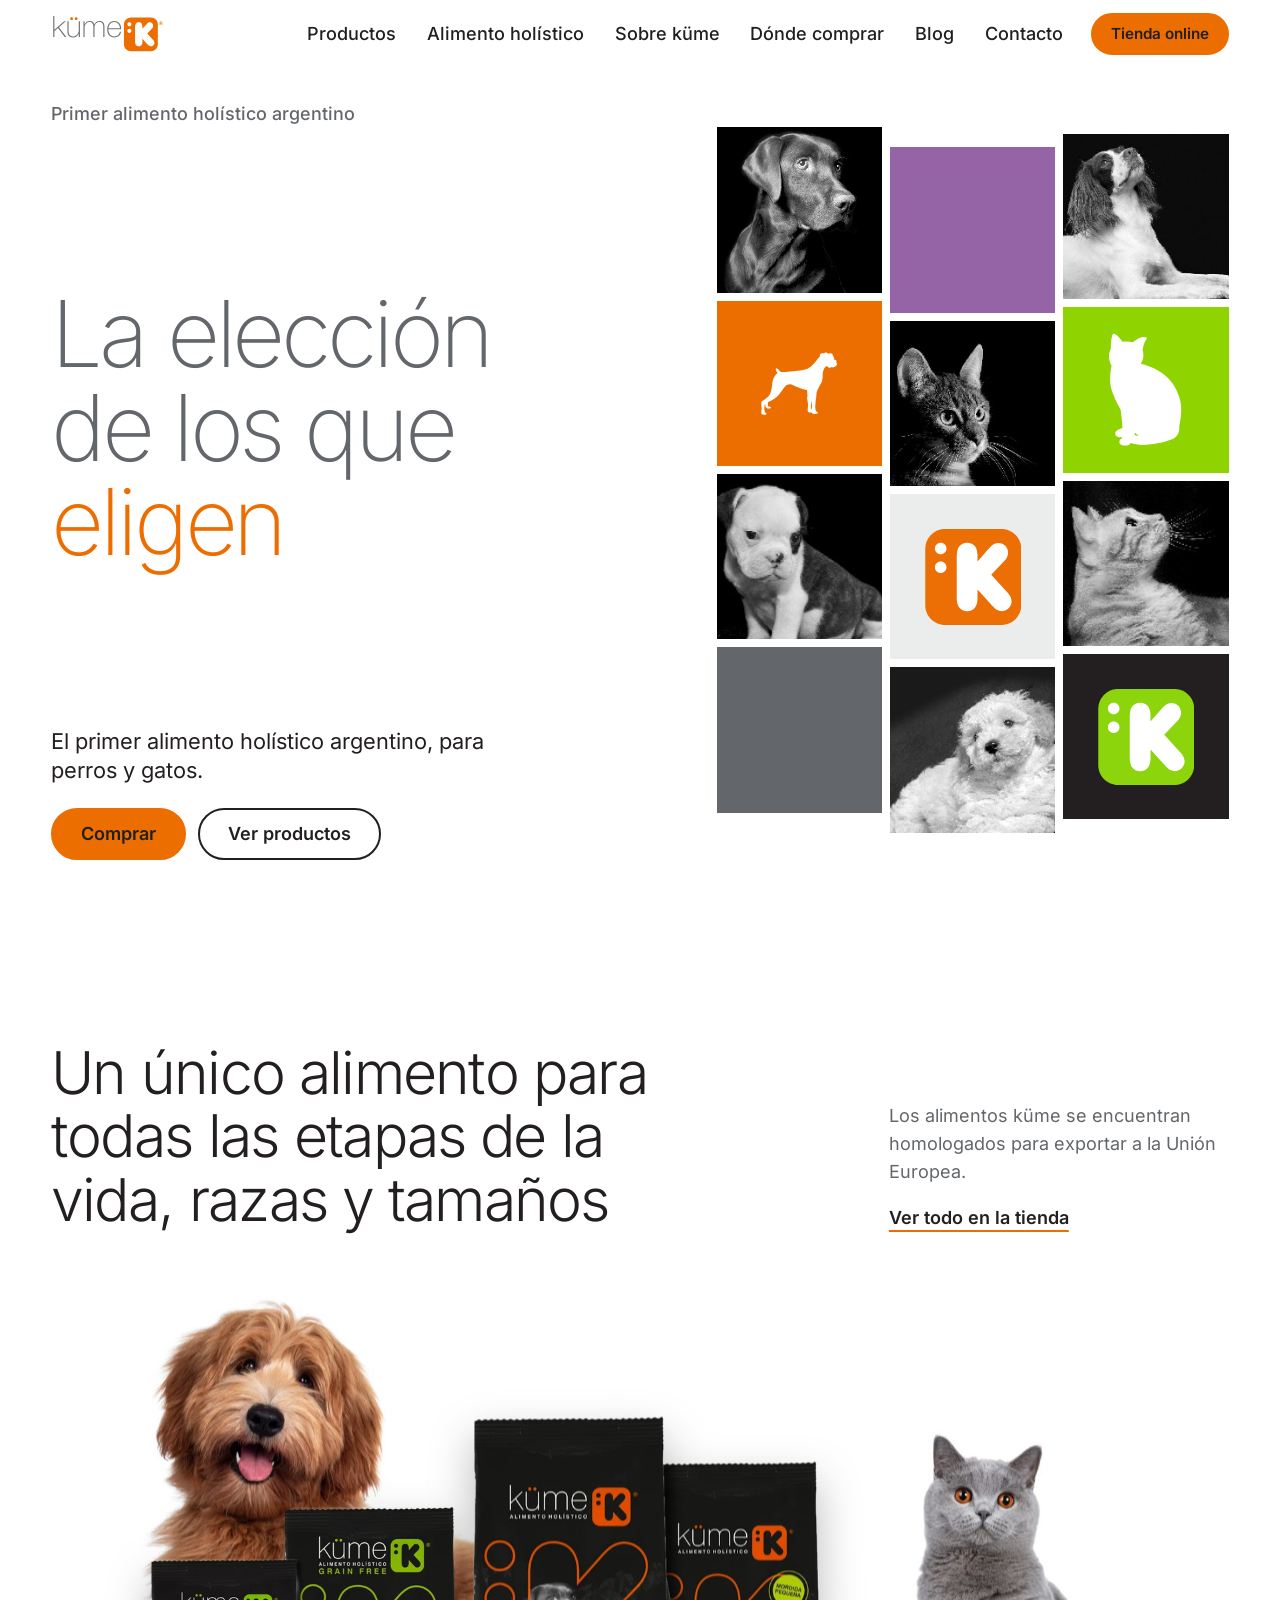
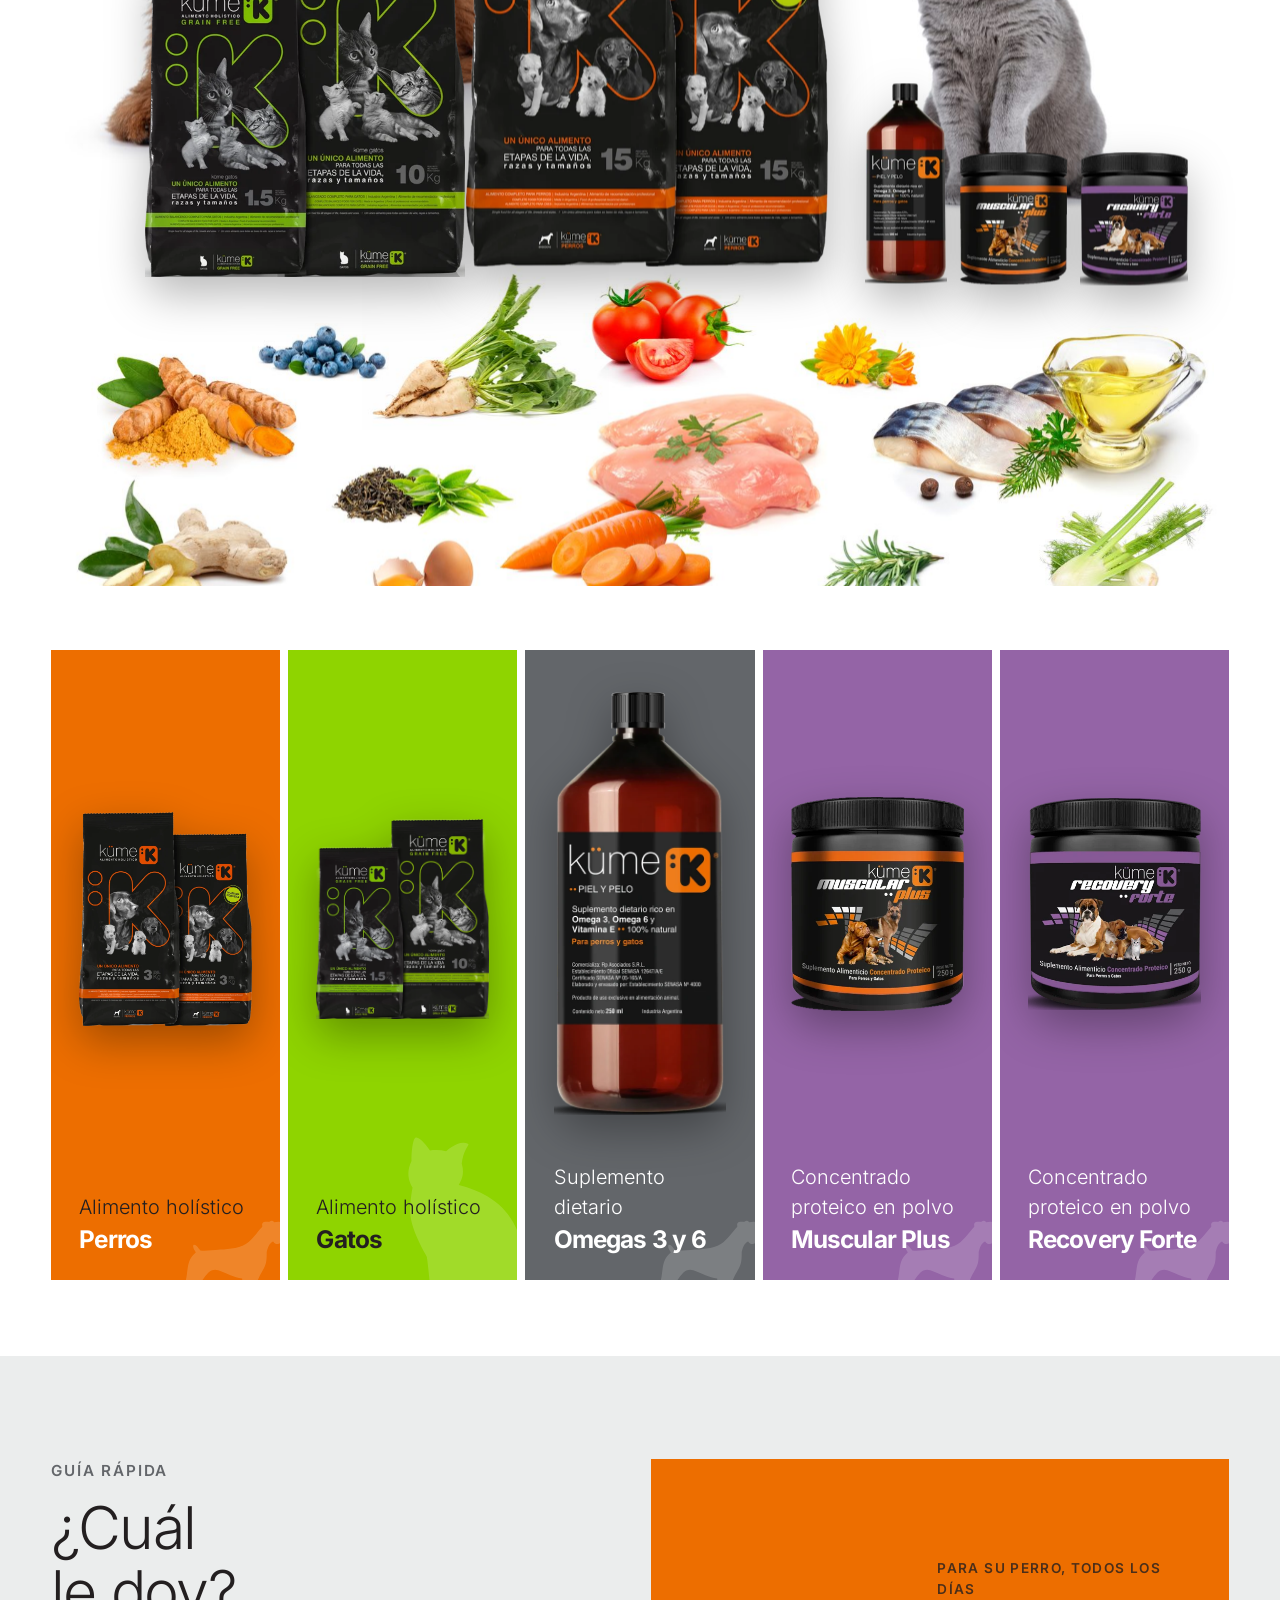
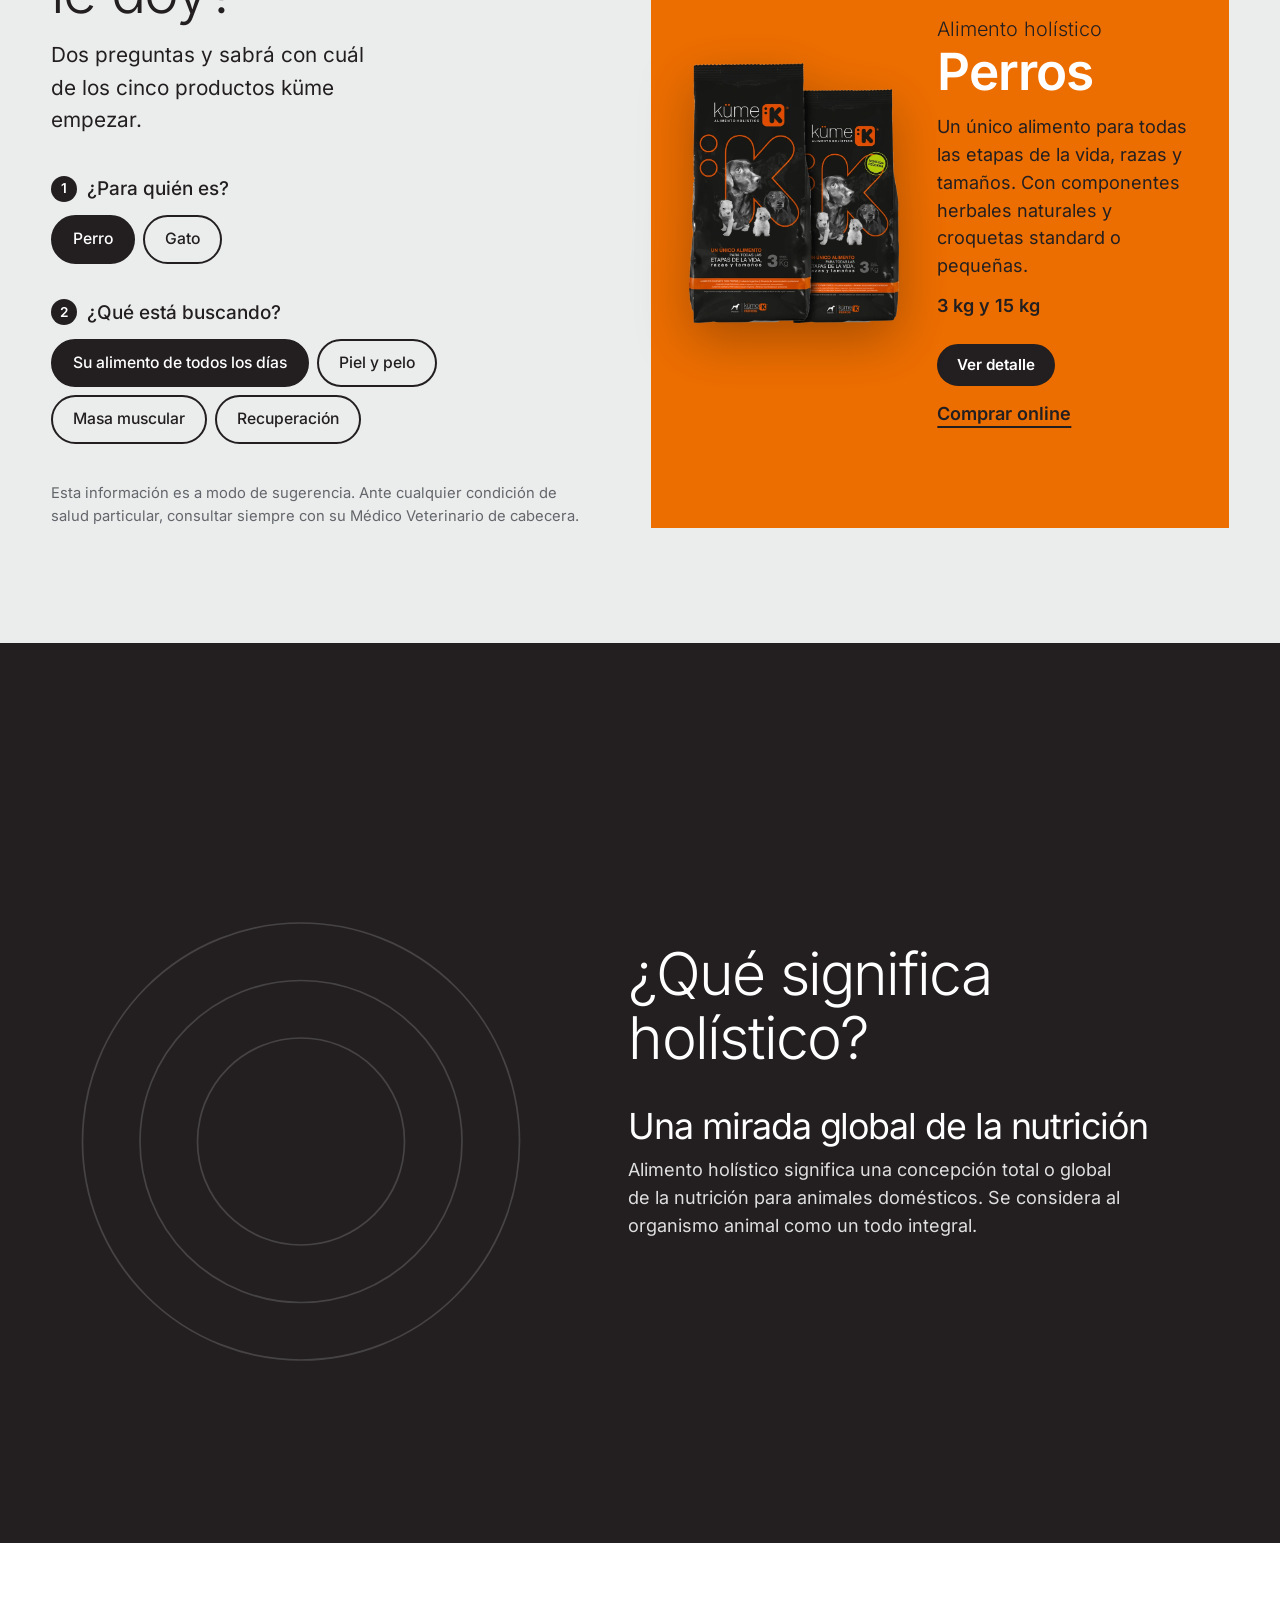
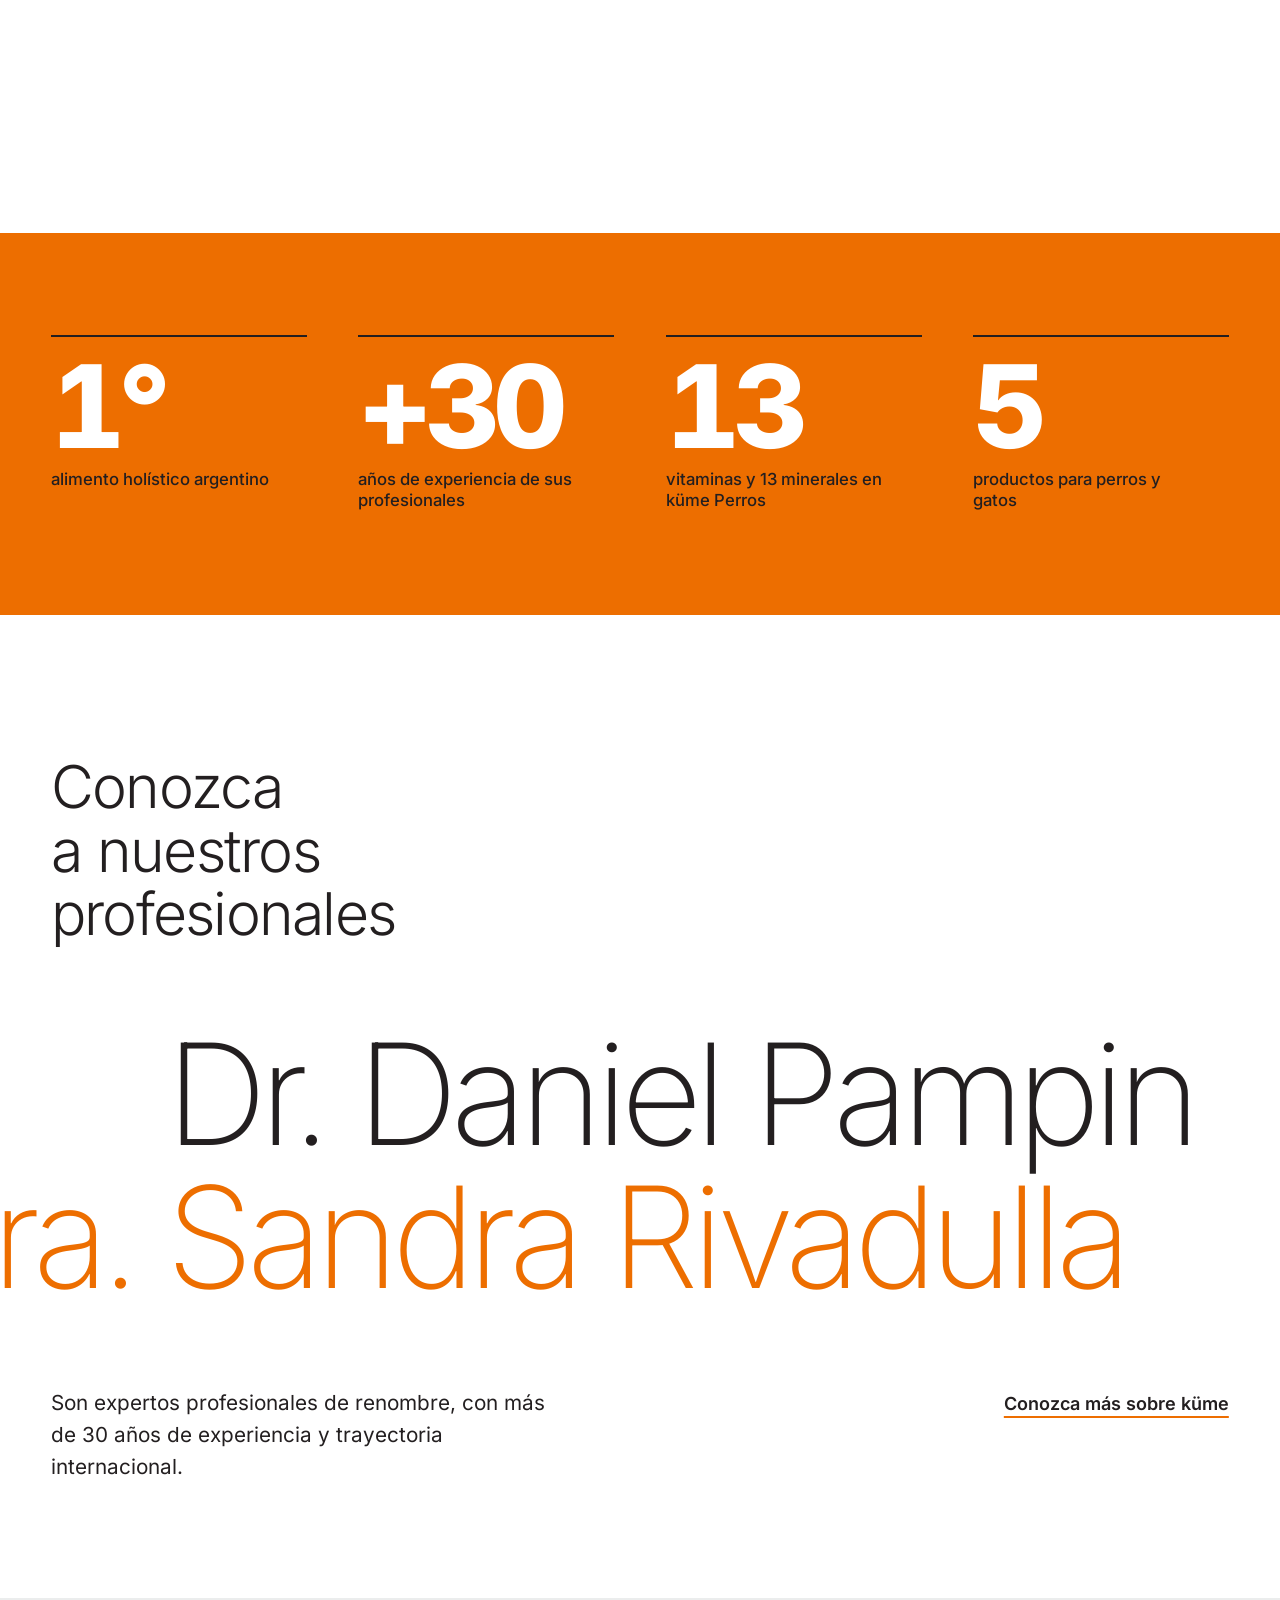
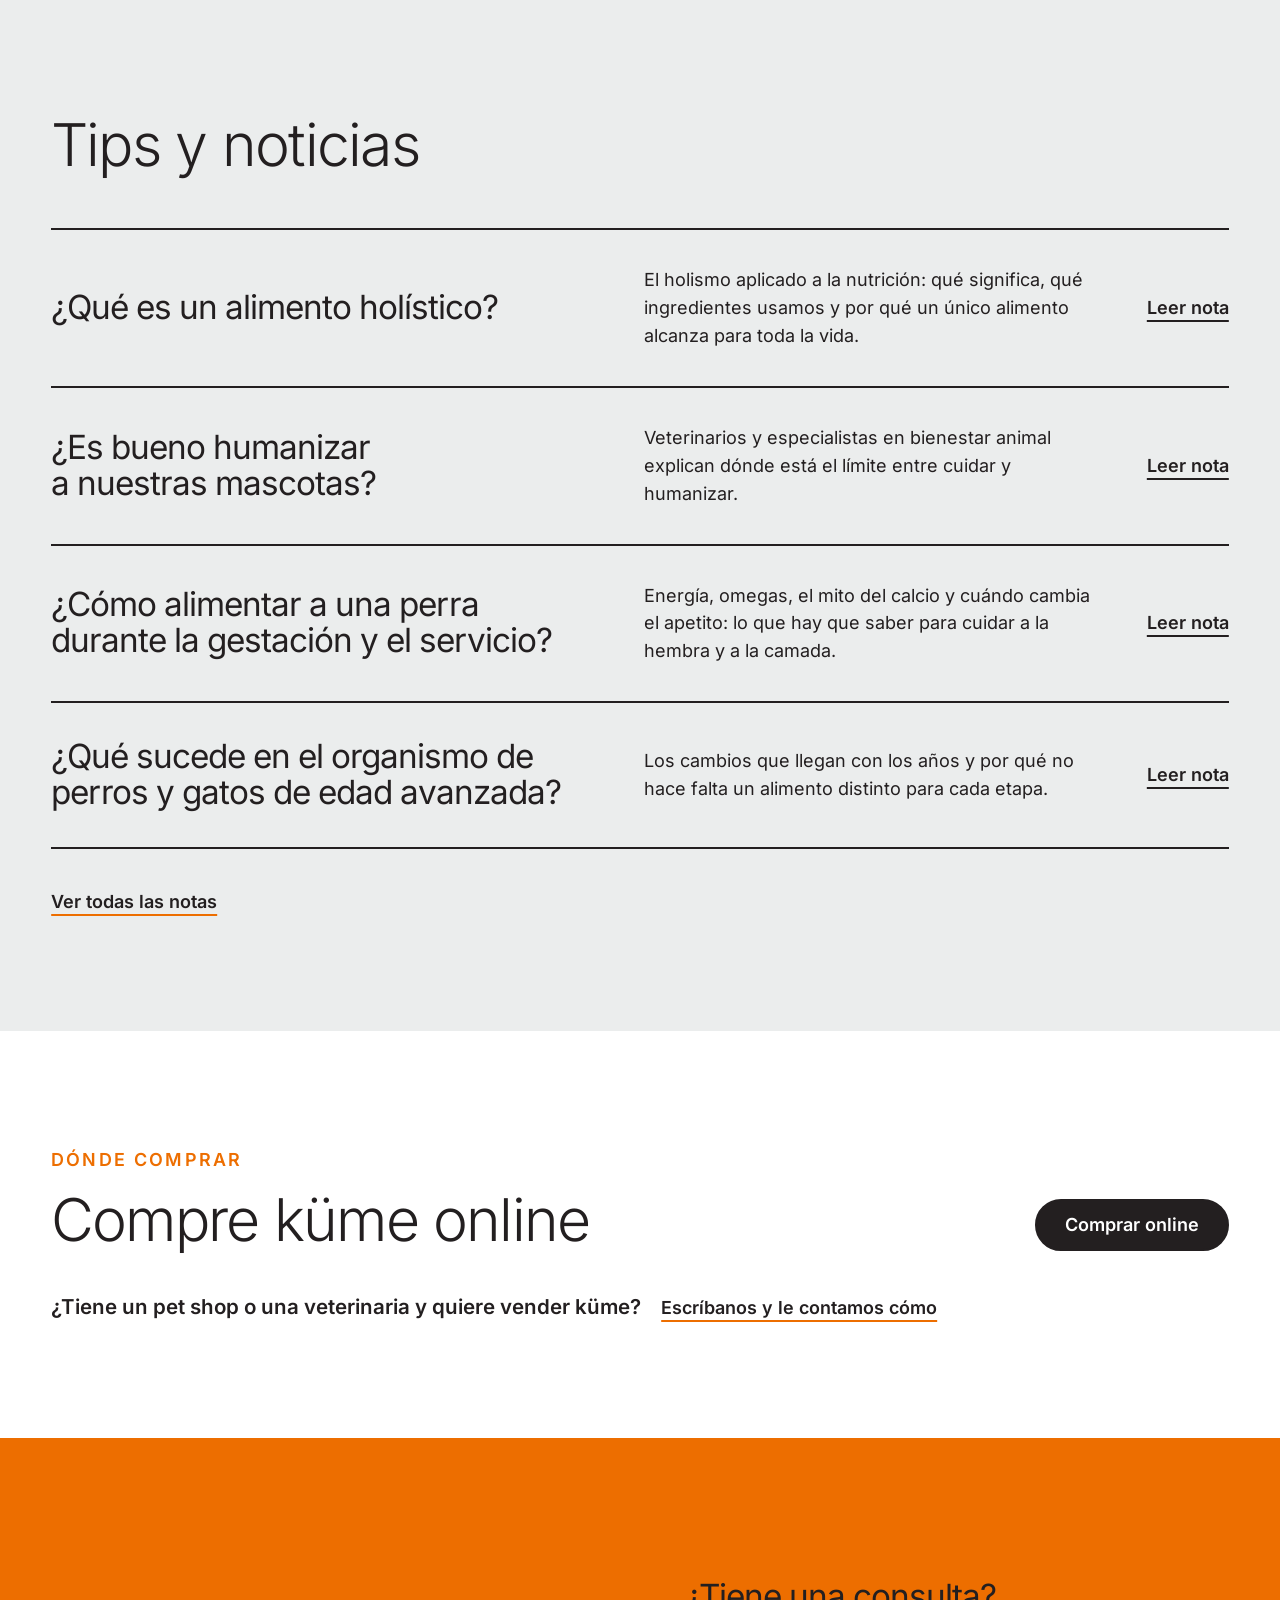
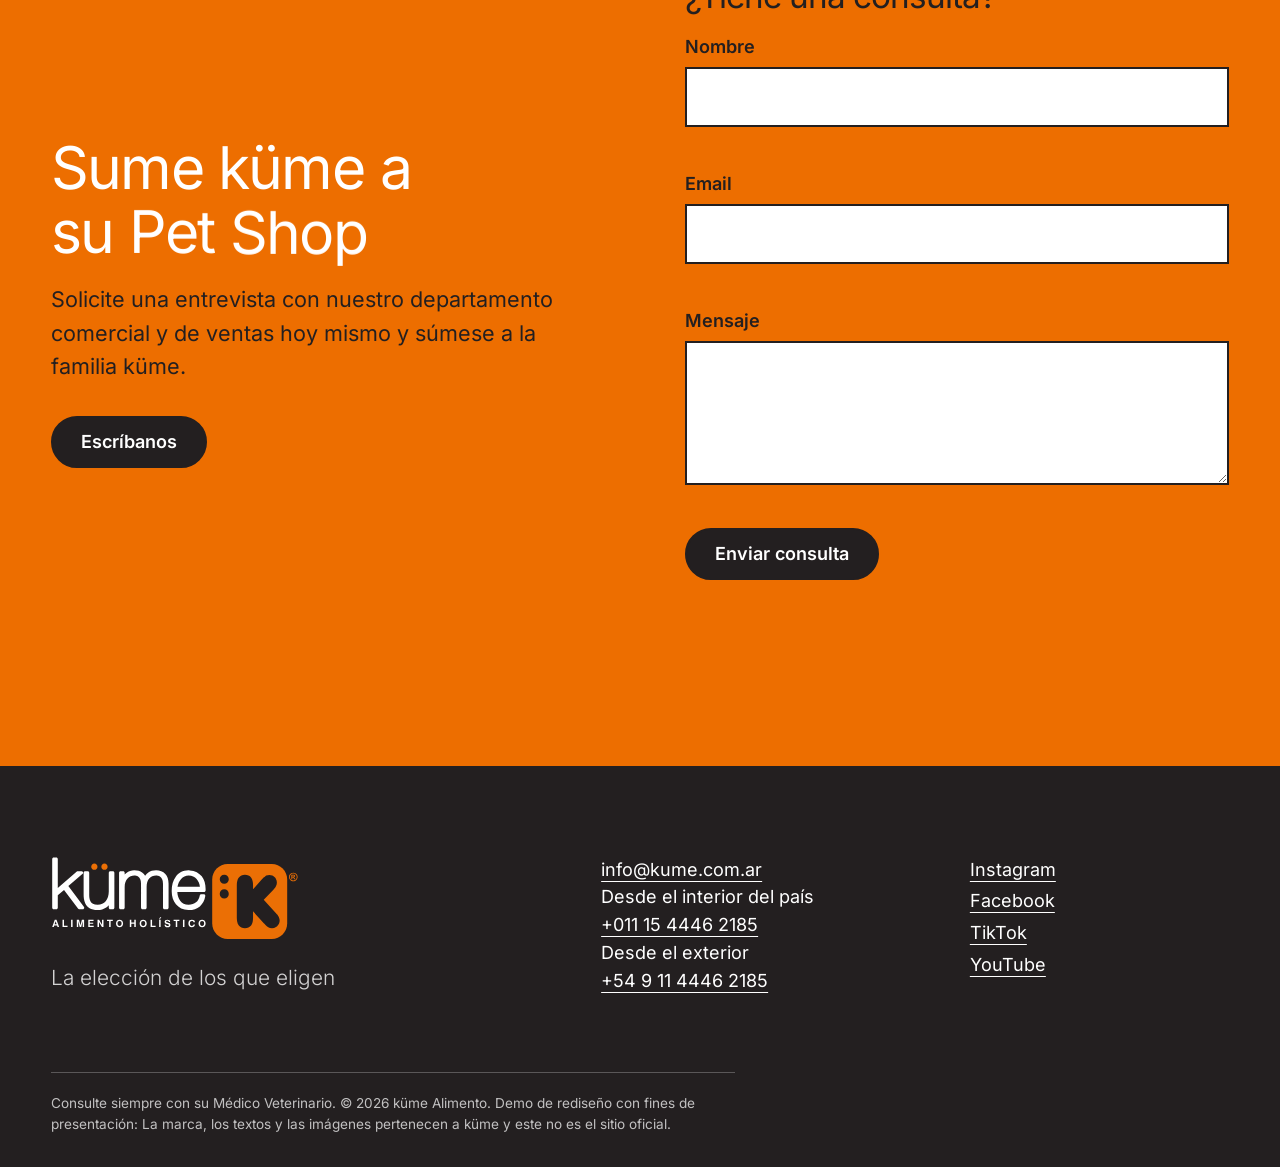
==== index.html @ 94044300 "Pie: TikTok y YouTube junto a Instagram y Facebook Co-Authored-By: Claude Opus 5.5 <noreply@anthropi" ====
<!doctype html>
<html lang="es-AR">
<head>
  <meta charset="utf-8">
  <meta name="viewport" content="width=device-width, initial-scale=1">
  <title>küme | Alimento holístico para perros y gatos</title>
  <meta name="description" content="küme, el primer alimento holístico argentino para perros y gatos, con componentes herbales naturales. Conozca los productos y compre en la tienda online.">
  <meta name="theme-color" content="#ffffff">

  <meta property="og:type" content="website">
  <meta property="og:site_name" content="küme Alimento">
  <meta property="og:title" content="küme | Alimento holístico para perros y gatos">
  <meta property="og:description" content="La elección de los que eligen. Primer alimento holístico argentino.">
  <meta property="og:locale" content="es_AR">
  <!-- Agregar cuando exista la imagen (1200x630): <meta property="og:image" content="https://TU-USUARIO.github.io/kume-demo/assets/img/og.jpg"> -->
  <meta name="twitter:card" content="summary_large_image">

  <link rel="icon" href="assets/img/favicon.svg" type="image/svg+xml">
  <link rel="preload" href="assets/fonts/inter-latin-wght-normal.woff2" as="font" type="font/woff2" crossorigin>
  <link rel="stylesheet" href="assets/vendor/lenis.css">
  <link rel="stylesheet" href="assets/css/styles.css">

  <script>document.documentElement.classList.add('js');</script>
  <script type="application/ld+json">
  {
    "@context": "https://schema.org",
    "@type": "Organization",
    "name": "küme Alimento",
    "description": "Primer alimento holístico argentino para perros y gatos",
    "url": "https://kume.com.ar/",
    "email": "info@kume.com.ar",
    "telephone": "+54 9 11 4446-2185",
    "sameAs": ["https://www.instagram.com/kume.alimento/", "https://www.facebook.com/kume.alimento", "https://www.tiktok.com/@kume.alimento", "https://www.youtube.com/@K%C3%BCme-Hol%C3%ADstico"]
  }
  </script>
</head>
<body>
  <a class="skip" href="#contenido">Saltar al contenido</a>
  <div class="progress" aria-hidden="true"></div>
  <div class="cursor" aria-hidden="true"><i></i></div>

  <header class="site-header">
    <a class="brand" href="#inicio" aria-label="küme, ir al inicio">
      <img src="assets/img/logo-fino.svg" alt="küme" width="112" height="36">
    </a>

    <nav id="site-nav" class="site-nav" aria-label="Principal">
      <ul>
        <li><a href="#productos">Productos</a></li>
        <li><a href="#holistico">Alimento holístico</a></li>
        <li><a href="sobre-kume.html">Sobre küme</a></li>
        <li><a href="#donde-comprar">Dónde comprar</a></li>
        <li><a href="blog.html">Blog</a></li>
        <li><a href="#contacto">Contacto</a></li>
      </ul>
    </nav>

    <a class="btn btn--small" data-magnetic href="https://kume3.mitiendanube.com/" target="_blank" rel="noopener">Tienda online</a>
    <button class="menu-btn" type="button" aria-expanded="false" aria-controls="site-nav">Menú</button>
  </header>

  <main id="contenido">

    <!-- HERO -->
    <section class="hero" id="inicio">
      <div class="hero__copy">
        <p class="hero__tag">Primer alimento holístico argentino</p>

        <h1 class="hero__slogan">
          <span class="hero__line">La elección</span>
          <span class="hero__line">de los que</span>
          <span class="hero__line hero__line--accent">eligen</span>
        </h1>

        <div class="hero__foot">
          <p class="hero__lead">El primer alimento holístico argentino, para perros y gatos.</p>
          <div class="hero__cta">
            <a class="btn" data-magnetic href="https://kume3.mitiendanube.com/" target="_blank" rel="noopener">Comprar</a>
            <a class="btn btn--ghost" data-magnetic href="#productos">Ver productos</a>
          </div>
        </div>
      </div>

      <!-- Mosaico de tiles: guiño al folleto (fotos en blanco y negro + cuadrados de color) -->
      <div class="mosaic" aria-hidden="true">
        <div class="mosaic__col">
          <div class="tile tile--foto"><img src="assets/img/labrador.jpg" alt="" width="285" height="284"></div>
          <div class="tile tile--naranja"><img class="tile__icon" src="assets/img/silueta-perro.svg" alt=""></div>
          <div class="tile tile--foto"><img src="assets/img/bulldog.jpg" alt="" width="169" height="142"></div>
          <div class="tile tile--gris"></div>
        </div>
        <div class="mosaic__col">
          <div class="tile tile--violeta"></div>
          <div class="tile tile--foto"><img src="assets/img/gato.jpg" alt="" width="190" height="208"></div>
          <div class="tile tile--humo"><img class="tile__k" src="assets/img/k-naranja.svg" alt=""></div>
          <div class="tile tile--foto"><img src="assets/img/maltes.jpg" alt="" width="142" height="142"></div>
        </div>
        <div class="mosaic__col">
          <div class="tile tile--foto"><img src="assets/img/cavalier.jpg" alt="" width="190" height="192"></div>
          <div class="tile tile--verde"><img class="tile__icon" src="assets/img/silueta-gato.svg" alt=""></div>
          <div class="tile tile--foto"><img src="assets/img/gato-2.jpg" alt="" width="143" height="142"></div>
          <div class="tile tile--negro"><img class="tile__k" src="assets/img/k-verde.svg" alt=""></div>
        </div>
      </div>
    </section>


    <!-- PRODUCTOS -->
    <section class="products" id="productos" aria-labelledby="productos-titulo">
      <div class="products__intro">
        <h2 id="productos-titulo">Un único alimento para todas las etapas de la vida, razas y tamaños</h2>
        <div class="products__aside">
          <p class="products__note">Los alimentos küme se encuentran homologados para exportar a la Unión Europea.</p>
          <a class="link" href="https://kume3.mitiendanube.com/" target="_blank" rel="noopener">Ver todo en la tienda</a>
        </div>
      </div>

      <div class="escena">
        <div class="escena__lienzo">
          <img class="escena__capa escena__animal escena__perro" src="assets/img/escena/perro.jpg" alt="" style="left:0.00%;top:0.00%;width:53.95%" data-depth="0.35" loading="lazy">
          <img class="escena__capa escena__animal escena__gato" src="assets/img/escena/gato.jpg" alt="" style="left:67.74%;top:12.37%;width:26.21%" data-depth="0.35" loading="lazy">
          <img class="escena__capa escena__prod" src="assets/img/escena/perros.webp" alt="küme Perros, bolsas de 15 kg de croqueta standard y mordida pequeña" style="left:35.97%;top:16.13%;width:29.23%" data-depth="0.15" loading="lazy">
          <img class="escena__capa escena__prod" src="assets/img/escena/gatos.webp" alt="küme Gatos, bolsas de 1,5 kg y 10 kg" style="left:10.08%;top:25.54%;width:25.81%" data-depth="0.2" loading="lazy">
          <img class="escena__capa escena__prod" src="assets/img/escena/omegas.webp" alt="küme Omegas 3 y 6" style="left:68.15%;top:44.35%;width:6.61%" data-depth="0.22" loading="lazy">
          <img class="escena__capa escena__prod" src="assets/img/escena/muscular.webp" alt="küme Muscular Plus, 250 g" style="left:75.81%;top:51.77%;width:8.63%" data-depth="0.22" loading="lazy">
          <img class="escena__capa escena__prod" src="assets/img/escena/recovery.webp" alt="küme Recovery Forte, 250 g" style="left:85.48%;top:51.77%;width:8.71%" data-depth="0.22" loading="lazy">
          <img class="escena__capa escena__ing" src="assets/img/escena/remolacha.jpg" alt="" style="left:27.58%;top:61.88%;width:19.92%" data-depth="0.5" loading="lazy">
          <img class="escena__capa escena__ing" src="assets/img/escena/tomate.jpg" alt="" style="left:44.48%;top:61.94%;width:14.88%" data-depth="0.5" loading="lazy">
          <img class="escena__capa escena__ing" src="assets/img/escena/pescado.jpg" alt="" style="left:67.74%;top:65.48%;width:28.99%" data-depth="0.56" loading="lazy">
          <img class="escena__capa escena__ing" src="assets/img/escena/calendula.jpg" alt="" style="left:61.57%;top:65.86%;width:12.02%" data-depth="0.56" loading="lazy">
          <img class="escena__capa escena__ing" src="assets/img/escena/arandanos.jpg" alt="" style="left:18.67%;top:66.24%;width:11.41%" data-depth="0.57" loading="lazy">
          <img class="escena__capa escena__ing" src="assets/img/escena/curcuma.jpg" alt="" style="left:4.84%;top:68.12%;width:18.99%" data-depth="0.6" loading="lazy">
          <img class="escena__capa escena__ing" src="assets/img/escena/pollo.jpg" alt="" style="left:43.75%;top:71.29%;width:22.38%" data-depth="0.65" loading="lazy">
          <img class="escena__capa escena__ing" src="assets/img/escena/te.jpg" alt="" style="left:23.83%;top:77.69%;width:17.30%" data-depth="0.75" loading="lazy">
          <img class="escena__capa escena__ing" src="assets/img/escena/hinojo.jpg" alt="" style="left:80.81%;top:80.38%;width:16.29%" data-depth="0.8" loading="lazy">
          <img class="escena__capa escena__ing" src="assets/img/escena/zanahoria.jpg" alt="" style="left:37.42%;top:80.97%;width:19.68%" data-depth="0.81" loading="lazy">
          <img class="escena__capa escena__ing" src="assets/img/escena/jengibre.jpg" alt="" style="left:3.59%;top:81.40%;width:19.27%" data-depth="0.81" loading="lazy">
          <img class="escena__capa escena__ing" src="assets/img/escena/huevo.jpg" alt="" style="left:26.94%;top:85.81%;width:11.29%" data-depth="0.88" loading="lazy">
          <img class="escena__capa escena__ing" src="assets/img/escena/romero.jpg" alt="" style="left:62.54%;top:86.02%;width:13.06%" data-depth="0.89" loading="lazy">
        </div>
      </div>

      <ul class="panels" id="panels">
        <li class="panel panel--perros panel--naranja">
          <a class="panel__link" href="https://kume.com.ar/productos/" target="_blank" rel="noopener" data-detalle="perros" data-cursor aria-haspopup="dialog">
            <span class="panel__deco" aria-hidden="true"><img src="assets/img/silueta-perro.svg" alt=""></span>
            <span class="panel__pack"><img src="assets/img/pack-perros.webp" alt="" width="652" height="809" loading="lazy"></span>
            <span class="panel__body">
              <span class="panel__label">Alimento holístico</span>
              <span class="panel__title">Perros</span>
              <span class="panel__more"><span class="panel__more-in"><span class="panel__text">Con componentes herbales naturales. Croquetas standard y pequeñas.</span><span class="panel__pres">3 kg y 15 kg</span><span class="panel__go">Ver detalle</span></span></span>
            </span>
          </a>
        </li>
        <li class="panel panel--gatos panel--verde">
          <a class="panel__link" href="https://kume.com.ar/productos/" target="_blank" rel="noopener" data-detalle="gatos" data-cursor aria-haspopup="dialog">
            <span class="panel__deco" aria-hidden="true"><img src="assets/img/silueta-gato.svg" alt=""></span>
            <span class="panel__pack"><img src="assets/img/pack-gatos.webp" alt="" width="761" height="880" loading="lazy"></span>
            <span class="panel__body">
              <span class="panel__label">Alimento holístico</span>
              <span class="panel__title">Gatos</span>
              <span class="panel__more"><span class="panel__more-in"><span class="panel__text">Grain free, libre de granos, con componentes herbales naturales.</span><span class="panel__pres">1,5 kg y 10 kg</span><span class="panel__go">Ver detalle</span></span></span>
            </span>
          </a>
        </li>
        <li class="panel panel--omegas panel--gris">
          <a class="panel__link" href="https://kume.com.ar/productos/" target="_blank" rel="noopener" data-detalle="omegas" data-cursor aria-haspopup="dialog">
            <span class="panel__deco" aria-hidden="true"><img src="assets/img/silueta-perro.svg" alt=""><img src="assets/img/silueta-gato.svg" alt=""></span>
            <span class="panel__pack"><img src="assets/img/pack-omegas.webp" alt="" width="360" height="880" loading="lazy"></span>
            <span class="panel__body">
              <span class="panel__label">Suplemento dietario</span>
              <span class="panel__title">Omegas 3 y 6</span>
              <span class="panel__more"><span class="panel__more-in"><span class="panel__text">Con vitamina E, para perros y gatos.</span><span class="panel__pres">250 ml y 500 ml</span><span class="panel__go">Ver detalle</span></span></span>
            </span>
          </a>
        </li>
        <li class="panel panel--muscular-plus panel--violeta">
          <a class="panel__link" href="https://kume.com.ar/productos/" target="_blank" rel="noopener" data-detalle="muscular-plus" data-cursor aria-haspopup="dialog">
            <span class="panel__deco" aria-hidden="true"><img src="assets/img/silueta-perro.svg" alt=""><img src="assets/img/silueta-gato.svg" alt=""></span>
            <span class="panel__pack"><img src="assets/img/pack-muscular-plus.webp" alt="" width="333" height="412" loading="lazy"></span>
            <span class="panel__body">
              <span class="panel__label">Concentrado proteico en polvo</span>
              <span class="panel__title">Muscular Plus</span>
              <span class="panel__more"><span class="panel__more-in"><span class="panel__text">El suplemento proteico para el desarrollo y regeneración muscular - alta competencia -</span><span class="panel__pres">250 g</span><span class="panel__go">Ver detalle</span></span></span>
            </span>
          </a>
        </li>
        <li class="panel panel--recovery-forte panel--violeta">
          <a class="panel__link" href="https://kume.com.ar/productos/" target="_blank" rel="noopener" data-detalle="recovery-forte" data-cursor aria-haspopup="dialog">
            <span class="panel__deco" aria-hidden="true"><img src="assets/img/silueta-perro.svg" alt=""><img src="assets/img/silueta-gato.svg" alt=""></span>
            <span class="panel__pack"><img src="assets/img/pack-recovery-forte.webp" alt="" width="337" height="413" loading="lazy"></span>
            <span class="panel__body">
              <span class="panel__label">Concentrado proteico en polvo</span>
              <span class="panel__title">Recovery Forte</span>
              <span class="panel__more"><span class="panel__more-in"><span class="panel__text">Cuando hay razones específicas para reforzar la alimentación y la recuperación en adultos y cachorros.</span><span class="panel__pres">250 g</span><span class="panel__go">Ver detalle</span></span></span>
            </span>
          </a>
        </li>
      </ul>

      <!-- Controles del carrusel (celular y tablet) -->
      <div class="panels-nav" aria-hidden="true">
        <span class="panels-nav__count"><b>01</b> / 05</span>
        <span class="panels-nav__bar"><i></i></span>
        <span class="panels-nav__btns">
          <button type="button" class="panels-nav__btn" data-dir="-1" tabindex="-1" aria-label="Producto anterior">←</button>
          <button type="button" class="panels-nav__btn" data-dir="1" tabindex="-1" aria-label="Producto siguiente">→</button>
        </span>
      </div>
    </section>

    <!-- ALIMENTO HOLÍSTICO (scrollytelling) -->
    <!-- ===== Guía rápida: dos preguntas, un producto ===== -->
    <section class="guia" id="guia" aria-labelledby="guia-titulo">
      <div class="guia__head">
        <p class="eyebrow">Guía rápida</p>
        <h2 id="guia-titulo">¿Cuál le doy?</h2>
        <p class="guia__lead">Dos preguntas y sabrá con cuál de los cinco productos küme empezar.</p>
      </div>

      <div class="guia__form">
        <fieldset class="guia__group">
          <legend class="guia__legend"><b>1</b> ¿Para quién es?</legend>
          <div class="chips" role="radiogroup" aria-label="Tipo de mascota" data-grupo="mascota">
            <button class="chip" type="button" role="radio" aria-checked="true" data-valor="perro">Perro</button>
            <button class="chip" type="button" role="radio" aria-checked="false" data-valor="gato">Gato</button>
          </div>
        </fieldset>

        <fieldset class="guia__group">
          <legend class="guia__legend"><b>2</b> ¿Qué está buscando?</legend>
          <div class="chips" role="radiogroup" aria-label="Qué está buscando" data-grupo="objetivo">
            <button class="chip" type="button" role="radio" aria-checked="true" data-valor="diario">Su alimento de todos los días</button>
            <button class="chip" type="button" role="radio" aria-checked="false" data-valor="pelo">Piel y pelo</button>
            <button class="chip" type="button" role="radio" aria-checked="false" data-valor="muscular">Masa muscular</button>
            <button class="chip" type="button" role="radio" aria-checked="false" data-valor="recuperacion">Recuperación</button>
          </div>
        </fieldset>
      </div>

      <!-- Resultado: se renderiza ya resuelto (perro + diario) para que funcione sin JS -->
      <output class="guia__out guia__out--naranja" id="guia-resultado" aria-live="polite">
        <span class="guia__pack"><img id="guia-img" src="assets/img/pack-perros.webp" alt="" width="652" height="809" loading="lazy"></span>
        <span class="guia__info">
          <span class="guia__para">Para su perro, todos los días</span>
          <span class="guia__label" id="guia-label">Alimento holístico</span>
          <span class="guia__title" id="guia-title">Perros</span>
          <span class="guia__text" id="guia-text">Un único alimento para todas las etapas de la vida, razas y tamaños. Con componentes herbales naturales y croquetas standard o pequeñas.</span>
          <span class="guia__pres" id="guia-pres">3 kg y 15 kg</span>
          <span class="guia__actions">
            <a class="btn btn--dark btn--small" id="guia-detalle" href="https://kume.com.ar/productos/" data-detalle="perros" aria-haspopup="dialog">Ver detalle</a>
            <a class="link" href="https://kume3.mitiendanube.com/" target="_blank" rel="noopener">Comprar online</a>
          </span>
        </span>
      </output>

      <p class="guia__nota">Esta información es a modo de sugerencia. Ante cualquier condición de salud particular, consultar siempre con su Médico Veterinario de cabecera.</p>
    </section>

    <section class="story" id="holistico" aria-labelledby="holistico-titulo">
      <div class="story__pin">
        <div class="story__art">
          <svg class="sprig" viewBox="0 0 400 500" aria-hidden="true" focusable="false">
            <g class="sprig__rings">
              <circle cx="200" cy="270" r="190"/>
              <circle cx="200" cy="270" r="140"/>
              <circle cx="200" cy="270" r="90"/>
            </g>
            <path class="stem draw" d="M200 470C198 400 204 300 200 100"/>
            <g data-group="0">
              <path class="leaf draw" d="M200 385C150 380 105 350 90 300c55 0 100 35 110 85Z"/>
              <path class="leaf draw" d="M200 385c50-5 95-35 110-85-55 0-100 35-110 85Z"/>
            </g>
            <g data-group="1">
              <path class="leaf draw" d="M200 295c-45-5-82-33-94-75 49 2 86 30 94 75Z"/>
              <path class="leaf draw" d="M200 295c45-5 82-33 94-75-49 2-86 30-94 75Z"/>
            </g>
            <g data-group="2">
              <path class="leaf draw" d="M200 208c-35-4-62-26-70-58 35 2 64 22 70 58Z"/>
              <path class="leaf draw" d="M200 208c35-4 62-26 70-58-35 2-64 22-70 58Z"/>
              <path class="leaf leaf--top draw" d="M200 130c-22-25-20-60 0-90 20 30 22 65 0 90Z"/>
            </g>
          </svg>
        </div>

        <div class="story__copy">
          <h2 id="holistico-titulo">¿Qué significa holístico?</h2>
          <div class="story__steps">
            <div class="step">
              <h3>Una mirada global de la nutrición</h3>
              <p>Alimento holístico significa una concepción total o global de la nutrición para animales domésticos. Se considera al organismo animal como un todo integral.</p>
            </div>
            <div class="step">
              <h3>Componentes herbales naturales</h3>
              <p>küme fue formulado como el primer alimento holístico argentino con complejos herbales y nutracéuticos combinados. Su formulación particular y minuciosa beneficia a todos y cada uno de sus órganos, aparatos y sistemas.</p>
            </div>
            <div class="step">
              <h3>Para todas las etapas de la vida</h3>
              <p>Buscamos que los animales logren expresar todo su potencial genético y cognitivo: Ayuda a los cachorros en el aprendizaje y a los gerontes a mantener una actitud juvenil.</p>
            </div>
          </div>
        </div>
      </div>
    </section>

    <!-- küme en números (v3): conteo + peso variable -->
    <section class="stats" aria-labelledby="stats-titulo">
      <h2 id="stats-titulo" class="sr-only">küme en números</h2>
      <ul class="stats__list">
        <li class="stat"><b class="stat__n" data-count="1" data-suffix="°">1°</b><span class="stat__t">alimento holístico argentino</span></li>
        <li class="stat"><b class="stat__n" data-count="30" data-prefix="+">+30</b><span class="stat__t">años de experiencia de sus profesionales</span></li>
        <li class="stat"><b class="stat__n" data-count="13">13</b><span class="stat__t">vitaminas y 13 minerales en küme Perros</span></li>
        <li class="stat"><b class="stat__n" data-count="5">5</b><span class="stat__t">productos para perros y gatos</span></li>
      </ul>
    </section>

    <!-- PROFESIONALES -->
    <section class="pros" id="profesionales" aria-labelledby="profesionales-titulo">
      <h2 id="profesionales-titulo" class="pros__title">Conozca a nuestros profesionales</h2>
      <div class="pros__names">
        <p class="pros__line pros__line--a">Dr. Daniel Pampin</p>
        <p class="pros__line pros__line--b">Dra. Sandra Rivadulla</p>
      </div>
      <div class="pros__foot">
        <p>Son expertos profesionales de renombre, con más de 30 años de experiencia y trayectoria internacional.</p>
        <a class="link" href="sobre-kume.html">Conozca más sobre küme</a>
      </div>
    </section>

    <!-- BLOG -->

    <section class="news" id="novedades" aria-labelledby="novedades-titulo">
      <h2 id="novedades-titulo">Tips y noticias</h2>
      <ul class="news__list">
        <li>
          <a class="news__row" href="nota-que-es-un-alimento-holistico.html" data-cursor>
            <h3>¿Qué es un alimento holístico?</h3>
            <p>El holismo aplicado a la nutrición: qué significa, qué ingredientes usamos y por qué un único alimento alcanza para toda la vida.</p>
            <span class="news__go">Leer nota</span>
          </a>
        </li>
        <li>
          <a class="news__row" href="nota-humanizar-mascotas.html" data-cursor>
            <h3>¿Es bueno humanizar a nuestras mascotas?</h3>
            <p>Veterinarios y especialistas en bienestar animal explican dónde está el límite entre cuidar y humanizar.</p>
            <span class="news__go">Leer nota</span>
          </a>
        </li>
        <li>
          <a class="news__row" href="nota-gestacion-y-servicio.html" data-cursor>
            <h3>¿Cómo alimentar a una perra durante la gestación y el servicio?</h3>
            <p>Energía, omegas, el mito del calcio y cuándo cambia el apetito: lo que hay que saber para cuidar a la hembra y a la camada.</p>
            <span class="news__go">Leer nota</span>
          </a>
        </li>
        <li>
          <a class="news__row" href="nota-edad-avanzada.html" data-cursor>
            <h3>¿Qué sucede en el organismo de perros y gatos de edad avanzada?</h3>
            <p>Los cambios que llegan con los años y por qué no hace falta un alimento distinto para cada etapa.</p>
            <span class="news__go">Leer nota</span>
          </a>
        </li>
      </ul>
      <p class="news__all"><a class="link" href="blog.html">Ver todas las notas</a></p>
    </section>

    <!-- CONTACTO -->
    <!-- ===== Dónde comprar ===== -->
    <section class="stores" id="donde-comprar" aria-labelledby="stores-titulo">
      <div class="stores__head">
        <div>
          <p class="eyebrow">Dónde comprar</p>
          <h2 id="stores-titulo">Compre küme online</h2>
        </div>
        <a class="btn btn--dark" href="https://kume3.mitiendanube.com/" target="_blank" rel="noopener" data-magnetic>Comprar online</a>
      </div>

      <div class="stores__cta">
        <p>¿Tiene un pet shop o una veterinaria y quiere vender küme?</p>
        <a class="link" href="#contacto">Escríbanos y le contamos cómo</a>
      </div>
    </section>

    <section class="contact" id="contacto" aria-labelledby="contacto-titulo">
      <div class="contact__lead">
        <h2 id="contacto-titulo">Sume küme a su Pet Shop</h2>
        <p>Solicite una entrevista con nuestro departamento comercial y de ventas hoy mismo y súmese a la familia küme.</p>
        <a class="btn btn--dark" data-magnetic href="mailto:info@kume.com.ar">Escríbanos</a>
      </div>

      <form class="form" id="form-contacto" novalidate>
        <h3>¿Tiene una consulta?</h3>
        <div class="field">
          <label for="nombre">Nombre</label>
          <input id="nombre" name="nombre" type="text" autocomplete="name" required>
          <span class="field__error" data-error-for="nombre"></span>
        </div>
        <div class="field">
          <label for="email">Email</label>
          <input id="email" name="email" type="email" autocomplete="email" required>
          <span class="field__error" data-error-for="email"></span>
        </div>
        <div class="field">
          <label for="mensaje">Mensaje</label>
          <textarea id="mensaje" name="mensaje" rows="4" required></textarea>
          <span class="field__error" data-error-for="mensaje"></span>
        </div>
        <button class="btn btn--dark" type="submit">Enviar consulta</button>
        <p class="form__status" role="status" aria-live="polite"></p>
      </form>
    </section>
  </main>

  <footer class="site-footer">
    <div class="site-footer__cols">
      <div>
        <img class="site-footer__logo" src="assets/img/logo-bold-blanco.svg" alt="küme, alimento holístico" width="250" height="86" loading="lazy">
        <p class="site-footer__slogan">La elección de los que eligen</p>
      </div>
      <address>
        <a href="mailto:info@kume.com.ar">info@kume.com.ar</a><br>
        Desde el interior del país<br>
        <a href="tel:+5491144462185">+011 15 4446 2185</a><br>
        Desde el exterior<br>
        <a href="tel:+5491144462185">+54 9 11 4446 2185</a>
      </address>
      <ul class="site-footer__social">
        <li><a href="https://www.instagram.com/kume.alimento/" target="_blank" rel="noopener">Instagram</a></li>
        <li><a href="https://www.facebook.com/kume.alimento" target="_blank" rel="noopener">Facebook</a></li>
        <li><a href="https://www.tiktok.com/@kume.alimento" target="_blank" rel="noopener">TikTok</a></li>
        <li><a href="https://www.youtube.com/@K%C3%BCme-Hol%C3%ADstico" target="_blank" rel="noopener">YouTube</a></li>
      </ul>
    </div>
    <p class="site-footer__legal">Consulte siempre con su Médico Veterinario. © 2026 küme Alimento. Demo de rediseño con fines de presentación: La marca, los textos y las imágenes pertenecen a küme y este no es el sitio oficial.</p>
  </footer>

  <!-- DETALLE DE PRODUCTO (panel lateral) -->
  <dialog class="detail" id="detalle" aria-label="Detalle de producto">
    <div class="detail__scroll" data-lenis-prevent>
      <div class="detail__bar">
        <nav class="detail__nav" aria-label="Productos"><ul><li><button type="button" data-producto="perros">Perros</button></li><li><button type="button" data-producto="gatos">Gatos</button></li><li><button type="button" data-producto="omegas">Omegas 3 y 6</button></li><li><button type="button" data-producto="muscular-plus">Muscular Plus</button></li><li><button type="button" data-producto="recovery-forte">Recovery Forte</button></li></ul></nav>
        <button class="detail__close" type="button">Cerrar</button>
      </div>
      <article class="detail__item detail__item--naranja" id="det-perros" hidden aria-labelledby="det-perros-t">
        <header class="detail__hero">
          <span class="detail__deco" aria-hidden="true"><img src="assets/img/silueta-perro.svg" alt=""></span>
          <div class="detail__hero-text">
            <p class="detail__label">Alimento holístico</p>
            <h2 id="det-perros-t">Perros</h2>
            <p class="detail__lead">Con componentes herbales naturales.</p>
            <ul class="detail__chips"><li>3 kg y 15 kg</li><li>Croquetas standard y pequeñas</li></ul>
            <a class="btn btn--dark" href="https://kume3.mitiendanube.com/" target="_blank" rel="noopener">Compre online</a>
          </div>
          <span class="detail__pack"><img src="assets/img/pack-perros.webp" alt="Bolsas de alimento küme Perros, croqueta standard y mordida pequeña" width="652" height="809"></span>
        </header>
        <div class="detail__body">
          <section class="detail__sec"><h3>Beneficios</h3><dl class="benefits"><div><dt>Alta digestibilidad</dt><dd>Formulado con materias primas cuidadosamente seleccionadas que cubren la totalidad de los requerimientos nutricionales del animal, con menor consumo y producción de heces más pequeñas.</dd></div><div><dt>Sabor natural</dt><dd>Con el sabor de los ingredientes que lo componen. Sin saborizantes ni colorantes artificiales. Altamente palatable.</dd></div><div><dt>Salud intestinal</dt><dd>La presencia de prebióticos (pulpa de remolacha), zeolita y una adecuada relación entre fibras solubles e insolubles (fructooliosacáridos – FOS y mananooligosacáridos – MOS), ayuda a regular el tránsito intestinal y contribuye a mantener saludable el ecosistema colónico (bifidobacter y lactobacilos).</dd></div><div><dt>Salud articular</dt><dd>Formulado con glucosamina, condroitin sulfato, vitamina C, ascorbato de manganeso y zinc que contribuyen a proteger la salud osteoarticular del animal.</dd></div><div><dt>Salud bucal</dt><dd>Con pirofosfato ácido de sodio que ayuda a prevenir la formación del sarro dental y la halitosis (mal aliento).</dd></div><div><dt>Salud inmunológica</dt><dd>Los nucleótidos de levadura actúan como estimulantes de las defensas que posibilitan una mayor tasa de anticuerpos post-vacunal, y una mayor y mejor respuesta inmunitaria ante el stress o enfermedad, éstos ayudan a reforzar la salud inmunológica.</dd></div><div><dt>Control de gases y olores</dt><dd>Posee componentes herbales y minerales (extracto de Yucca schidigera, hinojo y acetato de zinc) que ayudan a controlar la formación de gases en el tracto gastrointestinal y olores desagradables en las deposiciones.</dd></div><div><dt>Compuestos y antioxidantes naturales herbales</dt><dd>Captan los radicales libres responsables del envejecimiento celular. Extracto de caléndula, hinojo, jengibre, cúrcuma, marigold, polifenoles del té verde, licopeno, extracto de romero, moringa y canela.</dd></div><div><dt>Longevidad</dt><dd>Posee un pool de antioxidantes naturales que captan los radicales libres responsables del envejecimiento celular, ellos son: Antioxidantes hidrosolubles (marigold, polifenoles del té verde, taurina, vitamina C) y antioxidantes liposolubles (licopenos, extracto de romero, betacarotenos, vitamina E).</dd></div><div><dt>Vita Forte 13</dt><dd>Ayudan a mantener el correcto estado de la estructura y masa corporal del animal. 13 vitaminas y 13 minerales.</dd></div><div><dt>Salud dermatológica</dt><dd>Contiene en su composición: Biotina que favorece el mantenimiento de una piel bien humectada y con una correcta barrera lipídica. Zinc – metionina que contribuye a mantener la vitalidad del manto piloso. Omega 3 de reconocido efecto antiinflamatorio natural. Omega 6 que promueve la calidad del pelo y la elasticidad de la piel. Vitamina A que contribuye a mantener la salud epitelial óptima.</dd></div></dl></section>
          <section class="detail__sec"><h3>Análisis nutricional</h3><table class="analysis"><tbody><tr><th scope="row">Humedad (máx.)</th><td>10%</td></tr><tr><th scope="row">Proteína bruta (mín.)</th><td>28%</td></tr><tr><th scope="row">Extracto etéreo</th><td>16%</td></tr><tr><th scope="row">Fibras (máx.)</th><td>4%</td></tr><tr><th scope="row">Materia mineral (máx.)</th><td>10%</td></tr><tr><th scope="row">Calcio (mín. – máx.)</th><td>1,1% – 1,3%</td></tr><tr><th scope="row">Fósforo (mín. – máx.)</th><td>0,9% – 1,1%</td></tr><tr><th scope="row">Relación Omega 6 / Omega 3</th><td>4/1</td></tr><tr><th scope="row">Cenizas insolubles en ácido clorhídrico (máx. en materia seca)</th><td>2,2%</td></tr></tbody></table></section>
          <details class="detail__ingr"><summary>Ingredientes</summary><p>Harina de pollo (vísceras), arroz, gluten meal, aceite de pollo, pulpa de remolacha, mananooligosacáridos (MOS), aceite de pescado (fuente de ácidos grasos omega 3 de origen marino), nucleótidos de levadura, hidrolizado proteico de hígado de pollo, levadura de cerveza, aceite de girasol, huevo en polvo, sal iodada, cloruro de potasio, tocoferoles mixtos como fuente de vitamina E, metionina, taurina, cloruro de colina, extracto de Yucca schidigera, vitaminas (B1, B2, B6, B12, A, D, C, K, ácido pantoténico, biotina, ácido fólico, niacina), minerales (carbonato de calcio, sulfato ferroso, sulfato de cobre, zinc-metionina, óxido de magnesio, sulfato de manganeso, selenito de sodio, ioduro de potasio, carbonato de cobalto), marigold (fuente de luteína), polifenoles, licopenos, extracto de romero, pirofosfato ácido de sodio, glucosamina, condroitín sulfato, extracto de caléndula, hinojo, jengibre, cúrcuma, moringa, canela, ácido propionico y propionato de calcio, zeolita.</p><p class="detail__nota">No contiene colorantes ni saborizantes artificiales.</p></details>
        </div>
      </article>
      <article class="detail__item detail__item--verde" id="det-gatos" hidden aria-labelledby="det-gatos-t">
        <header class="detail__hero">
          <span class="detail__deco" aria-hidden="true"><img src="assets/img/silueta-gato.svg" alt=""></span>
          <div class="detail__hero-text">
            <p class="detail__label">Alimento holístico</p>
            <h2 id="det-gatos-t">Gatos</h2>
            <p class="detail__lead">Grain free, libre de granos, con componentes herbales naturales.</p>
            <ul class="detail__chips"><li>1,5 kg y 10 kg</li><li>Grain free</li></ul>
            <a class="btn btn--dark" href="https://kume3.mitiendanube.com/" target="_blank" rel="noopener">Compre online</a>
          </div>
          <span class="detail__pack"><img src="assets/img/pack-gatos.webp" alt="Bolsas de alimento küme Gatos, 1,5 kg y 10 kg" width="761" height="880"></span>
        </header>
        <div class="detail__body">
          <section class="detail__sec"><h3>Beneficios</h3><dl class="benefits"><div><dt>Piel sana y pelo brillante</dt><dd>Contiene ácidos grasos Omega 3 y 6, zinc-metionina, cobre, biotina y vitamina A, que ayudan a mantener la piel saludable, el pelo suave y brillante. Mantiene el color del manto piloso.</dd></div><div><dt>Salud urinaria</dt><dd>Los bajos niveles de magnesio, los niveles controlados del pH urinario logrado (6,2 – 6,5) ayudan a minimizar la formación de todo tipo de urolitos (cálculos urinarios). La incorporación de arándanos, uva ursi y zarzaparrilla ayuda a mantener un tracto urinario saludable.</dd></div><div><dt>Salud intestinal</dt><dd>La presencia de prebióticos (pulpa de remolacha), zeolita y una adecuada relación entre fibras solubles e insolubles (fructooliosacáridos – FOS y mananooligosacáridos – MOS), ayudan a regular el tránsito intestinal y contribuyen a mantener saludable el ecosistema colónico (bifidobacter y lactobacilos). La Yucca schidigera contribuye a minimizar el olor de las deposiciones (orina y materia fecal).</dd></div><div><dt>Salud articular</dt><dd>La presencia de glucosamina, condroitín sulfato y manganeso previene y mejora la salud articular.</dd></div><div><dt>Alta palatabilidad</dt><dd>Sustentada en los aminoácidos de la hidrólisis de las proteínas y de los complejos herbales naturales.</dd></div><div><dt>Mayor y mejor calidad de vida</dt><dd>La presencia de antioxidantes naturales capta los radicales libres y retrasa los efectos del envejecimiento celular. Extracto de romero, licopeno, polifenoles del té verde, extracto de arándanos, uva ursi, zarzaparilla, Garcinia cambogia, moringa, graviola y canela.</dd></div><div><dt>Control de la grasa corporal</dt><dd>La presencia de Garcinia cambogia contribuye a evitar la formación y acumulación de grasa corporal excesiva.</dd></div><div><dt>Control de bolas de pelo (Hairball Control)</dt><dd>Minimiza la formación de bolas de pelo en el tracto gastrointestinal por efecto del lamido.</dd></div><div><dt>Salud bucal</dt><dd>La presencia de pirofosfato ácido de sodio minimiza la formación de sarro dental de manera natural.</dd></div><div><dt>Salud inmunológica</dt><dd>Los nucleótidos de levadura actúan como estimulantes de las defensas que posibilitan una mayor tasa de anticuerpos post-vacunal, y una mayor y mejor respuesta inmunitaria ante el stress o enfermedad, éstos ayudan a reforzar la salud inmunológica.</dd></div></dl></section>
          <section class="detail__sec"><h3>Análisis nutricional</h3><table class="analysis"><tbody><tr><th scope="row">Humedad (máx.)</th><td>10%</td></tr><tr><th scope="row">Proteína bruta (mín.)</th><td>35%</td></tr><tr><th scope="row">Grasas (mín.)</th><td>16%</td></tr><tr><th scope="row">Fibras (máx.)</th><td>4%</td></tr><tr><th scope="row">Materia mineral (máx.)</th><td>7%</td></tr><tr><th scope="row">Calcio (mín. – máx.)</th><td>0,9% – 1,0%</td></tr><tr><th scope="row">Fósforo (mín. – máx.)</th><td>0,7% – 0,8%</td></tr><tr><th scope="row">Magnesio (máx.)</th><td>0,09</td></tr><tr><th scope="row">Relación Omega 6 / Omega 3</th><td>5/1</td></tr><tr><th scope="row">Cenizas insolubles en ácido clorhídrico (máx. en materia seca)</th><td>2,1%</td></tr></tbody></table></section>
          <details class="detail__ingr"><summary>Ingredientes</summary><p>Harina de pollo-vísceras, huevo en polvo, almidón de mandioca, aceite de pollo, pulpa de remolacha como fuente de fructo-oligosacáridos (FOS), paredes de levadura fuente de mananooligosacáridos (MOS), aceite de pescado (ácidos grasos omega 3 de origen marino), hidrolizado proteico de hígado de pollo, levadura de cerveza, nucleótidos de levadura, aceite de girasol, celulosa en polvo, sal iodada, cloruro de potasio, tocoferoles mixtos como fuente de vitamina E, taurina, cloruro de colina, extracto de Yucca schidigera, metionina, arginina, lisina, vitaminas (B1, B2, B6, B12, A, D, C, K3, ácido pantoténico, biotina, ácido fólico, niacina), minerales (carbonato de calcio, sulfato ferroso, sulfato de cobre, zinc-metionina, óxido de magnesio, sulfato de manganeso, selenito de sodio, iodato de calcio, carbonato de cobalto), zeolita, pirofosfato ácido de sodio, glucosamina, condroitín sulfato, antioxidantes naturales: Extracto de romero, licopenos, polifenoles, complejo herbal (extracto de arándanos, Uva ursi, zarzaparrilla, Garcinia cambogia, moringa y graviola), canela, ácido propionico y propionato de calcio.</p><p class="detail__nota">No contiene colorantes ni saborizantes artificiales.</p></details>
        </div>
      </article>
      <article class="detail__item detail__item--gris" id="det-omegas" hidden aria-labelledby="det-omegas-t">
        <header class="detail__hero">
          <span class="detail__deco" aria-hidden="true"><img src="assets/img/silueta-perro.svg" alt=""><img src="assets/img/silueta-gato.svg" alt=""></span>
          <div class="detail__hero-text">
            <p class="detail__label">Suplemento dietario</p>
            <h2 id="det-omegas-t">Omegas 3 y 6</h2>
            <p class="detail__lead">Con vitamina E, para perros y gatos.</p>
            <ul class="detail__chips"><li>250 ml y 500 ml</li><li>Para perros y gatos</li></ul>
            <a class="btn btn--dark" href="https://kume3.mitiendanube.com/" target="_blank" rel="noopener">Compre online</a>
          </div>
          <span class="detail__pack"><img src="assets/img/pack-omegas.webp" alt="Botella de küme Omegas 3 y 6, 250 ml" width="360" height="880"></span>
        </header>
        <div class="detail__body">
          <section class="detail__sec"><h3>Qué es</h3><p>Es una mezcla de aceite de pescados azules de mares fríos y profundos, aceites vegetales, aceite de girasol alto oleico (fuente de Omega 9) y vitamina E. Desarrollado especialmente para el mantenimiento de la salud de perros y gatos.</p></section>
          <section class="detail__sec"><h3>Beneficios</h3><dl class="benefits"><div><dt>Piel y pelo</dt><dd>Favorece el mantenimiento de una piel bien humectada y elástica, cubierta por un manto piloso suave y brillante. Ayuda a corregir la dieta, proporcionando una fuente natural de EPA (eicosapentaenoico) y DHA (docosahexaenoico), que ayuda a disminuir los efectos inflamatorios.</dd></div><div><dt>Fuente de energía cerebral</dt><dd>En animales gerontes, favorece la formación de cuerpos cetónicos (Beta-hidroxibutirato – BHB) que ayuda a mejorar la capacidad cognitiva de los perros mayores.</dd></div><div><dt>Gestación, lactancia y desarrollo cognitivo</dt><dd>El DHA es un constituyente esencial de las neuronas y células de la retina del ojo en formación, desde el feto hasta los primeros meses de vida del cachorro, ayudando a favorecer a un correcto desarrollo neurológico, visual y de aprendizaje.</dd></div><div><dt>Sistema cardiovascular y renal</dt><dd>El efecto antiinflamatorio de los omega 3 colabora con una mejor función de estos sistemas.</dd></div></dl></section>
          <section class="detail__sec"><h3>Análisis nutricional (cada ml contiene)</h3><table class="analysis"><tbody><tr><th scope="row">Ácidos grasos Omega 3 totales</th><td>79 mg</td></tr><tr><th scope="row">EPA (ác. eicosapentaenoico)</th><td>26 mg</td></tr><tr><th scope="row">DHA (ác. docosahexaenoico)</th><td>40,6 mg</td></tr><tr><th scope="row">Ácidos grasos Omega 6 totales</th><td>381 mg</td></tr><tr><th scope="row">Ácido linoléico</th><td>324 mg</td></tr><tr><th scope="row">Vitamina E</th><td>100 UI</td></tr></tbody></table></section>
        </div>
      </article>
      <article class="detail__item detail__item--violeta" id="det-muscular-plus" hidden aria-labelledby="det-muscular-plus-t">
        <header class="detail__hero">
          <span class="detail__deco" aria-hidden="true"><img src="assets/img/silueta-perro.svg" alt=""><img src="assets/img/silueta-gato.svg" alt=""></span>
          <div class="detail__hero-text">
            <p class="detail__label">Concentrado proteico en polvo</p>
            <h2 id="det-muscular-plus-t">Muscular Plus</h2>
            <p class="detail__lead">El suplemento proteico para el desarrollo y regeneración muscular - alta competencia -</p>
            <ul class="detail__chips"><li>250 g</li><li>Para perros y gatos</li></ul>
            <a class="btn btn--dark" href="https://kume3.mitiendanube.com/" target="_blank" rel="noopener">Compre online</a>
          </div>
          <span class="detail__pack"><img src="assets/img/pack-muscular-plus.webp" alt="Pote de küme Muscular Plus, 250 g" width="333" height="412"></span>
        </header>
        <div class="detail__body">
          <section class="detail__sec"><h3>Beneficios y indicaciones</h3><p>Suplemento proteico para desarrollo muscular de la alta competencia. Soporte nutricional de elección en el manejo de pacientes oncológicos. Suplementación post cirugías traumatológicas. Por ser un polvo puede diluirse y ser suministrado por mamadera, sonda, papilla o bien seco, espolvoreado en la ración diaria.</p></section>
          <section class="detail__sec"><h3>Modo de empleo</h3><p>Puede administrarse mezclado con el alimento o diluido en agua a la densidad deseada. A modo de sugerencia y sujeto a cambio según criterio profesional se aconseja:</p><ul class="dosis"><li><span>Perros pequeños y gatos</span><strong>1 cucharada de té por día</strong></li><li><span>Perros hasta 20 kg</span><strong>2 a 3 cucharadas de postre por día</strong></li><li><span>Perros grandes</span><strong>3 cucharadas soperas por día</strong></li><li><span>Perros gigantes</span><strong>4 cucharadas soperas por día</strong></li></ul></section>
          <section class="detail__sec"><h3>Análisis nutricional</h3><table class="analysis"><tbody><tr><th scope="row">Proteína bruta (mín.)</th><td>62%</td></tr><tr><th scope="row">Extracto etéreo (mín.)</th><td>3%</td></tr><tr><th scope="row">Fibra cruda (máx.)</th><td>2%</td></tr><tr><th scope="row">Minerales totales (máx.)</th><td>9%</td></tr><tr><th scope="row">Humedad (máx.)</th><td>10%</td></tr><tr><th scope="row">Calcio (mín. – máx.)</th><td>0,6 – 0,7%</td></tr><tr><th scope="row">Fósforo (mín. – máx.)</th><td>0,4 – 0,5%</td></tr></tbody></table></section>
          <details class="detail__ingr"><summary>Ingredientes</summary><p>Huevo en polvo, plasma bovino, albumina de huevo, levadura de cerveza (Saccharomyces cereviciae), aceite de pescado, aceite de coco, lisina, treonina, metionina, valina, isoleucina, arginina, ácido guanidinoacético, glucosa, pulpa de achicoria, hinojo, cúrcuma, espirulina, carbonato de calcio, vitamina A, D3, E, K3, B1, B2, B6, B12, biotina, ácido fólico, niacina, pantotenato de calcio, sulfato de cobre, sulfato ferroso, iodato de calcio, óxido de manganeso, selenito de sodio, óxido de zinc.</p></details>
        </div>
      </article>
      <article class="detail__item detail__item--violeta" id="det-recovery-forte" hidden aria-labelledby="det-recovery-forte-t">
        <header class="detail__hero">
          <span class="detail__deco" aria-hidden="true"><img src="assets/img/silueta-perro.svg" alt=""><img src="assets/img/silueta-gato.svg" alt=""></span>
          <div class="detail__hero-text">
            <p class="detail__label">Concentrado proteico en polvo</p>
            <h2 id="det-recovery-forte-t">Recovery Forte</h2>
            <p class="detail__lead">Cuando hay razones específicas para reforzar la alimentación y la recuperación en adultos y cachorros.</p>
            <ul class="detail__chips"><li>250 g</li><li>Para perros y gatos</li></ul>
            <a class="btn btn--dark" href="https://kume3.mitiendanube.com/" target="_blank" rel="noopener">Compre online</a>
          </div>
          <span class="detail__pack"><img src="assets/img/pack-recovery-forte.webp" alt="Pote de küme Recovery Forte, 250 g" width="337" height="413"></span>
        </header>
        <div class="detail__body">
          <section class="detail__sec"><h3>Beneficios y indicaciones</h3><p>Cuando hay razones específicas para reforzar la alimentación y la recuperación. Para la alimentación de cachorros huérfanos, suplementación de hembras lactantes. Post diarreas, alimentación en cirugías gastrointestinales. Caquexia y anorexia. Por ser un polvo puede diluirse y ser suministrado por mamadera, sonda, papilla o bien seco, espolvoreado en la ración diaria.</p></section>
          <section class="detail__sec"><h3>Modo de empleo</h3><p>Puede administrarse mezclado con el alimento o diluido en agua a la densidad deseada. A modo de sugerencia y sujeto a cambio según criterio profesional se aconseja:</p><ul class="dosis"><li><span>Perros pequeños y gatos</span><strong>1 cucharada de té por día</strong></li><li><span>Perros hasta 20 kg</span><strong>2 a 3 cucharadas de postre por día</strong></li><li><span>Perros grandes</span><strong>3 cucharadas soperas por día</strong></li><li><span>Perros gigantes</span><strong>4 cucharadas soperas por día</strong></li></ul></section>
          <section class="detail__sec"><h3>Análisis nutricional</h3><table class="analysis"><tbody><tr><th scope="row">Proteína bruta (mín.)</th><td>55%</td></tr><tr><th scope="row">Extracto etéreo (mín.)</th><td>18%</td></tr><tr><th scope="row">Fibra cruda (máx.)</th><td>2,5%</td></tr><tr><th scope="row">Minerales totales (máx.)</th><td>9%</td></tr><tr><th scope="row">Humedad (máx.)</th><td>10%</td></tr><tr><th scope="row">Calcio (mín. – máx.)</th><td>0,6 – 0,7%</td></tr><tr><th scope="row">Fósforo (mín. – máx.)</th><td>0,4 – 0,5%</td></tr></tbody></table></section>
          <details class="detail__ingr"><summary>Ingredientes</summary><p>Huevo en polvo, plasma bovino, albumina de huevo, levadura de cerveza (Saccharomyces cereviciae), aceite de pescado, aceite de coco, lisina, treonina, metionina, valina, isoleucina, arginina, ácido guanidinoacético, glucosa, pulpa de achicoria, hinojo, cúrcuma, espirulina, carbonato de calcio, vitamina A, D3, E, K3, B1, B2, B6, B12, biotina, ácido fólico, niacina, pantotenato de calcio, sulfato de cobre, sulfato ferroso, iodato de calcio, óxido de manganeso, selenito de sodio, óxido de zinc.</p></details>
        </div>
      </article>
      <p class="detail__legal">Consulte siempre con su Médico Veterinario. Los textos y datos técnicos provienen del sitio y del folleto de küme.</p>
    </div>
  </dialog>

  <script src="assets/vendor/gsap.min.js"></script>
  <script src="assets/vendor/ScrollTrigger.min.js"></script>
  <script src="assets/vendor/lenis.min.js"></script>
  <script src="assets/js/main.js"></script>
</body>
</html>
---- assets/vendor/lenis.css ----
html.lenis,
html.lenis body {
  height: auto;
}

.lenis:not(.lenis-autoToggle).lenis-stopped {
  overflow: clip;
}

.lenis [data-lenis-prevent],
.lenis [data-lenis-prevent-wheel],
.lenis [data-lenis-prevent-touch],
.lenis [data-lenis-prevent-vertical],
.lenis [data-lenis-prevent-horizontal] {
  overscroll-behavior: contain;
}

.lenis.lenis-smooth iframe {
  pointer-events: none;
}

.lenis.lenis-autoToggle {
  transition-property: overflow;
  transition-duration: 1ms;
  transition-behavior: allow-discrete;
}
---- assets/css/styles.css ----
/* ==========================================================================
   Küme — demo de rediseño
   Basado en el manual normativo y el folleto 2023:
   - Naranja #ED6E00 (Pantone Orange 021 C), para perros
   - Verde #8FD400 (Pantone 375), para gatos
   - Gris Pantone Cool Gray 10 C, negro del logo #231F20
   - Violeta y gris claro del folleto para concentrados proteicos y mosaico
   - Tipografía: Helvetica Neue Thin (manual). En la web se usa Inter, su
     equivalente abierto y variable (pesos 100–900).
   ========================================================================== */

@font-face {
  font-family: "Inter";
  src: url("../fonts/inter-latin-wght-normal.woff2") format("woff2");
  font-weight: 100 900;
  font-style: normal;
  font-display: swap;
}

:root {
  --naranja: #ed6e00;
  --verde: #8fd400;
  --gris: #63666a;
  --violeta: #9464a6;
  --humo: #ebeded;
  --negro: #231f20;
  --blanco: #ffffff;

  --ff: "Inter", "Helvetica Neue", Helvetica, Arial, sans-serif;
  --gutter: clamp(20px, 4vw, 56px);
  --header-h: 68px;
  --ease: cubic-bezier(.2, .8, .2, 1);
}

*, *::before, *::after { box-sizing: border-box; }

html {
  scroll-padding-top: calc(var(--header-h) + 8px);
  -webkit-text-size-adjust: 100%;
}

body {
  margin: 0;
  background: var(--blanco);
  color: var(--negro);
  font-family: var(--ff);
  font-size: clamp(1rem, .95rem + .25vw, 1.125rem);
  font-weight: 400;
  line-height: 1.55;
  -webkit-font-smoothing: antialiased;
  overflow-x: clip;
}

h1, h2, h3, p, ul, figure, address { margin: 0; }
ul { padding: 0; list-style: none; }
address { font-style: normal; }
a { color: inherit; }
img, svg { display: block; max-width: 100%; }

h2, h3 {
  font-weight: 300;
  line-height: 1.08;
  letter-spacing: -.03em;
  text-wrap: balance;
}
h2 { font-size: clamp(2rem, 4.6vw, 4rem); }

:focus-visible {
  outline: 3px solid var(--naranja);
  outline-offset: 3px;
  border-radius: 4px;
}

.sr-only {
  position: absolute;
  width: 1px; height: 1px;
  margin: -1px; padding: 0;
  overflow: hidden;
  clip: rect(0 0 0 0);
  white-space: nowrap;
  border: 0;
}

.skip {
  position: fixed;
  left: 12px; top: -60px;
  z-index: 200;
  background: var(--negro);
  color: var(--blanco);
  padding: 10px 16px;
  border-radius: 8px;
  transition: top .2s;
}
.skip:focus { top: 12px; }

html.is-locked { overflow: hidden; }

/* ---------- Botones y enlaces ---------- */

.btn {
  display: inline-flex;
  align-items: center;
  justify-content: center;
  min-height: 52px;
  padding: 0 28px;
  border: 2px solid var(--naranja);
  border-radius: 999px;
  background: var(--naranja);
  color: var(--negro);
  font: inherit;
  font-weight: 600;
  text-decoration: none;
  cursor: pointer;
  transition: background-color .25s, color .25s, border-color .25s;
}
.btn:hover { background: var(--negro); border-color: var(--negro); color: var(--blanco); }
.btn--ghost { background: transparent; border-color: var(--negro); color: var(--negro); }
.btn--ghost:hover { background: var(--negro); color: var(--blanco); }
.btn--small { min-height: 42px; padding: 0 18px; font-size: .95rem; white-space: nowrap; }
.btn--dark { background: var(--negro); border-color: var(--negro); color: var(--blanco); }
.btn--dark:hover { background: var(--blanco); border-color: var(--blanco); color: var(--negro); }

.link {
  font-weight: 600;
  text-decoration: underline;
  text-decoration-thickness: 2px;
  text-underline-offset: 6px;
  text-decoration-color: var(--naranja);
  transition: text-decoration-color .2s;
}
.link:hover { text-decoration-color: currentColor; }

/* ---------- Progreso de scroll (CSS puro, scroll-driven animations) ---------- */

.progress {
  position: fixed;
  inset: 0 0 auto 0;
  height: 4px;
  background: var(--naranja);
  transform: scaleX(0);
  transform-origin: 0 50%;
  z-index: 120;
  pointer-events: none;
}
@supports (animation-timeline: scroll()) {
  .progress {
    animation: progress-grow linear both;
    animation-timeline: scroll(root block);
  }
  @keyframes progress-grow { to { transform: scaleX(1); } }
}

/* ---------- Cursor personalizado (solo mouse) ---------- */

.cursor {
  position: fixed;
  left: 0; top: 0;
  width: 38px; height: 38px;
  margin: -19px 0 0 -19px;
  z-index: 150;
  pointer-events: none;
  opacity: 0;
  transition: opacity .3s;
}
.cursor.is-visible { opacity: 1; }
.cursor i {
  display: block;
  width: 100%; height: 100%;
  border: 2px solid #fff;
  border-radius: 50%;
  box-shadow: 0 0 0 1.5px var(--negro), inset 0 0 0 1.5px var(--negro);
  transition: transform .3s var(--ease);
}
.cursor.is-active i { transform: scale(1.6); }

/* ---------- Header ---------- */

.site-header {
  position: fixed;
  inset: 0 0 auto 0;
  z-index: 100;
  height: var(--header-h);
  display: flex;
  align-items: center;
  gap: 28px;
  padding: 0 var(--gutter);
  background: rgb(255 255 255 / .92);
  -webkit-backdrop-filter: blur(10px);
  backdrop-filter: blur(10px);
  transition: transform .45s var(--ease);
}
.site-header.is-hidden { transform: translateY(-100%); }

.brand { display: block; margin-right: auto; line-height: 0; }
.brand img { height: 36px; width: auto; }

.site-nav ul { display: flex; gap: clamp(16px, 2.4vw, 36px); }
.site-nav a {
  text-decoration: none;
  font-weight: 500;
  padding: 6px 0;
  background: linear-gradient(var(--naranja), var(--naranja)) 0 100% / 0 3px no-repeat;
  transition: background-size .3s var(--ease);
}
.site-nav a:hover,
.site-nav a[aria-current="page"] { background-size: 100% 3px; }

.menu-btn {
  display: none;
  min-height: 42px;
  padding: 0 18px;
  border: 2px solid var(--negro);
  border-radius: 999px;
  background: transparent;
  color: var(--negro);
  font: inherit;
  font-weight: 600;
  cursor: pointer;
}

/* ---------- Hero ---------- */

.hero {
  min-height: 100svh;
  padding: calc(var(--header-h) + 32px) var(--gutter) 40px;
  display: grid;
  grid-template-columns: minmax(0, 1.2fr) minmax(0, 1fr);
  gap: clamp(24px, 4vw, 64px);
  align-items: stretch;
  overflow: clip;
}

.hero__copy {
  display: grid;
  grid-template-rows: auto 1fr auto;
  min-width: 0;
}

.hero__tag {
  font-weight: 500;
  font-size: clamp(1rem, 1.4vw, 1.2rem);
  color: var(--gris);
}

.hero__slogan {
  align-self: center;
  font-size: clamp(2.8rem, 7.2vw, 8.4rem);
  font-weight: 200;
  line-height: 1.02;
  letter-spacing: -.045em;
  color: var(--gris);
  user-select: none;
}
.hero__line {
  display: block;
  white-space: nowrap;
  overflow: hidden;
  padding-bottom: .16em;
  margin-bottom: -.16em;
}
.hero__line--accent { color: var(--naranja); }

.l {
  display: inline-block;
  --w: 200;
  font-weight: var(--w);
}

.hero__foot { display: grid; gap: 24px; justify-items: start; }
.hero__lead {
  max-width: 34ch;
  font-size: clamp(1.1rem, 1.7vw, 1.4rem);
  font-weight: 400;
  line-height: 1.3;
}
.hero__cta { display: flex; flex-wrap: wrap; gap: 12px; }

/* Mosaico */

.mosaic {
  display: grid;
  grid-template-columns: repeat(3, minmax(0, 1fr));
  gap: 8px;
  align-self: center;
  min-width: 0;
}
.mosaic__col { display: grid; gap: 8px; align-content: start; }
.mosaic__col:nth-child(2) { padding-top: 12%; }
.mosaic__col:nth-child(3) { padding-top: 4%; }

.tile {
  position: relative;
  aspect-ratio: 1;
  overflow: hidden;
  display: grid;
  place-items: center;
}
.tile img { width: 100%; height: 100%; object-fit: cover; transition: transform .7s var(--ease); }
.tile--foto { background: var(--negro); }
.tile--foto:hover img { transform: scale(1.08); }
.tile--naranja { background: var(--naranja); }
.tile--verde { background: var(--verde); }
.tile--violeta { background: var(--violeta); }
.tile--gris { background: var(--gris); }
.tile--humo { background: var(--humo); }
.tile--negro { background: var(--negro); }
.tile .tile__icon { width: 46%; height: auto; object-fit: contain; }
.tile .tile__k { width: 58%; height: auto; object-fit: contain; }

/* ---------- Productos ---------- */

.products { padding: clamp(72px, 11vw, 150px) var(--gutter) clamp(52px, 6vw, 88px); }

.products__intro {
  display: grid;
  grid-template-columns: minmax(0, 1fr) minmax(0, 340px);
  gap: clamp(20px, 5vw, 80px);
  align-items: end;
  margin-bottom: clamp(8px, 2vw, 24px);
}
.products__intro h2 { max-width: 20ch; }
.products__note { max-width: 40ch; margin: 0 0 18px; color: var(--gris); }

/* Escena de la línea: capas del folleto (perro, gato, ingredientes) + envases.
   Las fotos con fondo blanco se funden con mix-blend-mode: multiply, por eso la escena va sobre blanco. */
.escena {
  position: relative;
  isolation: isolate;
  background: #fff;
  overflow: hidden;
  margin: 0 calc(var(--gutter) * -1) clamp(36px, 5vw, 72px);
}
.escena__lienzo {
  position: relative;
  width: min(100%, 1240px);
  margin: 0 auto;
  aspect-ratio: 2480 / 1860;
}
.escena__capa {
  position: absolute;
  height: auto;
  user-select: none;
  -webkit-user-drag: none;
  will-change: transform;
}
.escena__animal, .escena__ing { mix-blend-mode: multiply; }
.escena__prod { filter: drop-shadow(0 18px 22px rgb(0 0 0 / .28)); z-index: 2; }
.escena__ing { z-index: 3; }

@media (max-width: 700px) {
  /* en el celular la escena se agranda y se recorta a los costados, para que los envases se lean */
  .escena__lienzo { width: 110%; margin-left: -5%; }
}

.panels { display: flex; flex-direction: column; gap: 8px; }

.panel {
  position: relative;
  min-height: 300px;
  overflow: hidden;
}
.panel--naranja { background: var(--naranja); --panel-fg: var(--negro); --panel-title: var(--blanco); }
.panel--verde { background: var(--verde); --panel-fg: var(--negro); --panel-title: var(--negro); }
.panel--violeta { background: var(--violeta); --panel-fg: var(--blanco); --panel-title: var(--blanco); }
.panel--gris { background: var(--gris); --panel-fg: var(--blanco); --panel-title: var(--blanco); }

.panel__link {
  position: relative;
  display: flex;
  flex-direction: column;
  gap: 24px;
  justify-content: space-between;
  height: 100%;
  min-height: inherit;
  padding: clamp(20px, 2.2vw, 32px);
  color: var(--panel-fg);
  text-decoration: none;
  overflow: hidden;
}
.panel__link:focus-visible { outline-offset: -6px; outline-color: var(--negro); }
.panel--violeta .panel__link:focus-visible,
.panel--gris .panel__link:focus-visible { outline-color: var(--blanco); }

.panel__pack {
  position: relative;
  flex: none;
  height: clamp(240px, 64vw, 340px);
}
/* La imagen va posicionada en absoluto: su tamaño nunca depende del alto del contenedor,
   así no puede crecer ni tapar el texto (se ajusta con max-width / max-height) */
.panel__pack img {
  position: absolute;
  inset: 0;
  margin: auto;
  width: auto;
  height: auto;
  max-width: 100%;
  max-height: 100%;
  filter: drop-shadow(0 16px 22px rgb(0 0 0 / .32));
  transition: transform .9s var(--ease);
}

.panel__deco {
  position: absolute;
  right: -4%;
  bottom: -6%;
  display: flex;
  align-items: flex-end;
  gap: 4%;
  width: 52%;
  opacity: .16;
  pointer-events: none;
}
.panel__deco img { width: 100%; height: auto; }
.panel__deco img + img { width: 56%; }

.panel__body { position: relative; display: block; max-width: 34ch; }
.panel__label { display: block; font-weight: 300; font-size: 1.1em; }
.panel__title {
  display: block;
  margin-top: 4px;
  color: var(--panel-title);
  font-size: clamp(2rem, 3.2vw, 3.2rem);
  font-weight: 700;
  line-height: 1;
  letter-spacing: -.035em;
}
.panel__more { display: grid; grid-template-rows: 1fr; }
.panel__more-in { display: block; min-height: 0; overflow: hidden; }
.panel__text { display: block; margin-top: 14px; max-width: 30ch; }
.panel__pres { display: block; margin-top: 12px; font-weight: 600; }
.panel__go {
  display: inline-block;
  margin-top: 18px;
  font-weight: 600;
  text-decoration: underline;
  text-decoration-thickness: 2px;
  text-underline-offset: 6px;
}

@media (hover: hover) and (min-width: 1200px) {
  .panels {
    flex-direction: row;
    height: clamp(500px, 70svh, 660px);
  }
  .panel {
    flex: 1 1 0;
    min-width: 0;
    transition: flex-grow .8s var(--ease);
  }
  .panels:hover .panel,
  .panels:focus-within .panel { flex-grow: .8; }
  .panels .panel:hover,
  .panels .panel:focus-within { flex-grow: 1.9; }

  .panel__title { font-size: clamp(1.35rem, 1.9vw, 2.2rem); }
  .panel__pack { flex: 1 1 0; min-height: 170px; height: auto; margin-bottom: 8px; }
  .panel:hover .panel__pack img,
  .panel:focus-within .panel__pack img { transform: translateY(-10px) scale(1.04); }
  .panel__more {
    grid-template-rows: 0fr;
    opacity: 0;
    transition: grid-template-rows .7s var(--ease), opacity .4s;
  }
  .panel:hover .panel__more,
  .panel:focus-within .panel__more {
    grid-template-rows: 1fr;
    opacity: 1;
  }
}

/* ---------- Scrollytelling: alimento holístico ---------- */

.story { background: var(--negro); color: var(--blanco); }

.story__pin {
  display: grid;
  grid-template-columns: minmax(0, 5fr) minmax(0, 6fr);
  gap: clamp(24px, 6vw, 96px);
  align-items: center;
  padding: calc(var(--header-h) + 16px) var(--gutter) 56px;
  max-width: 1440px;
  margin: 0 auto;
}

.story__art { justify-self: center; width: min(100%, 460px); }
.sprig { width: 100%; height: auto; }

.sprig__rings circle { fill: none; stroke: var(--blanco); stroke-opacity: .16; stroke-width: 1.5; }
.sprig .stem { fill: none; stroke: var(--verde); stroke-width: 3; stroke-linecap: round; }
.sprig .leaf { fill: var(--verde); fill-opacity: .9; stroke: var(--verde); stroke-width: 2.5; stroke-linejoin: round; }
.sprig .leaf--top { fill: var(--naranja); stroke: var(--naranja); }

.story__copy h2 { margin-bottom: clamp(24px, 3vw, 44px); }
.story__steps { display: grid; gap: 28px; }
.step h3 { font-size: clamp(1.5rem, 2.8vw, 2.4rem); font-weight: 400; margin-bottom: 10px; }
.step p { max-width: 46ch; color: rgb(255 255 255 / .86); }

.story.is-pinned .story__pin { min-height: 100svh; padding-bottom: 32px; }
.story.is-pinned .story__steps { display: grid; grid-template-areas: "s"; }
.story.is-pinned .step { grid-area: s; align-self: start; }

@media (max-width: 800px) {
  .story__pin { grid-template-columns: 1fr; gap: 20px; padding-top: calc(var(--header-h) + 20px); }
  .story__art { width: min(62vw, 300px); }
  .story.is-pinned .story__pin { align-content: center; }
}

/* ---------- Profesionales ---------- */

.pros {
  padding: clamp(72px, 11vw, 150px) 0 clamp(64px, 9vw, 120px);
  overflow: clip;
}
.pros__title { padding: 0 var(--gutter); max-width: 16ch; }

.pros__names { margin: clamp(32px, 6vw, 88px) 0; }
.pros__line {
  padding: 0 var(--gutter);
  font-size: clamp(2.4rem, 11vw, 12rem);
  font-weight: 200;
  line-height: 1.02;
  letter-spacing: -.05em;
  white-space: nowrap;
}
.pros__line--b { color: var(--naranja); }

.pros__foot {
  padding: 0 var(--gutter);
  display: flex;
  flex-wrap: wrap;
  gap: 20px 48px;
  align-items: baseline;
  justify-content: space-between;
}
.pros__foot p { max-width: 40ch; font-size: 1.15em; }

@media (max-width: 799px) {
  .pros__line { white-space: normal; font-size: clamp(2.4rem, 13vw, 4.2rem); }
}

/* ---------- Blog: filas con barrido al pasar el mouse ---------- */

.news {
  padding: clamp(64px, 9vw, 120px) var(--gutter);
  background: var(--humo);
}
.news h2 { margin-bottom: clamp(28px, 4vw, 56px); }

.news__list { border-top: 2px solid var(--negro); }
.news__list li { border-bottom: 2px solid var(--negro); }

.news__row {
  position: relative;
  display: grid;
  grid-template-columns: minmax(0, 1.2fr) minmax(0, 1fr) auto;
  gap: 8px clamp(20px, 4vw, 64px);
  align-items: center;
  padding: clamp(22px, 3vw, 36px) 0;
  text-decoration: none;
  isolation: isolate;
  transition: padding .5s var(--ease);
}
.news__row::before {
  content: "";
  position: absolute;
  inset: 0 calc(var(--gutter) * -1);
  z-index: -1;
  background: var(--naranja);
  transform: scaleY(0);
  transform-origin: 50% 100%;
  transition: transform .45s var(--ease);
}
.news__row h3 { font-size: clamp(1.4rem, 2.6vw, 2.2rem); font-weight: 400; }
.news__go { font-weight: 600; text-decoration: underline; text-decoration-thickness: 2px; text-underline-offset: 6px; }

@media (hover: hover) {
  .news__row:hover { padding-left: clamp(8px, 2vw, 28px); }
  .news__row:hover::before { transform: scaleY(1); }
}
.news__row:focus-visible { outline-color: var(--negro); outline-offset: -4px; }
.news__row:focus-visible::before { transform: scaleY(1); }

@media (max-width: 800px) {
  .news__row { grid-template-columns: 1fr; }
  .news__go { justify-self: start; margin-top: 6px; }
}

/* ---------- Contacto ---------- */

.contact {
  padding: clamp(72px, 11vw, 150px) var(--gutter);
  background: var(--naranja);
  display: grid;
  grid-template-columns: minmax(0, 1fr) minmax(0, 1fr);
  gap: clamp(40px, 7vw, 120px);
  align-items: center;
}
.contact :focus-visible { outline-color: var(--negro); }
.contact__lead h2 { margin-bottom: 20px; color: var(--blanco); font-weight: 400; }
.contact__lead p { max-width: 36ch; font-size: 1.2em; margin-bottom: 32px; }

.form { display: grid; gap: 18px; }
.form h3 { font-size: clamp(1.5rem, 2.6vw, 2.1rem); font-weight: 400; }
.field { display: grid; gap: 6px; }
.field label { font-weight: 600; }
.field input,
.field textarea {
  width: 100%;
  padding: 14px 16px;
  border: 2px solid var(--negro);
  border-radius: 0;
  background: var(--blanco);
  color: var(--negro);
  font: inherit;
}
.field textarea { resize: vertical; min-height: 120px; }
.field input[aria-invalid="true"],
.field textarea[aria-invalid="true"] { border-color: #8f1010; }
.field__error { min-height: 1.2em; font-size: .9em; font-weight: 600; color: var(--negro); }
.form .btn { justify-self: start; }
.form__status { min-height: 1.5em; font-weight: 600; }

@media (max-width: 800px) {
  .contact { grid-template-columns: 1fr; }
}

/* ---------- Footer ---------- */

.site-footer {
  background: var(--negro);
  color: var(--blanco);
  padding: clamp(48px, 7vw, 96px) var(--gutter) 32px;
}
.site-footer__cols {
  display: grid;
  grid-template-columns: 2fr 1.3fr 1fr;
  gap: 32px;
  align-items: start;
}
.site-footer__logo { width: min(100%, 250px); height: auto; margin-bottom: 20px; }
.site-footer__slogan { font-weight: 300; font-size: 1.3rem; color: rgb(255 255 255 / .8); }
.site-footer li + li { margin-top: 4px; }
.site-footer a { text-underline-offset: 5px; }
.site-footer :focus-visible { outline-color: var(--verde); }
.site-footer__legal {
  margin-top: clamp(40px, 6vw, 80px);
  padding-top: 20px;
  border-top: 1px solid rgb(255 255 255 / .25);
  max-width: 76ch;
  font-size: .85rem;
  color: rgb(255 255 255 / .72);
}

@media (max-width: 800px) {
  .site-footer__cols { grid-template-columns: 1fr; }
}


/* ---------- Panel lateral de detalle de producto ---------- */

.detail {
  position: fixed;
  inset: 0 0 0 auto;
  margin: 0;
  padding: 0;
  width: min(780px, 100vw);
  max-width: none;
  height: 100dvh;
  max-height: none;
  border: 0;
  background: var(--blanco);
  color: var(--negro);
  overflow: hidden;
}
.detail:not([open]) { display: none; }
.detail[open] { animation: drawer-in .55s var(--ease) both; }
.detail.is-closing { animation: drawer-out .38s cubic-bezier(.5, 0, .75, 0) both; }
.detail::backdrop { background: rgb(35 31 32 / .6); }
.detail[open]::backdrop { animation: fade-in .4s both; }
.detail.is-closing::backdrop { animation: fade-out .38s both; }
@keyframes drawer-in { from { transform: translateX(100%); } to { transform: none; } }
@keyframes drawer-out { from { transform: none; } to { transform: translateX(100%); } }
@keyframes fade-in { from { opacity: 0; } to { opacity: 1; } }
@keyframes fade-out { from { opacity: 1; } to { opacity: 0; } }

.detail__scroll { height: 100%; overflow-y: auto; overscroll-behavior: contain; }

.detail__bar {
  position: sticky;
  top: 0;
  z-index: 5;
  display: flex;
  align-items: center;
  gap: 12px;
  padding: 12px clamp(16px, 3vw, 28px);
  background: var(--blanco);
  border-bottom: 2px solid var(--negro);
}
.detail__nav { flex: 1; min-width: 0; overflow-x: auto; scrollbar-width: none; }
.detail__nav::-webkit-scrollbar { display: none; }
.detail__nav ul { display: flex; gap: 6px; width: max-content; }
.detail__nav button,
.detail__close {
  min-height: 40px;
  padding: 0 16px;
  border: 2px solid var(--negro);
  border-radius: 999px;
  background: transparent;
  color: var(--negro);
  font: inherit;
  font-size: .92rem;
  font-weight: 600;
  white-space: nowrap;
  cursor: pointer;
  transition: background-color .2s, color .2s;
}
.detail__nav button:hover,
.detail__close:hover { background: var(--humo); }
.detail__nav button[aria-current="true"] { background: var(--negro); color: var(--blanco); }
.detail__close { background: var(--negro); color: var(--blanco); }
.detail__close:hover { background: var(--naranja); border-color: var(--naranja); color: var(--negro); }

.detail__item { --hero-bg: var(--naranja); --hero-fg: var(--negro); --hero-title: var(--blanco); }
.detail__item--verde { --hero-bg: var(--verde); --hero-title: var(--negro); }
.detail__item--violeta { --hero-bg: var(--violeta); --hero-fg: var(--blanco); --hero-title: var(--blanco); }
.detail__item--gris { --hero-bg: var(--gris); --hero-fg: var(--blanco); --hero-title: var(--blanco); }

.detail__hero {
  position: relative;
  display: grid;
  grid-template-columns: minmax(0, 1fr) auto;
  gap: 24px;
  padding: clamp(24px, 4vw, 48px);
  background: var(--hero-bg);
  color: var(--hero-fg);
  overflow: hidden;
}
.detail__hero-text { position: relative; display: grid; gap: 14px; justify-items: start; }
.detail__label { font-weight: 300; font-size: 1.15em; }
.detail__hero h2 {
  color: var(--hero-title);
  font-size: clamp(2.6rem, 7vw, 4.8rem);
  font-weight: 700;
  line-height: .95;
  letter-spacing: -.04em;
}
.detail__lead { max-width: 34ch; font-size: 1.15em; }
.detail__chips { display: flex; flex-wrap: wrap; gap: 8px; }
.detail__chips li {
  padding: 6px 14px;
  border: 2px solid currentColor;
  border-radius: 999px;
  font-weight: 600;
  font-size: .92rem;
}
.detail__hero .btn { margin-top: 8px; }
.detail__pack {
  position: relative;
  align-self: center;
  justify-self: center;
  width: clamp(150px, 30vw, 250px);
}
.detail__pack img {
  width: auto;
  height: auto;
  max-width: 100%;
  max-height: 440px;
  margin-inline: auto;
  filter: drop-shadow(0 18px 24px rgb(0 0 0 / .35));
}
.detail__deco {
  position: absolute;
  right: -3%;
  bottom: -8%;
  display: flex;
  align-items: flex-end;
  gap: 4%;
  width: 46%;
  opacity: .16;
  pointer-events: none;
}
.detail__deco img { width: 100%; height: auto; }
.detail__deco img + img { width: 56%; }

.detail__body { display: grid; gap: 40px; padding: clamp(24px, 4vw, 48px); }
.detail__sec h3 { font-size: 1.7rem; font-weight: 400; margin-bottom: 16px; }
.detail__sec > p { max-width: 62ch; }

.benefits { display: grid; grid-template-columns: repeat(2, minmax(0, 1fr)); gap: 24px 32px; margin: 0; }
.benefits div { border-top: 2px solid var(--negro); padding-top: 12px; }
.benefits dt { font-weight: 700; margin-bottom: 6px; }
.benefits dd { margin: 0; font-size: .95em; color: #3b3738; }

.dosis { margin-top: 16px; max-width: 62ch; }
.dosis li { display: flex; justify-content: space-between; gap: 16px; padding: 10px 0; border-bottom: 1px solid #cfcfcf; }
.dosis span { color: var(--gris); }

.analysis { width: 100%; max-width: 62ch; border-collapse: collapse; }
.analysis th,
.analysis td { padding: 10px 0; border-bottom: 1px solid #cfcfcf; vertical-align: top; }
.analysis th { text-align: left; font-weight: 400; padding-right: 16px; }
.analysis td { text-align: right; font-weight: 700; white-space: nowrap; }

.detail__ingr { border-top: 2px solid var(--negro); border-bottom: 2px solid var(--negro); }
.detail__ingr summary { cursor: pointer; font-weight: 600; padding: 14px 0; }
.detail__ingr p { padding-bottom: 12px; font-size: .92em; color: #3b3738; }
.detail__ingr .detail__nota { font-weight: 600; color: var(--negro); padding-bottom: 16px; }
.detail__legal { padding: 0 clamp(24px, 4vw, 48px) 40px; font-size: .85rem; color: var(--gris); }

.detail :focus-visible { outline-color: var(--negro); }

@media (max-width: 700px) {
  .benefits { grid-template-columns: 1fr; }
  .detail__hero { grid-template-columns: 1fr; }
  .detail__pack { order: -1; width: min(60%, 220px); }
  .detail__pack img { max-height: 320px; }
}

/* ---------- Sobre Küme ---------- */

.page-about main { padding-top: var(--header-h); }

.about-hero {
  display: grid;
  grid-template-columns: minmax(0, 1.3fr) minmax(0, 1fr);
  gap: clamp(24px, 5vw, 80px);
  align-items: center;
  padding: clamp(48px, 8vw, 110px) var(--gutter) clamp(56px, 8vw, 120px);
}
.about-hero__title {
  margin: 20px 0 32px;
  font-size: clamp(2.6rem, 6.2vw, 6.4rem);
  font-weight: 200;
  line-height: 1.02;
  letter-spacing: -.045em;
  color: var(--gris);
  text-wrap: balance;
}
.about-hero__title em { font-style: normal; color: var(--naranja); }
.about-hero__text { display: grid; gap: 18px; max-width: 58ch; }
.about-hero__fig img { width: 100%; height: auto; }

.proud {
  background: var(--negro);
  color: var(--blanco);
  padding: clamp(64px, 9vw, 120px) var(--gutter);
}
.proud h2 { max-width: 22ch; font-size: clamp(2.2rem, 5.4vw, 5rem); font-weight: 200; }
.strip {
  display: grid;
  grid-template-columns: repeat(8, minmax(0, 1fr));
  gap: 8px;
  margin-top: clamp(32px, 5vw, 64px);
}

.team {
  display: grid;
  gap: clamp(64px, 9vw, 128px);
  padding: clamp(72px, 10vw, 140px) var(--gutter);
}
.person {
  display: grid;
  grid-template-columns: minmax(0, 5fr) minmax(0, 6fr);
  gap: clamp(24px, 6vw, 96px);
  align-items: center;
}
.person--flip .person__photo { order: 2; }
.person__photo { position: relative; aspect-ratio: 4 / 5; overflow: hidden; background: var(--humo); }
.person__photo img { width: 100%; height: 100%; object-fit: cover; object-position: 50% 20%; }
.photo-fallback {
  display: grid;
  place-items: center;
  width: 100%;
  height: 100%;
  font-size: clamp(5rem, 14vw, 11rem);
  font-weight: 200;
  letter-spacing: -.05em;
  color: var(--blanco);
}
.person__photo--naranja .photo-fallback { background: var(--naranja); }
.person__photo--verde .photo-fallback { background: var(--verde); color: var(--negro); }

.person__role { font-weight: 500; color: var(--gris); }
.person h2 { margin: 6px 0 20px; font-size: clamp(2.4rem, 5.2vw, 4.6rem); font-weight: 200; letter-spacing: -.045em; }
.person__creds { display: grid; gap: 4px; margin-bottom: 24px; font-size: 1.15em; }
.person__more { margin-bottom: 24px; border-top: 2px solid var(--negro); border-bottom: 2px solid var(--negro); }
.person__more summary {
  display: flex;
  justify-content: space-between;
  gap: 16px;
  padding: 14px 0;
  font-weight: 600;
  cursor: pointer;
  list-style: none;
}
.person__more summary::-webkit-details-marker { display: none; }
.person__more summary::after { content: "+"; font-size: 1.4em; line-height: 1; }
.person__more[open] summary::after { content: "–"; }
.person__more ul { display: grid; gap: 12px; padding: 4px 0 20px; }
.person__more li { padding-left: 16px; border-left: 3px solid var(--naranja); font-size: .95em; }

.cta {
  display: flex;
  flex-wrap: wrap;
  gap: 24px 48px;
  align-items: center;
  justify-content: space-between;
  padding: clamp(64px, 9vw, 120px) var(--gutter);
  background: var(--naranja);
}
.cta h2 { color: var(--blanco); font-weight: 400; }
.cta__actions { display: flex; flex-wrap: wrap; gap: 12px; }
.cta :focus-visible { outline-color: var(--negro); }
.btn--onorange { border-color: var(--negro); color: var(--negro); background: transparent; }
.btn--onorange:hover { background: var(--negro); color: var(--blanco); }

@media (max-width: 899px) {
  .about-hero { grid-template-columns: 1fr; }
  .about-hero__fig { max-width: 420px; }
  .person { grid-template-columns: 1fr; }
  .person--flip .person__photo { order: 0; }
  .person__photo { max-width: 420px; }
  .strip { grid-template-columns: repeat(4, minmax(0, 1fr)); }
}

/* ---------- Adaptación a pantallas chicas ---------- */

@media (max-width: 899px) {
  .hero { grid-template-columns: 1fr; min-height: auto; padding-bottom: 32px; }
  .hero__slogan { margin: 28px 0 32px; font-size: clamp(2.8rem, 13.5vw, 5.5rem); }
  .mosaic { margin-top: 12px; }
  .products__intro { grid-template-columns: 1fr; }
}

/* ---------- Navegación móvil ---------- */

@media (max-width: 800px) {
  .menu-btn { display: inline-flex; align-items: center; }
  .site-header { gap: 12px; }

  .site-nav {
    position: absolute;
    top: 100%;
    left: 0;
    right: 0;
    height: calc(100svh - var(--header-h));
    background: var(--negro);
    color: var(--blanco);
    padding: 32px var(--gutter);
    transform: translateY(-8px);
    opacity: 0;
    visibility: hidden;
    transition: opacity .3s, transform .4s var(--ease), visibility 0s .4s;
  }
  .site-nav.is-open {
    opacity: 1;
    transform: none;
    visibility: visible;
    transition: opacity .3s, transform .4s var(--ease);
  }
  .site-nav ul { flex-direction: column; gap: 8px; }
  .site-nav a {
    display: block;
    font-size: clamp(2rem, 9vw, 3rem);
    font-weight: 200;
    padding: 6px 0;
    background: none;
  }
  .site-nav :focus-visible { outline-color: var(--verde); }
}

/* ---------- Movimiento reducido ---------- */

@media (prefers-reduced-motion: reduce) {
  *, *::before, *::after {
    animation-duration: .01ms !important;
    animation-iteration-count: 1 !important;
    transition-duration: .01ms !important;
    scroll-behavior: auto !important;
  }
  .cursor { display: none; }
}


/* ==========================================================================
   Secciones agregadas en la 2.ª versión del demo
   - .guia    guía rápida (2 preguntas → 1 producto)
   - .voces   prueba social
   - .stores  dónde comprar
   ========================================================================== */

.eyebrow {
  font-size: .95rem;
  font-weight: 600;
  letter-spacing: .12em;
  text-transform: uppercase;
  color: var(--gris);
  margin-bottom: 14px;
}

/* Marca visible de contenido de relleno (se saca al publicar) */
.demo-tag {
  display: inline-block;
  font-size: .82rem;
  font-weight: 600;
  letter-spacing: .04em;
  color: var(--negro);
  background: var(--humo);
  border-left: 4px solid var(--naranja);
  padding: 7px 12px;
}

/* ---------- Chips de selección (guía y zonas) ---------- */

.chips { display: flex; flex-wrap: wrap; gap: 8px; }

.chip {
  appearance: none;
  font: inherit;
  font-size: .98rem;
  font-weight: 500;
  color: var(--negro);
  background: transparent;
  border: 2px solid var(--negro);
  border-radius: 999px;
  padding: 10px 20px;
  min-height: 44px;
  cursor: pointer;
  transition: background .25s var(--ease), color .25s var(--ease), border-color .25s var(--ease);
}
.chip:hover { background: var(--humo); }
.chip[aria-checked="true"] {
  background: var(--negro);
  border-color: var(--negro);
  color: var(--blanco);
}
.chip:focus-visible { outline: 2px solid var(--naranja); outline-offset: 3px; }

/* ---------- Guía rápida ---------- */

.guia {
  padding: clamp(56px, 8vw, 110px) var(--gutter) clamp(64px, 9vw, 120px);
  background: var(--humo);
  display: grid;
  gap: clamp(28px, 4vw, 40px);
  max-width: 1440px;
  margin: 0 auto;
}

@media (min-width: 940px) {
  .guia {
    grid-template-columns: minmax(0, 1fr) minmax(0, 1.08fr);
    grid-template-areas:
      "head out"
      "form out"
      "nota out";
    align-content: start;
    column-gap: clamp(36px, 5vw, 88px);
    row-gap: clamp(24px, 3vw, 40px);
  }
  .guia__head { grid-area: head; }
  .guia__form { grid-area: form; align-self: start; }
  .guia__out  { grid-area: out; align-self: stretch; }
  .guia__nota { grid-area: nota; align-self: end; }
}
.guia__head { max-width: 30ch; }
.guia__lead { margin-top: 16px; font-size: 1.15em; max-width: 44ch; }

.guia__form { display: grid; gap: clamp(20px, 3vw, 34px); }
.guia__group { border: 0; padding: 0; margin: 0; min-width: 0; }
.guia__legend {
  display: flex;
  align-items: center;
  gap: 10px;
  padding: 0 0 12px;
  font-weight: 500;
  font-size: 1.05em;
}
.guia__legend b {
  display: grid;
  place-items: center;
  width: 26px; height: 26px;
  border-radius: 50%;
  background: var(--negro);
  color: var(--blanco);
  font-size: .85rem;
  font-weight: 600;
}

.guia__out {
  display: grid;
  grid-template-columns: minmax(0, 210px) minmax(0, 1fr);
  gap: clamp(18px, 3vw, 40px);
  align-items: center;
  align-content: center;
  padding: clamp(24px, 3vw, 40px);
  background: var(--naranja);
  color: var(--panel-fg, var(--negro));
  transition: background .45s var(--ease);
}
.guia__out--naranja { background: var(--naranja); --panel-fg: var(--negro); --panel-title: var(--blanco); }
.guia__out--verde   { background: var(--verde);   --panel-fg: var(--negro); --panel-title: var(--negro); }
.guia__out--gris    { background: var(--gris);    --panel-fg: var(--blanco); --panel-title: var(--blanco); }
.guia__out--violeta { background: var(--violeta); --panel-fg: var(--blanco); --panel-title: var(--blanco); }

.guia__pack { display: block; }
.guia__pack img {
  width: 100%; height: auto;
  max-height: 300px;
  object-fit: contain;
  margin: 0 auto;
  filter: drop-shadow(0 18px 26px rgb(0 0 0 / .28));
}
.guia__info { display: block; }
.guia__para {
  display: block;
  font-size: .85rem;
  font-weight: 600;
  letter-spacing: .1em;
  text-transform: uppercase;
  opacity: .8;
  margin-bottom: 14px;
}
.guia__label { display: block; font-weight: 300; font-size: 1.1em; }
.guia__title {
  display: block;
  font-size: clamp(1.9rem, 4vw, 3.2rem);
  font-weight: 600;
  line-height: 1.05;
  letter-spacing: -.02em;
  color: var(--panel-title);
  margin-bottom: 14px;
}
.guia__text { display: block; max-width: 46ch; }
.guia__pres { display: block; margin-top: 12px; font-weight: 600; }
.guia__actions { display: flex; flex-wrap: wrap; align-items: center; gap: 14px 24px; margin-top: 24px; }
.guia__out .link { text-decoration-color: currentColor; }
.guia__out:focus-visible { outline: 2px solid var(--negro); outline-offset: 4px; }

.guia__nota { font-size: .92rem; color: var(--gris); max-width: 60ch; }

@media (max-width: 780px) {
  .guia__out { grid-template-columns: 1fr; }
  .guia__pack img { max-height: 210px; }
}

/* ---------- Prueba social ---------- */

.voces { padding: clamp(64px, 9vw, 120px) var(--gutter); max-width: 1440px; margin: 0 auto; }
.voces__head { display: grid; gap: 18px; justify-items: start; margin-bottom: clamp(32px, 4vw, 56px); }

.voces__list {
  display: grid;
  grid-template-columns: repeat(auto-fit, minmax(260px, 1fr));
  gap: clamp(32px, 4vw, 64px);
}
.voce {
  display: grid;
  gap: 22px;
  align-content: start;
  border-top: 2px solid var(--negro);
  padding-top: 22px;
}
.voce__quote { margin: 0; }
.voce__quote p {
  font-size: clamp(1.15rem, 1.6vw, 1.5rem);
  font-weight: 300;
  line-height: 1.4;
  letter-spacing: -.01em;
  text-wrap: pretty;
}
.voce__quote p::before { content: "\201C"; }
.voce__quote p::after  { content: "\201D"; }

.voce__who { display: flex; align-items: center; gap: 14px; }
.voce__ph {
  width: 64px; height: 64px;
  flex: none;
  object-fit: cover;
  filter: grayscale(1) contrast(1.05);
}
.voce__who p { font-size: .98rem; line-height: 1.4; }
.voce__who b { font-weight: 600; }
.voce__who span { display: block; color: var(--gris); }

/* ---------- Dónde comprar ---------- */

.stores {
  padding: clamp(64px, 9vw, 120px) var(--gutter);
  max-width: 1440px;
  margin: 0 auto;
  display: grid;
  gap: clamp(20px, 3vw, 32px);
}
.stores__head {
  display: flex;
  flex-wrap: wrap;
  gap: 20px 32px;
  align-items: end;
  justify-content: space-between;
}
.chips--zonas { margin-top: 6px; }

.stores__list { border-top: 2px solid var(--negro); }
.store {
  display: grid;
  grid-template-columns: minmax(0, 1.1fr) minmax(0, 1.4fr) auto;
  gap: 6px clamp(20px, 4vw, 64px);
  align-items: baseline;
  padding: clamp(16px, 2.2vw, 26px) 0;
  border-bottom: 2px solid var(--negro);
}
.store h3 { font-size: clamp(1.1rem, 1.7vw, 1.45rem); font-weight: 500; }
.store address { color: var(--gris); }
.store[hidden] { display: none; }

.stores__empty { padding: 28px 0; color: var(--gris); }

.stores__cta {
  display: flex;
  flex-wrap: wrap;
  align-items: baseline;
  gap: 8px 20px;
  padding-top: 8px;
}
.stores__cta p { font-weight: 600; font-size: clamp(1.15rem, 1.6vw, 1.4rem); }
.stores__cta .link { font-size: clamp(1.05rem, 1.4vw, 1.25rem); }
.stores__head .eyebrow { font-size: clamp(1rem, 1.4vw, 1.2rem); color: var(--naranja); }

@media (max-width: 720px) {
  .store { grid-template-columns: 1fr; }
  .stores__head { align-items: start; }
}


/* ==========================================================================
   3.ª versión del demo: más ritmo
   - .ticker      cintas cruzadas con marquesina (velocidad ligada al scroll)
   - .w / .wi     títulos que entran palabra por palabra
   - .panels      carrusel deslizable en celular y tablet
   - .stats       Küme en números (conteo + peso variable)
   Todo se ve completo sin JS o con "reducir movimiento".
   ========================================================================== */

/* ---------- Cintas cruzadas ---------- */

.ticker {
  position: relative;
  padding: clamp(40px, 7vw, 96px) 0 clamp(8px, 2vw, 24px);
  overflow: clip;
  isolation: isolate;
}
.ticker__band {
  width: 110%;
  margin-left: -5%;
  overflow: hidden;
  white-space: nowrap;
}
.ticker__band--a {
  position: relative;
  z-index: 2;
  background: var(--naranja);
  color: var(--negro);
  transform: rotate(-2.2deg);
  box-shadow: 0 18px 40px rgb(35 31 32 / .18);
}
.ticker__band--b {
  background: var(--negro);
  color: var(--blanco);
  transform: rotate(-2.2deg);
  margin-top: -1px;
}
.ticker__track {
  display: inline-flex;
  align-items: center;
  gap: clamp(18px, 2.4vw, 36px);
  padding: clamp(14px, 1.8vw, 24px) 0;
  will-change: transform;
}
.ticker__track span {
  font-size: clamp(1.5rem, 4.2vw, 3.8rem);
  font-weight: 700;
  letter-spacing: -.035em;
  line-height: 1;
}
.ticker__band--b .ticker__track span {
  font-weight: 200;
  text-transform: uppercase;
  letter-spacing: -.02em;
}
/* Separador: el cuadradito redondeado de la K */
.ticker__track i {
  flex: none;
  width: clamp(14px, 1.6vw, 22px);
  aspect-ratio: 1;
  border-radius: 28%;
  background: var(--blanco);
}
.ticker__band--b .ticker__track i { background: var(--verde); }
.ticker__band--b .ticker__track i:nth-of-type(2n) { background: var(--naranja); }

/* Sin GSAP, la marquesina igual se mueve (CSS). Con GSAP, la maneja JS. */
@keyframes ticker-x { to { transform: translateX(-50%); } }
.ticker__band--a .ticker__track { animation: ticker-x 38s linear infinite; }
.ticker__band--b .ticker__track { animation: ticker-x 30s linear infinite reverse; }
.ticker.is-js .ticker__track { animation: none; }
@media (prefers-reduced-motion: reduce) {
  .ticker__track { animation: none !important; }
}

/* ---------- Títulos palabra por palabra ---------- */

.w {
  display: inline-block;
  overflow: hidden;
  vertical-align: top;
  padding-bottom: .14em;
  margin-bottom: -.14em;
}
.wi { display: inline-block; will-change: transform; }

/* ---------- Carrusel de productos (celular y tablet) ---------- */

.panels-nav { display: none; }

@media (hover: none), (max-width: 1199.98px) {
  .panels {
    flex-direction: row;
    gap: 12px;
    margin: 0 calc(var(--gutter) * -1);
    padding: 4px var(--gutter) 8px;
    overflow-x: auto;
    overscroll-behavior-x: contain;
    scroll-snap-type: x mandatory;
    scroll-padding-inline: var(--gutter);
    scrollbar-width: none;
    -webkit-overflow-scrolling: touch;
  }
  .panels::-webkit-scrollbar { display: none; }
  .panel {
    flex: 0 0 min(80vw, 440px);
    scroll-snap-align: start;
    min-height: 0;
  }
  .panel__link { min-height: 100%; }
  .panel__pack img { transition: transform .6s var(--ease), opacity .6s; }

  .panels-nav {
    display: grid;
    grid-template-columns: auto 1fr auto;
    gap: 20px;
    align-items: center;
    margin-top: 22px;
  }
  .panels-nav__count { font-weight: 500; font-variant-numeric: tabular-nums; color: var(--gris); }
  .panels-nav__count b { color: var(--negro); font-weight: 700; }
  .panels-nav__bar { position: relative; height: 3px; background: var(--humo); border-radius: 3px; overflow: hidden; }
  .panels-nav__bar i {
    position: absolute; inset: 0;
    background: var(--naranja);
    transform-origin: 0 50%;
    transform: scaleX(.2);
    transition: transform .35s var(--ease);
  }
  .panels-nav__btns { display: flex; gap: 8px; }
  .panels-nav__btn {
    width: 46px; height: 46px;
    border: 2px solid var(--negro);
    border-radius: 50%;
    background: transparent;
    color: var(--negro);
    font: inherit;
    font-size: 1.15rem;
    font-weight: 600;
    cursor: pointer;
    transition: background-color .2s, color .2s, opacity .2s;
  }
  .panels-nav__btn:hover { background: var(--negro); color: var(--blanco); }
  .panels-nav__btn:disabled { opacity: .3; pointer-events: none; }
}

@media (max-width: 700px) {
  .js .panel:not(.is-active) .panel__pack img { transform: scale(.9) translateY(12px); opacity: .75; }
}

/* ---------- Küme en números ---------- */

.stats {
  background: var(--naranja);
  color: var(--negro);
  padding: clamp(56px, 8vw, 112px) var(--gutter);
}
.stats__list {
  display: grid;
  grid-template-columns: repeat(4, minmax(0, 1fr));
  gap: clamp(28px, 4vw, 56px);
  max-width: 1440px;
  margin: 0 auto;
}
.stat { display: grid; align-content: start; gap: 10px; border-top: 2px solid var(--negro); padding-top: 18px; }
.stat__n {
  --w: 800;
  font-weight: var(--w);
  font-size: clamp(3.6rem, 9vw, 9rem);
  line-height: .9;
  letter-spacing: -.06em;
  color: var(--blanco);
  font-variant-numeric: tabular-nums;
}
.stat__t { max-width: 20ch; font-weight: 500; font-size: clamp(1rem, 1.3vw, 1.2rem); line-height: 1.3; }

@media (max-width: 900px) {
  .stats__list { grid-template-columns: repeat(2, minmax(0, 1fr)); }
}

/* Con las cintas arriba, los productos no necesitan tanto aire */
.ticker + .products { padding-top: clamp(48px, 6vw, 96px); }


/* ==========================================================================
   Blog: índice y notas
   ========================================================================== */

.page-blog main, .page-nota main { padding-top: var(--header-h); }

.news__all { margin-top: clamp(24px, 3vw, 40px); }

.tags { display: flex; flex-wrap: wrap; gap: 6px; }
.tags li {
  font-size: .78rem; font-weight: 600; letter-spacing: .04em;
  padding: 3px 10px; border: 1.5px solid currentColor; border-radius: 999px;
}
.tags .tag--nueva { background: var(--naranja); border-color: var(--naranja); color: var(--negro); }

.blog-hero { padding: clamp(56px, 9vw, 130px) var(--gutter) clamp(28px, 4vw, 56px); max-width: 1440px; margin: 0 auto; }
.blog-hero__title { font-size: clamp(3rem, 9vw, 8rem); font-weight: 300; line-height: .95; letter-spacing: -.045em; }
.blog-hero__lead { max-width: 44ch; margin-top: 22px; font-size: clamp(1.1rem, 1.6vw, 1.4rem); color: var(--gris); }

.blog-list { padding: 0 var(--gutter) clamp(64px, 9vw, 120px); max-width: 1440px; margin: 0 auto; }
.blog-list__title { margin-bottom: clamp(24px, 3vw, 40px); }
.blog-list--mas { padding-top: clamp(56px, 8vw, 110px); }

/* Nota destacada */
.bfeat { margin-bottom: clamp(16px, 2vw, 24px); }
.bfeat__link {
  display: grid; grid-template-columns: minmax(0, 1.25fr) minmax(0, 1fr);
  background: var(--naranja); color: var(--negro); text-decoration: none; overflow: hidden;
}
.bfeat__media { display: block; overflow: hidden; aspect-ratio: 3 / 2; }
.bfeat__img, .bcard__img { width: 100%; height: 100%; object-fit: cover; transition: transform 1s var(--ease); }
.bfeat__body { display: flex; flex-direction: column; gap: 14px; justify-content: center; padding: clamp(24px, 4vw, 64px); }
.bfeat__kicker, .bcard__kicker { font-size: .9rem; font-weight: 600; letter-spacing: .1em; text-transform: uppercase; }
.bfeat__title { font-size: clamp(2rem, 4vw, 3.6rem); color: var(--blanco); font-weight: 400; }
.bfeat__bajada { font-size: clamp(1.05rem, 1.4vw, 1.25rem); max-width: 40ch; }
.bfeat__meta, .bcard__meta { font-size: .9rem; font-weight: 500; }

/* Grilla de notas */
.bgrid { display: grid; grid-template-columns: repeat(3, minmax(0, 1fr)); gap: clamp(16px, 2vw, 24px); }
.bcard__link { display: flex; flex-direction: column; height: 100%; background: var(--humo); text-decoration: none; overflow: hidden; }
.bcard__media { display: block; overflow: hidden; aspect-ratio: 3 / 2; }
.bcard__body { display: flex; flex-direction: column; gap: 10px; padding: clamp(18px, 2vw, 28px); flex: 1; }
.bcard__kicker { color: var(--naranja); }
.bcard__title { font-size: clamp(1.4rem, 2vw, 1.9rem); font-weight: 400; }
.bcard__bajada { color: var(--gris); }
.bcard__meta { margin-top: auto; padding-top: 8px; }
.bcard .tags li { color: var(--gris); }
.bcard .tags .tag--nueva { color: var(--negro); }

@media (hover: hover) {
  .bfeat__link:hover .bfeat__img, .bcard__link:hover .bcard__img { transform: scale(1.05); }
  .bcard__link:hover .bcard__title { text-decoration: underline; text-decoration-thickness: 2px; text-underline-offset: 6px; text-decoration-color: var(--naranja); }
}
@media (max-width: 1000px) { .bgrid { grid-template-columns: repeat(2, minmax(0, 1fr)); } }
@media (max-width: 800px) {
  .bfeat__link { grid-template-columns: 1fr; }
  .bgrid { grid-template-columns: 1fr; }
}

/* Nota */
.nota__head { max-width: 1100px; margin: 0 auto; padding: clamp(40px, 7vw, 100px) var(--gutter) clamp(28px, 4vw, 48px); }
.nota__back { display: inline-block; margin-bottom: clamp(28px, 4vw, 48px); }
.nota__title { font-size: clamp(2.4rem, 6vw, 5.2rem); font-weight: 300; line-height: 1.02; letter-spacing: -.04em; text-wrap: balance; }
.nota__bajada { max-width: 50ch; margin-top: 22px; font-size: clamp(1.15rem, 1.7vw, 1.45rem); color: var(--gris); }
.nota__meta { margin-top: 20px; font-size: .95rem; font-weight: 600; }
.nota__cover { max-width: 1240px; margin: 0 auto; padding: 0 var(--gutter); }
.nota__cover-img { width: 100%; height: auto; aspect-ratio: 3 / 2; object-fit: cover; }

.nota__wrap { max-width: 760px; margin: 0 auto; padding: clamp(40px, 6vw, 80px) var(--gutter) clamp(56px, 8vw, 100px); }
.nota__body { font-size: clamp(1.06rem, 1rem + .3vw, 1.22rem); line-height: 1.75; }
.nota__body > * + * { margin-top: 1.1em; }
.nota__body h2 { margin-top: 2em; font-size: clamp(1.6rem, 2.8vw, 2.3rem); font-weight: 400; }
.nota__lead { font-size: 1.2em; line-height: 1.6; }
.nota__lead::first-letter {
  float: left; margin: .06em .12em 0 0; font-size: 3.6em; line-height: .8; font-weight: 300; color: var(--naranja);
}
.nota__lista { display: grid; gap: 1em; }
.nota__lista li { position: relative; padding-left: 28px; }
.nota__lista li::before { content: ""; position: absolute; left: 0; top: .62em; width: 12px; height: 12px; border-radius: 50%; background: var(--naranja); }
.nota__cita { margin: 2em 0; padding: clamp(24px, 3vw, 40px); background: var(--negro); color: var(--blanco); }
.nota__cita p { font-size: clamp(1.25rem, 2.2vw, 1.75rem); line-height: 1.35; font-weight: 300; letter-spacing: -.01em; }
.nota__cita footer { margin-top: 16px; font-size: .95rem; color: var(--naranja); font-weight: 600; }
.nota__split { display: grid; grid-template-columns: 1fr 1fr; gap: 12px; margin: 1.6em 0; }
.nota__split-col { padding: 22px; }
.nota__split-col p + p { margin-top: 8px; }
.nota__split-col--gatos { background: var(--verde); }
.nota__split-col--perros { background: var(--naranja); }
.nota__split-t { font-weight: 700; font-size: .85rem; letter-spacing: .1em; text-transform: uppercase; }
@media (max-width: 600px) { .nota__split { grid-template-columns: 1fr; } }

.nota__firmas { display: grid; gap: 18px; margin-top: clamp(40px, 5vw, 64px); padding-top: 24px; border-top: 2px solid var(--negro); }
.nota__firma p { font-size: .95rem; color: var(--gris); }
.nota__firma .nota__firma-n { font-size: 1.1rem; font-weight: 600; color: var(--negro); }

.nota-aviso { margin-top: clamp(32px, 4vw, 48px); padding: 18px 20px; background: var(--humo); font-size: .95rem; color: var(--gris); }
.nota-aviso--blog { max-width: 1440px; margin: 0 auto clamp(64px, 8vw, 100px); padding: 0 var(--gutter); background: none; }

.nota-cta {
  display: flex; flex-wrap: wrap; gap: 24px 48px; align-items: center; justify-content: space-between;
  padding: clamp(56px, 8vw, 110px) var(--gutter); background: var(--naranja);
}
.nota-cta h2 { color: var(--blanco); font-weight: 400; max-width: 18ch; }
.bfeat .tags .tag--nueva { background: var(--negro); border-color: var(--negro); color: var(--blanco); }
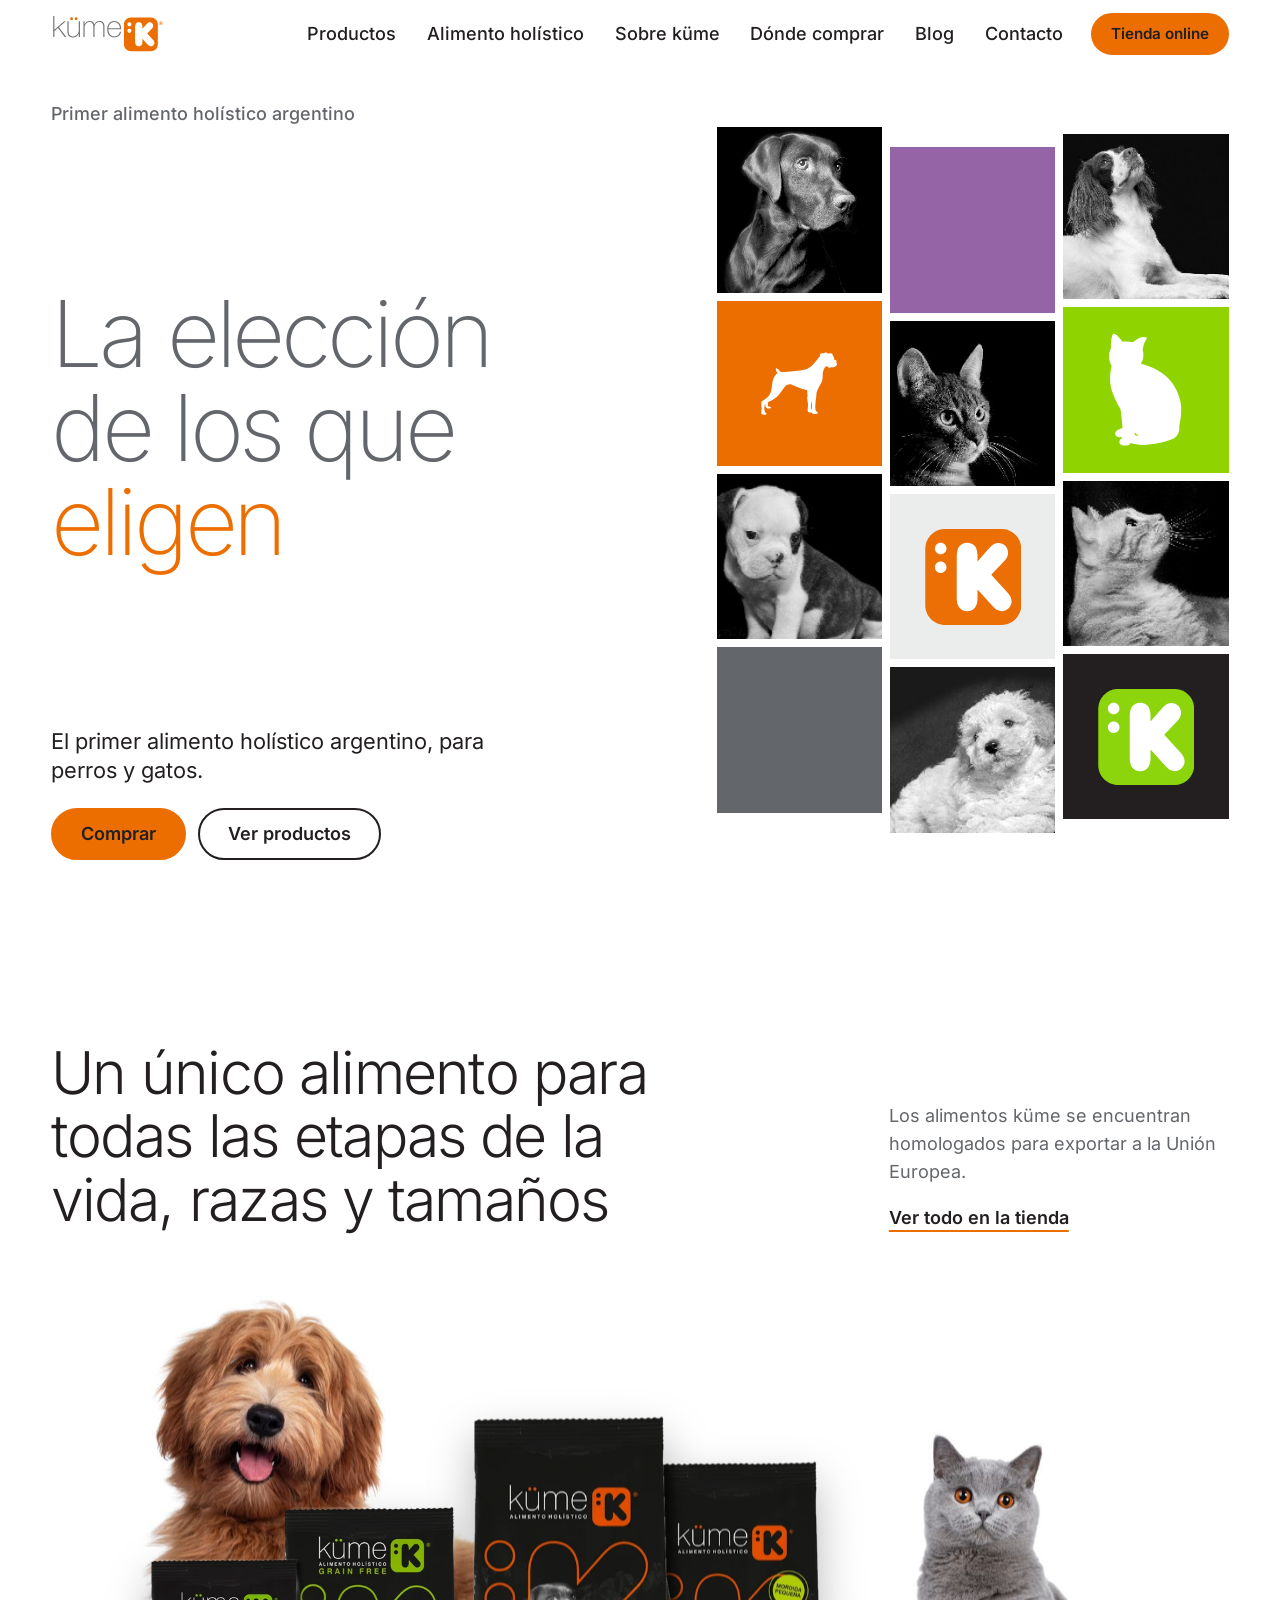
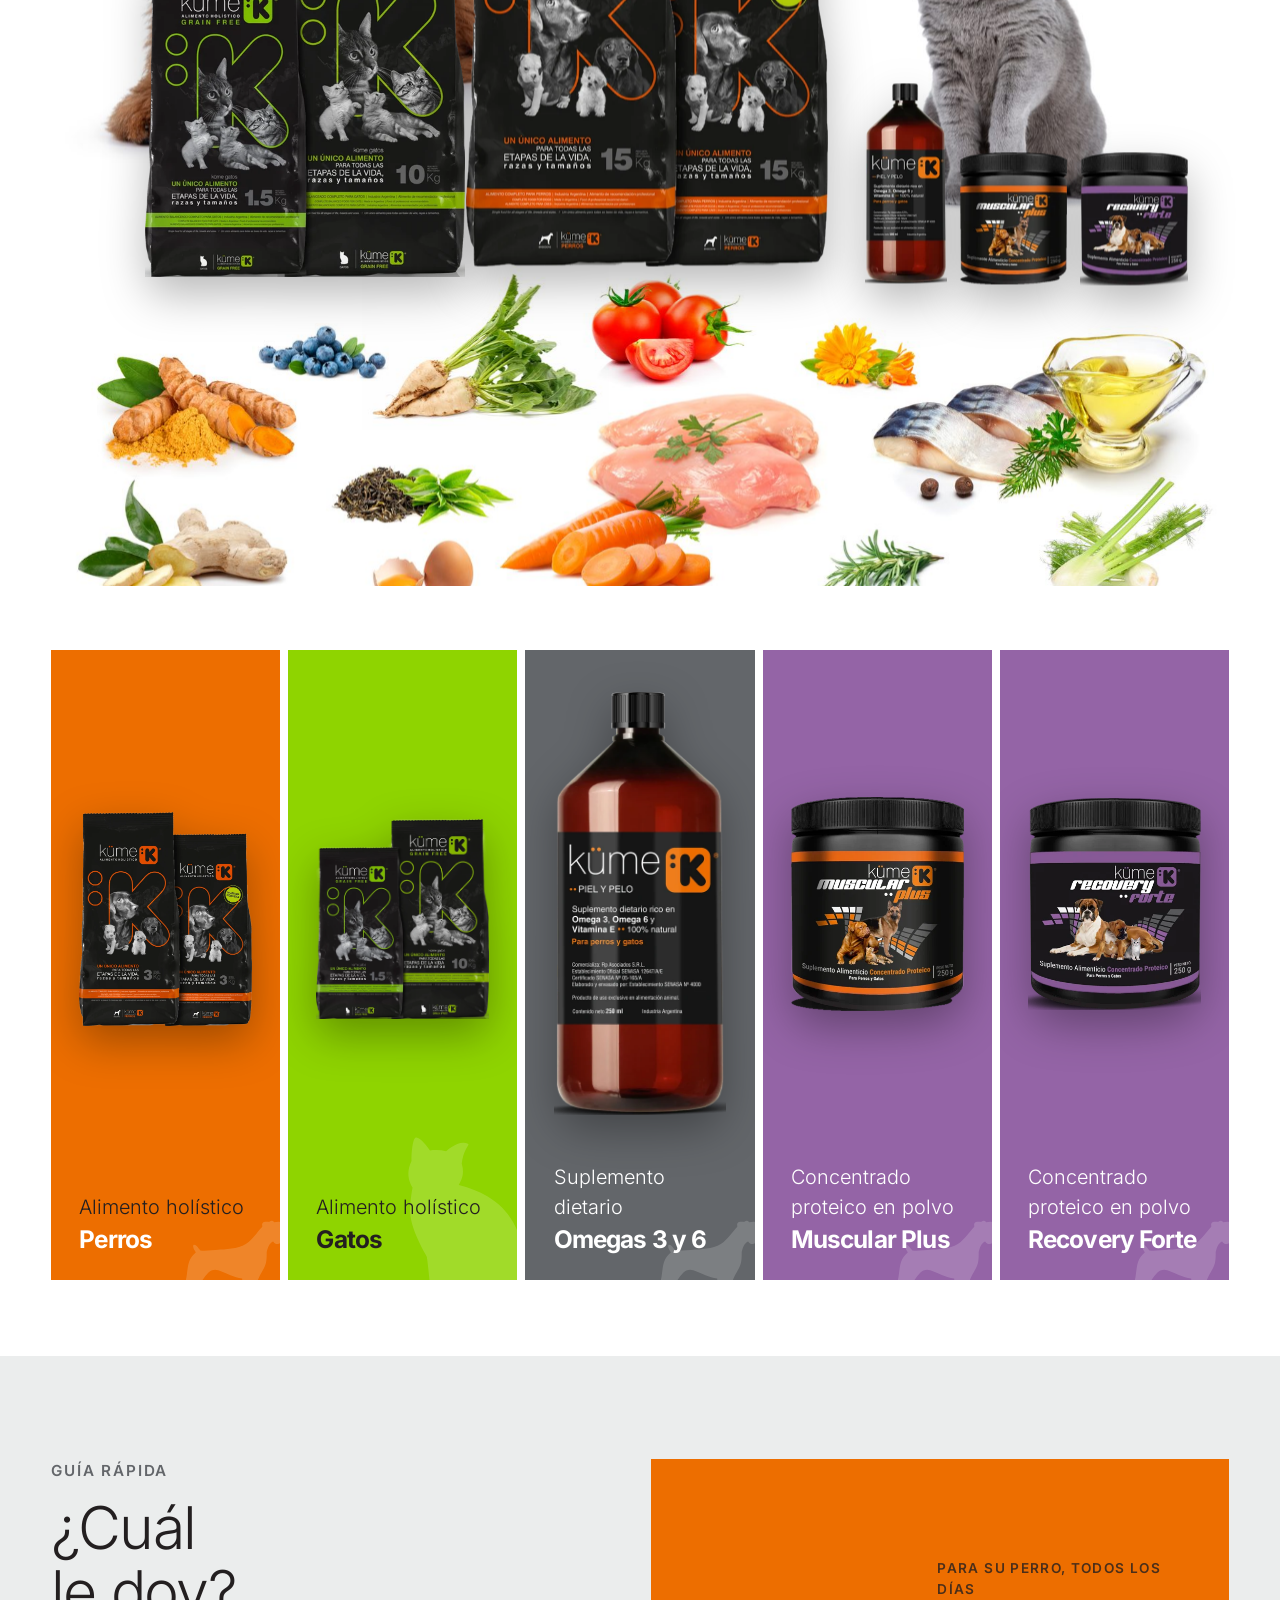
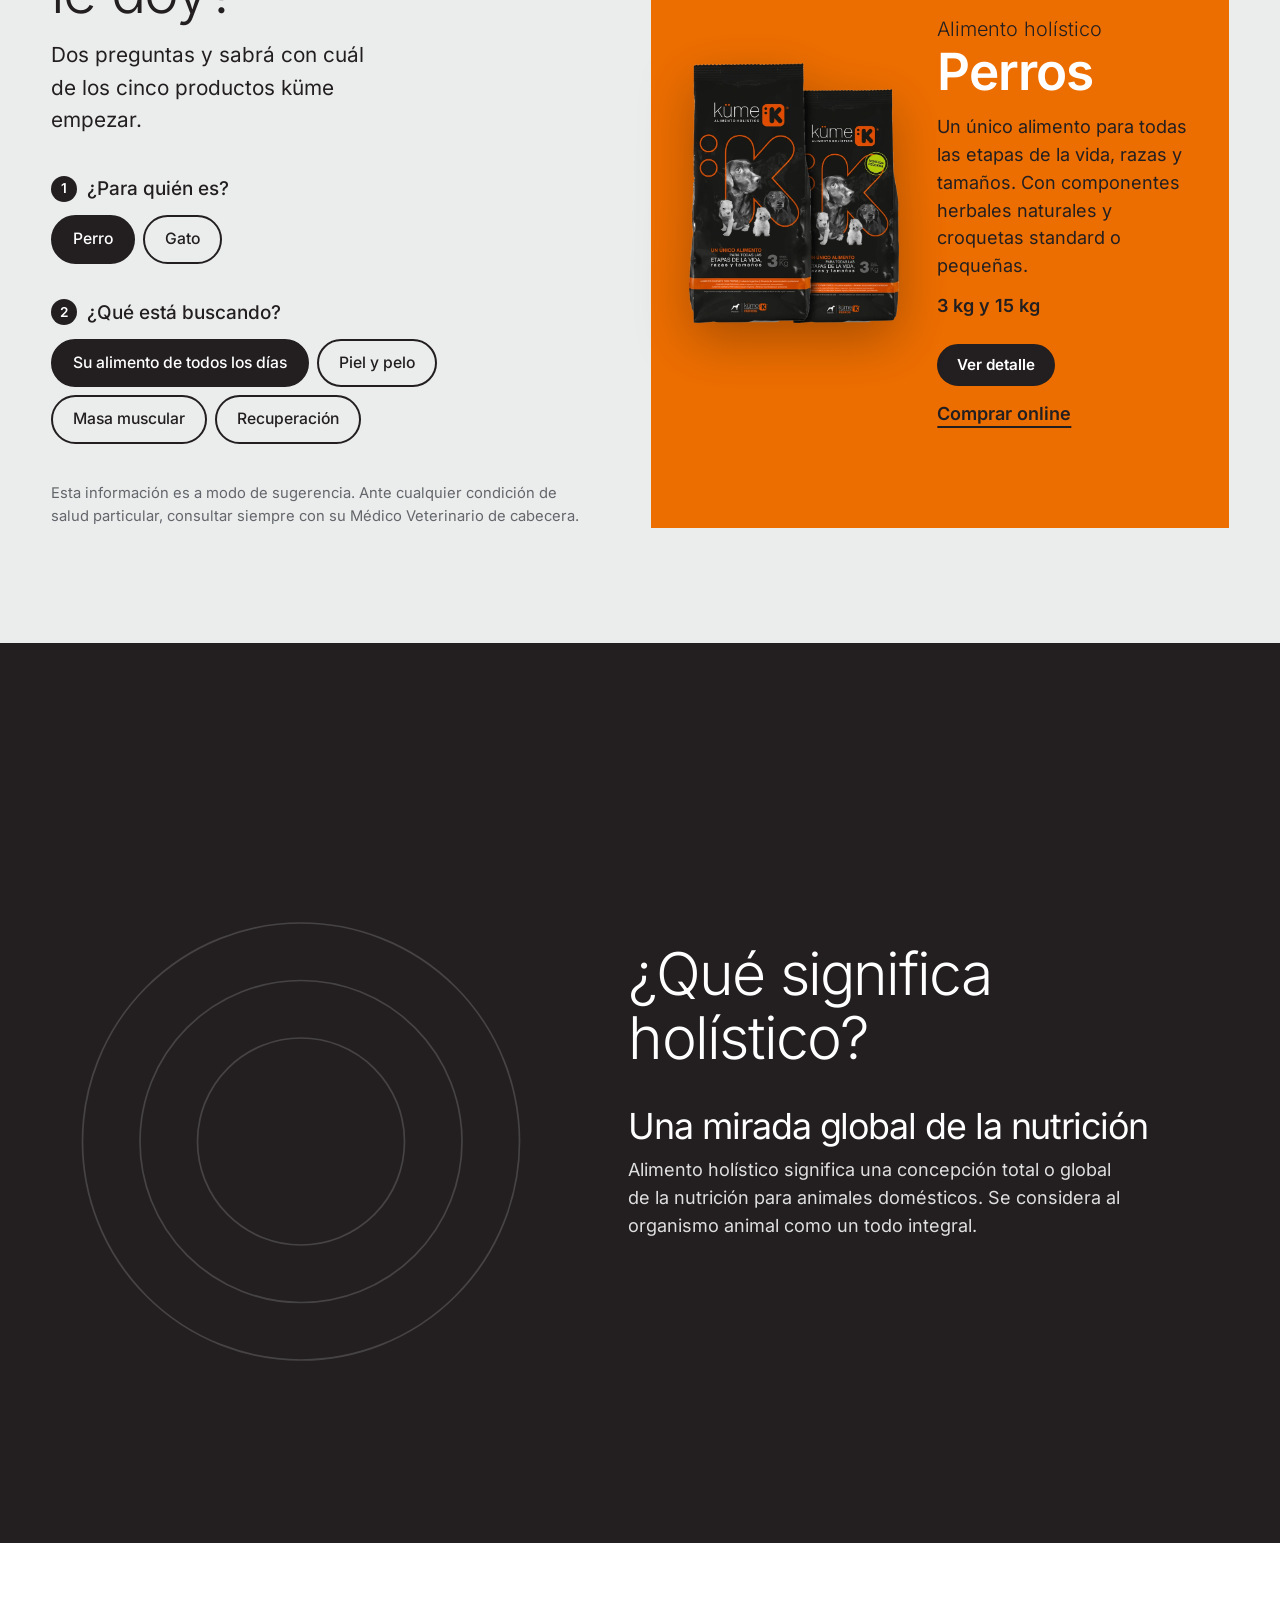
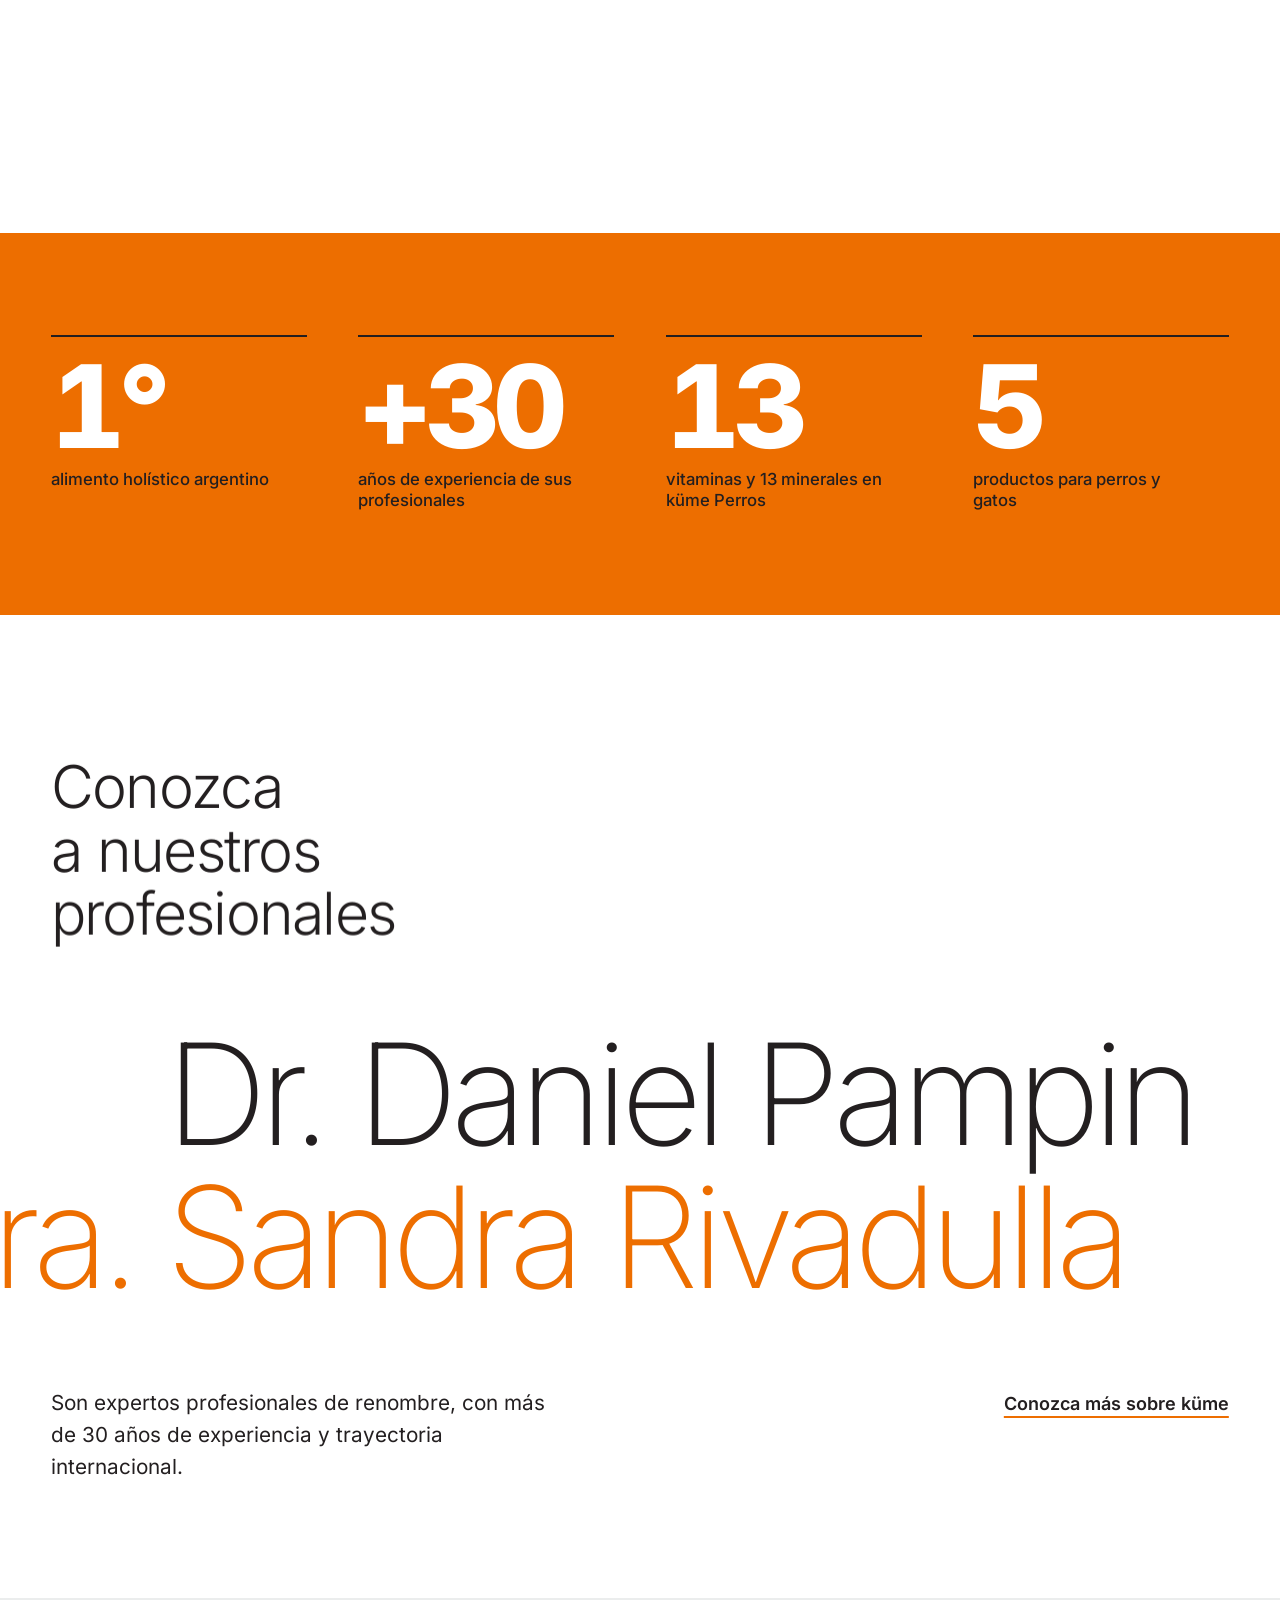
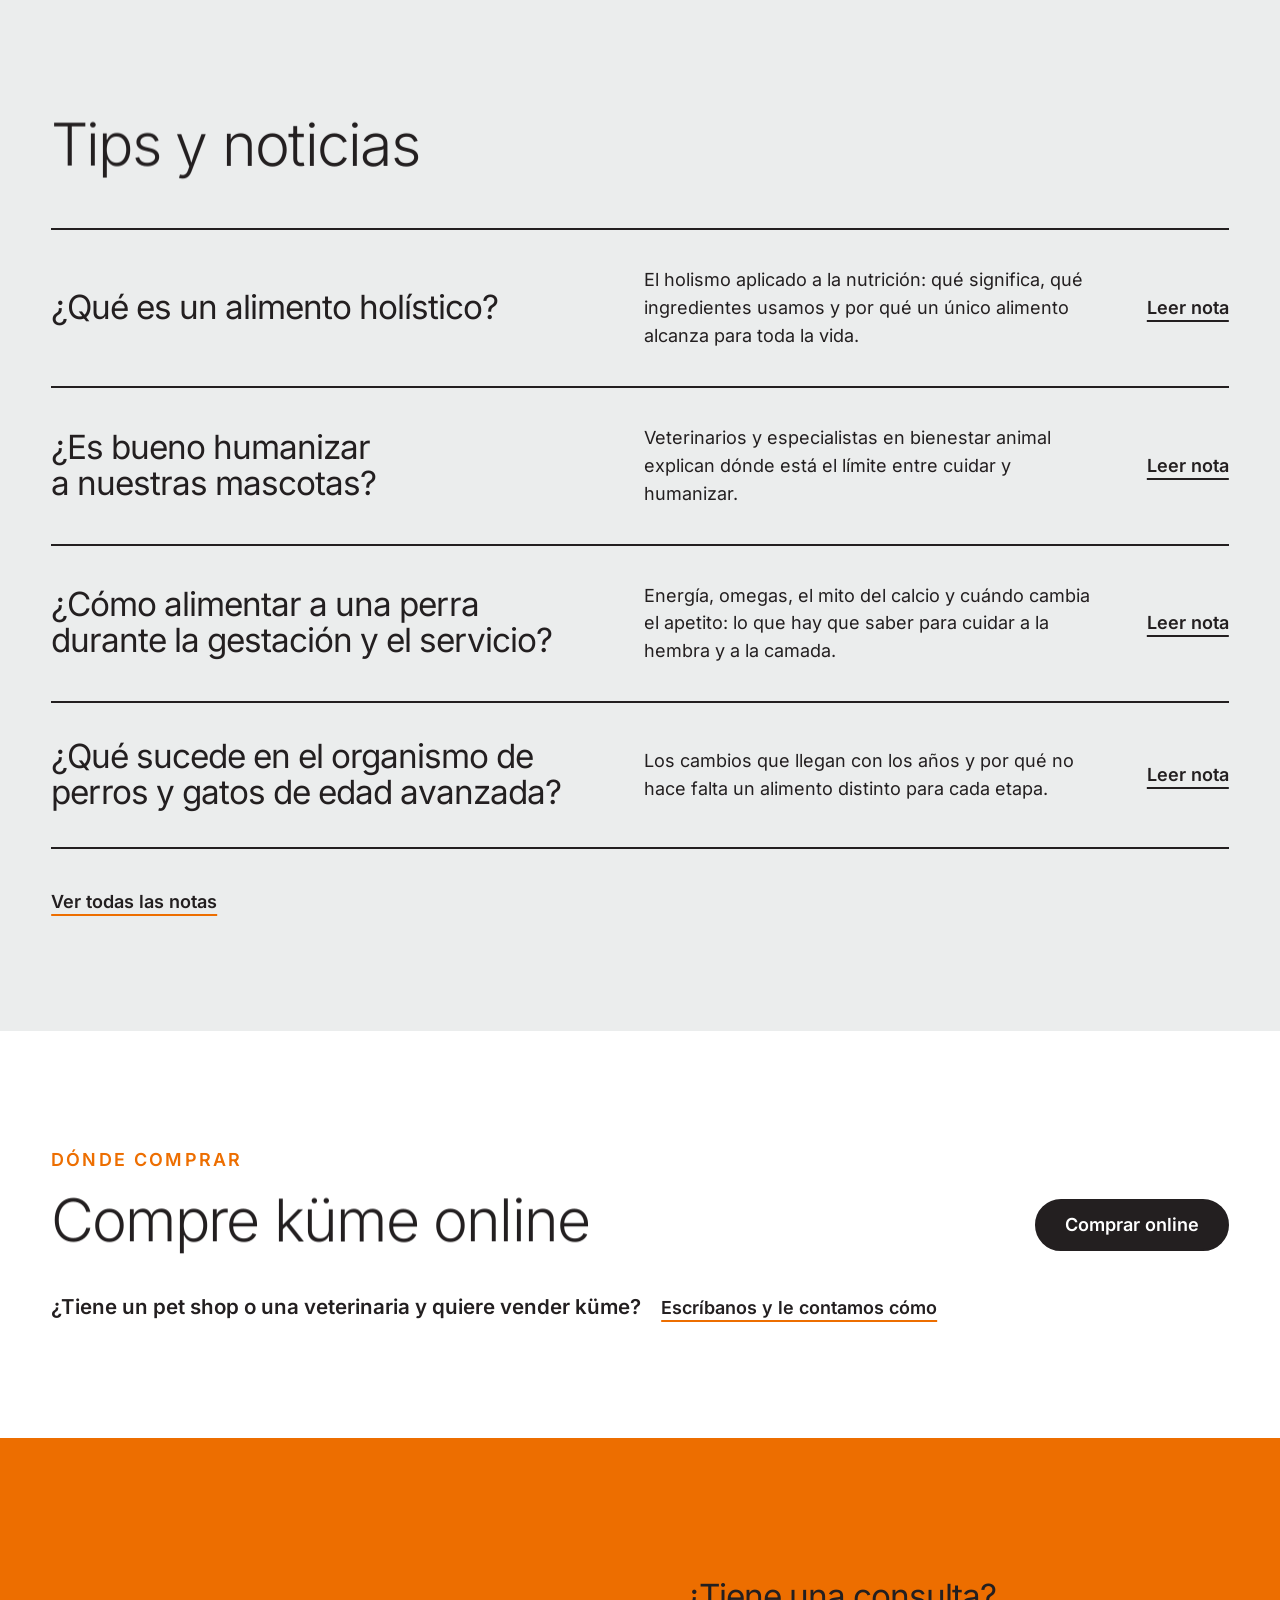
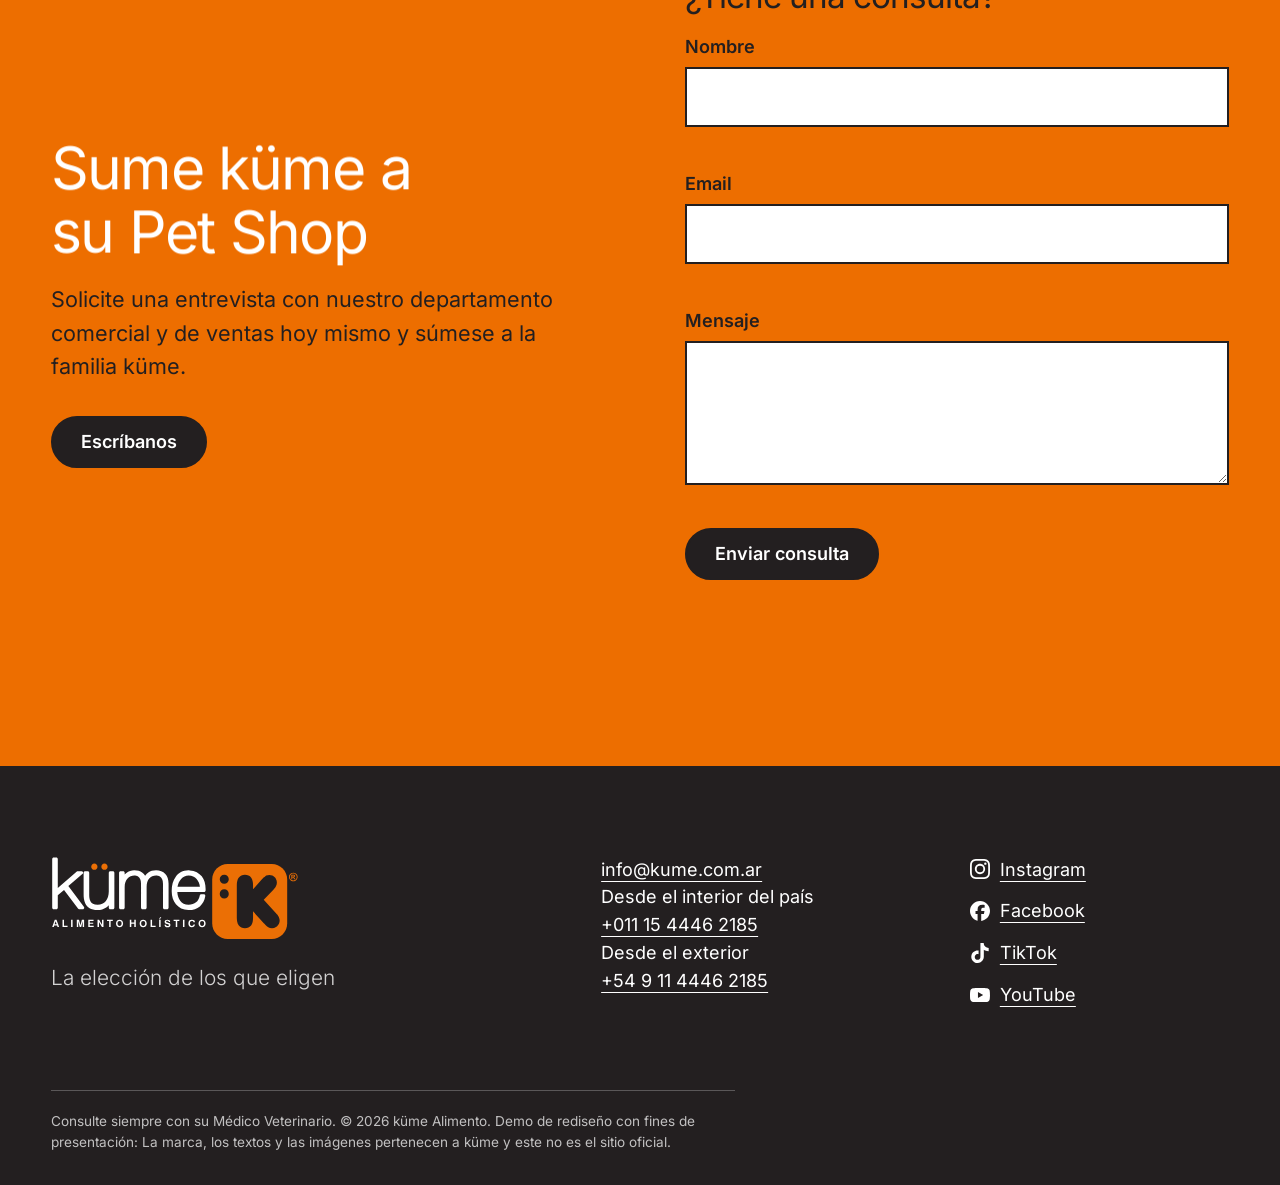
==== commit 1b50cc26: "Pie: íconos de redes y YouTube en @kume.alimento Co-Authored-By: Claude Opus 5.5 <noreply@anthropic." ====
--- a/index.html
+++ b/index.html
@@ -30,7 +30,7 @@
     "url": "https://kume.com.ar/",
     "email": "info@kume.com.ar",
     "telephone": "+54 9 11 4446-2185",
-    "sameAs": ["https://www.instagram.com/kume.alimento/", "https://www.facebook.com/kume.alimento", "https://www.tiktok.com/@kume.alimento", "https://www.youtube.com/@K%C3%BCme-Hol%C3%ADstico"]
+    "sameAs": ["https://www.instagram.com/kume.alimento/", "https://www.facebook.com/kume.alimento", "https://www.tiktok.com/@kume.alimento", "https://www.youtube.com/@kume.alimento"]
   }
   </script>
 </head>
@@ -425,10 +425,10 @@
         <a href="tel:+5491144462185">+54 9 11 4446 2185</a>
       </address>
       <ul class="site-footer__social">
-        <li><a href="https://www.instagram.com/kume.alimento/" target="_blank" rel="noopener">Instagram</a></li>
-        <li><a href="https://www.facebook.com/kume.alimento" target="_blank" rel="noopener">Facebook</a></li>
-        <li><a href="https://www.tiktok.com/@kume.alimento" target="_blank" rel="noopener">TikTok</a></li>
-        <li><a href="https://www.youtube.com/@K%C3%BCme-Hol%C3%ADstico" target="_blank" rel="noopener">YouTube</a></li>
+        <li><a href="https://www.instagram.com/kume.alimento/" target="_blank" rel="noopener"><svg class="soc-ic" viewBox="0 0 24 24" aria-hidden="true" focusable="false"><path d="M7.0301.084c-1.2768.0602-2.1487.264-2.911.5634-.7888.3075-1.4575.72-2.1228 1.3877-.6652.6677-1.075 1.3368-1.3802 2.127-.2954.7638-.4956 1.6365-.552 2.914-.0564 1.2775-.0689 1.6882-.0626 4.947.0062 3.2586.0206 3.6671.0825 4.9473.061 1.2765.264 2.1482.5635 2.9107.308.7889.72 1.4573 1.388 2.1228.6679.6655 1.3365 1.0743 2.1285 1.38.7632.295 1.6361.4961 2.9134.552 1.2773.056 1.6884.069 4.9462.0627 3.2578-.0062 3.668-.0207 4.9478-.0814 1.28-.0607 2.147-.2652 2.9098-.5633.7889-.3086 1.4578-.72 2.1228-1.3881.665-.6682 1.0745-1.3378 1.3795-2.1284.2957-.7632.4966-1.636.552-2.9124.056-1.2809.0692-1.6898.063-4.948-.0063-3.2583-.021-3.6668-.0817-4.9465-.0607-1.2797-.264-2.1487-.5633-2.9117-.3084-.7889-.72-1.4568-1.3876-2.1228C21.2982 1.33 20.628.9208 19.8378.6165 19.074.321 18.2017.1197 16.9244.0645 15.6471.0093 15.236-.005 11.977.0014 8.718.0076 8.31.0215 7.0301.0839m.1402 21.6932c-1.17-.0509-1.8053-.2453-2.2287-.408-.5606-.216-.96-.4771-1.3819-.895-.422-.4178-.6811-.8186-.9-1.378-.1644-.4234-.3624-1.058-.4171-2.228-.0595-1.2645-.072-1.6442-.079-4.848-.007-3.2037.0053-3.583.0607-4.848.05-1.169.2456-1.805.408-2.2282.216-.5613.4762-.96.895-1.3816.4188-.4217.8184-.6814 1.3783-.9003.423-.1651 1.0575-.3614 2.227-.4171 1.2655-.06 1.6447-.072 4.848-.079 3.2033-.007 3.5835.005 4.8495.0608 1.169.0508 1.8053.2445 2.228.408.5608.216.96.4754 1.3816.895.4217.4194.6816.8176.9005 1.3787.1653.4217.3617 1.056.4169 2.2263.0602 1.2655.0739 1.645.0796 4.848.0058 3.203-.0055 3.5834-.061 4.848-.051 1.17-.245 1.8055-.408 2.2294-.216.5604-.4763.96-.8954 1.3814-.419.4215-.8181.6811-1.3783.9-.4224.1649-1.0577.3617-2.2262.4174-1.2656.0595-1.6448.072-4.8493.079-3.2045.007-3.5825-.006-4.848-.0608M16.953 5.5864A1.44 1.44 0 1 0 18.39 4.144a1.44 1.44 0 0 0-1.437 1.4424M5.8385 12.012c.0067 3.4032 2.7706 6.1557 6.173 6.1493 3.4026-.0065 6.157-2.7701 6.1506-6.1733-.0065-3.4032-2.771-6.1565-6.174-6.1498-3.403.0067-6.156 2.771-6.1496 6.1738M8 12.0077a4 4 0 1 1 4.008 3.9921A3.9996 3.9996 0 0 1 8 12.0077"/></svg><span>Instagram</span></a></li>
+        <li><a href="https://www.facebook.com/kume.alimento" target="_blank" rel="noopener"><svg class="soc-ic" viewBox="0 0 24 24" aria-hidden="true" focusable="false"><path d="M9.101 23.691v-7.98H6.627v-3.667h2.474v-1.58c0-4.085 1.848-5.978 5.858-5.978.401 0 .955.042 1.468.103a8.68 8.68 0 0 1 1.141.195v3.325a8.623 8.623 0 0 0-.653-.036 26.805 26.805 0 0 0-.733-.009c-.707 0-1.259.096-1.675.309a1.686 1.686 0 0 0-.679.622c-.258.42-.374.995-.374 1.752v1.297h3.919l-.386 2.103-.287 1.564h-3.246v8.245C19.396 23.238 24 18.179 24 12.044c0-6.627-5.373-12-12-12s-12 5.373-12 12c0 5.628 3.874 10.35 9.101 11.647Z"/></svg><span>Facebook</span></a></li>
+        <li><a href="https://www.tiktok.com/@kume.alimento" target="_blank" rel="noopener"><svg class="soc-ic" viewBox="0 0 24 24" aria-hidden="true" focusable="false"><path d="M12.525.02c1.31-.02 2.61-.01 3.91-.02.08 1.53.63 3.09 1.75 4.17 1.12 1.11 2.7 1.62 4.24 1.79v4.03c-1.44-.05-2.89-.35-4.2-.97-.57-.26-1.1-.59-1.62-.93-.01 2.92.01 5.84-.02 8.75-.08 1.4-.54 2.79-1.35 3.94-1.31 1.92-3.58 3.17-5.91 3.21-1.43.08-2.86-.31-4.08-1.03-2.02-1.19-3.44-3.37-3.65-5.71-.02-.5-.03-1-.01-1.49.18-1.9 1.12-3.72 2.58-4.96 1.66-1.44 3.98-2.13 6.15-1.72.02 1.48-.04 2.96-.04 4.44-.99-.32-2.15-.23-3.02.37-.63.41-1.11 1.04-1.36 1.75-.21.51-.15 1.07-.14 1.61.24 1.64 1.82 3.02 3.5 2.87 1.12-.01 2.19-.66 2.77-1.61.19-.33.4-.67.41-1.06.1-1.79.06-3.57.07-5.36.01-4.03-.01-8.05.02-12.07z"/></svg><span>TikTok</span></a></li>
+        <li><a href="https://www.youtube.com/@kume.alimento" target="_blank" rel="noopener"><svg class="soc-ic" viewBox="0 0 24 24" aria-hidden="true" focusable="false"><path d="M23.498 6.186a3.016 3.016 0 0 0-2.122-2.136C19.505 3.545 12 3.545 12 3.545s-7.505 0-9.377.505A3.017 3.017 0 0 0 .502 6.186C0 8.07 0 12 0 12s0 3.93.502 5.814a3.016 3.016 0 0 0 2.122 2.136c1.871.505 9.376.505 9.376.505s7.505 0 9.377-.505a3.015 3.015 0 0 0 2.122-2.136C24 15.93 24 12 24 12s0-3.93-.502-5.814zM9.545 15.568V8.432L15.818 12l-6.273 3.568z"/></svg><span>YouTube</span></a></li>
       </ul>
     </div>
     <p class="site-footer__legal">Consulte siempre con su Médico Veterinario. © 2026 küme Alimento. Demo de rediseño con fines de presentación: La marca, los textos y las imágenes pertenecen a küme y este no es el sitio oficial.</p>
--- a/assets/css/styles.css
+++ b/assets/css/styles.css
@@ -1521,3 +1521,9 @@
 }
 .nota-cta h2 { color: var(--blanco); font-weight: 400; max-width: 18ch; }
 .bfeat .tags .tag--nueva { background: var(--negro); border-color: var(--negro); color: var(--blanco); }
+
+/* Redes en el pie: ícono + nombre */
+.site-footer__social a { display: inline-flex; align-items: center; gap: 10px; }
+.site-footer__social li + li { margin-top: 10px; }
+.soc-ic { width: 20px; height: 20px; flex: none; fill: currentColor; transition: fill .2s; }
+.site-footer__social a:hover .soc-ic { fill: var(--naranja); }
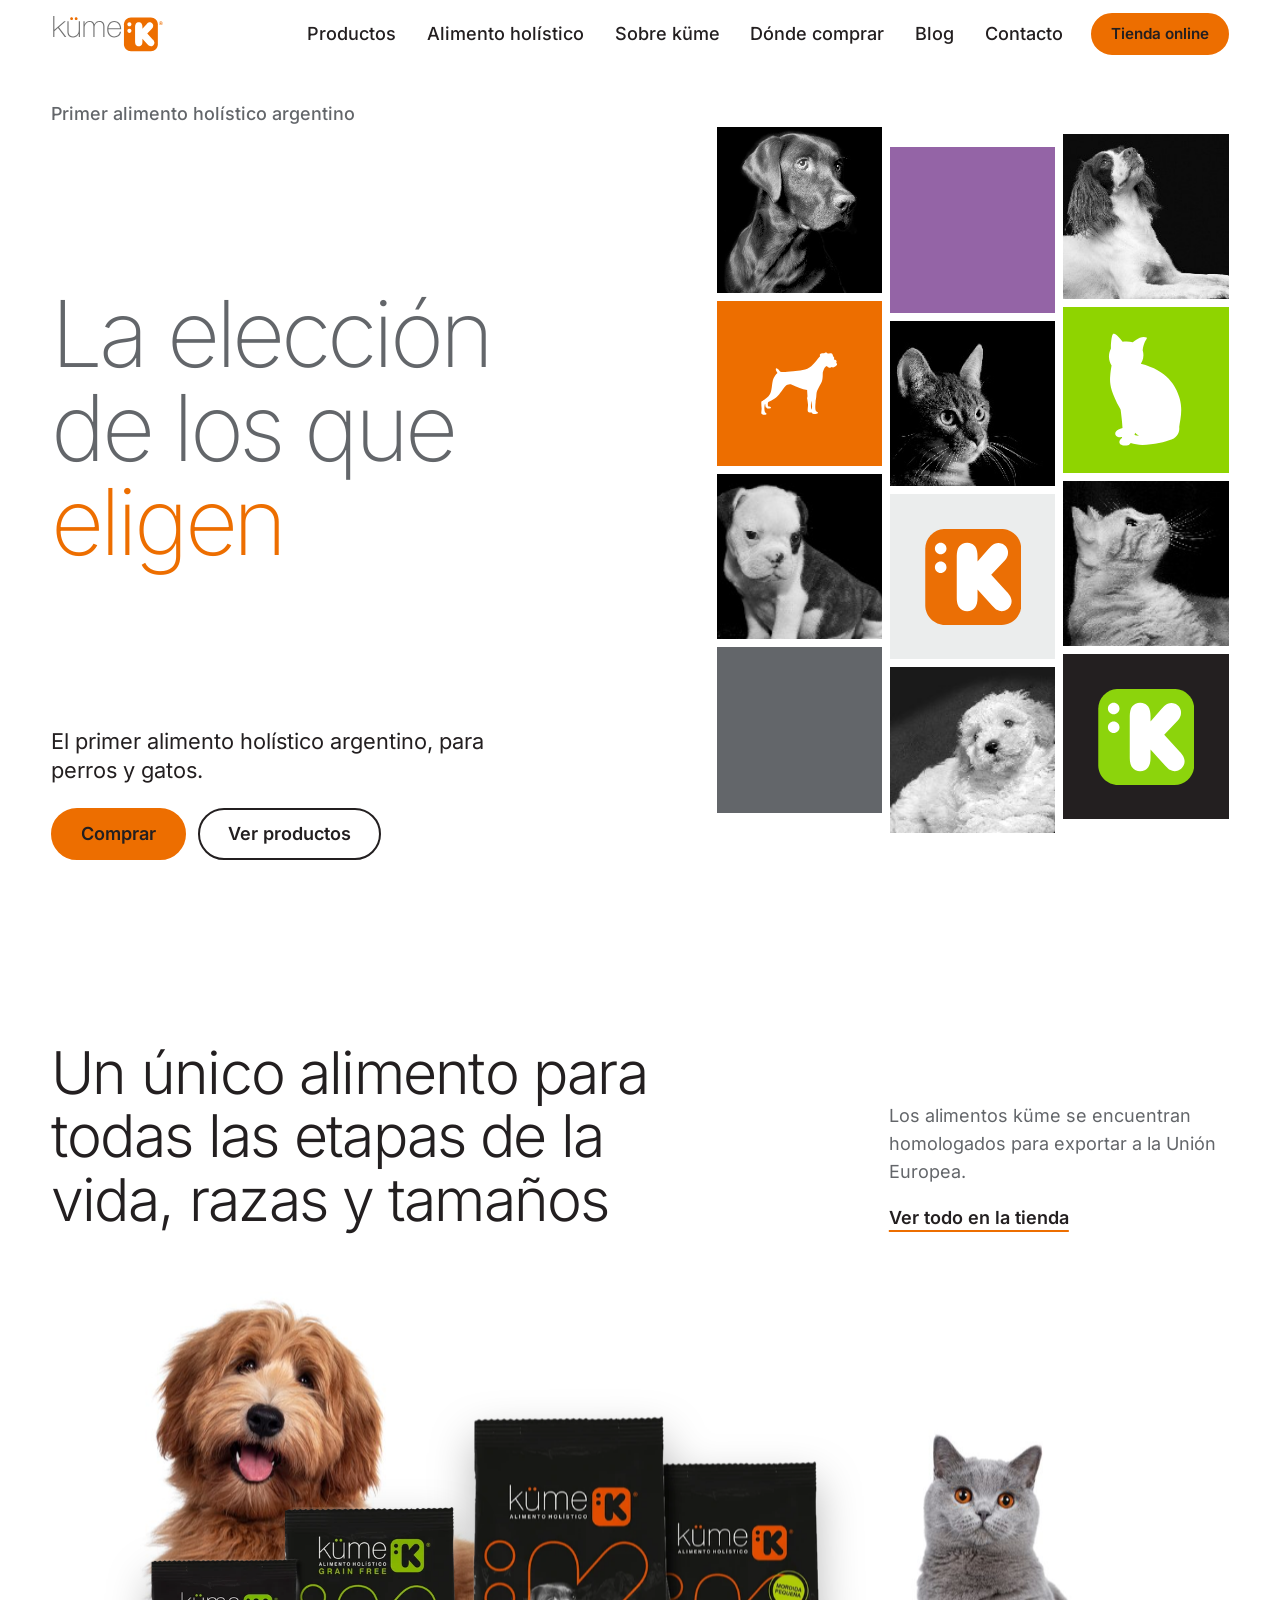
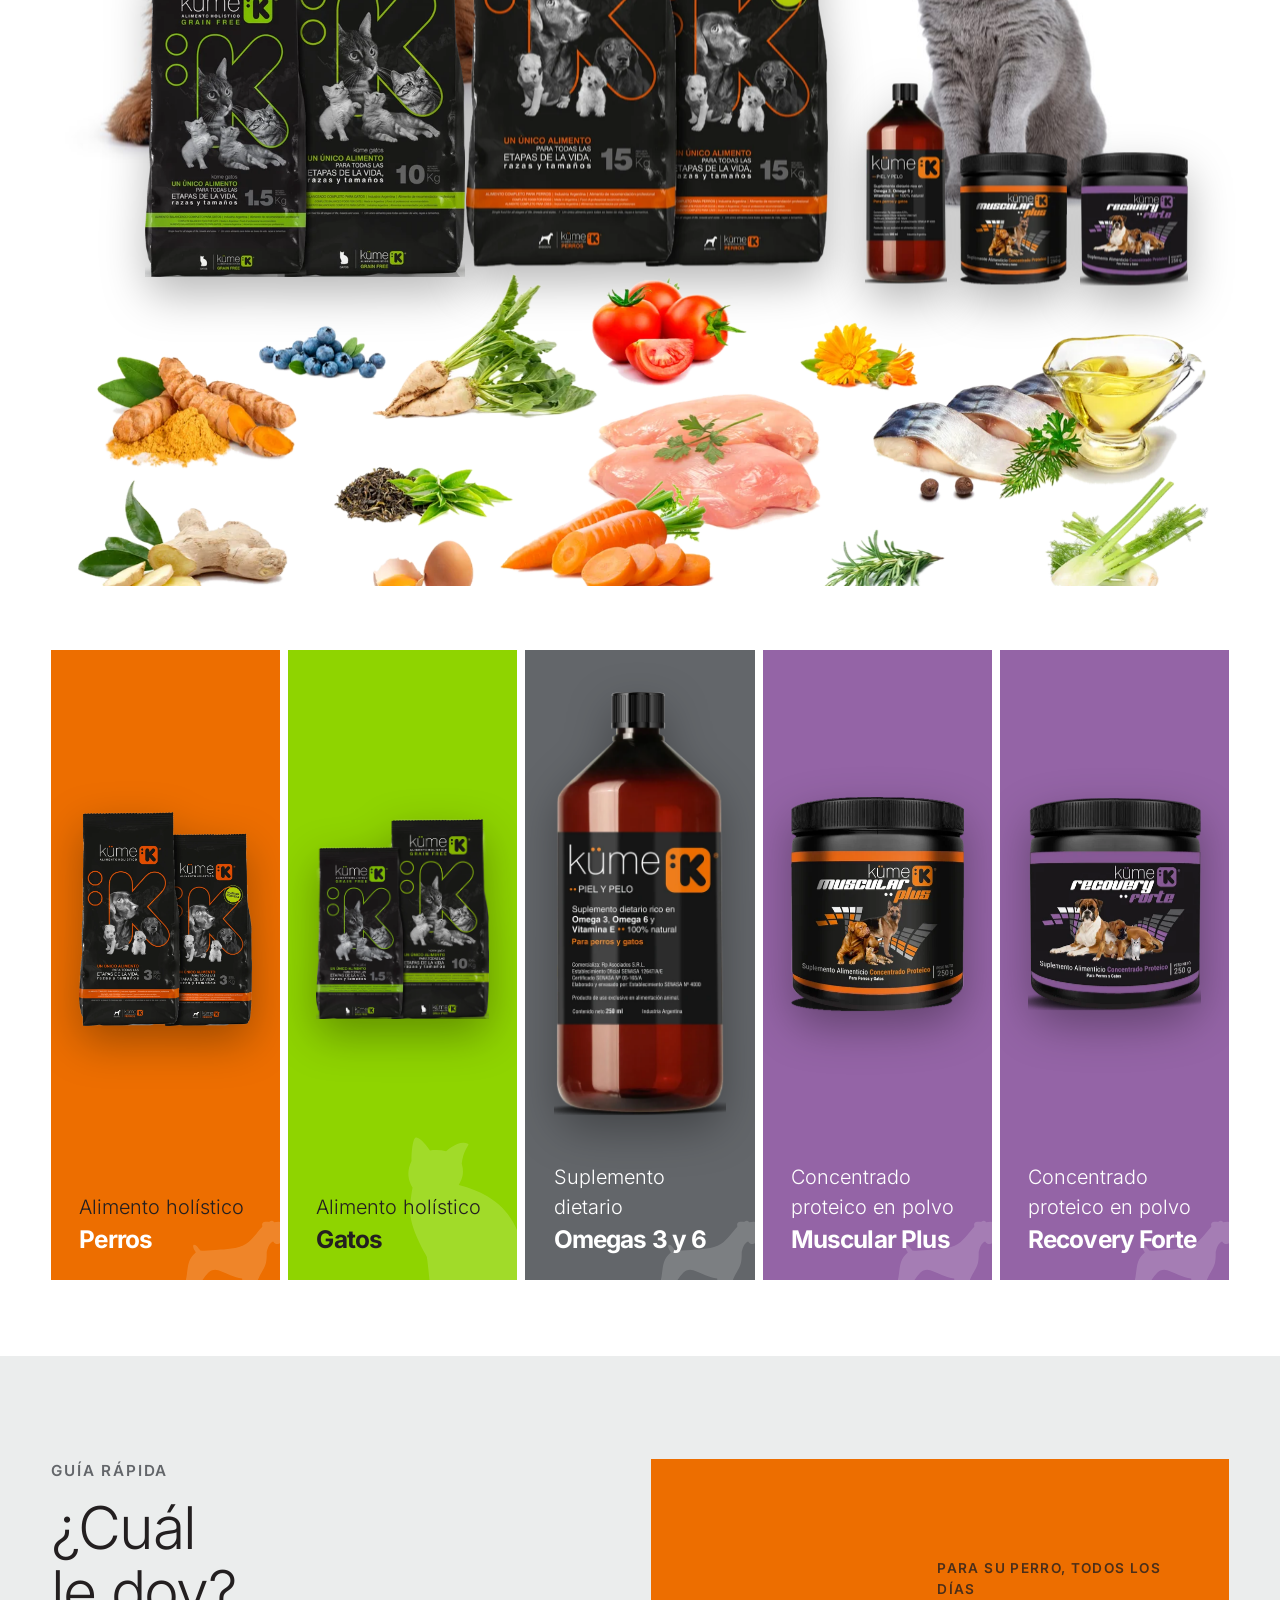
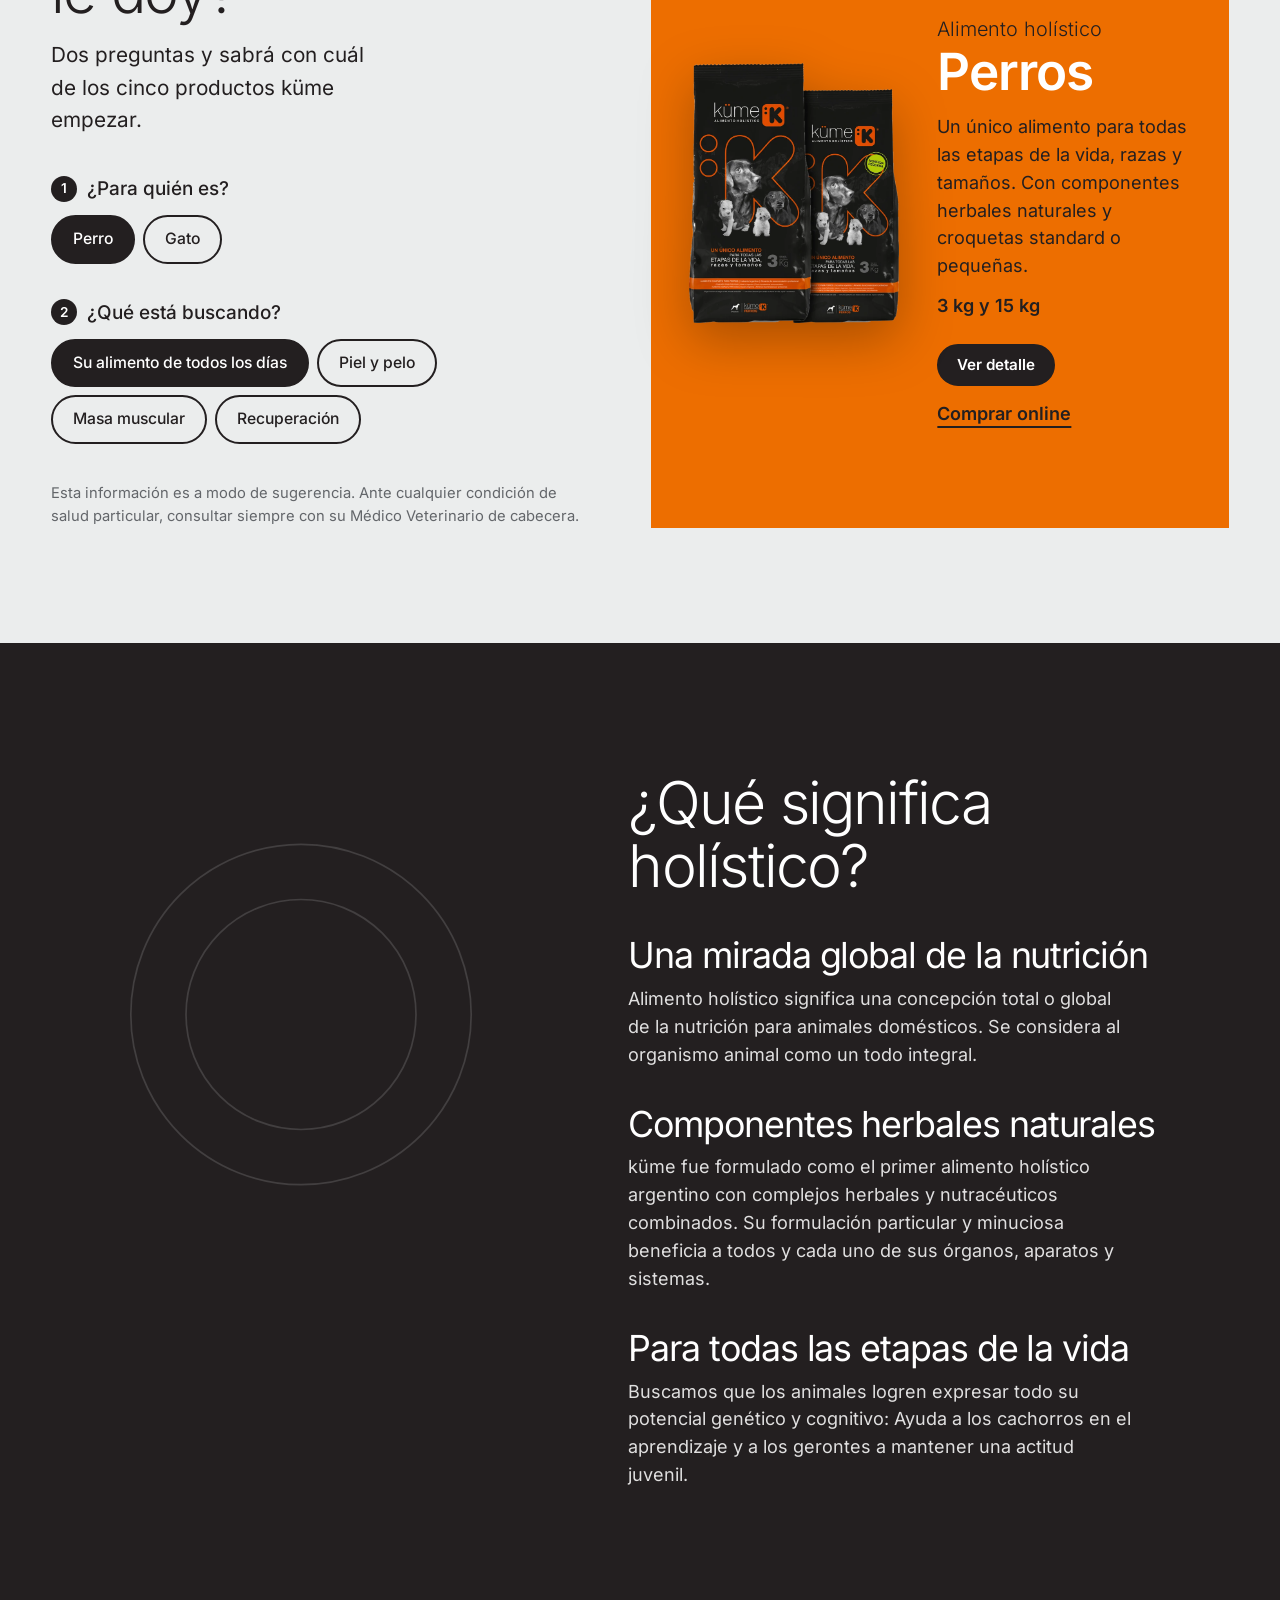
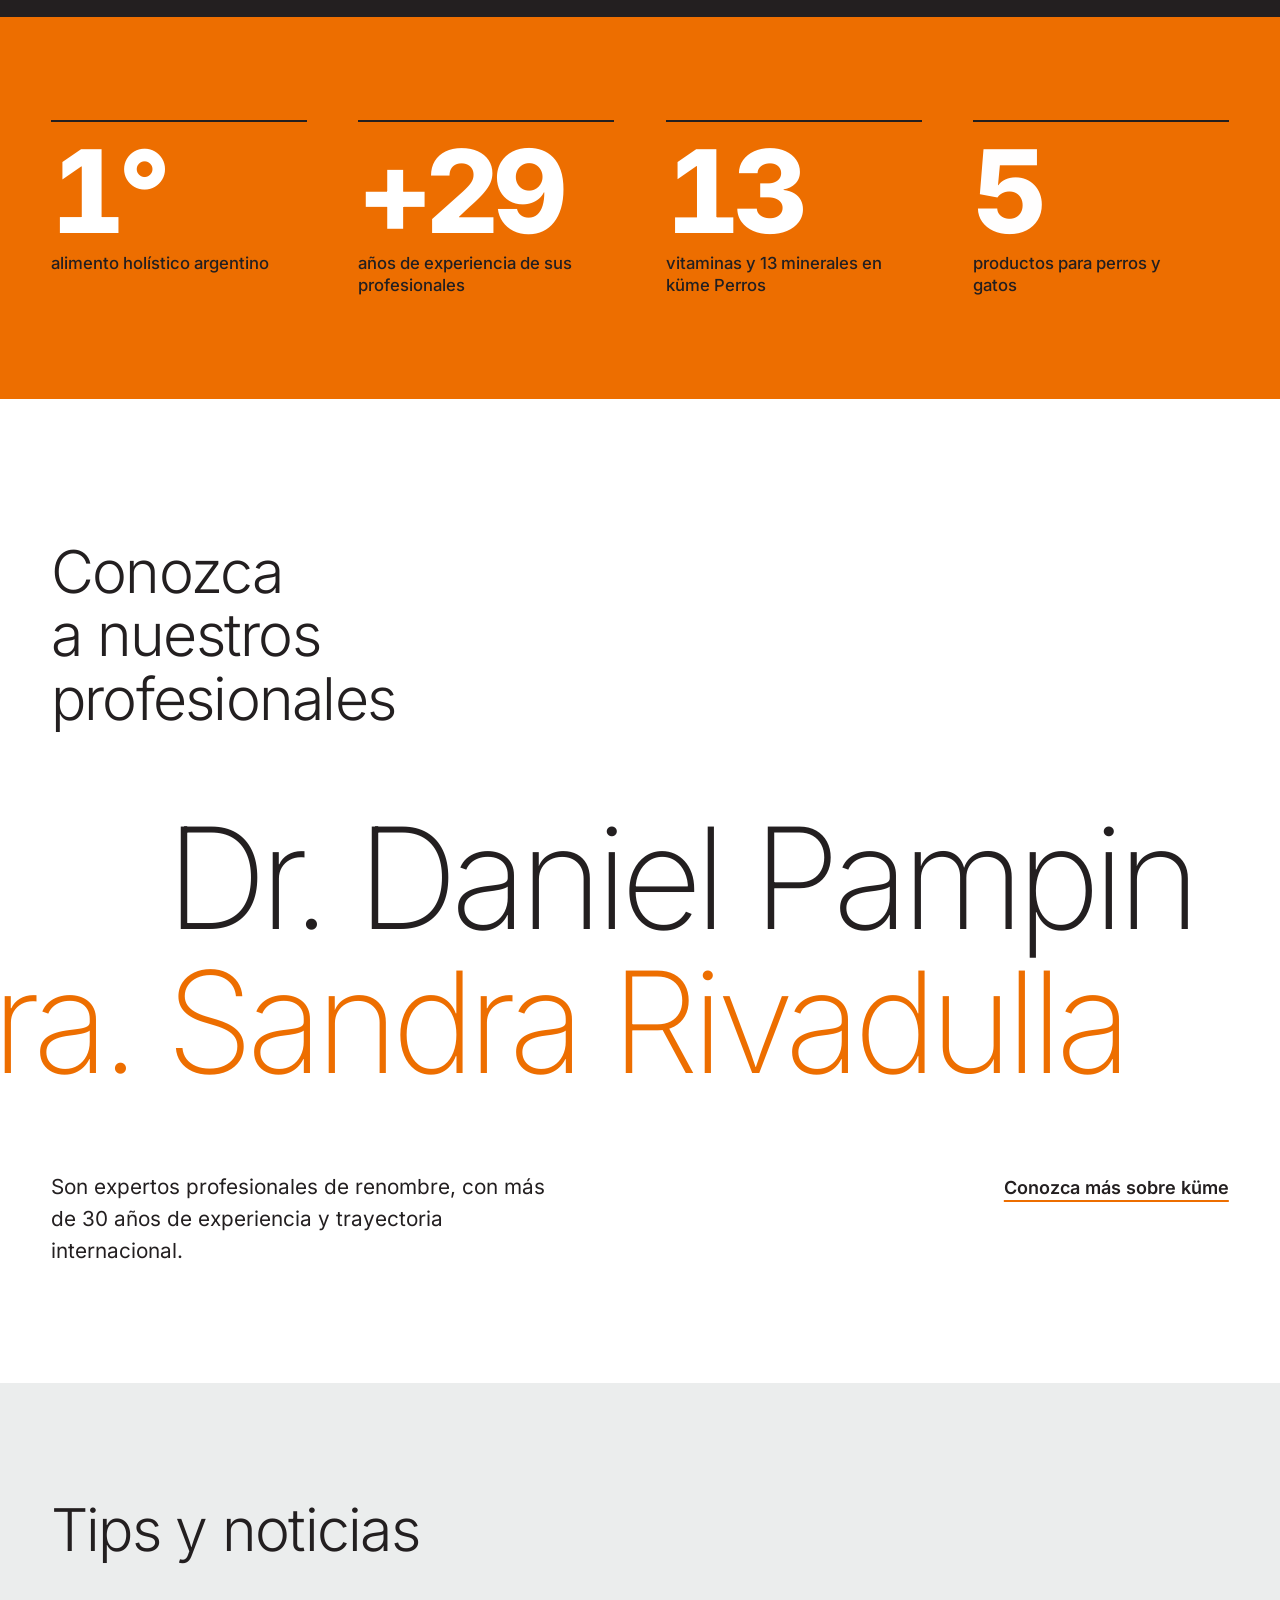
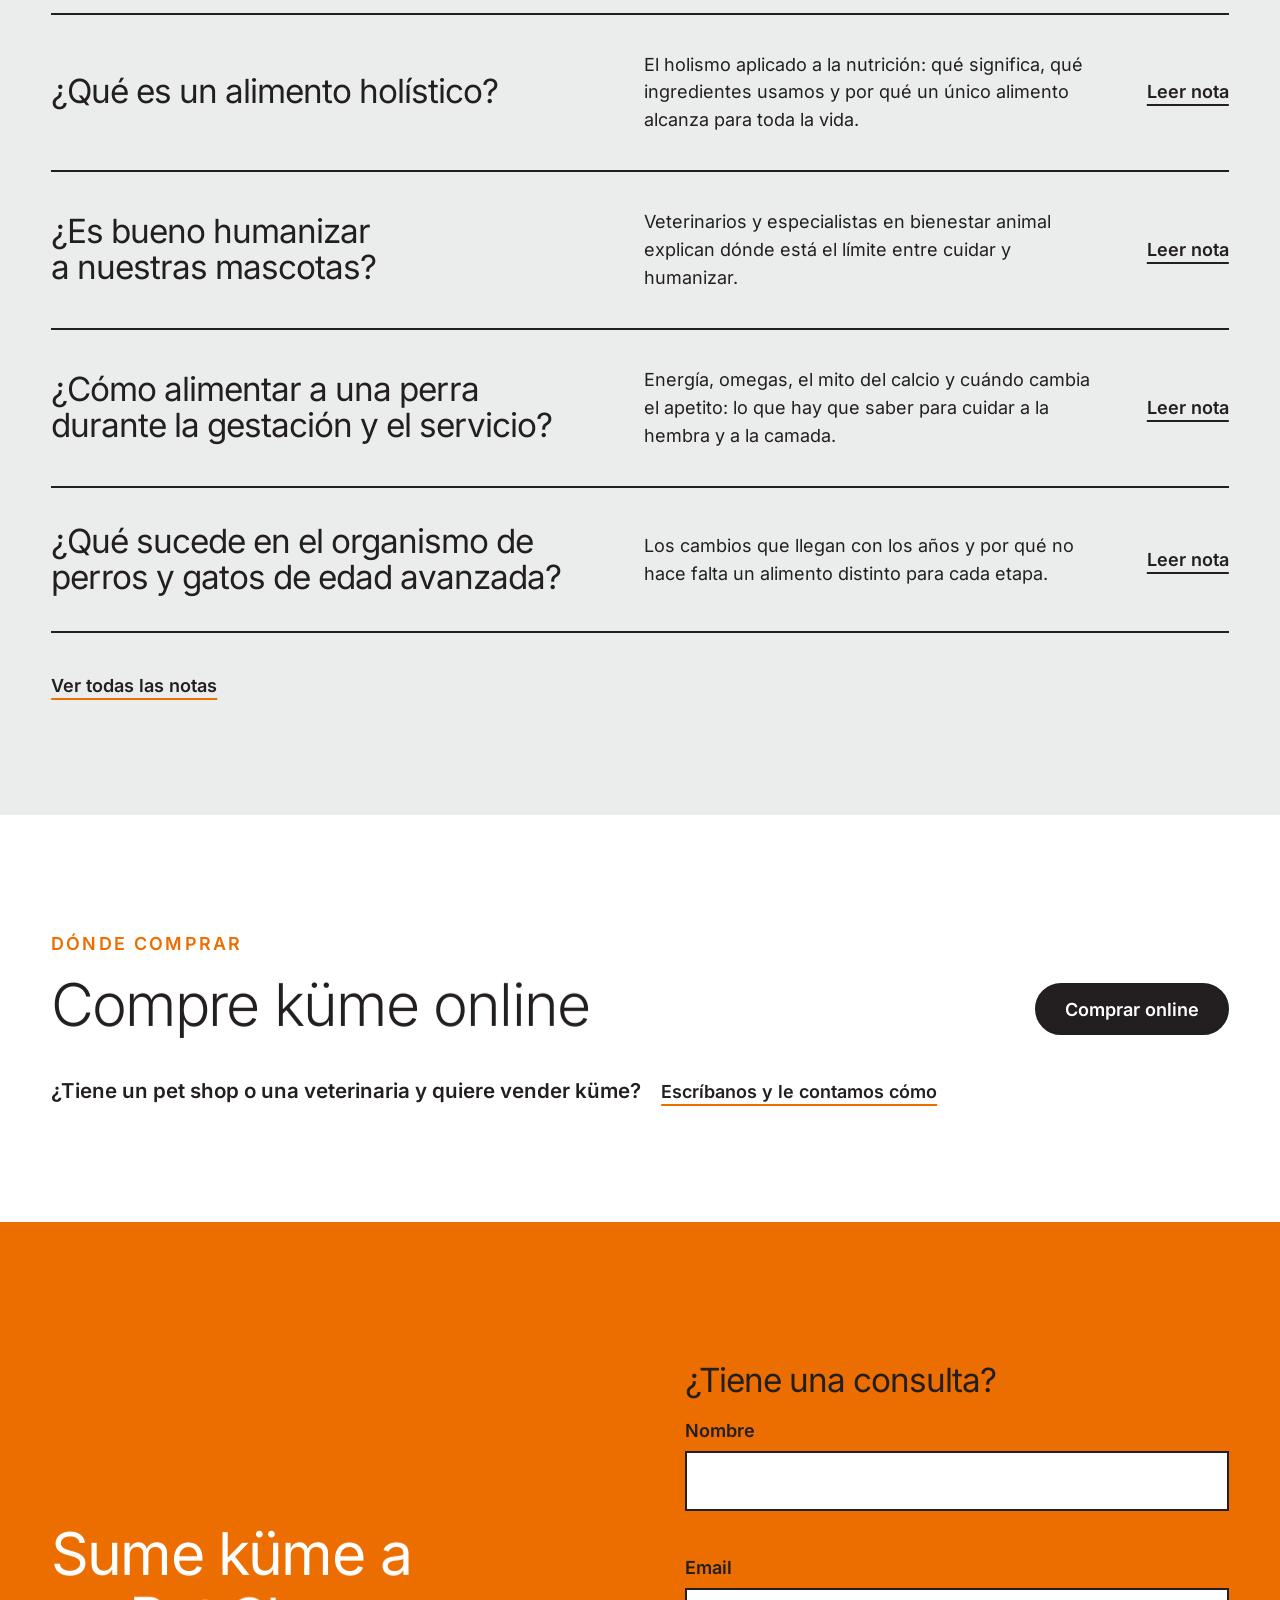
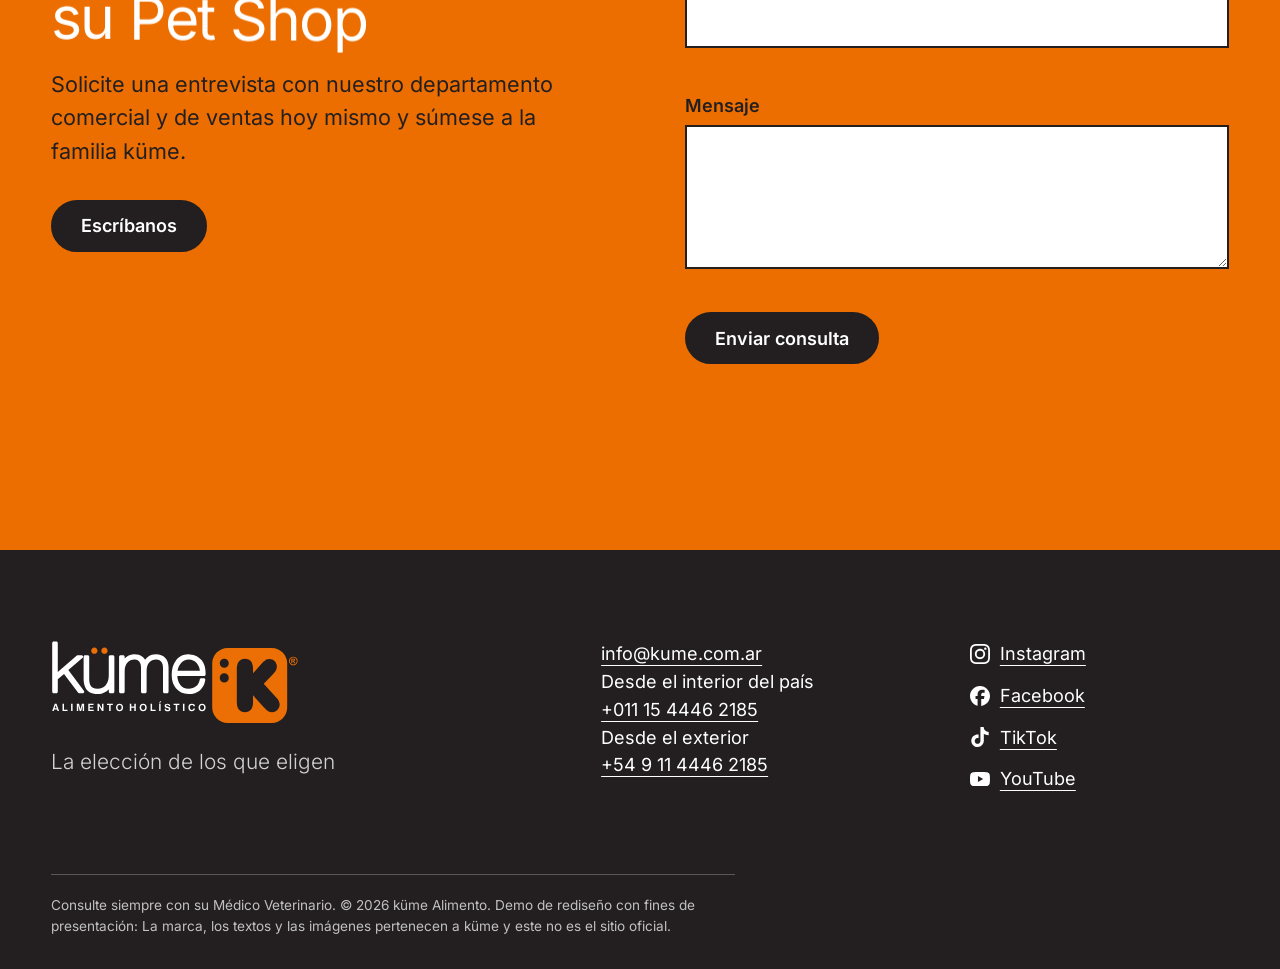
==== commit 513d61ae: "Sin cursor circular; sección holística sin scroll fijado y con flor animada en loop; ingredientes re" ====
--- a/index.html
+++ b/index.html
@@ -37,7 +37,6 @@
 <body>
   <a class="skip" href="#contenido">Saltar al contenido</a>
   <div class="progress" aria-hidden="true"></div>
-  <div class="cursor" aria-hidden="true"><i></i></div>
 
   <header class="site-header">
     <a class="brand" href="#inicio" aria-label="küme, ir al inicio">
@@ -124,19 +123,19 @@
           <img class="escena__capa escena__prod" src="assets/img/escena/omegas.webp" alt="küme Omegas 3 y 6" style="left:68.15%;top:44.35%;width:6.61%" data-depth="0.22" loading="lazy">
           <img class="escena__capa escena__prod" src="assets/img/escena/muscular.webp" alt="küme Muscular Plus, 250 g" style="left:75.81%;top:51.77%;width:8.63%" data-depth="0.22" loading="lazy">
           <img class="escena__capa escena__prod" src="assets/img/escena/recovery.webp" alt="küme Recovery Forte, 250 g" style="left:85.48%;top:51.77%;width:8.71%" data-depth="0.22" loading="lazy">
-          <img class="escena__capa escena__ing" src="assets/img/escena/remolacha.jpg" alt="" style="left:27.58%;top:61.88%;width:19.92%" data-depth="0.5" loading="lazy">
-          <img class="escena__capa escena__ing" src="assets/img/escena/tomate.jpg" alt="" style="left:44.48%;top:61.94%;width:14.88%" data-depth="0.5" loading="lazy">
-          <img class="escena__capa escena__ing" src="assets/img/escena/pescado.jpg" alt="" style="left:67.74%;top:65.48%;width:28.99%" data-depth="0.56" loading="lazy">
-          <img class="escena__capa escena__ing" src="assets/img/escena/calendula.jpg" alt="" style="left:61.57%;top:65.86%;width:12.02%" data-depth="0.56" loading="lazy">
-          <img class="escena__capa escena__ing" src="assets/img/escena/arandanos.jpg" alt="" style="left:18.67%;top:66.24%;width:11.41%" data-depth="0.57" loading="lazy">
-          <img class="escena__capa escena__ing" src="assets/img/escena/curcuma.jpg" alt="" style="left:4.84%;top:68.12%;width:18.99%" data-depth="0.6" loading="lazy">
-          <img class="escena__capa escena__ing" src="assets/img/escena/pollo.jpg" alt="" style="left:43.75%;top:71.29%;width:22.38%" data-depth="0.65" loading="lazy">
-          <img class="escena__capa escena__ing" src="assets/img/escena/te.jpg" alt="" style="left:23.83%;top:77.69%;width:17.30%" data-depth="0.75" loading="lazy">
-          <img class="escena__capa escena__ing" src="assets/img/escena/hinojo.jpg" alt="" style="left:80.81%;top:80.38%;width:16.29%" data-depth="0.8" loading="lazy">
-          <img class="escena__capa escena__ing" src="assets/img/escena/zanahoria.jpg" alt="" style="left:37.42%;top:80.97%;width:19.68%" data-depth="0.81" loading="lazy">
-          <img class="escena__capa escena__ing" src="assets/img/escena/jengibre.jpg" alt="" style="left:3.59%;top:81.40%;width:19.27%" data-depth="0.81" loading="lazy">
-          <img class="escena__capa escena__ing" src="assets/img/escena/huevo.jpg" alt="" style="left:26.94%;top:85.81%;width:11.29%" data-depth="0.88" loading="lazy">
-          <img class="escena__capa escena__ing" src="assets/img/escena/romero.jpg" alt="" style="left:62.54%;top:86.02%;width:13.06%" data-depth="0.89" loading="lazy">
+          <img class="escena__capa escena__ing" src="assets/img/escena/remolacha.webp" alt="" style="left:27.58%;top:61.88%;width:19.92%" data-depth="0.5" loading="lazy">
+          <img class="escena__capa escena__ing" src="assets/img/escena/tomate.webp" alt="" style="left:44.48%;top:61.94%;width:14.88%" data-depth="0.5" loading="lazy">
+          <img class="escena__capa escena__ing" src="assets/img/escena/pescado.webp" alt="" style="left:67.74%;top:65.48%;width:28.99%" data-depth="0.56" loading="lazy">
+          <img class="escena__capa escena__ing" src="assets/img/escena/calendula.webp" alt="" style="left:61.57%;top:65.86%;width:12.02%" data-depth="0.56" loading="lazy">
+          <img class="escena__capa escena__ing" src="assets/img/escena/arandanos.webp" alt="" style="left:18.67%;top:66.24%;width:11.41%" data-depth="0.57" loading="lazy">
+          <img class="escena__capa escena__ing" src="assets/img/escena/curcuma.webp" alt="" style="left:4.84%;top:68.12%;width:18.99%" data-depth="0.6" loading="lazy">
+          <img class="escena__capa escena__ing" src="assets/img/escena/pollo.webp" alt="" style="left:43.75%;top:71.29%;width:22.38%" data-depth="0.65" loading="lazy">
+          <img class="escena__capa escena__ing" src="assets/img/escena/te.webp" alt="" style="left:23.83%;top:77.69%;width:17.30%" data-depth="0.75" loading="lazy">
+          <img class="escena__capa escena__ing" src="assets/img/escena/hinojo.webp" alt="" style="left:80.81%;top:80.38%;width:16.29%" data-depth="0.8" loading="lazy">
+          <img class="escena__capa escena__ing" src="assets/img/escena/zanahoria.webp" alt="" style="left:37.42%;top:80.97%;width:19.68%" data-depth="0.81" loading="lazy">
+          <img class="escena__capa escena__ing" src="assets/img/escena/jengibre.webp" alt="" style="left:3.59%;top:81.40%;width:19.27%" data-depth="0.81" loading="lazy">
+          <img class="escena__capa escena__ing" src="assets/img/escena/huevo.webp" alt="" style="left:26.94%;top:85.81%;width:11.29%" data-depth="0.88" loading="lazy">
+          <img class="escena__capa escena__ing" src="assets/img/escena/romero.webp" alt="" style="left:62.54%;top:86.02%;width:13.06%" data-depth="0.89" loading="lazy">
         </div>
       </div>
 
@@ -258,27 +257,29 @@
     </section>
 
     <section class="story" id="holistico" aria-labelledby="holistico-titulo">
-      <div class="story__pin">
+      <div class="story__inner">
         <div class="story__art">
-          <svg class="sprig" viewBox="0 0 400 500" aria-hidden="true" focusable="false">
-            <g class="sprig__rings">
-              <circle cx="200" cy="270" r="190"/>
-              <circle cx="200" cy="270" r="140"/>
-              <circle cx="200" cy="270" r="90"/>
+          <svg class="flor" viewBox="0 0 400 500" role="img" aria-labelledby="flor-t">
+            <title id="flor-t">Una flor que crece: en el centro, el animal como un todo integral; en sus pétalos, células, órganos, aparatos y sistemas, aspecto cognitivo y medio ambiente.</title>
+            <g class="flor__rings" aria-hidden="true">
+              <circle cx="200" cy="150" r="148"/>
+              <circle cx="200" cy="150" r="100"/>
             </g>
-            <path class="stem draw" d="M200 470C198 400 204 300 200 100"/>
-            <g data-group="0">
-              <path class="leaf draw" d="M200 385C150 380 105 350 90 300c55 0 100 35 110 85Z"/>
-              <path class="leaf draw" d="M200 385c50-5 95-35 110-85-55 0-100 35-110 85Z"/>
+            <path class="flor__stem" pathLength="1" d="M200 480C198 420 204 300 200 186"/>
+            <path class="flor__leaf flor__leaf--l1" d="M200 430C150 425 105 395 90 345c55 0 100 35 110 85Z"/>
+            <path class="flor__leaf flor__leaf--r1" d="M200 430c50-5 95-35 110-85-55 0-100 35-110 85Z"/>
+            <path class="flor__leaf flor__leaf--l2" d="M200 350c-42-5-76-31-87-70 46 2 80 28 87 70Z"/>
+            <path class="flor__leaf flor__leaf--r2" d="M200 350c42-5 76-31 87-70-46 2-80 28-87 70Z"/>
+            <g class="flor__petals">
+              <g class="flor__rot" transform="rotate(0 200 150)"><path class="petal" style="--i:0" d="M200 150C176 126 178 90 200 72C222 90 224 126 200 150Z"/></g><g class="flor__rot" transform="rotate(72 200 150)"><path class="petal petal--alt" style="--i:1" d="M200 150C176 126 178 90 200 72C222 90 224 126 200 150Z"/></g><g class="flor__rot" transform="rotate(144 200 150)"><path class="petal" style="--i:2" d="M200 150C176 126 178 90 200 72C222 90 224 126 200 150Z"/></g><g class="flor__rot" transform="rotate(216 200 150)"><path class="petal petal--alt" style="--i:3" d="M200 150C176 126 178 90 200 72C222 90 224 126 200 150Z"/></g><g class="flor__rot" transform="rotate(288 200 150)"><path class="petal" style="--i:4" d="M200 150C176 126 178 90 200 72C222 90 224 126 200 150Z"/></g>
             </g>
-            <g data-group="1">
-              <path class="leaf draw" d="M200 295c-45-5-82-33-94-75 49 2 86 30 94 75Z"/>
-              <path class="leaf draw" d="M200 295c45-5 82-33 94-75-49 2-86 30-94 75Z"/>
+            <g class="flor__center">
+              <circle cx="200" cy="150" r="36"/>
+              <text x="200" y="146">Un todo</text>
+              <text x="200" y="161">integral</text>
             </g>
-            <g data-group="2">
-              <path class="leaf draw" d="M200 208c-35-4-62-26-70-58 35 2 64 22 70 58Z"/>
-              <path class="leaf draw" d="M200 208c35-4 62-26 70-58-35 2-64 22-70 58Z"/>
-              <path class="leaf leaf--top draw" d="M200 130c-22-25-20-60 0-90 20 30 22 65 0 90Z"/>
+            <g class="flor__labels" aria-hidden="true">
+              <text class="flor__label" style="--i:0"><tspan x="200" y="42">Células</tspan></text><text class="flor__label" style="--i:1"><tspan x="307" y="119">Órganos</tspan></text><text class="flor__label" style="--i:2"><tspan x="266" y="238">Aparatos</tspan><tspan x="266" y="252">y sistemas</tspan></text><text class="flor__label" style="--i:3"><tspan x="134" y="238">Aspecto</tspan><tspan x="134" y="252">cognitivo</tspan></text><text class="flor__label" style="--i:4"><tspan x="93" y="112">Medio</tspan><tspan x="93" y="126">ambiente</tspan></text>
             </g>
           </svg>
         </div>
--- a/assets/css/styles.css
+++ b/assets/css/styles.css
@@ -343,7 +343,7 @@
   -webkit-user-drag: none;
   will-change: transform;
 }
-.escena__animal, .escena__ing { mix-blend-mode: multiply; }
+.escena__animal { mix-blend-mode: multiply; }
 .escena__prod { filter: drop-shadow(0 18px 22px rgb(0 0 0 / .28)); z-index: 2; }
 .escena__ing { z-index: 3; }
 
@@ -473,37 +473,57 @@
 
 .story { background: var(--negro); color: var(--blanco); }
 
-.story__pin {
+.story__inner {
   display: grid;
   grid-template-columns: minmax(0, 5fr) minmax(0, 6fr);
   gap: clamp(24px, 6vw, 96px);
   align-items: center;
-  padding: calc(var(--header-h) + 16px) var(--gutter) 56px;
+  padding: clamp(72px, 10vw, 140px) var(--gutter);
   max-width: 1440px;
   margin: 0 auto;
 }
 
 .story__art { justify-self: center; width: min(100%, 460px); }
-.sprig { width: 100%; height: auto; }
-
-.sprig__rings circle { fill: none; stroke: var(--blanco); stroke-opacity: .16; stroke-width: 1.5; }
-.sprig .stem { fill: none; stroke: var(--verde); stroke-width: 3; stroke-linecap: round; }
-.sprig .leaf { fill: var(--verde); fill-opacity: .9; stroke: var(--verde); stroke-width: 2.5; stroke-linejoin: round; }
-.sprig .leaf--top { fill: var(--naranja); stroke: var(--naranja); }
-
 .story__copy h2 { margin-bottom: clamp(24px, 3vw, 44px); }
-.story__steps { display: grid; gap: 28px; }
+.story__steps { display: grid; gap: clamp(24px, 3vw, 36px); }
 .step h3 { font-size: clamp(1.5rem, 2.8vw, 2.4rem); font-weight: 400; margin-bottom: 10px; }
 .step p { max-width: 46ch; color: rgb(255 255 255 / .86); }
 
-.story.is-pinned .story__pin { min-height: 100svh; padding-bottom: 32px; }
-.story.is-pinned .story__steps { display: grid; grid-template-areas: "s"; }
-.story.is-pinned .step { grid-area: s; align-self: start; }
+/* Flor holística: crece, abre sus pétalos (células, órganos, aparatos y sistemas,
+   aspecto cognitivo, medio ambiente) alrededor del "todo integral", y vuelve a empezar */
+.flor { width: 100%; height: auto; overflow: visible; --dur: 11s; }
+.flor__rings circle, .flor__leaf, .petal, .flor__center, .flor__label { transform-box: fill-box; }
+.flor__rings circle { fill: none; stroke: var(--blanco); stroke-opacity: .14; stroke-width: 1.5; transform-origin: center; animation: flor-ring var(--dur) ease-in-out infinite; }
+.flor__rings circle + circle { animation-delay: -.6s; }
+.flor__stem { fill: none; stroke: var(--verde); stroke-width: 3; stroke-linecap: round; stroke-dasharray: 1; stroke-dashoffset: 1; animation: flor-stem var(--dur) ease-in-out infinite; }
+.flor__leaf { fill: var(--verde); opacity: .92; transform: scale(0); animation: flor-leaf var(--dur) cubic-bezier(.2,.8,.2,1) infinite; }
+.flor__leaf--l1, .flor__leaf--l2 { transform-origin: 100% 100%; }
+.flor__leaf--r1, .flor__leaf--r2 { transform-origin: 0% 100%; }
+.flor__leaf--l2, .flor__leaf--r2 { animation-delay: .45s; }
+.petal { fill: var(--verde); transform-origin: 50% 100%; transform: scale(0); animation: flor-petal var(--dur) cubic-bezier(.2,.9,.25,1.2) infinite; animation-delay: calc(var(--i) * .35s); }
+.petal--alt { fill: #b5e84d; }
+.flor__center circle { fill: var(--naranja); }
+.flor__center { transform-origin: center; transform: scale(0); animation: flor-center var(--dur) cubic-bezier(.2,.9,.25,1.3) infinite; }
+.flor__center text { fill: var(--negro); font-size: 12.5px; font-weight: 700; text-anchor: middle; letter-spacing: -.01em; }
+.flor__label { fill: var(--blanco); font-size: 13px; font-weight: 600; text-anchor: middle; opacity: 0; animation: flor-label var(--dur) ease-out infinite; animation-delay: calc(var(--i) * .35s); }
+
+@keyframes flor-stem { 0% { stroke-dashoffset: 1; opacity: 1; } 18% { stroke-dashoffset: 0; } 86% { stroke-dashoffset: 0; opacity: 1; } 95%, 100% { stroke-dashoffset: 0; opacity: 0; } }
+@keyframes flor-leaf { 0%, 12% { transform: scale(0); opacity: 0; } 24% { transform: scale(1); opacity: .92; } 86% { transform: scale(1); opacity: .92; } 95%, 100% { transform: scale(.9); opacity: 0; } }
+@keyframes flor-center { 0%, 26% { transform: scale(0); } 32% { transform: scale(1); } 86% { transform: scale(1); opacity: 1; } 95%, 100% { transform: scale(.6); opacity: 0; } }
+@keyframes flor-petal { 0%, 30% { transform: scale(0); opacity: 0; } 38% { transform: scale(1); opacity: 1; } 84% { transform: scale(1); opacity: 1; } 92%, 100% { transform: scale(.4); opacity: 0; } }
+@keyframes flor-label { 0%, 36% { opacity: 0; transform: translateY(6px); } 42% { opacity: 1; transform: none; } 82% { opacity: 1; } 88%, 100% { opacity: 0; } }
+@keyframes flor-ring { 0%, 30% { transform: scale(.94); opacity: .5; } 50% { transform: scale(1); opacity: 1; } 86% { transform: scale(1.02); opacity: 1; } 100% { transform: scale(.94); opacity: .5; } }
+
+@media (prefers-reduced-motion: reduce) {
+  .flor * { animation: none !important; }
+  .flor__stem { stroke-dashoffset: 0; }
+  .flor__leaf, .petal, .flor__center { transform: none; }
+  .flor__label { opacity: 1; }
+}
 
 @media (max-width: 800px) {
-  .story__pin { grid-template-columns: 1fr; gap: 20px; padding-top: calc(var(--header-h) + 20px); }
-  .story__art { width: min(62vw, 300px); }
-  .story.is-pinned .story__pin { align-content: center; }
+  .story__inner { grid-template-columns: 1fr; gap: 20px; }
+  .story__art { width: min(78vw, 340px); }
 }
 
 /* ---------- Profesionales ---------- */
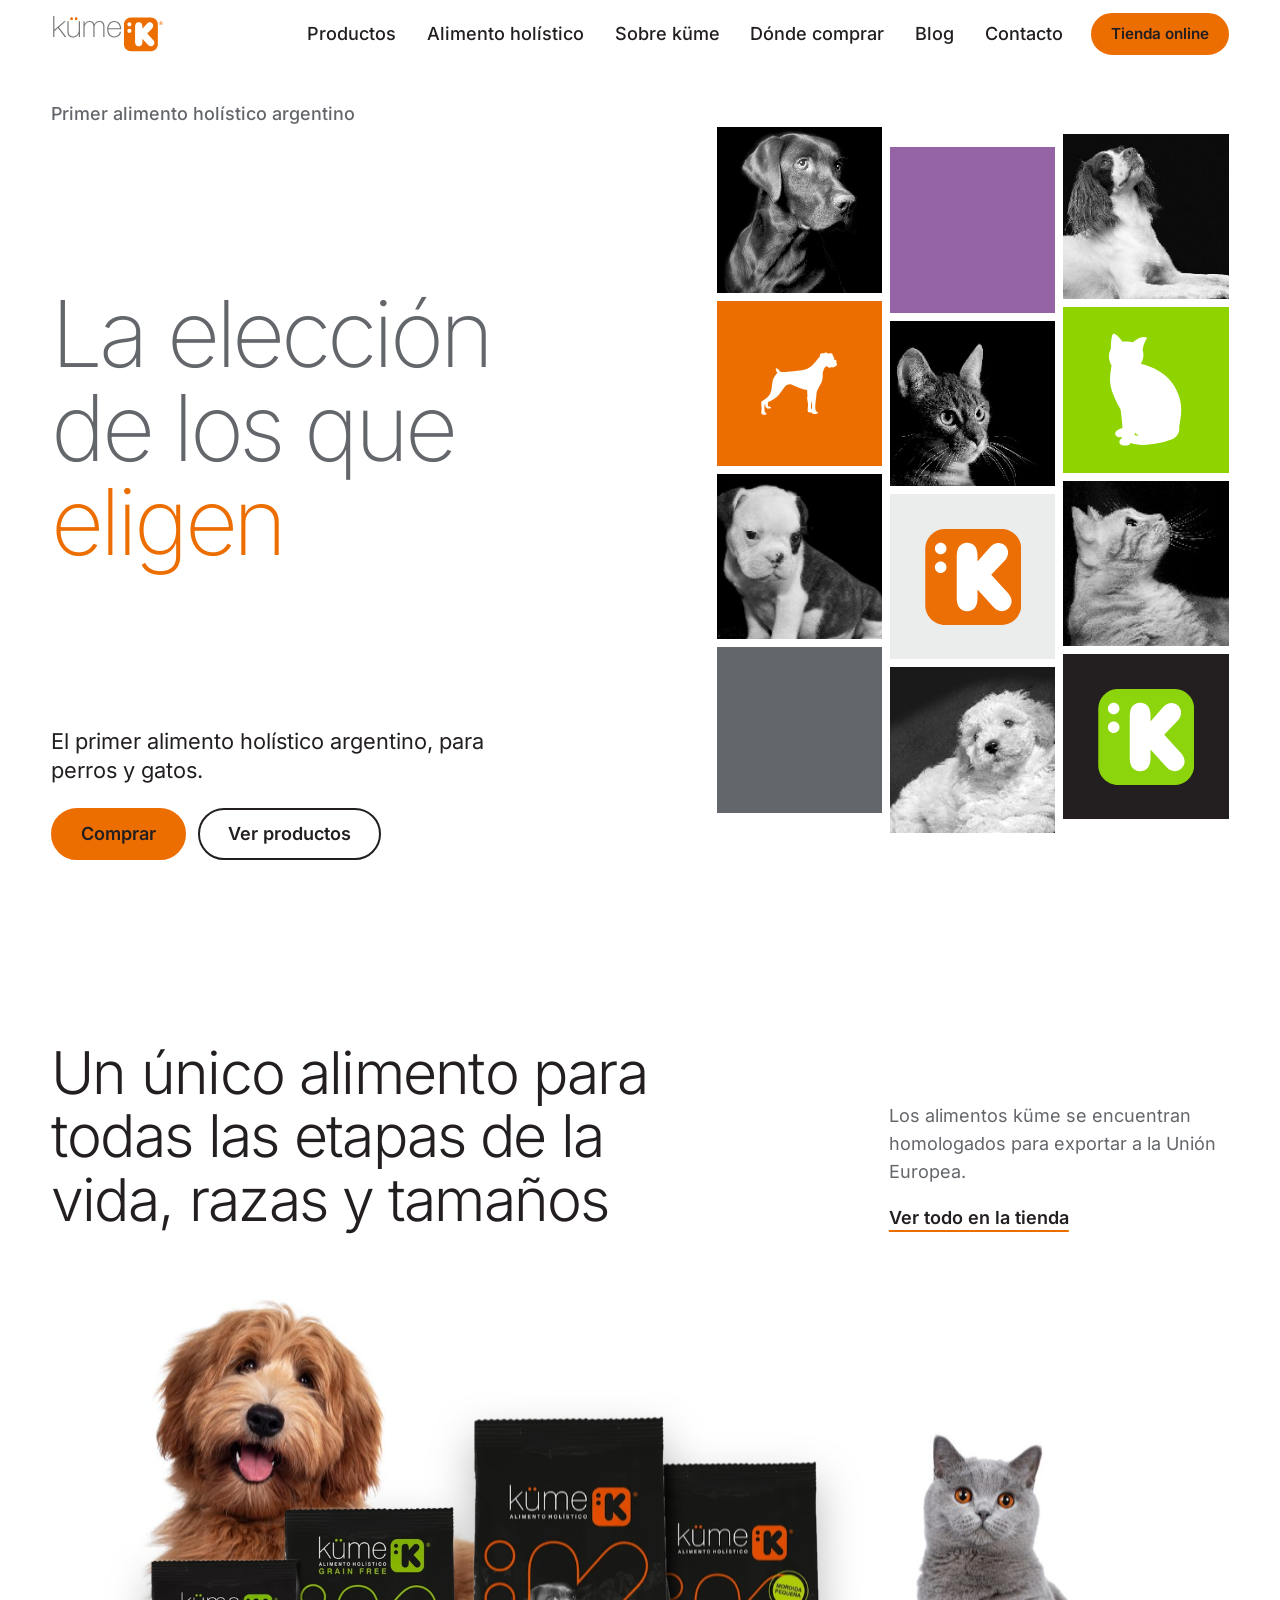
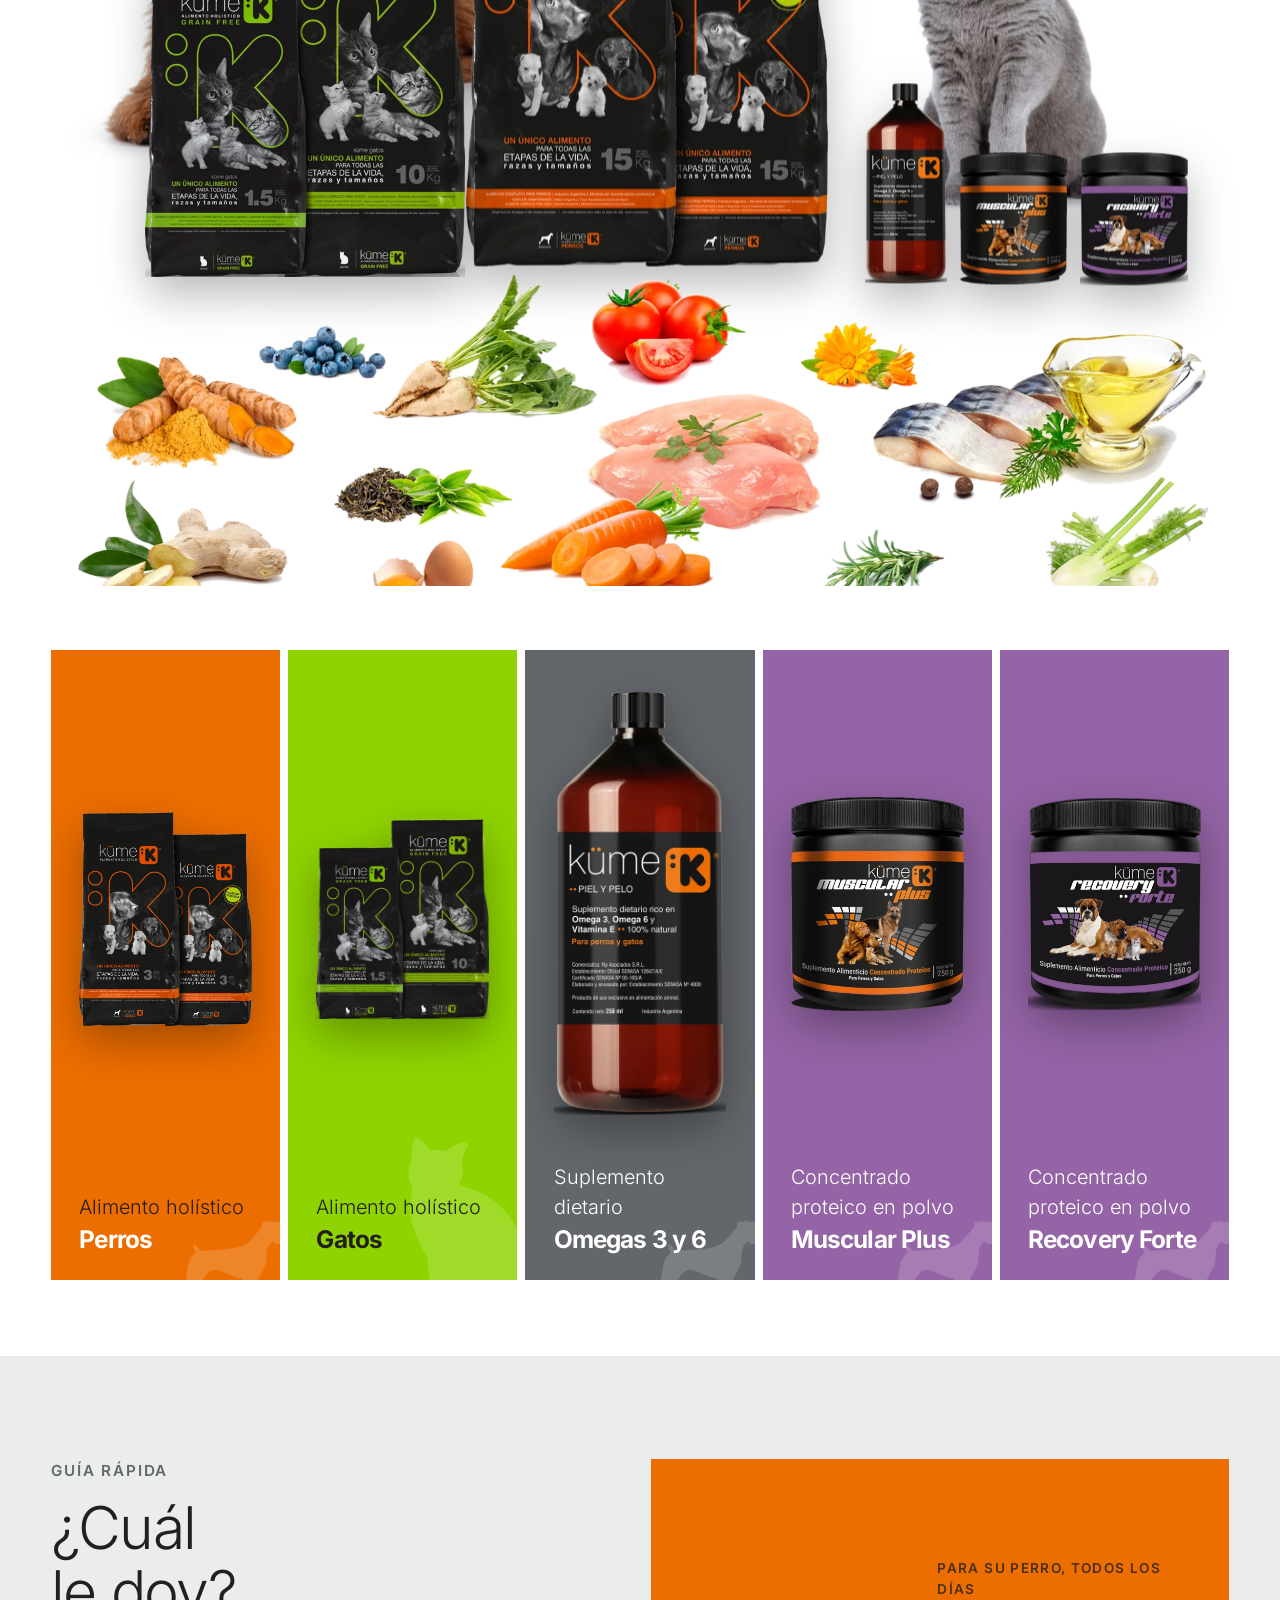
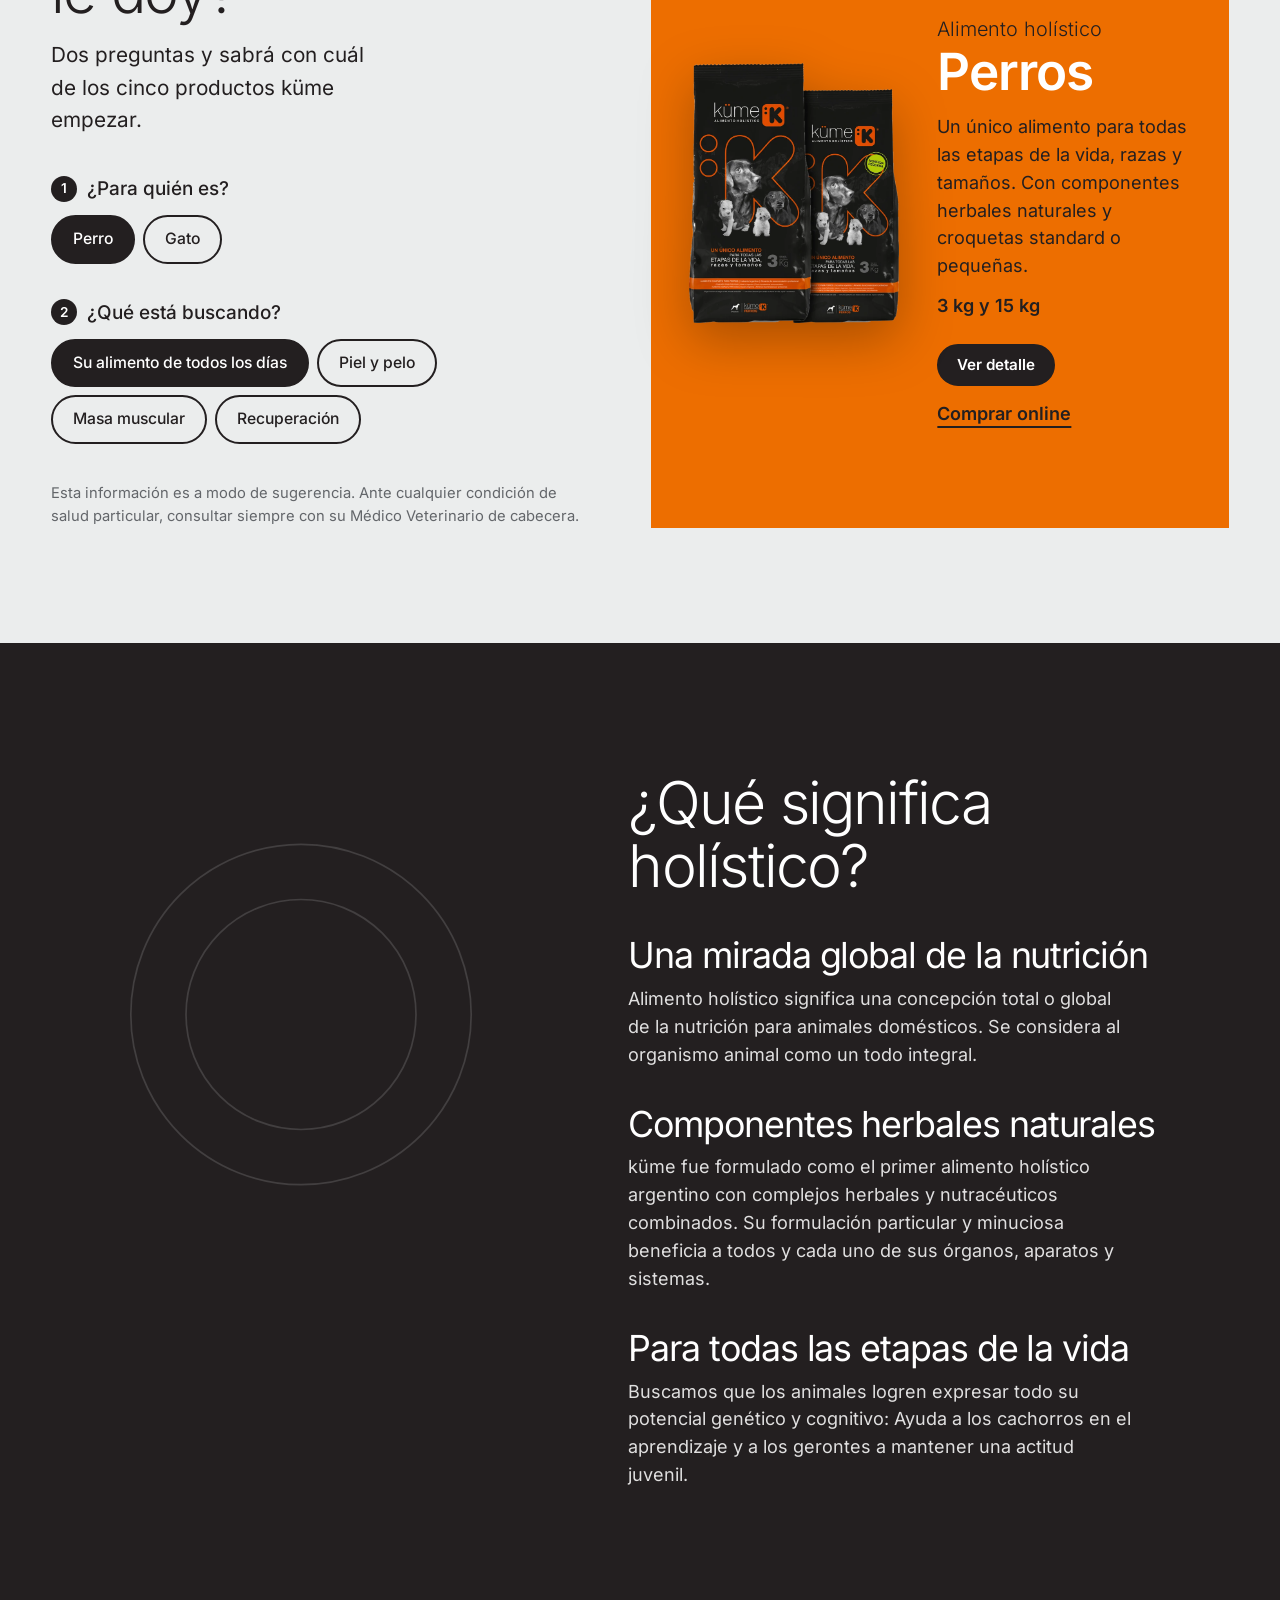
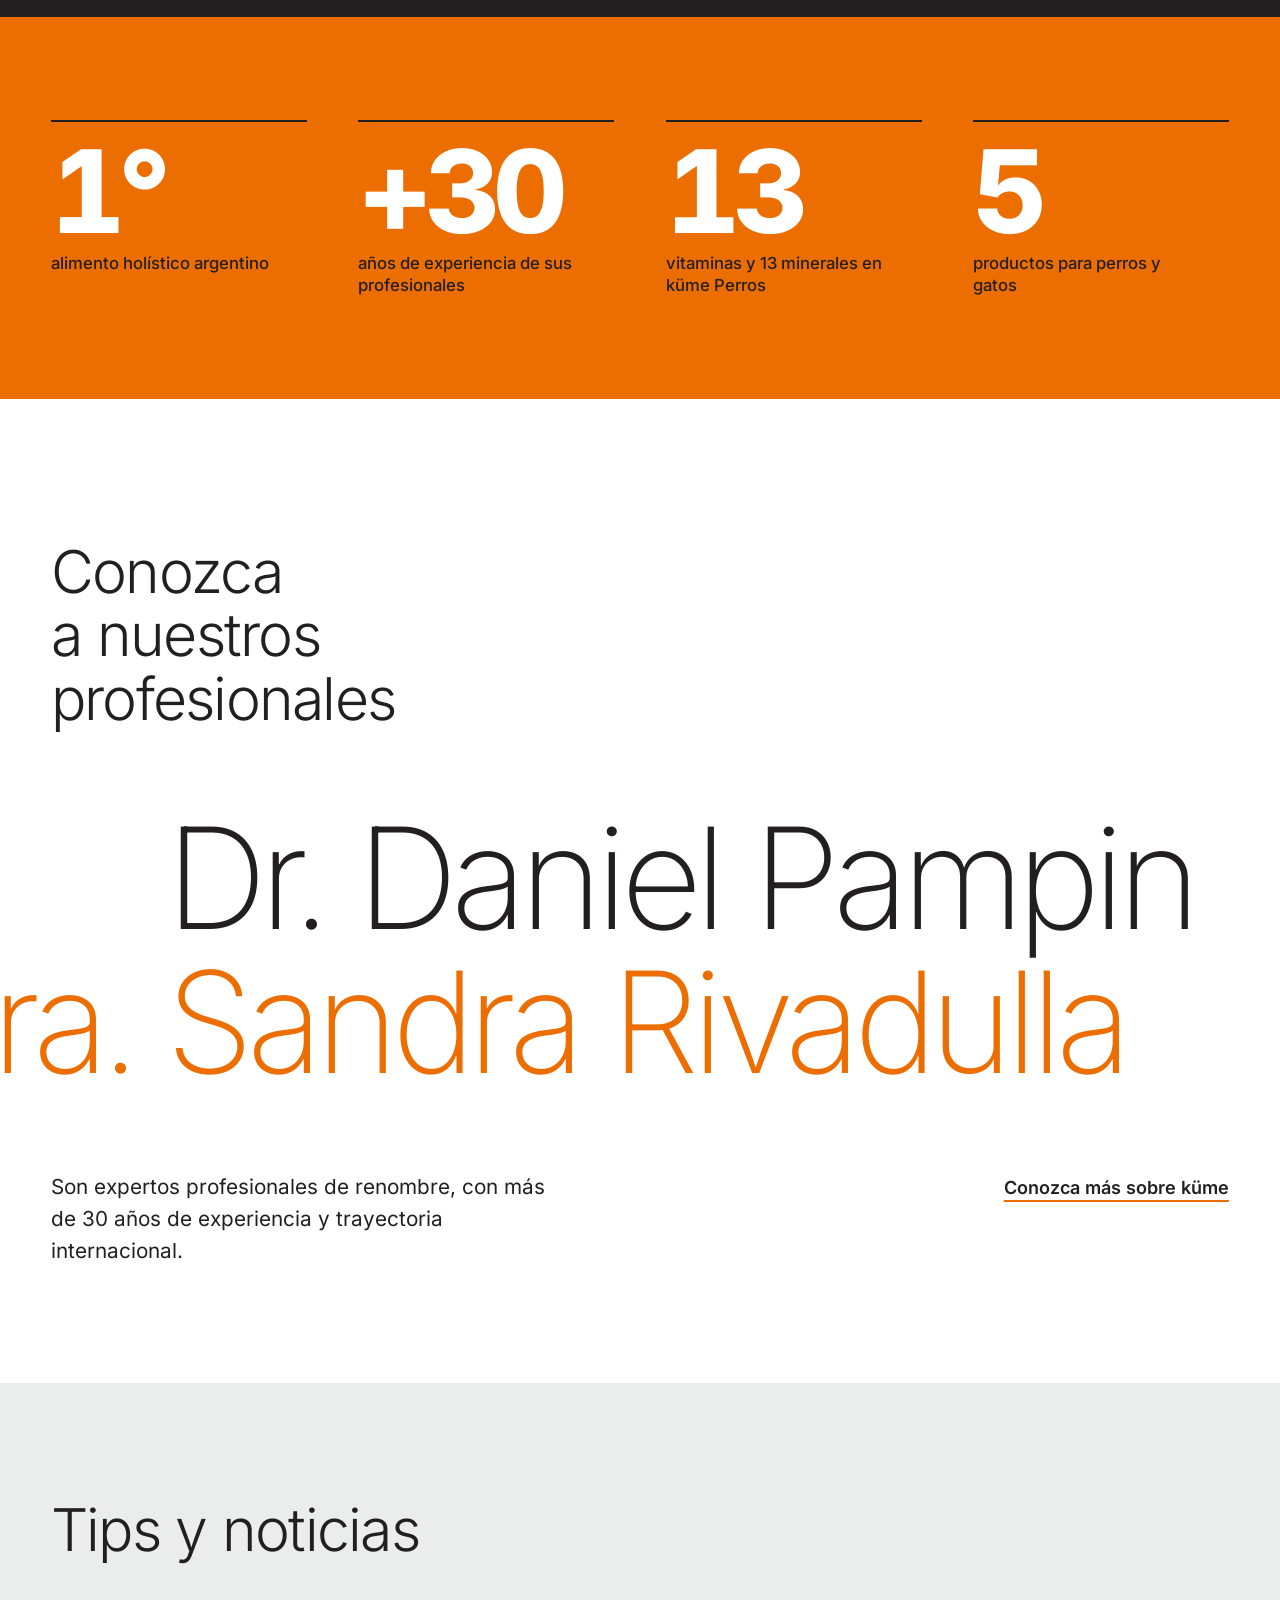
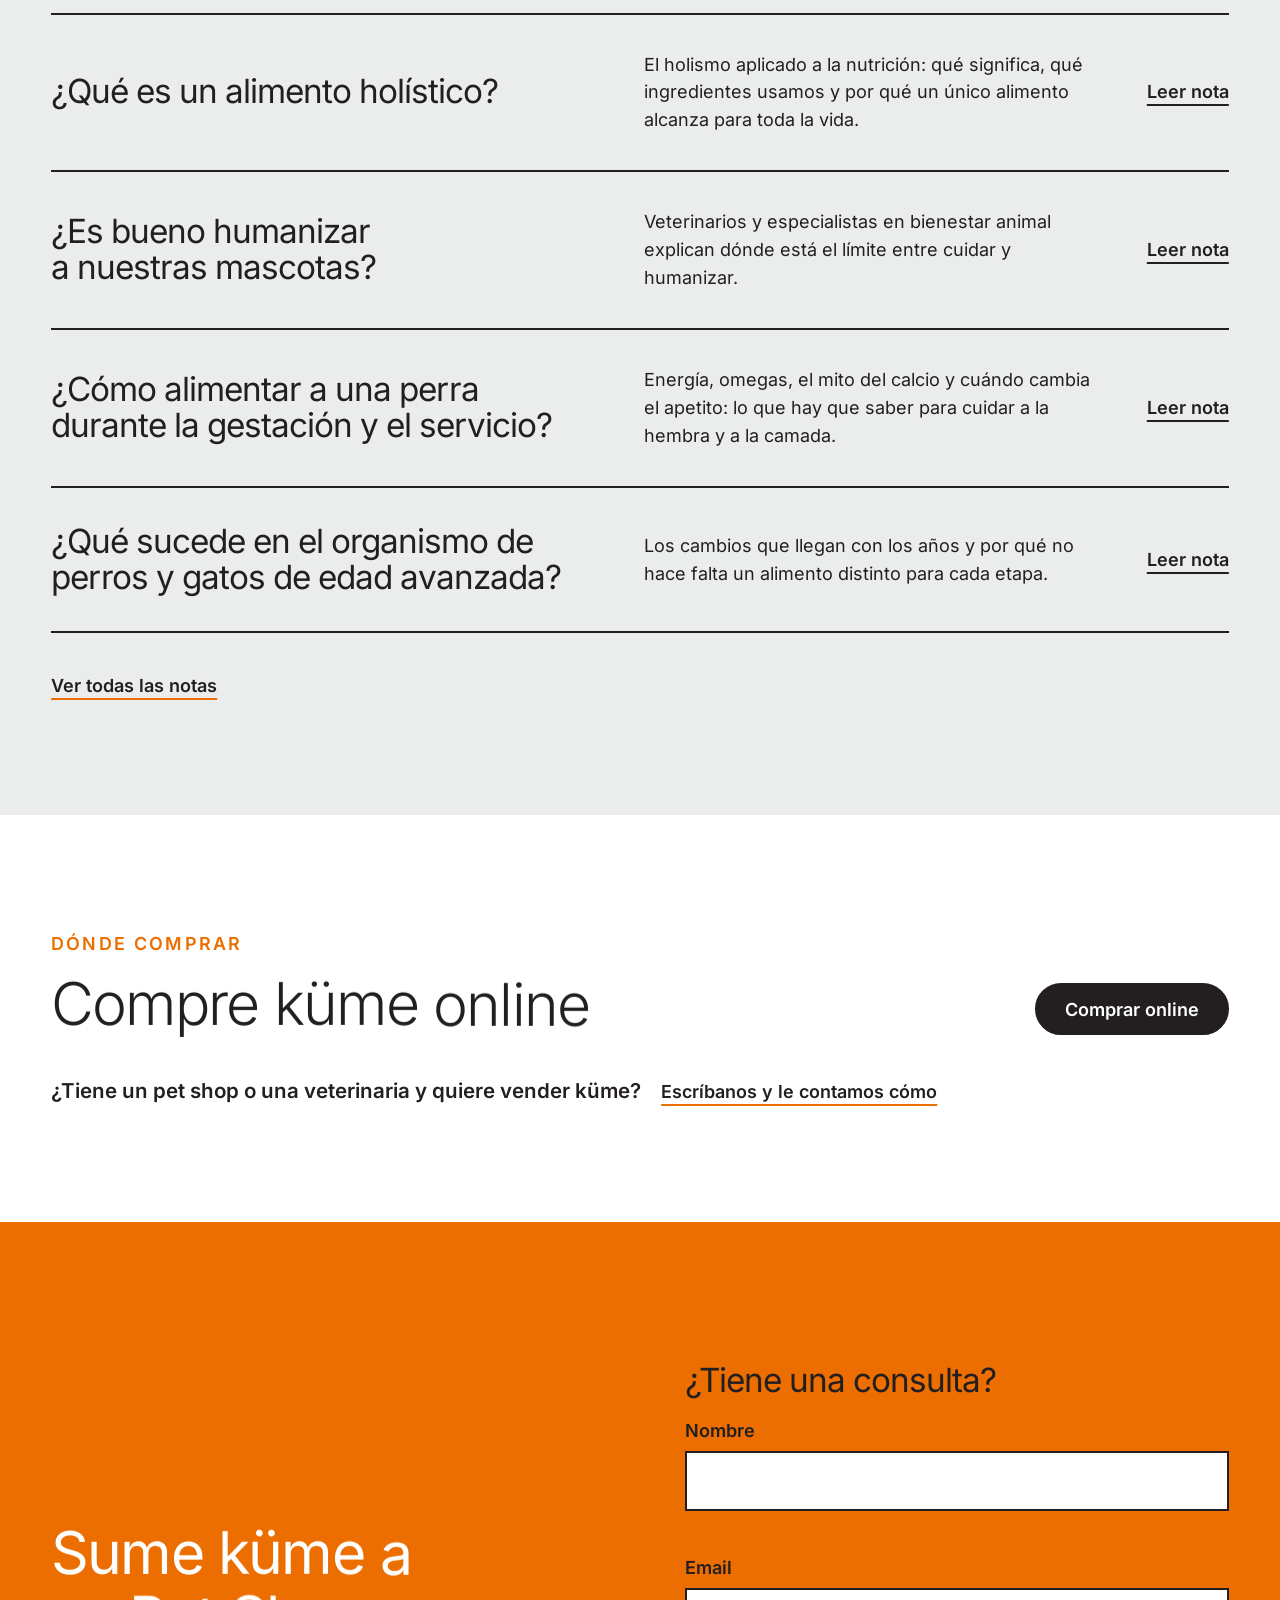
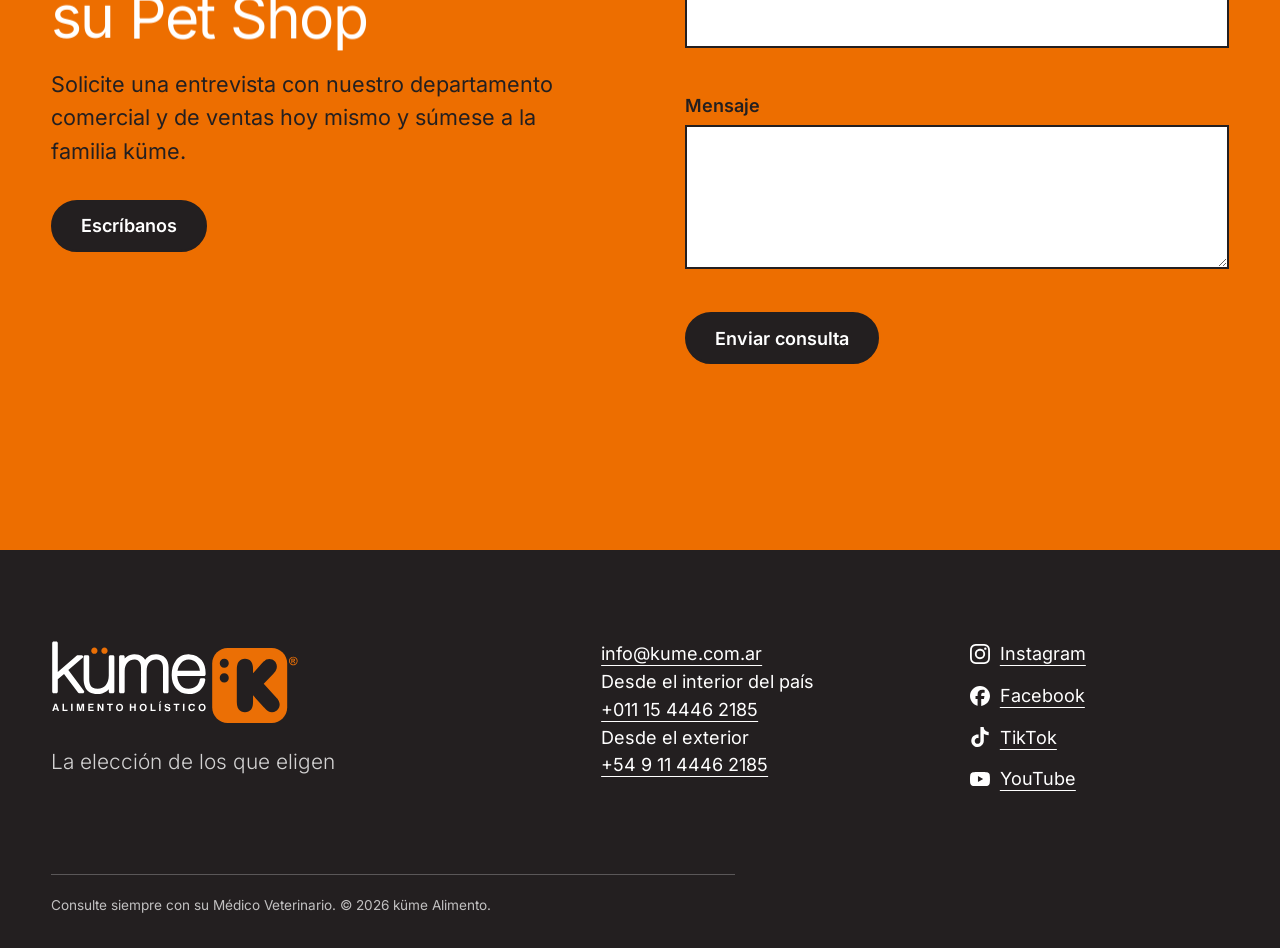
==== commit fbdfafb3: "Versión para producción: formulario con contacto.php, redirecciones del sitio viejo (.htaccess), sit" ====
--- a/index.html
+++ b/index.html
@@ -5,6 +5,11 @@
   <meta name="viewport" content="width=device-width, initial-scale=1">
   <title>küme | Alimento holístico para perros y gatos</title>
   <meta name="description" content="küme, el primer alimento holístico argentino para perros y gatos, con componentes herbales naturales. Conozca los productos y compre en la tienda online.">
+  <link rel="canonical" href="https://kume.com.ar/">
+  <meta property="og:url" content="https://kume.com.ar/">
+  <meta property="og:image" content="https://kume.com.ar/assets/img/og.jpg">
+  <meta property="og:image:width" content="1200">
+  <meta property="og:image:height" content="630">
   <meta name="theme-color" content="#ffffff">
 
   <meta property="og:type" content="website">
@@ -12,7 +17,6 @@
   <meta property="og:title" content="küme | Alimento holístico para perros y gatos">
   <meta property="og:description" content="La elección de los que eligen. Primer alimento holístico argentino.">
   <meta property="og:locale" content="es_AR">
-  <!-- Agregar cuando exista la imagen (1200x630): <meta property="og:image" content="https://TU-USUARIO.github.io/kume-demo/assets/img/og.jpg"> -->
   <meta name="twitter:card" content="summary_large_image">
 
   <link rel="icon" href="assets/img/favicon.svg" type="image/svg+xml">
@@ -141,7 +145,7 @@
 
       <ul class="panels" id="panels">
         <li class="panel panel--perros panel--naranja">
-          <a class="panel__link" href="https://kume.com.ar/productos/" target="_blank" rel="noopener" data-detalle="perros" data-cursor aria-haspopup="dialog">
+          <a class="panel__link" href="#producto-perros" data-detalle="perros" data-cursor aria-haspopup="dialog">
             <span class="panel__deco" aria-hidden="true"><img src="assets/img/silueta-perro.svg" alt=""></span>
             <span class="panel__pack"><img src="assets/img/pack-perros.webp" alt="" width="652" height="809" loading="lazy"></span>
             <span class="panel__body">
@@ -152,7 +156,7 @@
           </a>
         </li>
         <li class="panel panel--gatos panel--verde">
-          <a class="panel__link" href="https://kume.com.ar/productos/" target="_blank" rel="noopener" data-detalle="gatos" data-cursor aria-haspopup="dialog">
+          <a class="panel__link" href="#producto-gatos" data-detalle="gatos" data-cursor aria-haspopup="dialog">
             <span class="panel__deco" aria-hidden="true"><img src="assets/img/silueta-gato.svg" alt=""></span>
             <span class="panel__pack"><img src="assets/img/pack-gatos.webp" alt="" width="761" height="880" loading="lazy"></span>
             <span class="panel__body">
@@ -163,7 +167,7 @@
           </a>
         </li>
         <li class="panel panel--omegas panel--gris">
-          <a class="panel__link" href="https://kume.com.ar/productos/" target="_blank" rel="noopener" data-detalle="omegas" data-cursor aria-haspopup="dialog">
+          <a class="panel__link" href="#producto-omegas" data-detalle="omegas" data-cursor aria-haspopup="dialog">
             <span class="panel__deco" aria-hidden="true"><img src="assets/img/silueta-perro.svg" alt=""><img src="assets/img/silueta-gato.svg" alt=""></span>
             <span class="panel__pack"><img src="assets/img/pack-omegas.webp" alt="" width="360" height="880" loading="lazy"></span>
             <span class="panel__body">
@@ -174,7 +178,7 @@
           </a>
         </li>
         <li class="panel panel--muscular-plus panel--violeta">
-          <a class="panel__link" href="https://kume.com.ar/productos/" target="_blank" rel="noopener" data-detalle="muscular-plus" data-cursor aria-haspopup="dialog">
+          <a class="panel__link" href="#producto-muscular-plus" data-detalle="muscular-plus" data-cursor aria-haspopup="dialog">
             <span class="panel__deco" aria-hidden="true"><img src="assets/img/silueta-perro.svg" alt=""><img src="assets/img/silueta-gato.svg" alt=""></span>
             <span class="panel__pack"><img src="assets/img/pack-muscular-plus.webp" alt="" width="333" height="412" loading="lazy"></span>
             <span class="panel__body">
@@ -185,7 +189,7 @@
           </a>
         </li>
         <li class="panel panel--recovery-forte panel--violeta">
-          <a class="panel__link" href="https://kume.com.ar/productos/" target="_blank" rel="noopener" data-detalle="recovery-forte" data-cursor aria-haspopup="dialog">
+          <a class="panel__link" href="#producto-recovery-forte" data-detalle="recovery-forte" data-cursor aria-haspopup="dialog">
             <span class="panel__deco" aria-hidden="true"><img src="assets/img/silueta-perro.svg" alt=""><img src="assets/img/silueta-gato.svg" alt=""></span>
             <span class="panel__pack"><img src="assets/img/pack-recovery-forte.webp" alt="" width="337" height="413" loading="lazy"></span>
             <span class="panel__body">
@@ -247,7 +251,7 @@
           <span class="guia__text" id="guia-text">Un único alimento para todas las etapas de la vida, razas y tamaños. Con componentes herbales naturales y croquetas standard o pequeñas.</span>
           <span class="guia__pres" id="guia-pres">3 kg y 15 kg</span>
           <span class="guia__actions">
-            <a class="btn btn--dark btn--small" id="guia-detalle" href="https://kume.com.ar/productos/" data-detalle="perros" aria-haspopup="dialog">Ver detalle</a>
+            <a class="btn btn--dark btn--small" id="guia-detalle" href="#producto-perros" data-detalle="perros" aria-haspopup="dialog">Ver detalle</a>
             <a class="link" href="https://kume3.mitiendanube.com/" target="_blank" rel="noopener">Comprar online</a>
           </span>
         </span>
@@ -389,7 +393,7 @@
         <a class="btn btn--dark" data-magnetic href="mailto:info@kume.com.ar">Escríbanos</a>
       </div>
 
-      <form class="form" id="form-contacto" novalidate>
+      <form class="form" id="form-contacto" action="contacto.php" method="post" novalidate>
         <h3>¿Tiene una consulta?</h3>
         <div class="field">
           <label for="nombre">Nombre</label>
@@ -405,6 +409,10 @@
           <label for="mensaje">Mensaje</label>
           <textarea id="mensaje" name="mensaje" rows="4" required></textarea>
           <span class="field__error" data-error-for="mensaje"></span>
+        </div>
+        <div class="field field--trampa" aria-hidden="true">
+          <label for="web">No completar</label>
+          <input id="web" name="web" type="text" tabindex="-1" autocomplete="off">
         </div>
         <button class="btn btn--dark" type="submit">Enviar consulta</button>
         <p class="form__status" role="status" aria-live="polite"></p>
@@ -432,7 +440,7 @@
         <li><a href="https://www.youtube.com/@kume.alimento" target="_blank" rel="noopener"><svg class="soc-ic" viewBox="0 0 24 24" aria-hidden="true" focusable="false"><path d="M23.498 6.186a3.016 3.016 0 0 0-2.122-2.136C19.505 3.545 12 3.545 12 3.545s-7.505 0-9.377.505A3.017 3.017 0 0 0 .502 6.186C0 8.07 0 12 0 12s0 3.93.502 5.814a3.016 3.016 0 0 0 2.122 2.136c1.871.505 9.376.505 9.376.505s7.505 0 9.377-.505a3.015 3.015 0 0 0 2.122-2.136C24 15.93 24 12 24 12s0-3.93-.502-5.814zM9.545 15.568V8.432L15.818 12l-6.273 3.568z"/></svg><span>YouTube</span></a></li>
       </ul>
     </div>
-    <p class="site-footer__legal">Consulte siempre con su Médico Veterinario. © 2026 küme Alimento. Demo de rediseño con fines de presentación: La marca, los textos y las imágenes pertenecen a küme y este no es el sitio oficial.</p>
+    <p class="site-footer__legal">Consulte siempre con su Médico Veterinario. © 2026 küme Alimento.</p>
   </footer>
 
   <!-- DETALLE DE PRODUCTO (panel lateral) -->
--- a/assets/css/styles.css
+++ b/assets/css/styles.css
@@ -1547,3 +1547,4 @@
 .site-footer__social li + li { margin-top: 10px; }
 .soc-ic { width: 20px; height: 20px; flex: none; fill: currentColor; transition: fill .2s; }
 .site-footer__social a:hover .soc-ic { fill: var(--naranja); }
+.field--trampa { position: absolute; left: -9999px; width: 1px; height: 1px; overflow: hidden; }
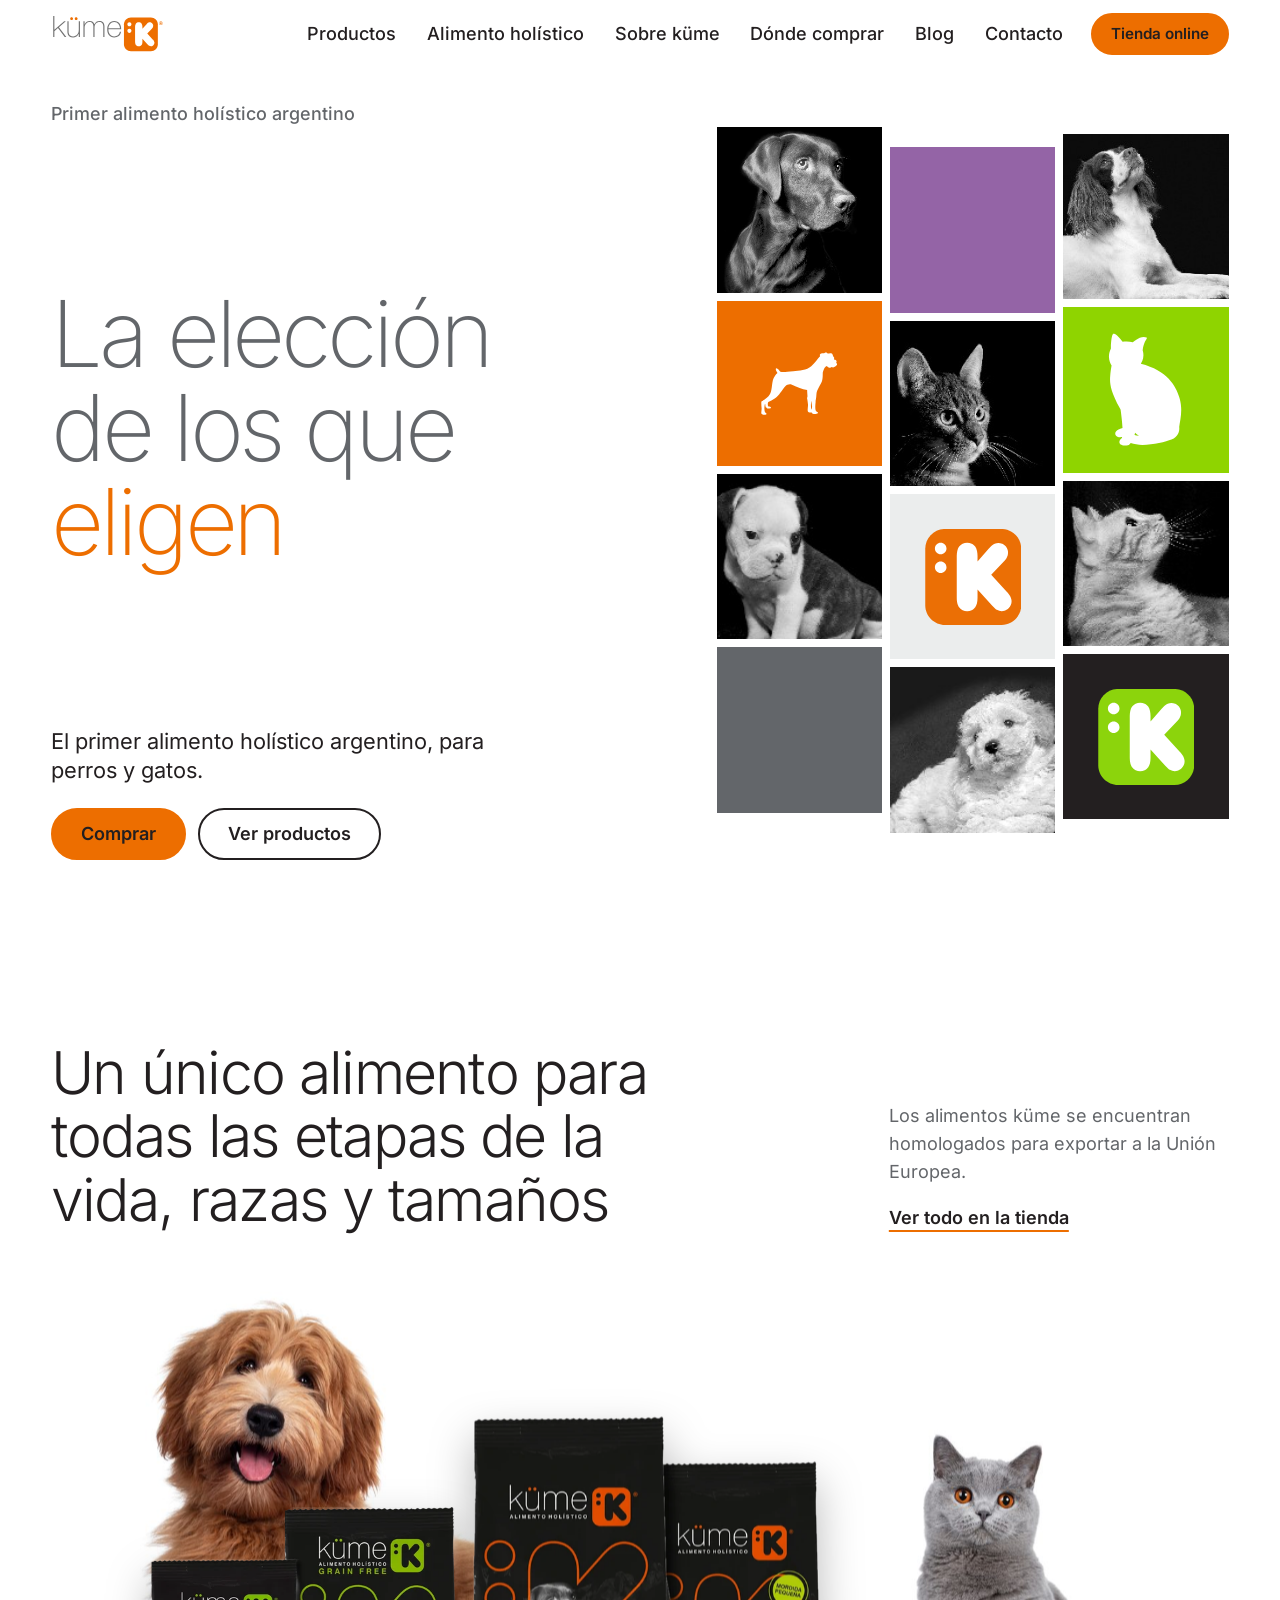
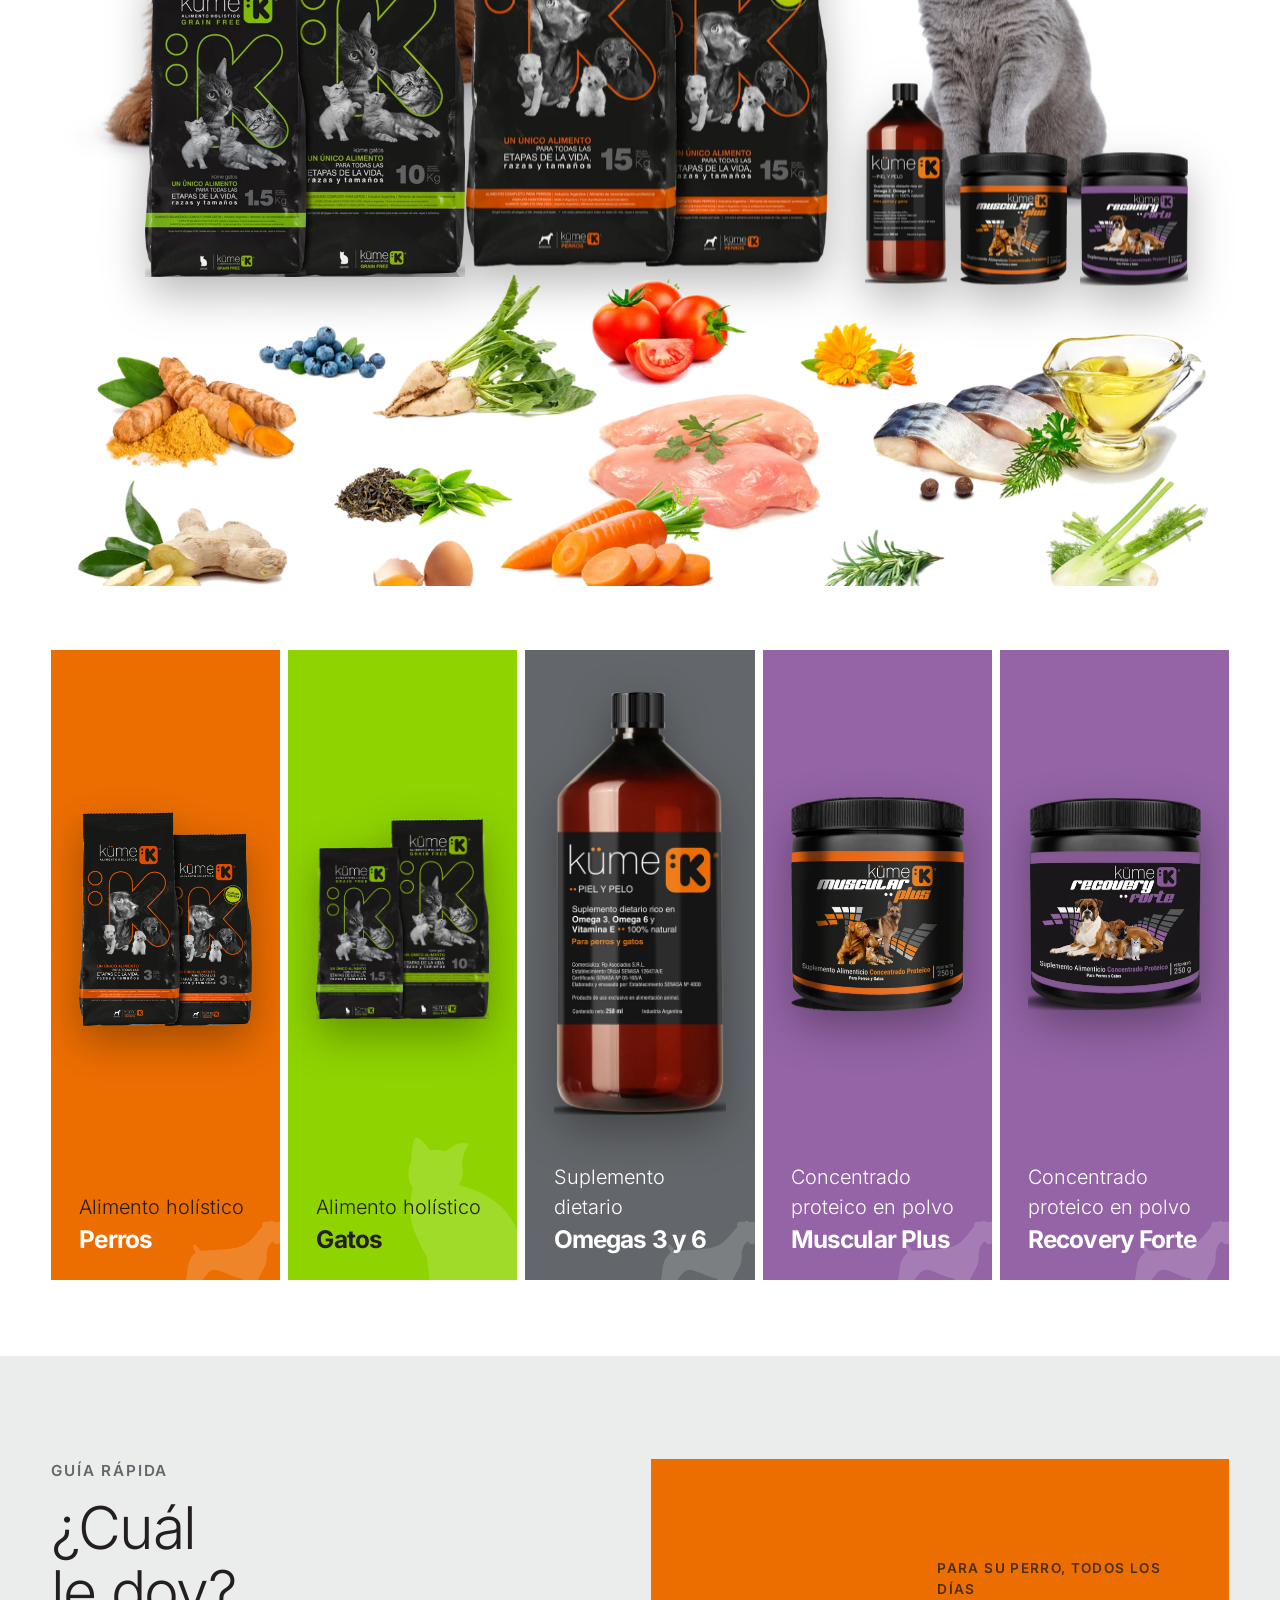
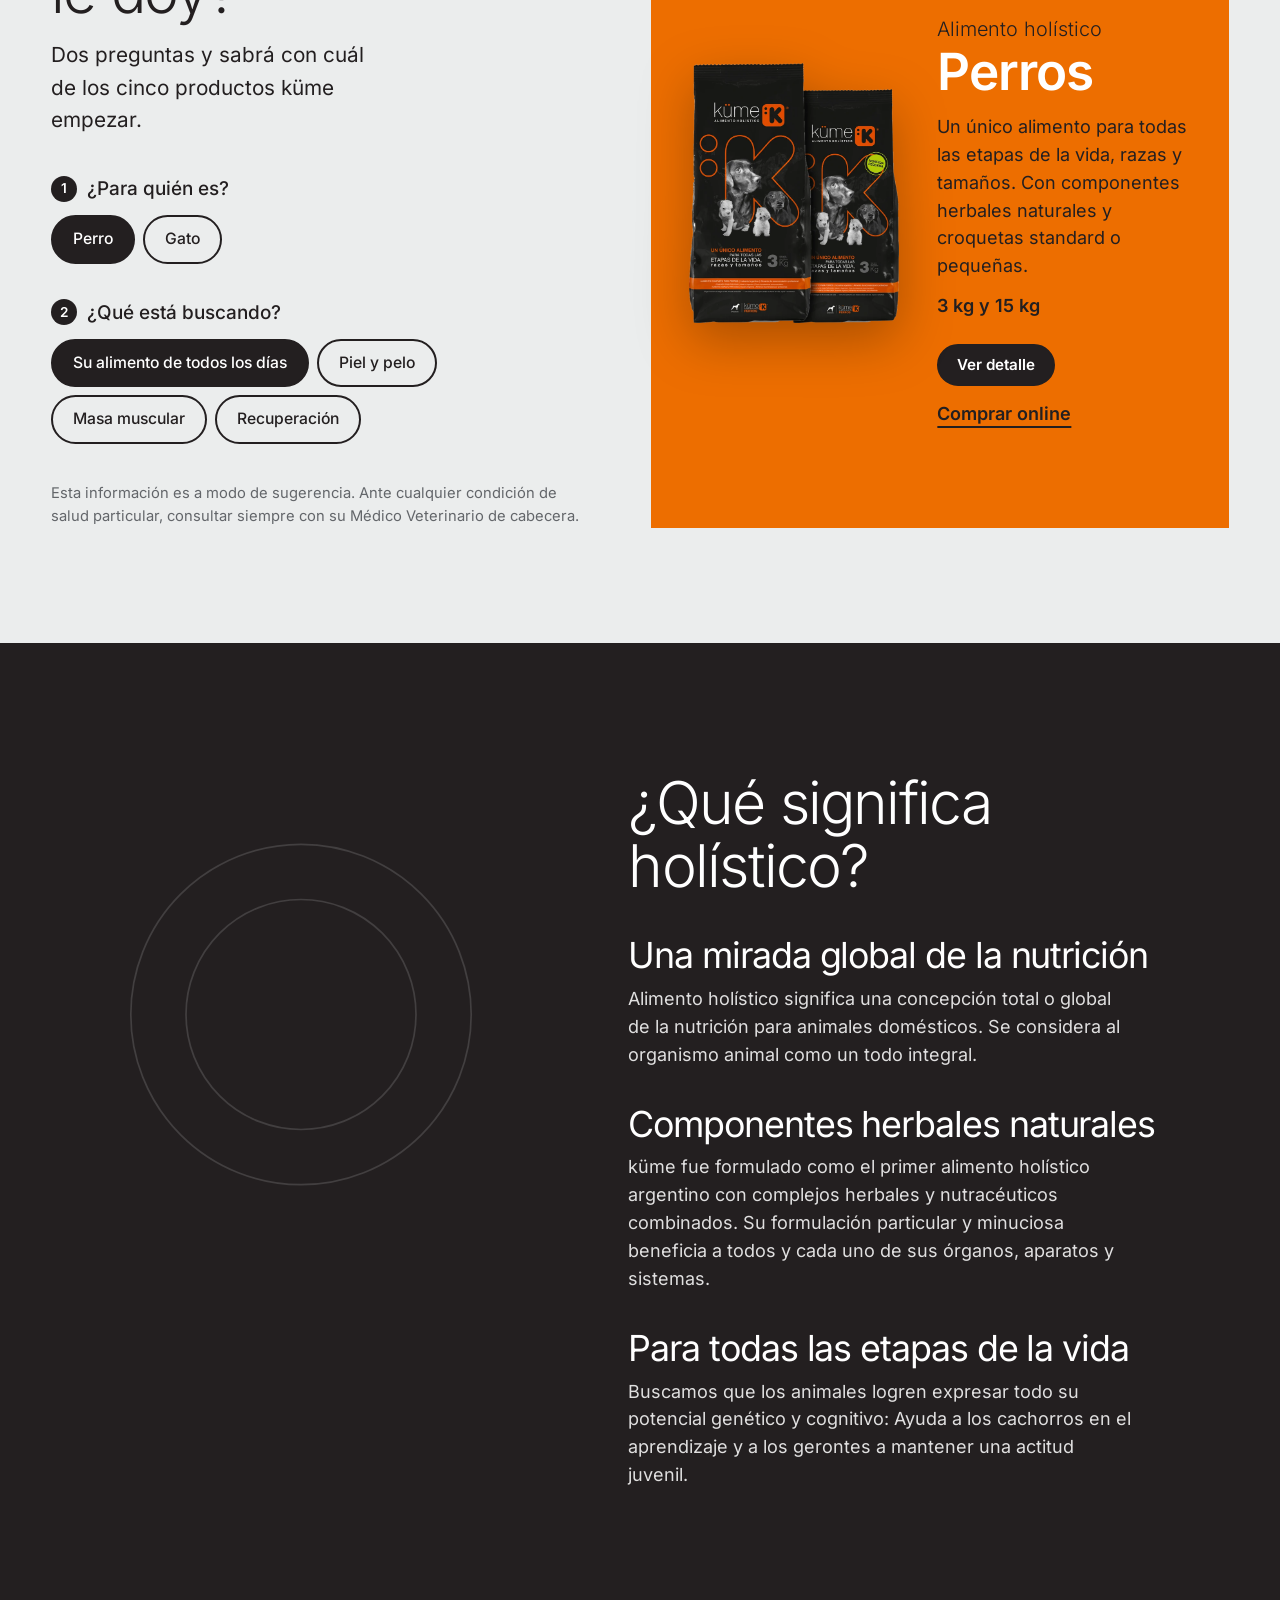
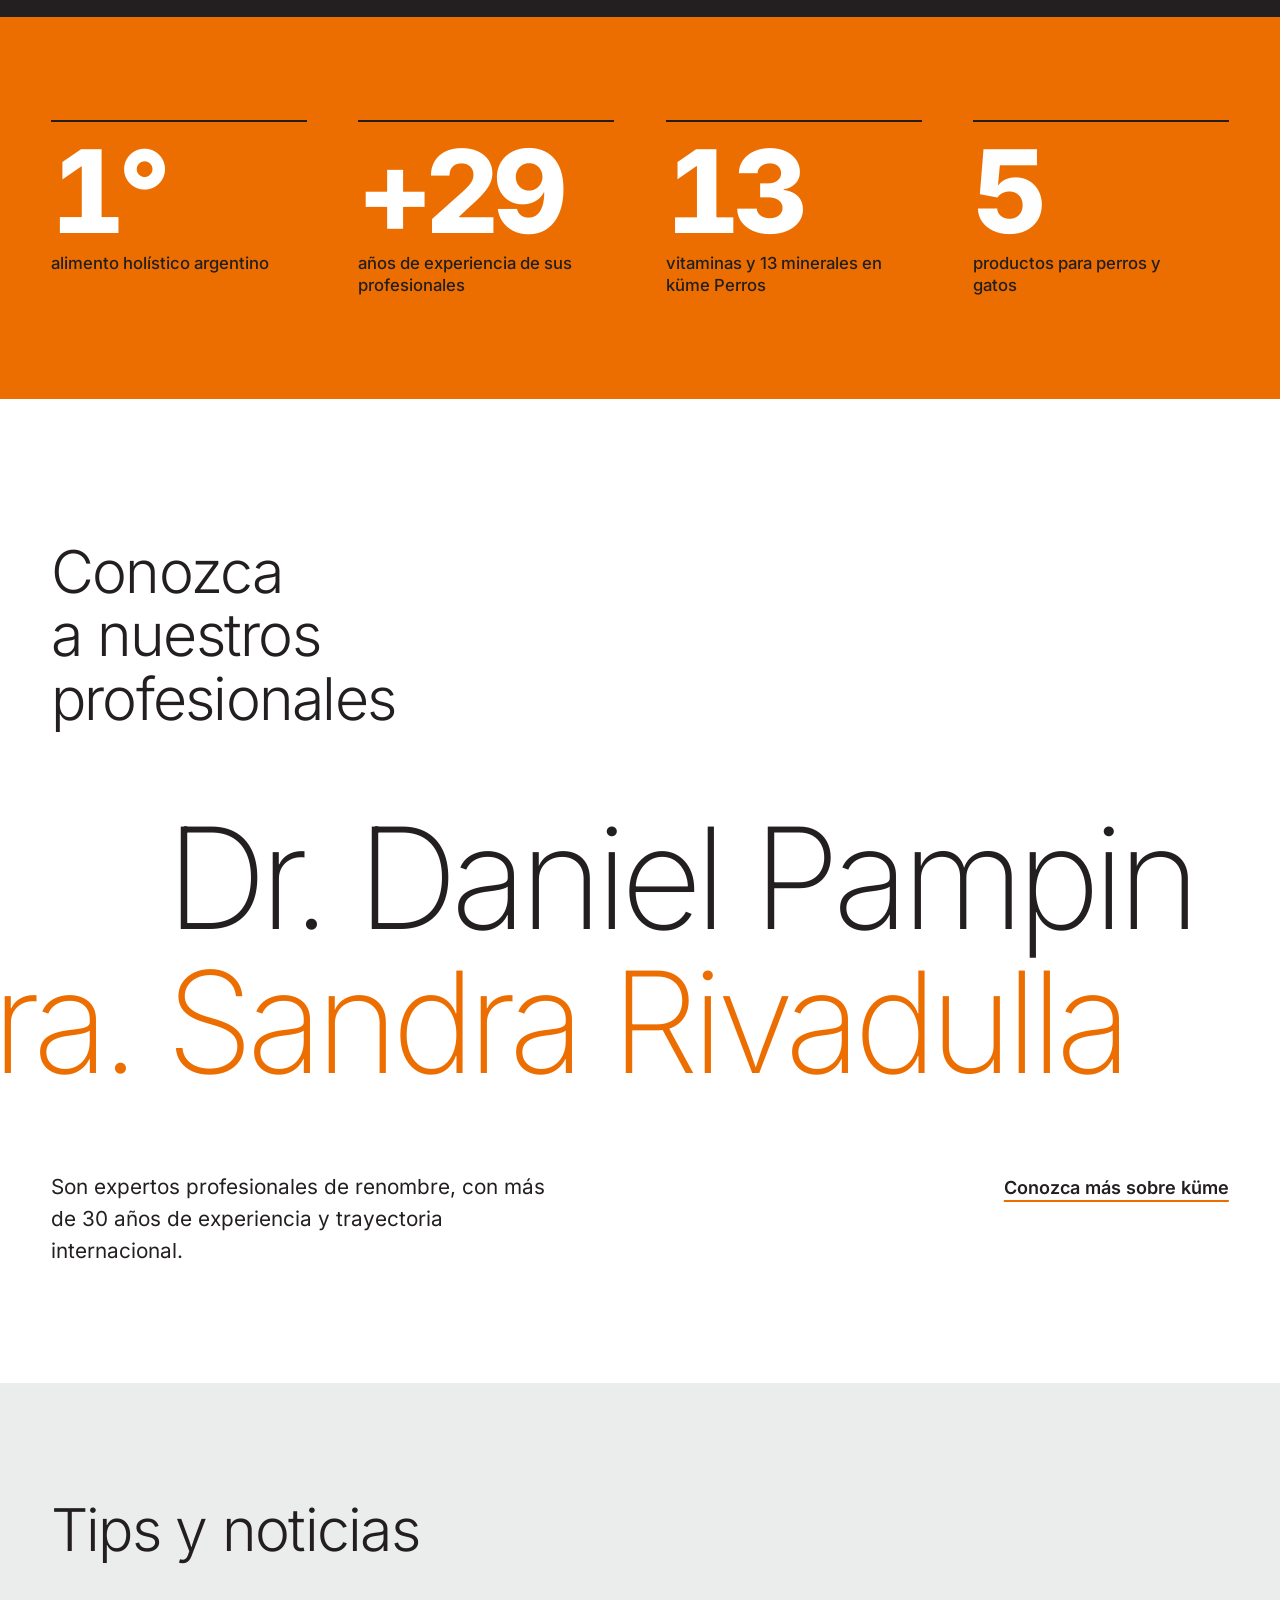
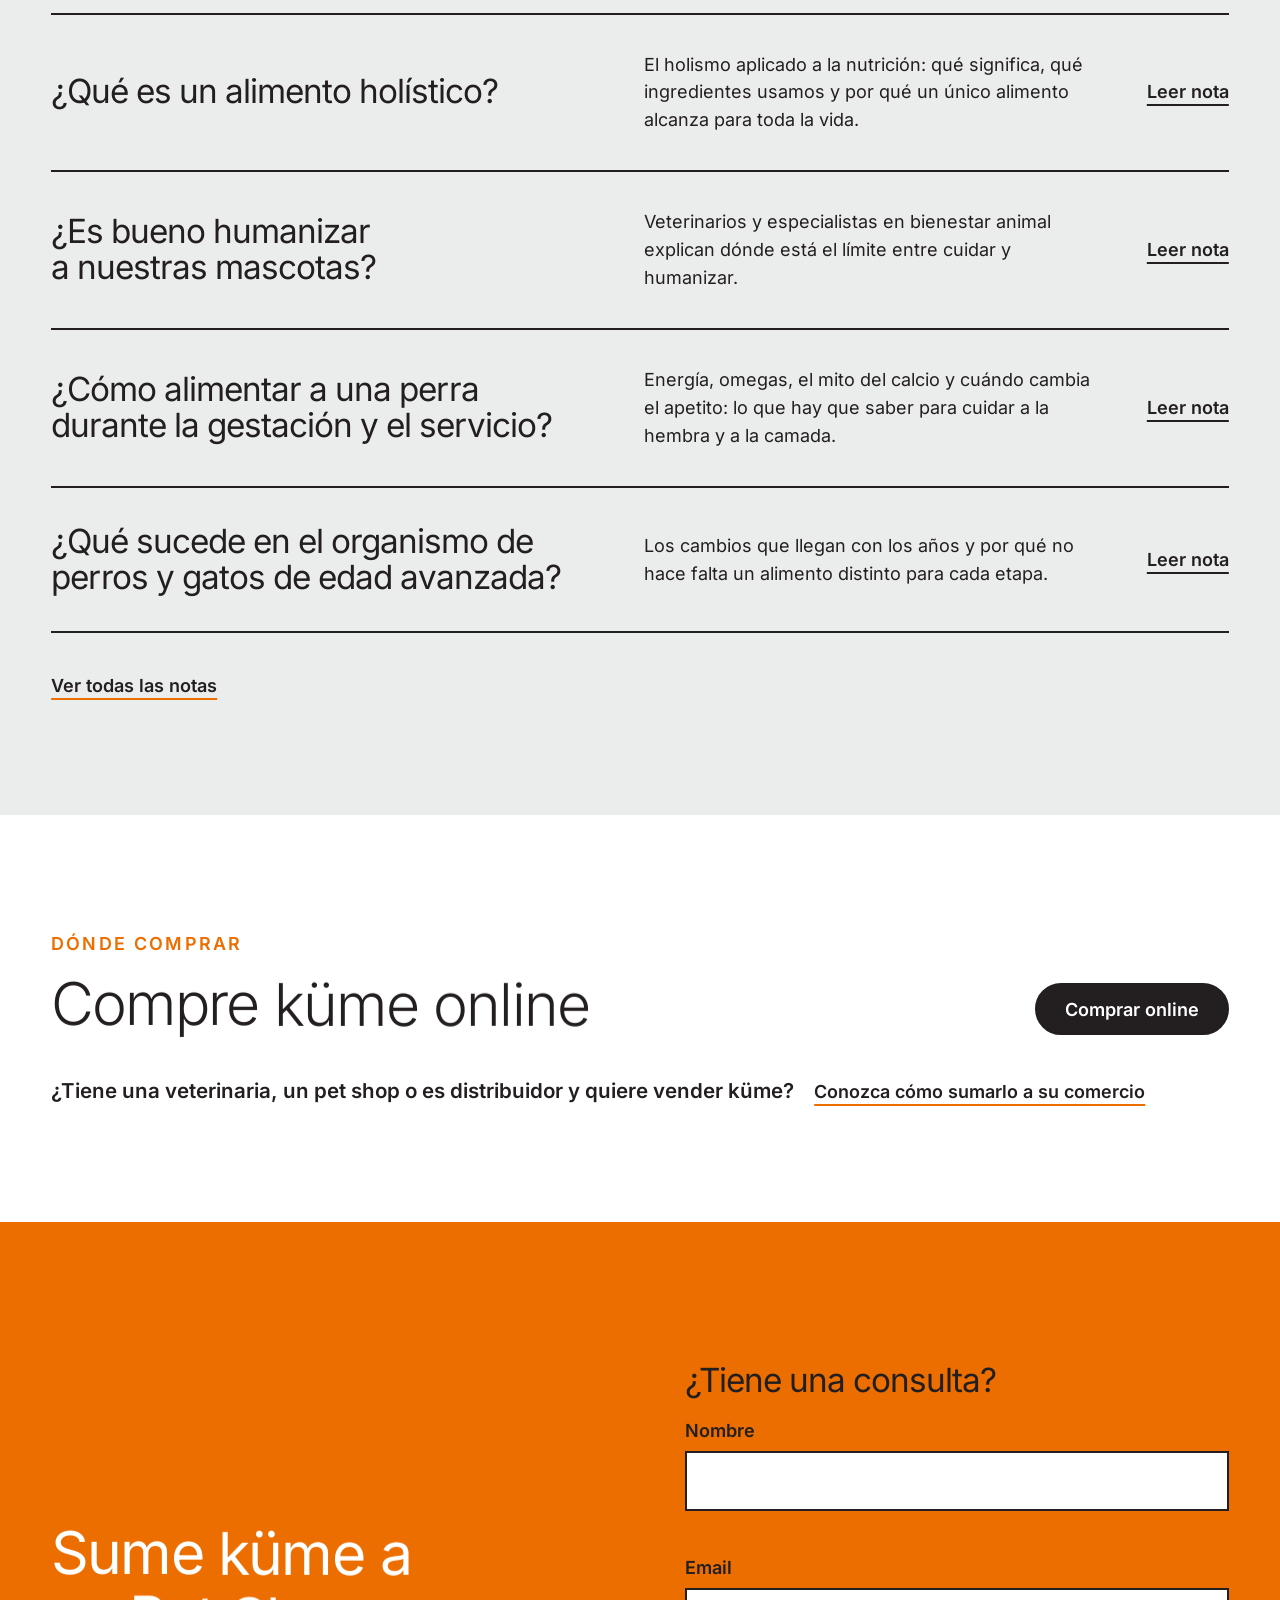
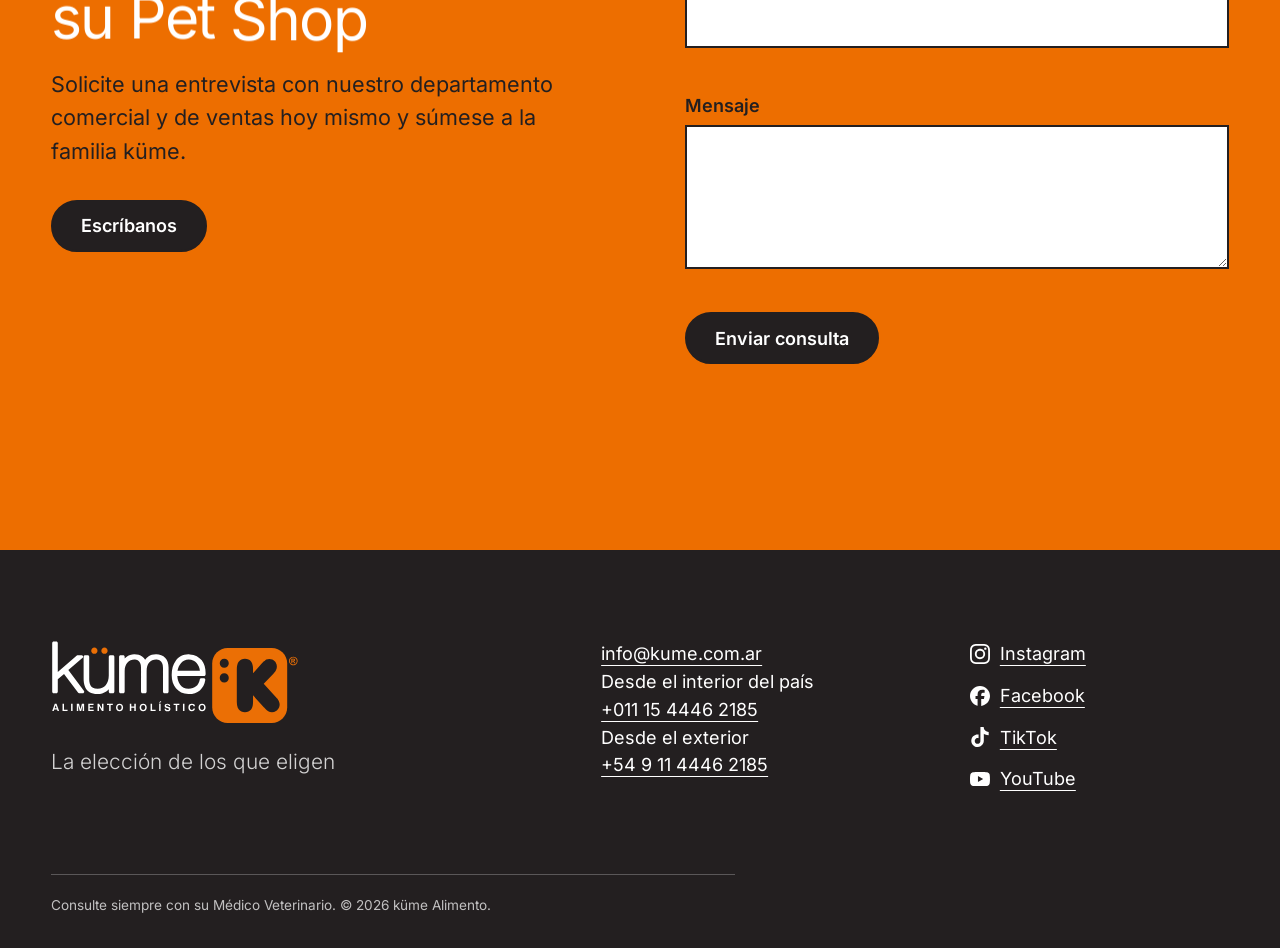
==== commit fecb9648: "Página Cómo comprar: comercios (formulario a info@ y WhatsApp) y particulares (venta directa) Pendie" ====
--- a/index.html
+++ b/index.html
@@ -52,7 +52,7 @@
         <li><a href="#productos">Productos</a></li>
         <li><a href="#holistico">Alimento holístico</a></li>
         <li><a href="sobre-kume.html">Sobre küme</a></li>
-        <li><a href="#donde-comprar">Dónde comprar</a></li>
+        <li><a href="comprar.html">Dónde comprar</a></li>
         <li><a href="blog.html">Blog</a></li>
         <li><a href="#contacto">Contacto</a></li>
       </ul>
@@ -381,8 +381,8 @@
       </div>
 
       <div class="stores__cta">
-        <p>¿Tiene un pet shop o una veterinaria y quiere vender küme?</p>
-        <a class="link" href="#contacto">Escríbanos y le contamos cómo</a>
+        <p>¿Tiene una veterinaria, un pet shop o es distribuidor y quiere vender küme?</p>
+        <a class="link" href="comprar.html#comercios">Conozca cómo sumarlo a su comercio</a>
       </div>
     </section>
 
--- a/assets/css/styles.css
+++ b/assets/css/styles.css
@@ -1548,3 +1548,110 @@
 .soc-ic { width: 20px; height: 20px; flex: none; fill: currentColor; transition: fill .2s; }
 .site-footer__social a:hover .soc-ic { fill: var(--naranja); }
 .field--trampa { position: absolute; left: -9999px; width: 1px; height: 1px; overflow: hidden; }
+
+/* ---------- Cómo comprar (comprar.html) ---------- */
+
+.buy-hero { padding: clamp(48px, 8vw, 110px) var(--gutter) clamp(40px, 6vw, 80px); }
+.buy-hero .about-hero__title { max-width: 18ch; margin-bottom: 20px; }
+.about-hero__title .em-verde { color: var(--verde); }
+.buy-hero__lead { font-size: clamp(1.15rem, 1.6vw, 1.4rem); margin-bottom: clamp(28px, 4vw, 48px); }
+
+.buy-paths { display: grid; grid-template-columns: repeat(2, minmax(0, 1fr)); gap: 12px; }
+.buy-path {
+  display: grid;
+  grid-template-columns: 1fr auto;
+  gap: 8px 24px;
+  align-items: end;
+  min-height: clamp(160px, 18vw, 240px);
+  padding: clamp(22px, 3vw, 40px);
+  color: var(--negro);
+  text-decoration: none;
+  transition: background-color .3s var(--ease), color .3s var(--ease);
+}
+.buy-path--naranja { background: var(--naranja); }
+.buy-path--verde { background: var(--verde); }
+.buy-path__tag { grid-column: 1 / -1; align-self: start; font-weight: 600; }
+.buy-path__title { font-size: clamp(1.6rem, 3vw, 2.6rem); font-weight: 300; line-height: 1.08; letter-spacing: -.03em; }
+.buy-path--naranja .buy-path__title { color: var(--blanco); }
+.buy-path__go { font-size: clamp(1.8rem, 3vw, 2.6rem); line-height: 1; transition: transform .3s var(--ease); }
+.buy-path:hover { background: var(--negro); color: var(--blanco); }
+.buy-path:hover .buy-path__title { color: var(--blanco); }
+.buy-path:hover .buy-path__go { transform: translateX(6px); }
+.buy-path:focus-visible { outline: 3px solid var(--negro); outline-offset: 3px; }
+
+.buy {
+  display: grid;
+  grid-template-columns: minmax(0, 1fr) minmax(0, 1fr);
+  gap: clamp(40px, 7vw, 120px);
+  align-items: start;
+  padding: clamp(72px, 10vw, 140px) var(--gutter);
+}
+.buy--comercios { background: var(--humo); }
+.buy--particulares { align-items: center; }
+.buy__lead > p { max-width: 46ch; margin-bottom: 16px; font-size: 1.1em; }
+.buy__lead h2 { margin: 6px 0 24px; font-weight: 400; }
+.buy .eyebrow { font-size: clamp(1rem, 1.4vw, 1.2rem); }
+.buy--comercios .eyebrow { color: var(--naranja); }
+.buy--particulares .eyebrow { color: #4d7a00; }
+
+.buy__sub { margin: 36px 0 12px; font-size: 1.15rem; font-weight: 600; }
+.buy__line { border-top: 2px solid var(--negro); }
+.buy__line li {
+  display: grid;
+  grid-template-columns: 14px 9.5em 1fr;
+  gap: 4px 14px;
+  align-items: baseline;
+  padding: 12px 0;
+  border-bottom: 1px solid rgb(35 31 32 / .25);
+}
+.buy__line b { font-weight: 600; }
+.sq { width: 14px; height: 14px; align-self: center; }
+.sq--naranja { background: var(--naranja); }
+.sq--verde { background: var(--verde); }
+.sq--gris { background: var(--gris); }
+.sq--violeta { background: var(--violeta); }
+
+.buy__direct { margin-top: 36px; }
+.buy__direct > p:first-child { font-weight: 600; margin-bottom: 12px; }
+.buy__actions { display: flex; flex-wrap: wrap; gap: 12px; margin-top: 8px; }
+.buy__actions a[aria-disabled="true"] { cursor: not-allowed; }
+.buy__fig img { width: 100%; height: auto; }
+
+.buy .form { padding: clamp(24px, 3.4vw, 44px); background: var(--blanco); }
+.form__row { display: grid; grid-template-columns: repeat(2, minmax(0, 1fr)); gap: 16px; }
+.field .opt { font-weight: 400; color: var(--gris); }
+.field select {
+  width: 100%;
+  padding: 14px 44px 14px 16px;
+  border: 2px solid var(--negro);
+  border-radius: 0;
+  background: var(--blanco) url("data:image/svg+xml,%3Csvg xmlns='http://www.w3.org/2000/svg' width='14' height='9' viewBox='0 0 14 9'%3E%3Cpath d='M1 1l6 6 6-6' fill='none' stroke='%23231f20' stroke-width='2'/%3E%3C/svg%3E") no-repeat right 16px center;
+  color: var(--negro);
+  font: inherit;
+  appearance: none;
+}
+.field select[aria-invalid="true"] { border-color: #8f1010; }
+
+/* Marca visible solo para la revisión: se borra antes de publicar */
+.pendiente {
+  margin-top: 16px;
+  padding: 10px 14px;
+  border: 2px dashed var(--negro);
+  background: #fff6c2;
+  font-size: .92em;
+  font-weight: 600;
+  max-width: 52ch;
+}
+
+.buy__vet { padding: 32px var(--gutter) 56px; color: var(--gris); text-align: center; }
+
+@media (max-width: 899px) {
+  .buy { grid-template-columns: 1fr; }
+  .buy__fig { max-width: 480px; }
+}
+@media (max-width: 640px) {
+  .buy-paths { grid-template-columns: 1fr; }
+  .form__row { grid-template-columns: 1fr; }
+  .buy__line li { grid-template-columns: 14px 1fr; }
+  .buy__line li > :not(.sq):not(b) { grid-column: 2; }
+}
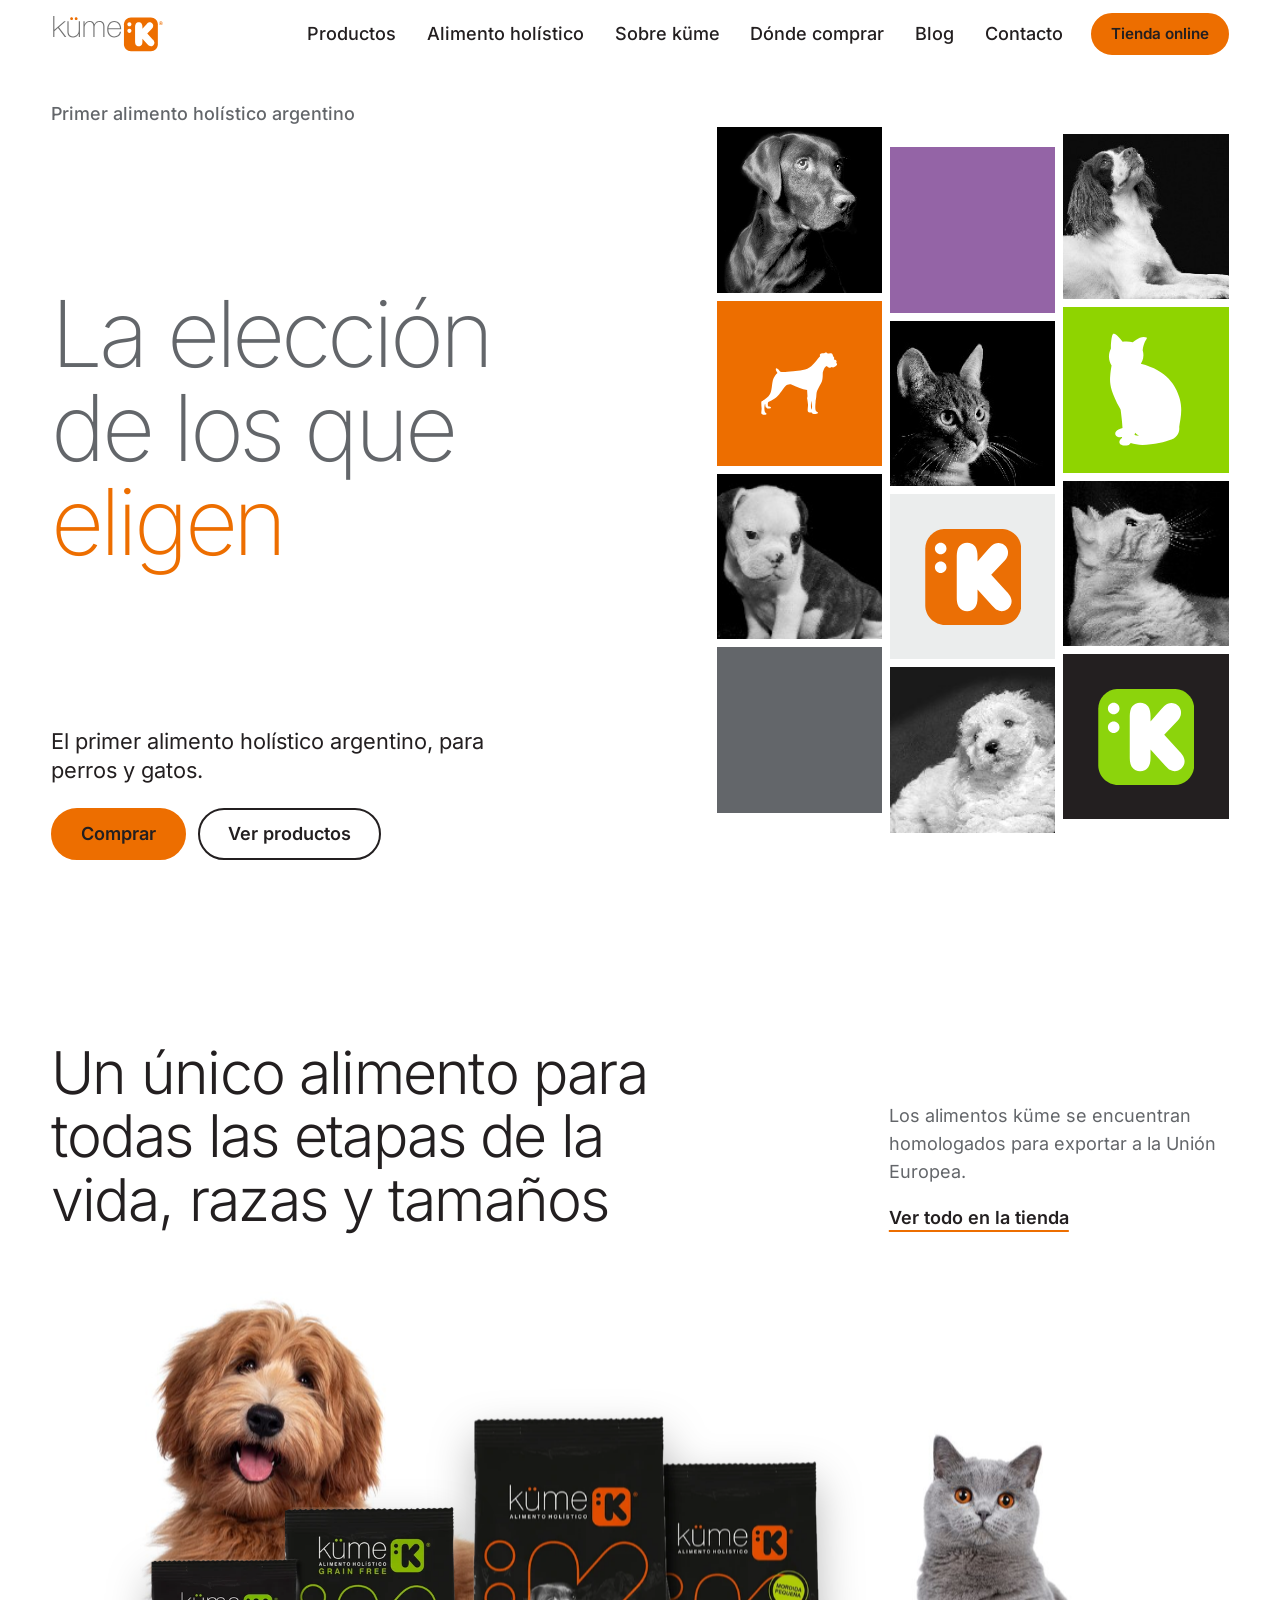
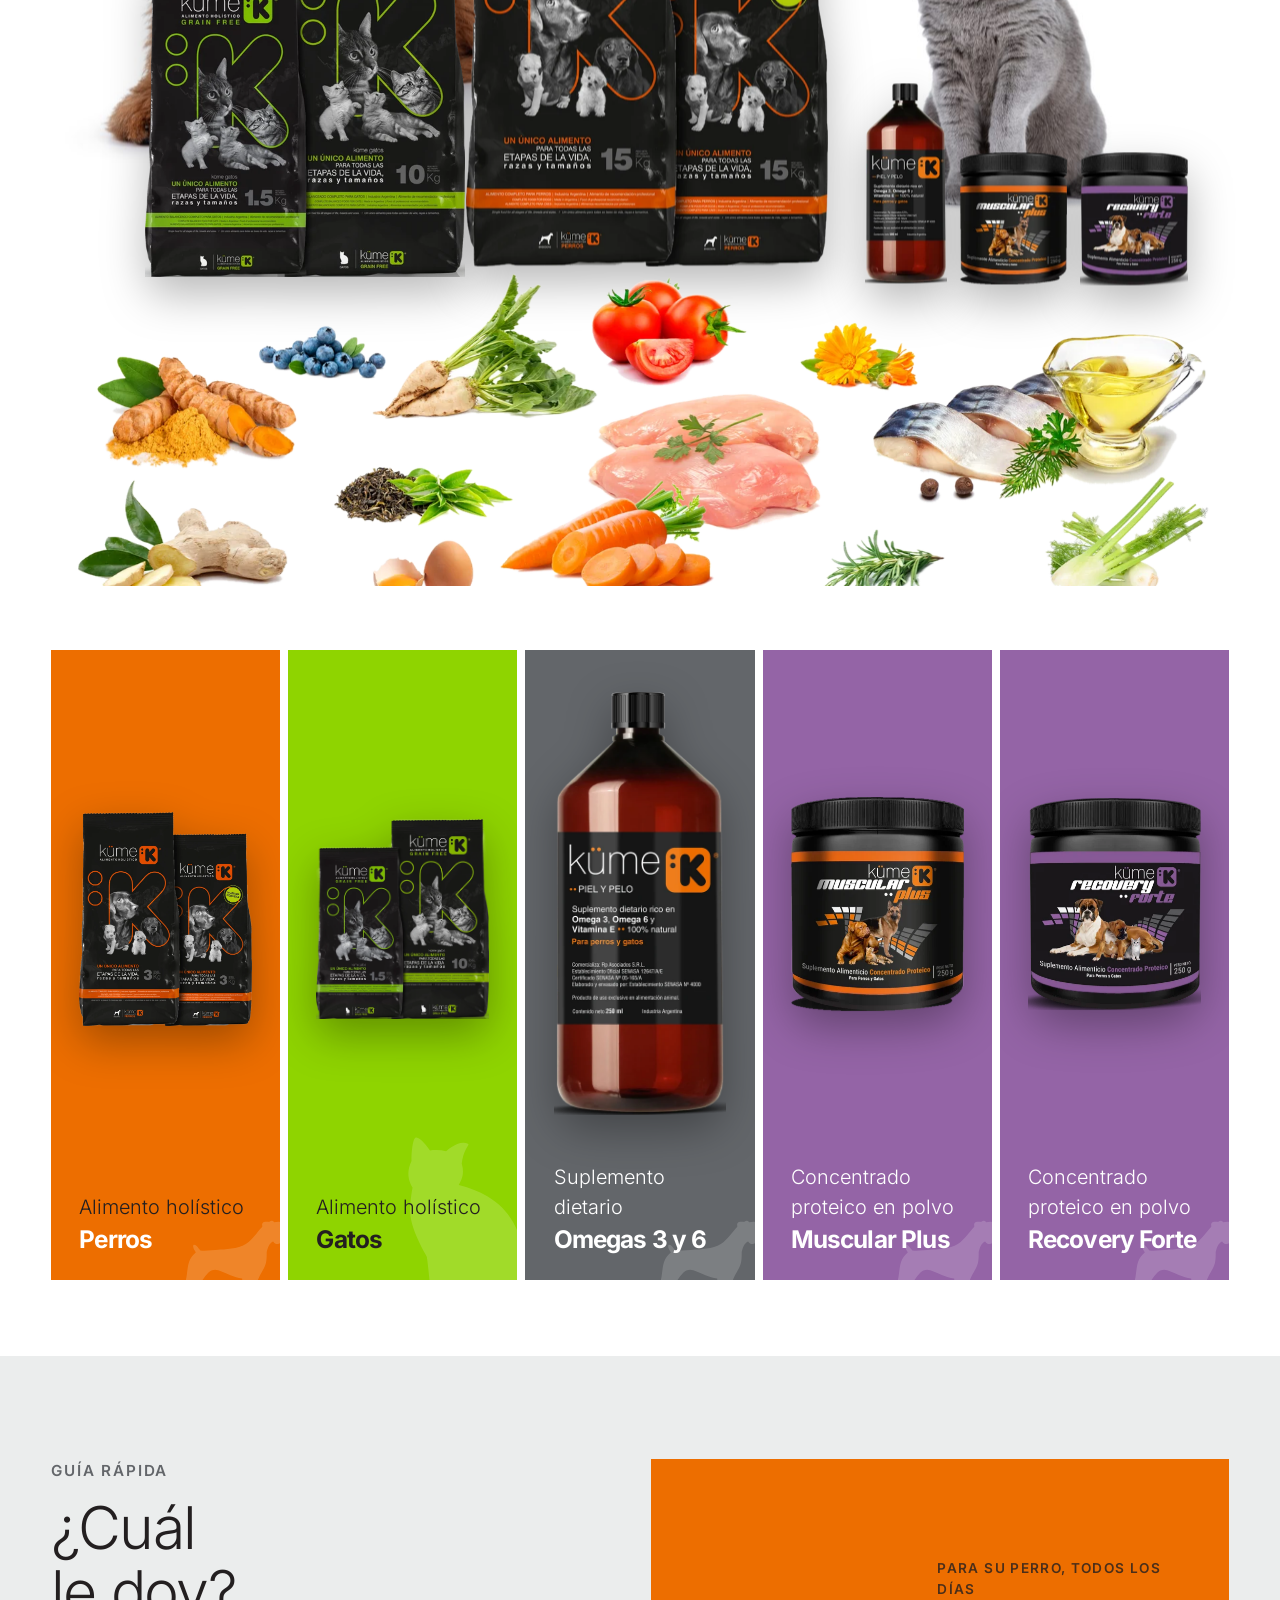
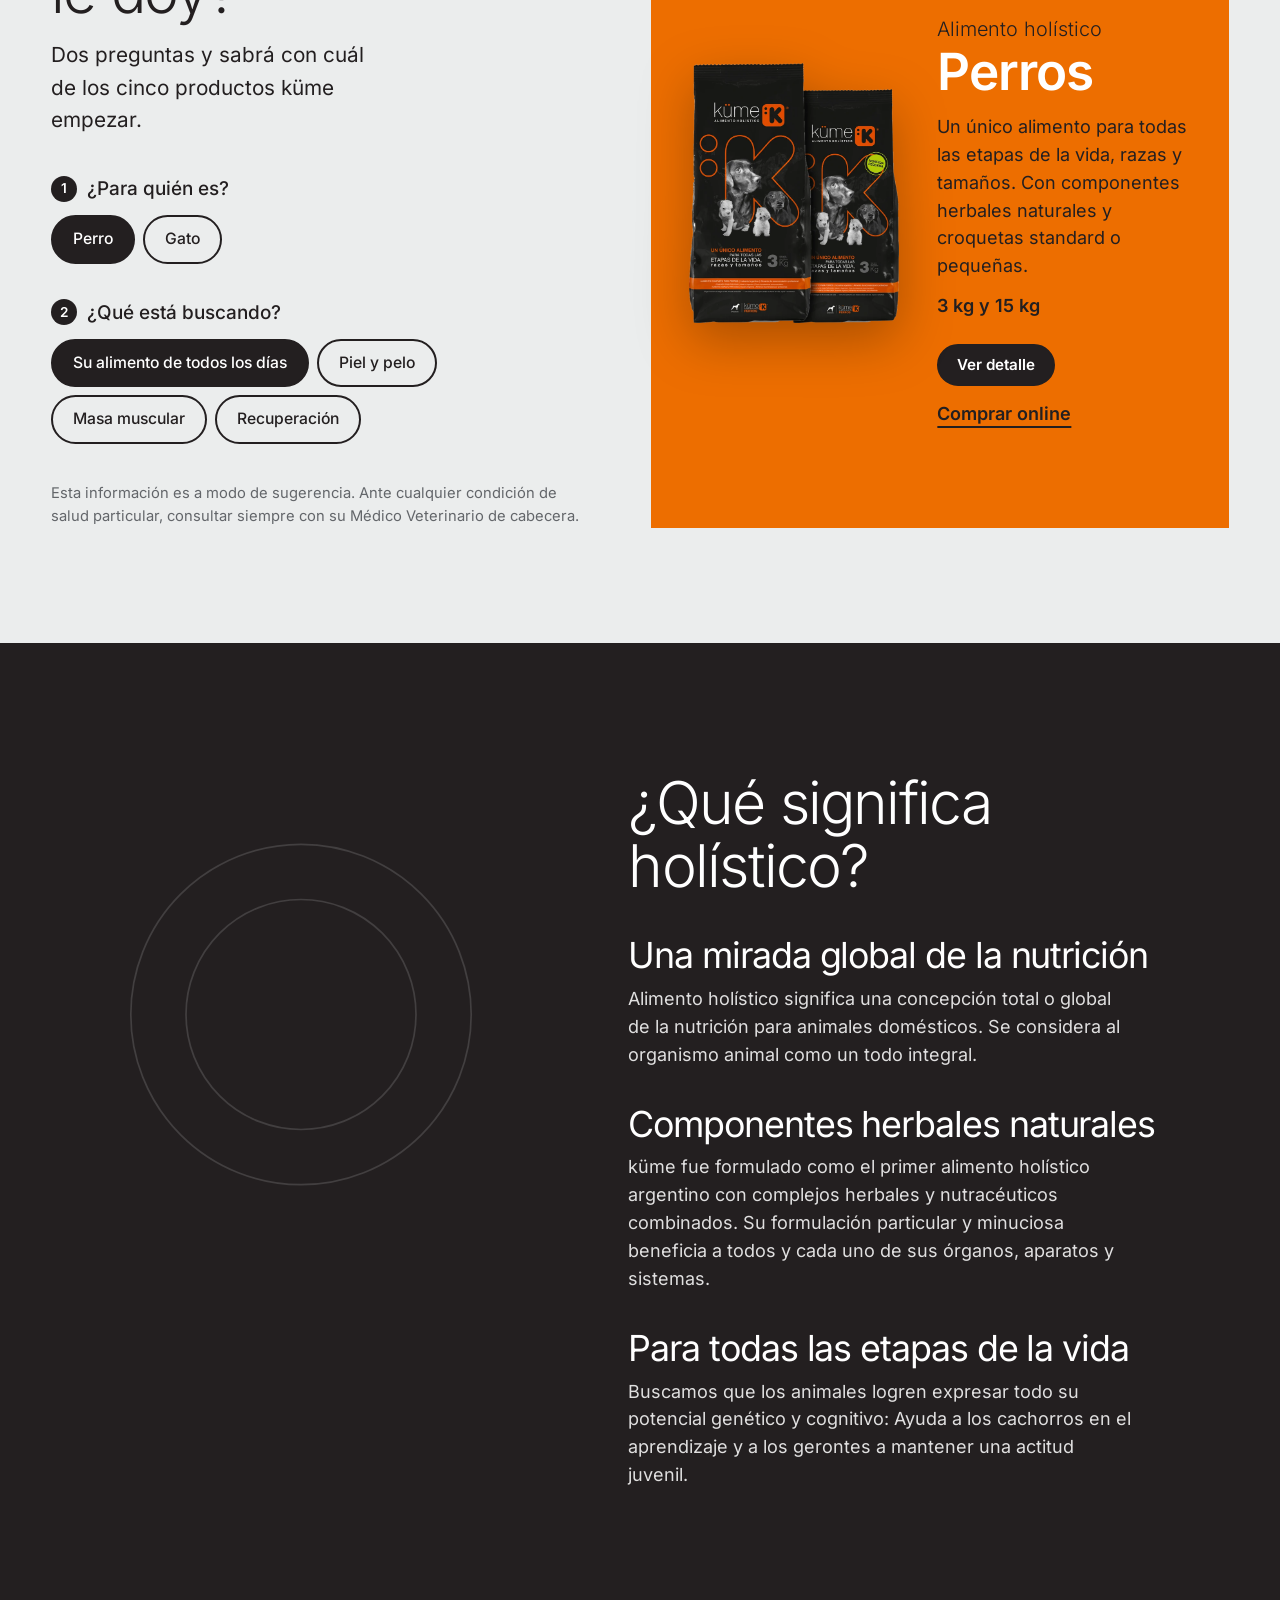
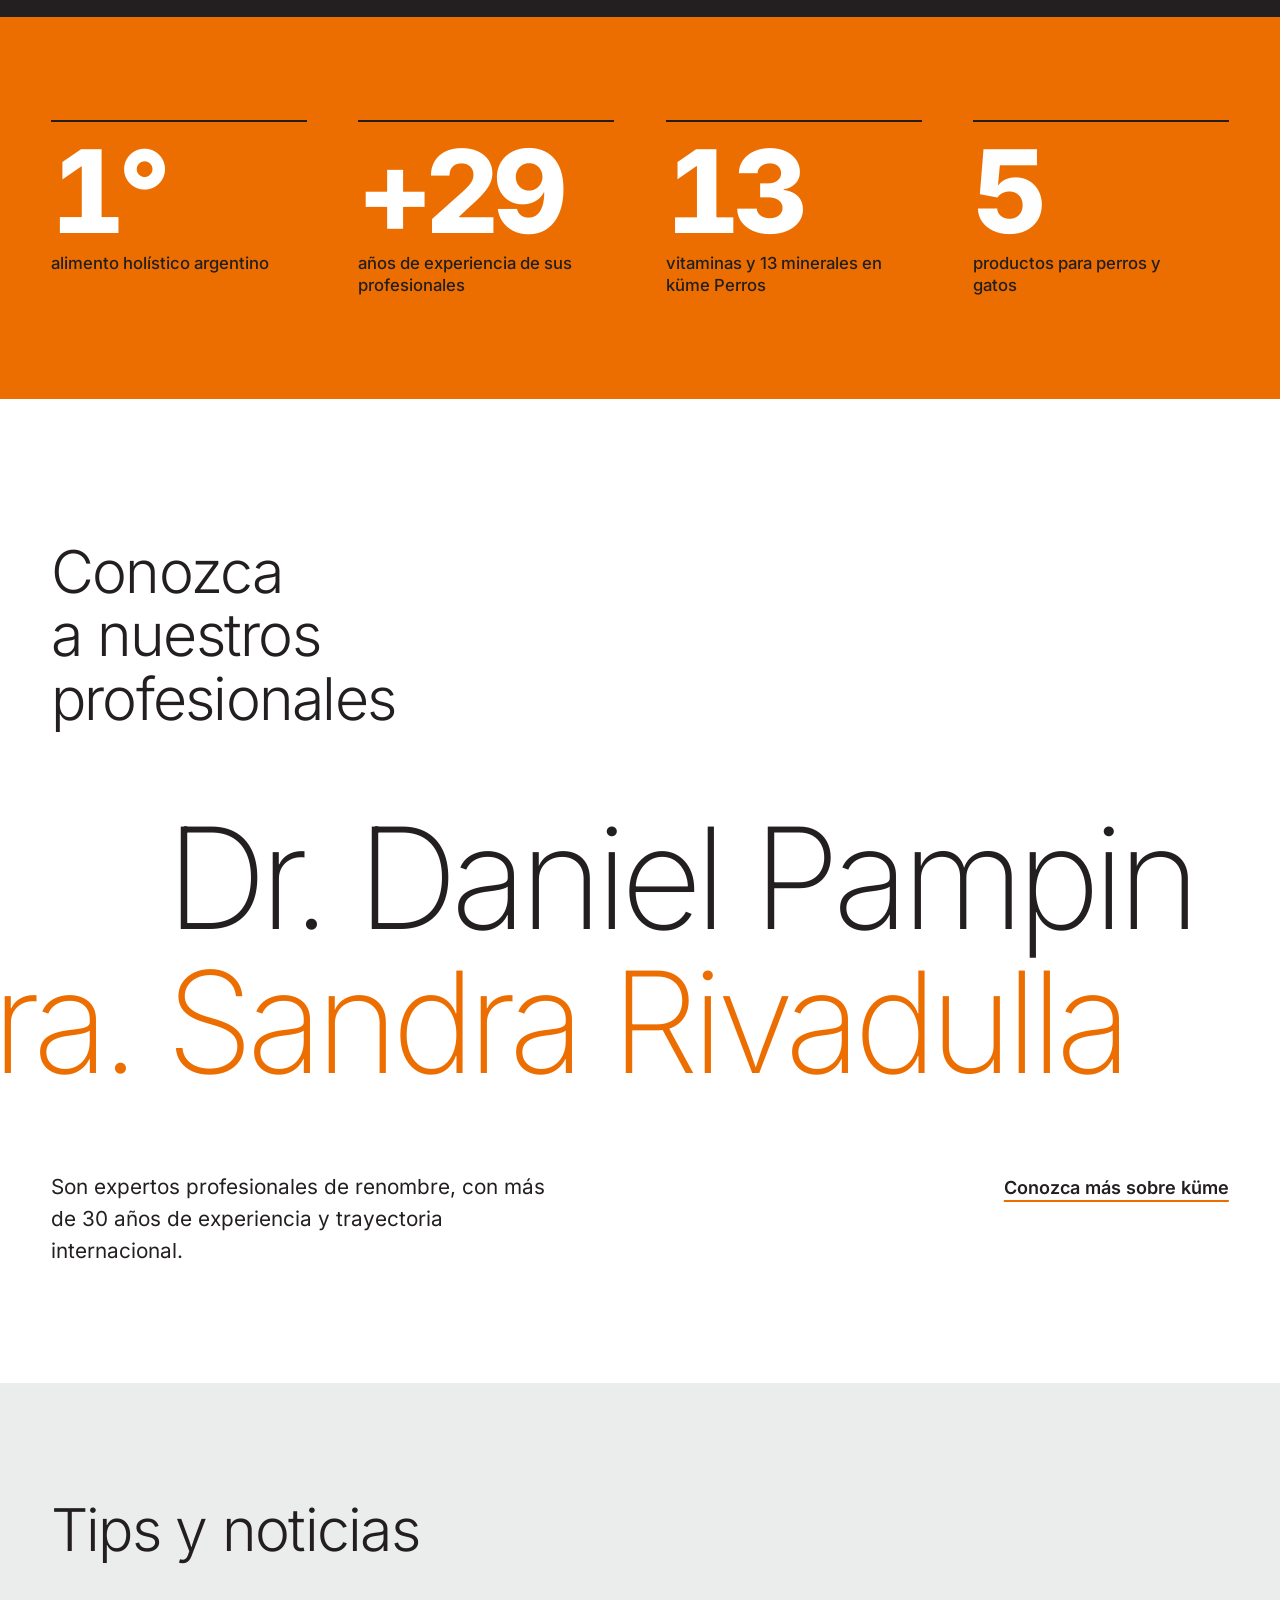
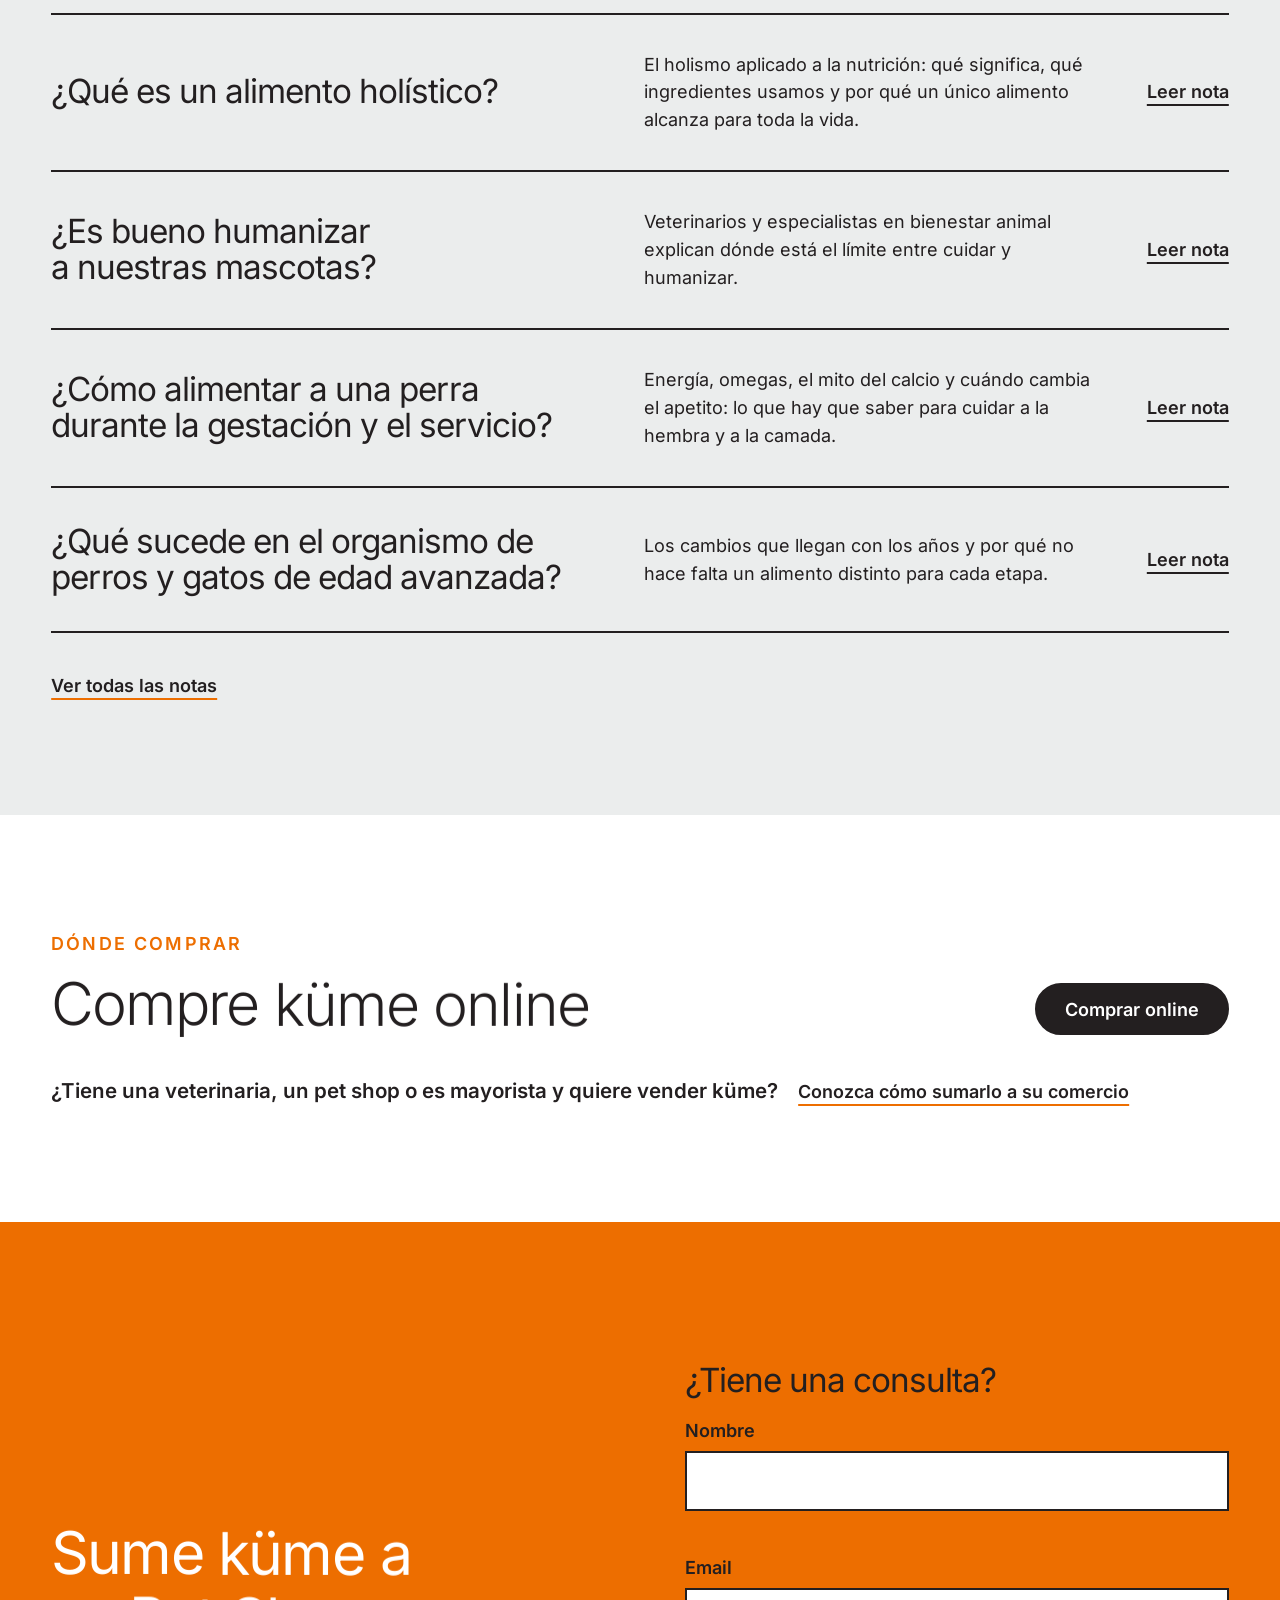
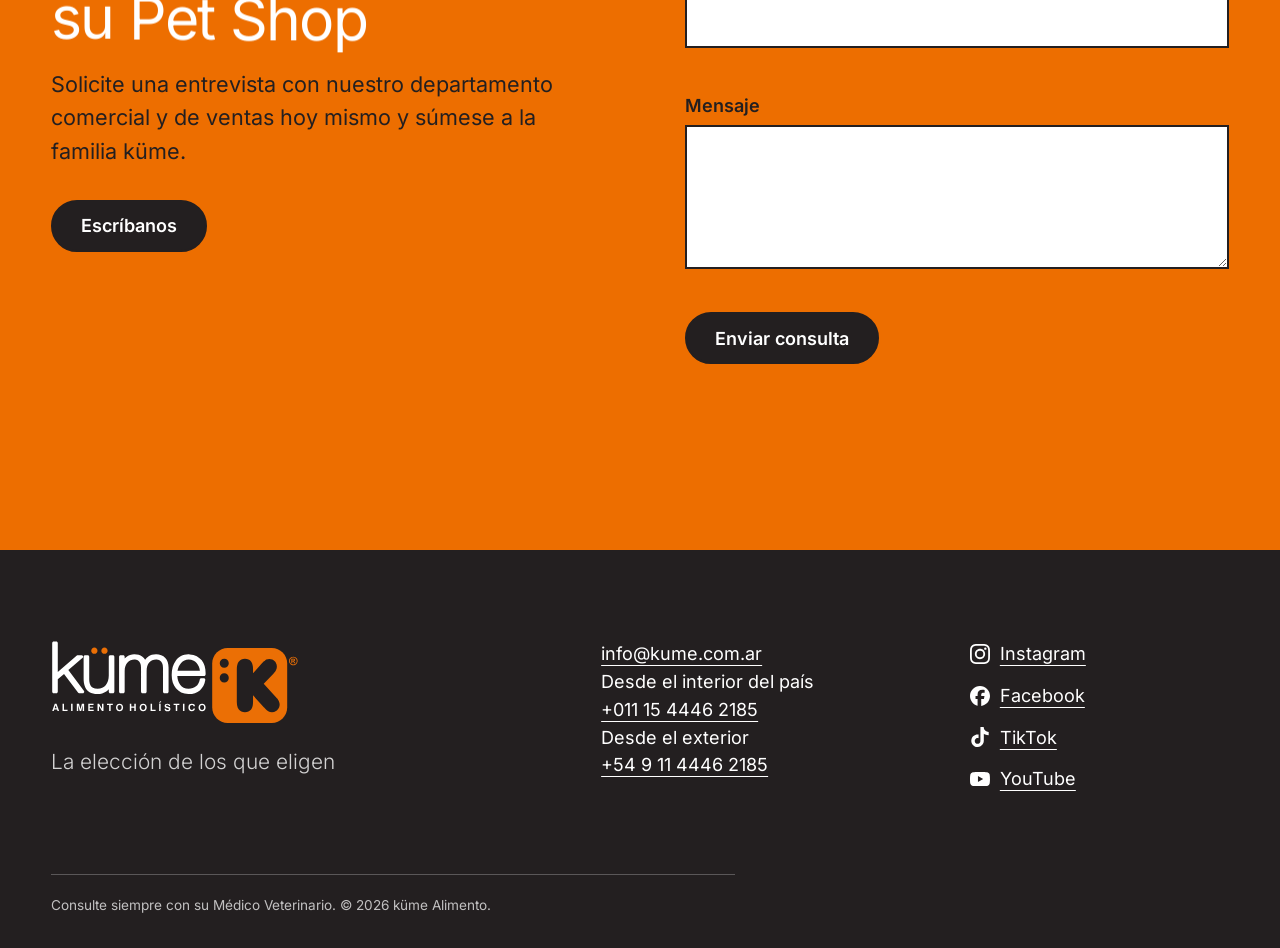
==== commit 170a8167: "Cómo comprar: «distribuidores» pasa a «mayoristas» (pedido de Sandra) Co-Authored-By: Claude Opus 5." ====
--- a/index.html
+++ b/index.html
@@ -381,7 +381,7 @@
       </div>
 
       <div class="stores__cta">
-        <p>¿Tiene una veterinaria, un pet shop o es distribuidor y quiere vender küme?</p>
+        <p>¿Tiene una veterinaria, un pet shop o es mayorista y quiere vender küme?</p>
         <a class="link" href="comprar.html#comercios">Conozca cómo sumarlo a su comercio</a>
       </div>
     </section>
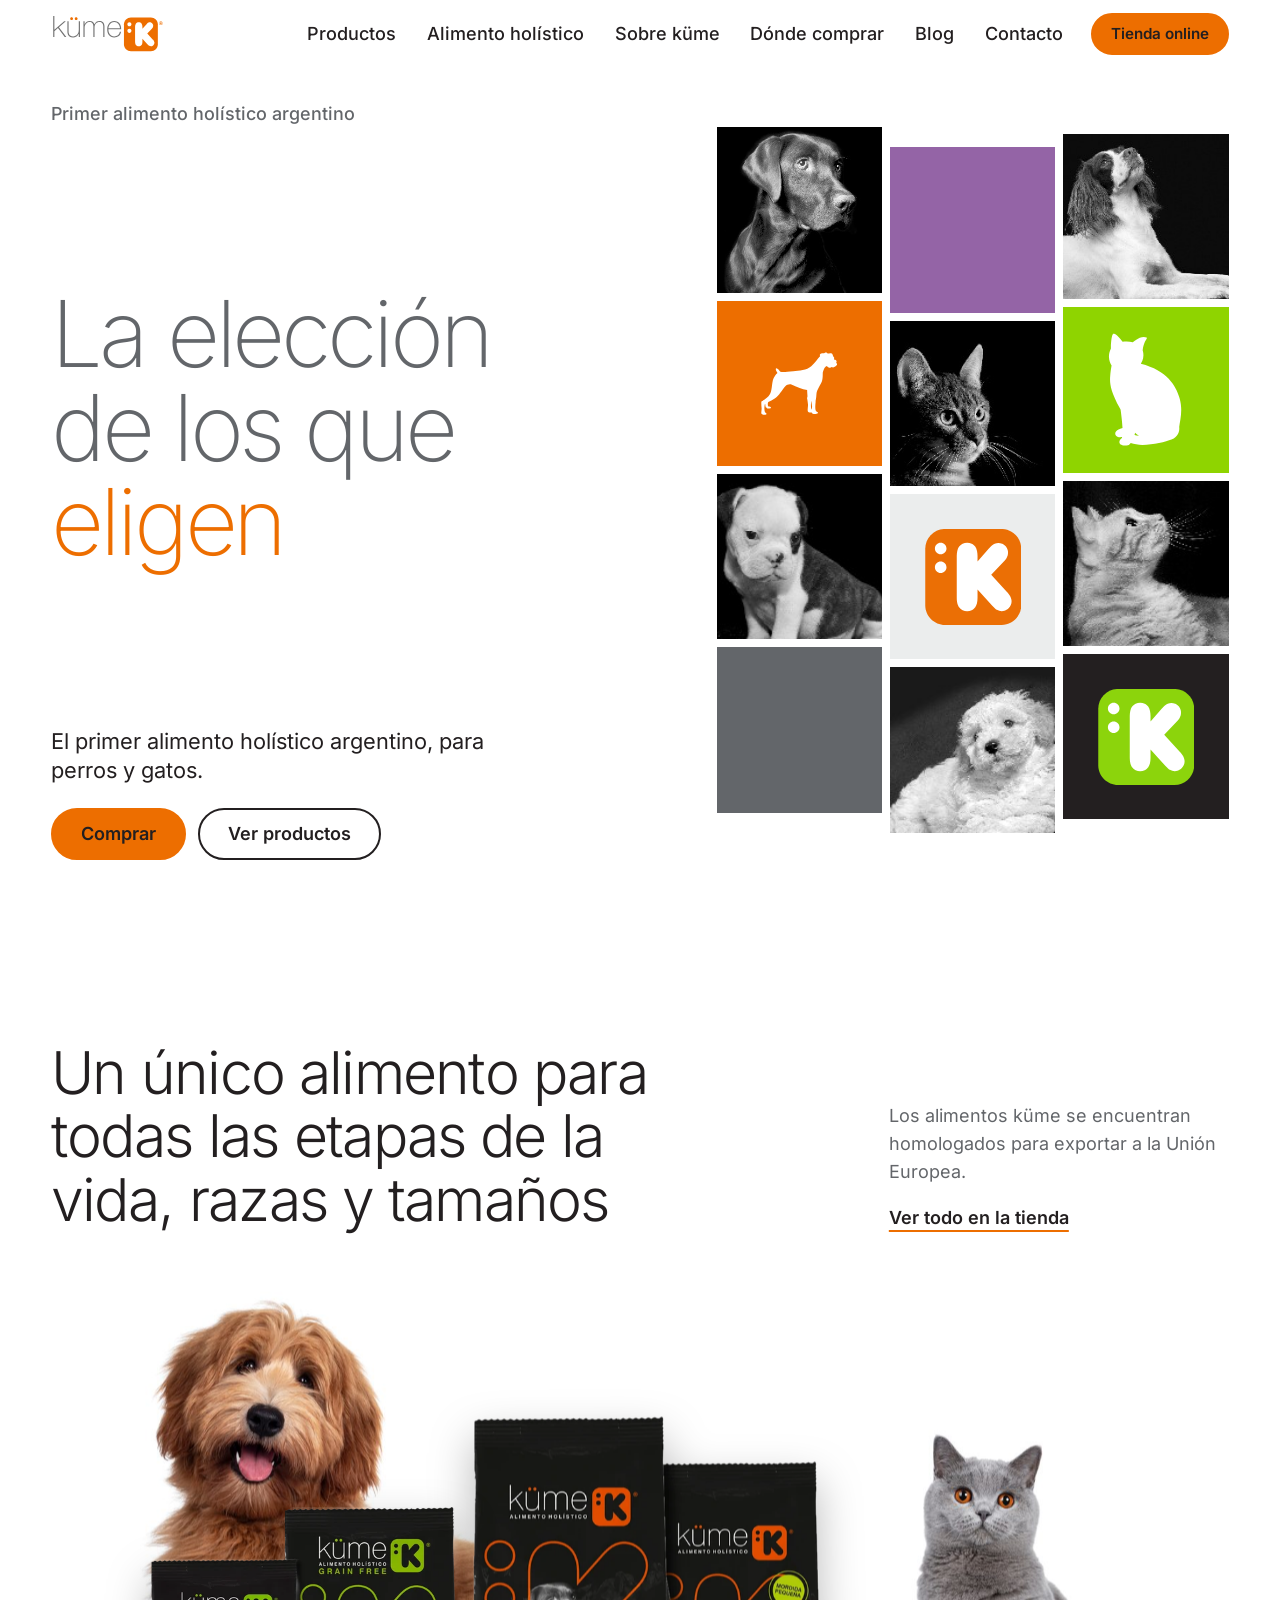
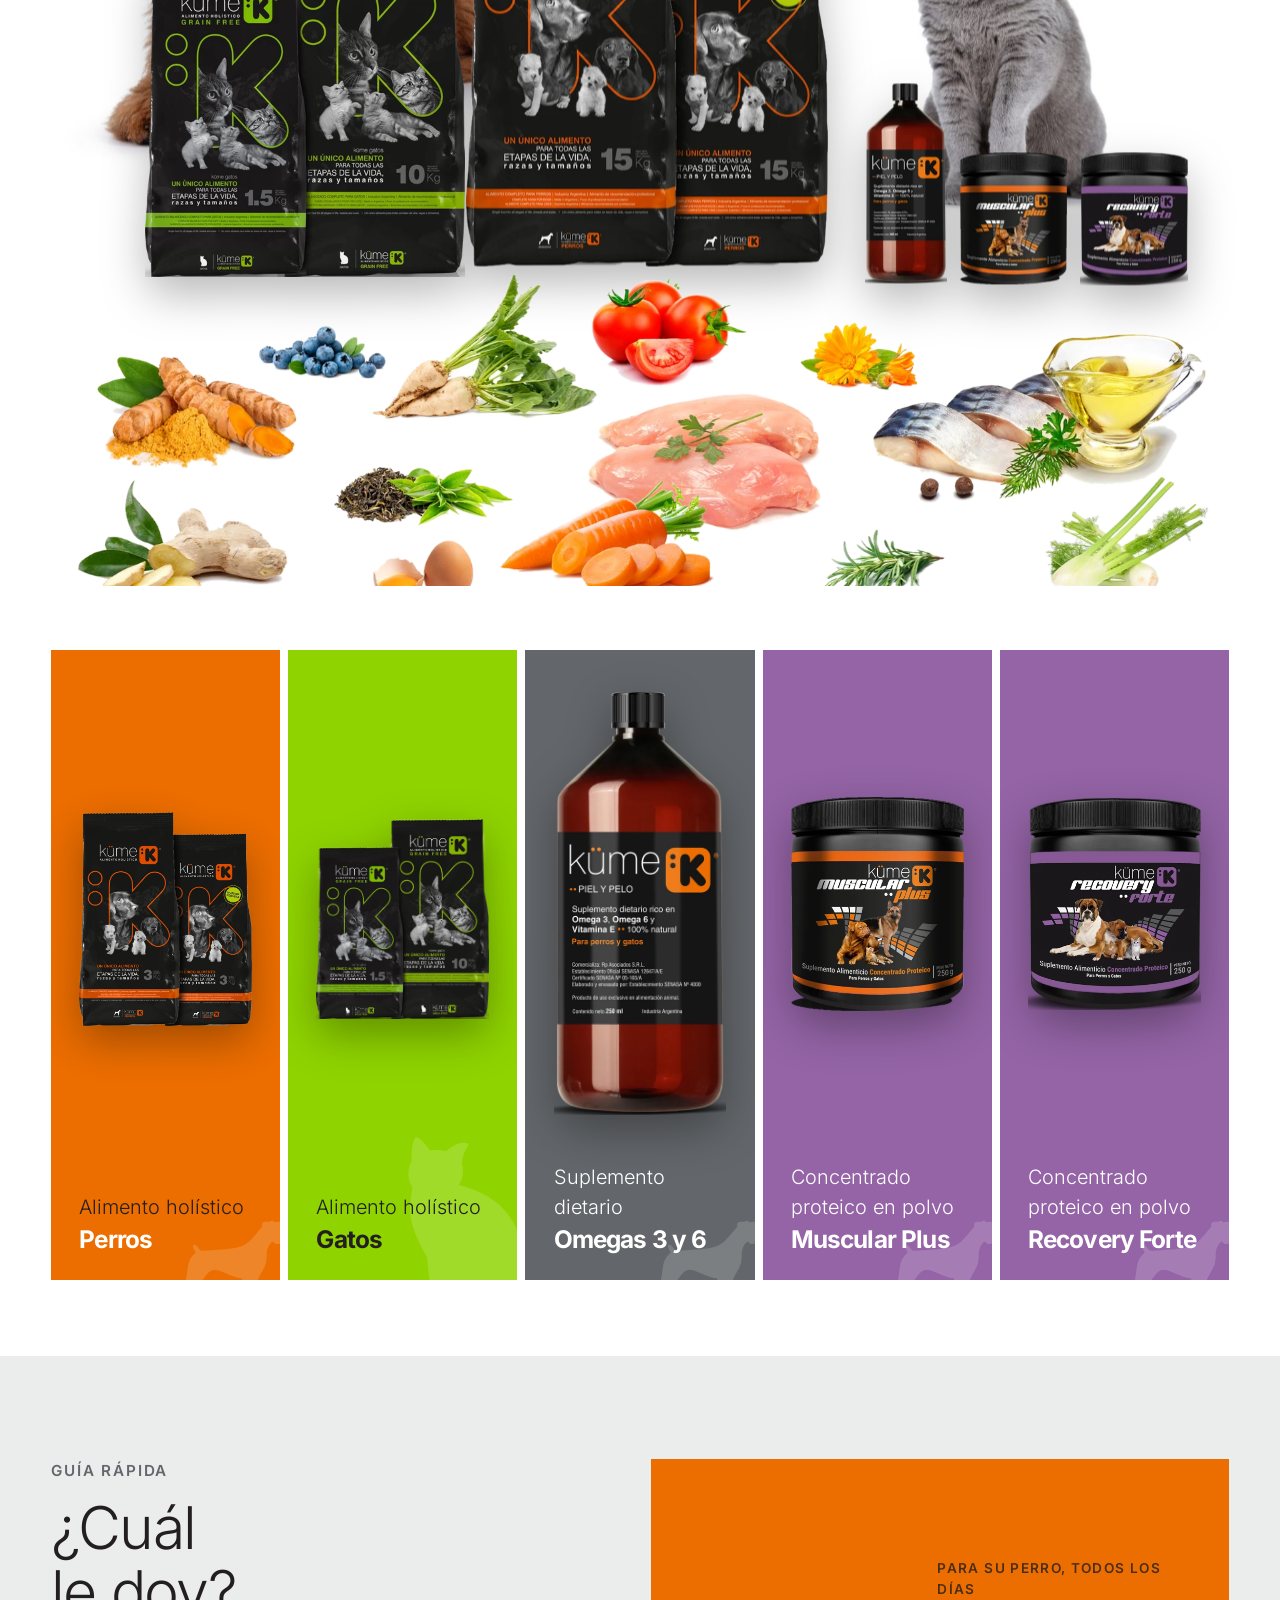
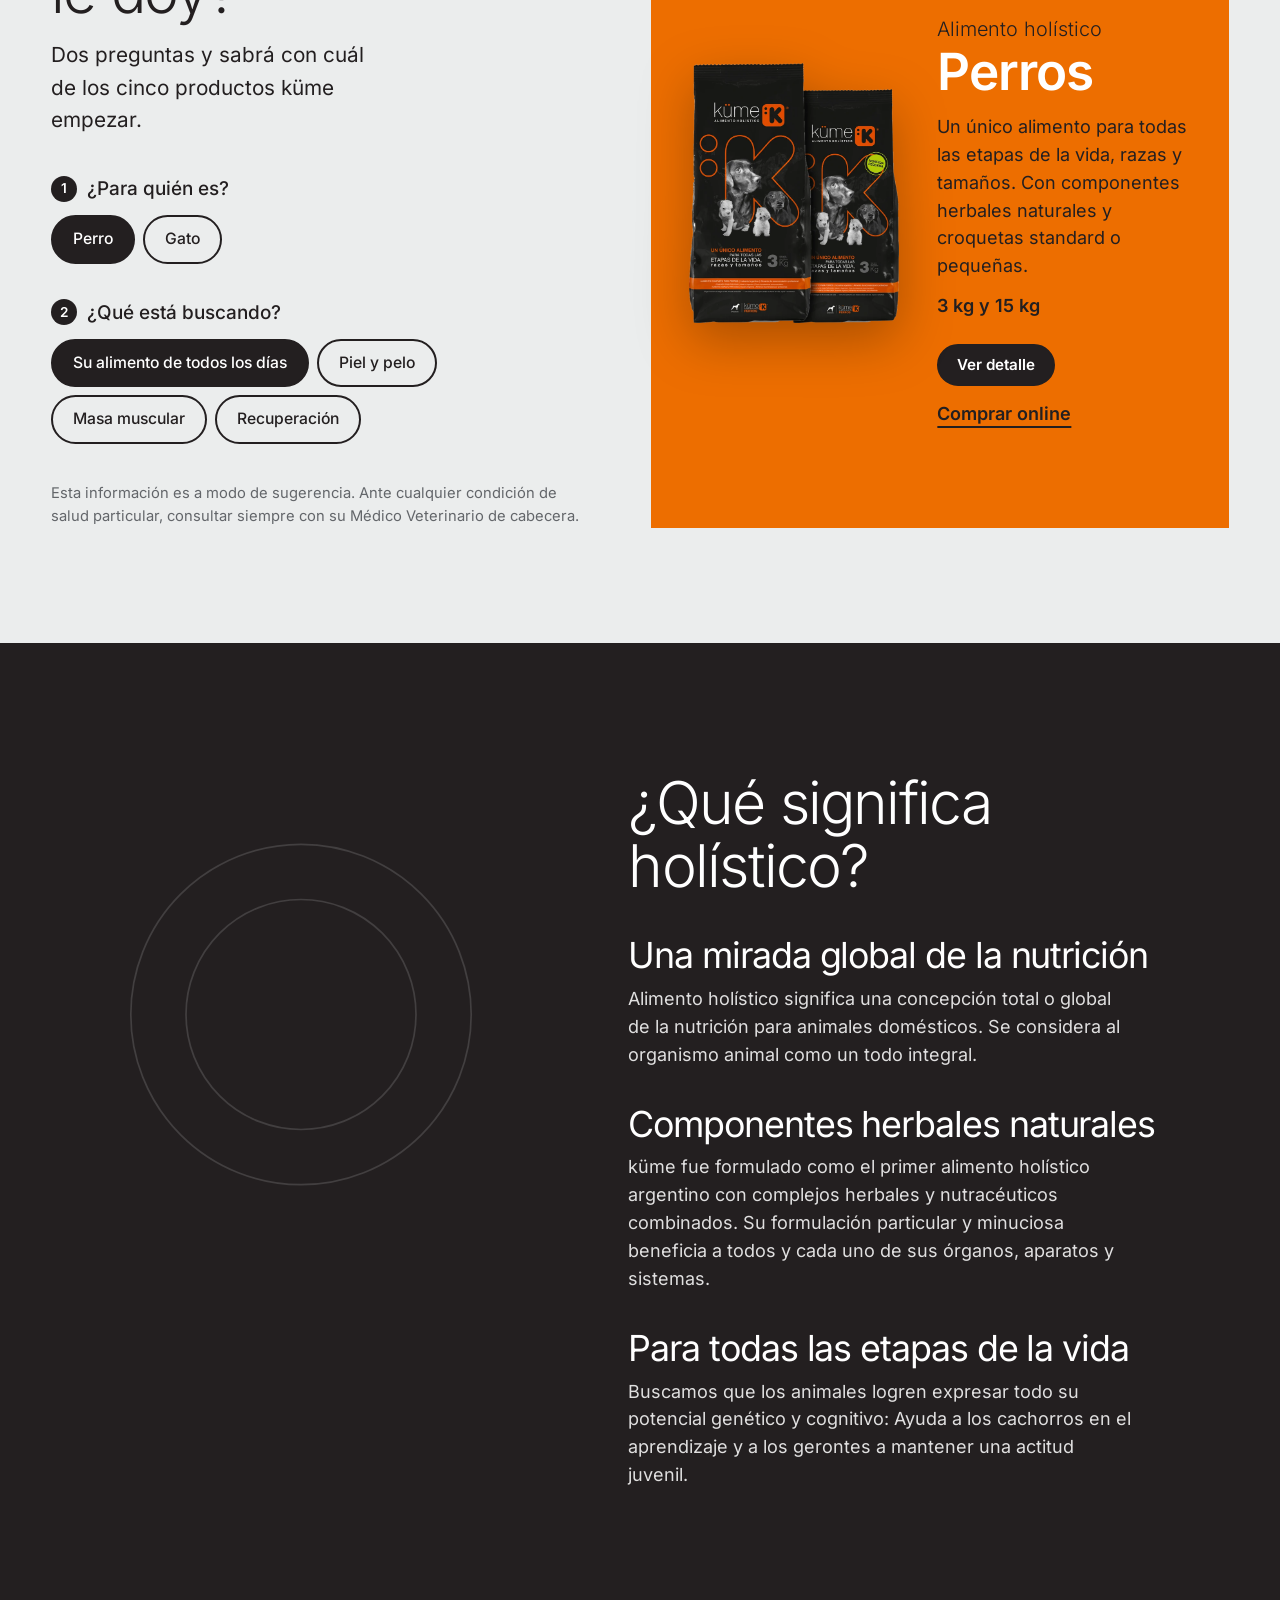
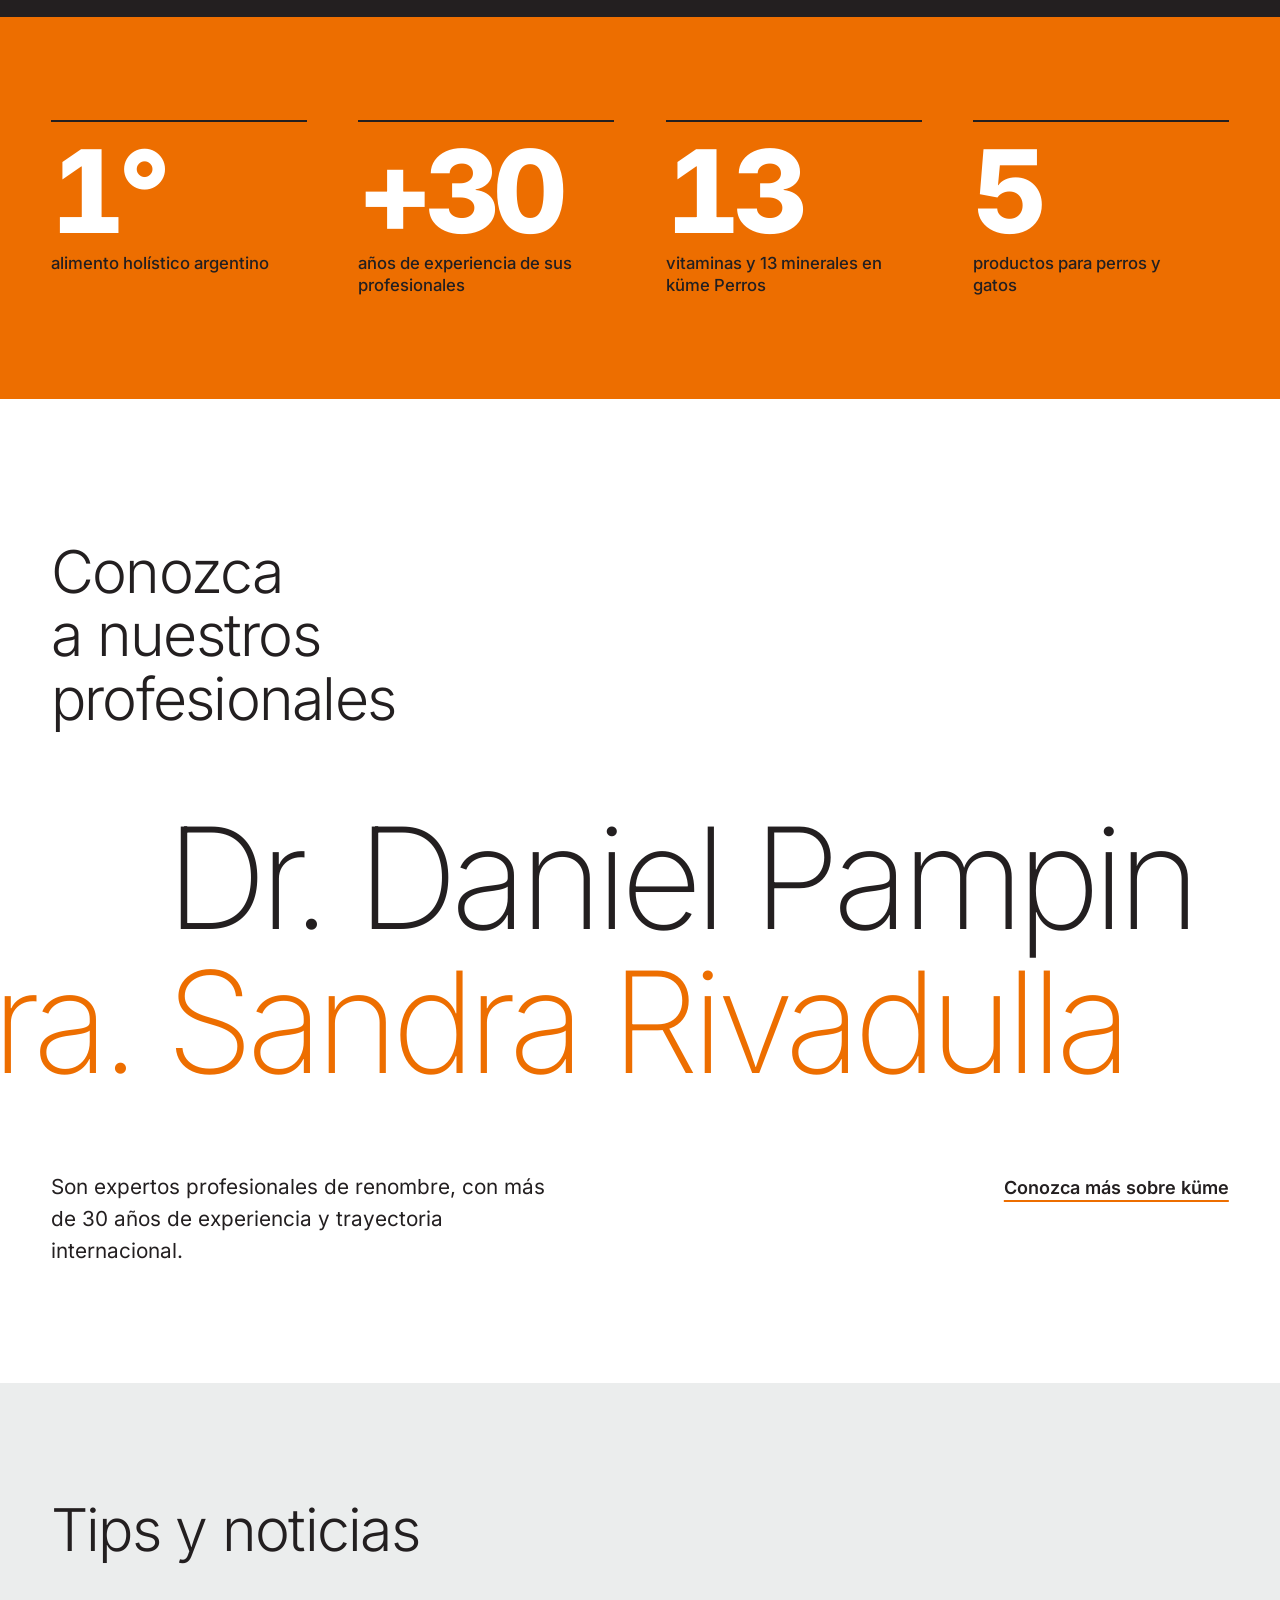
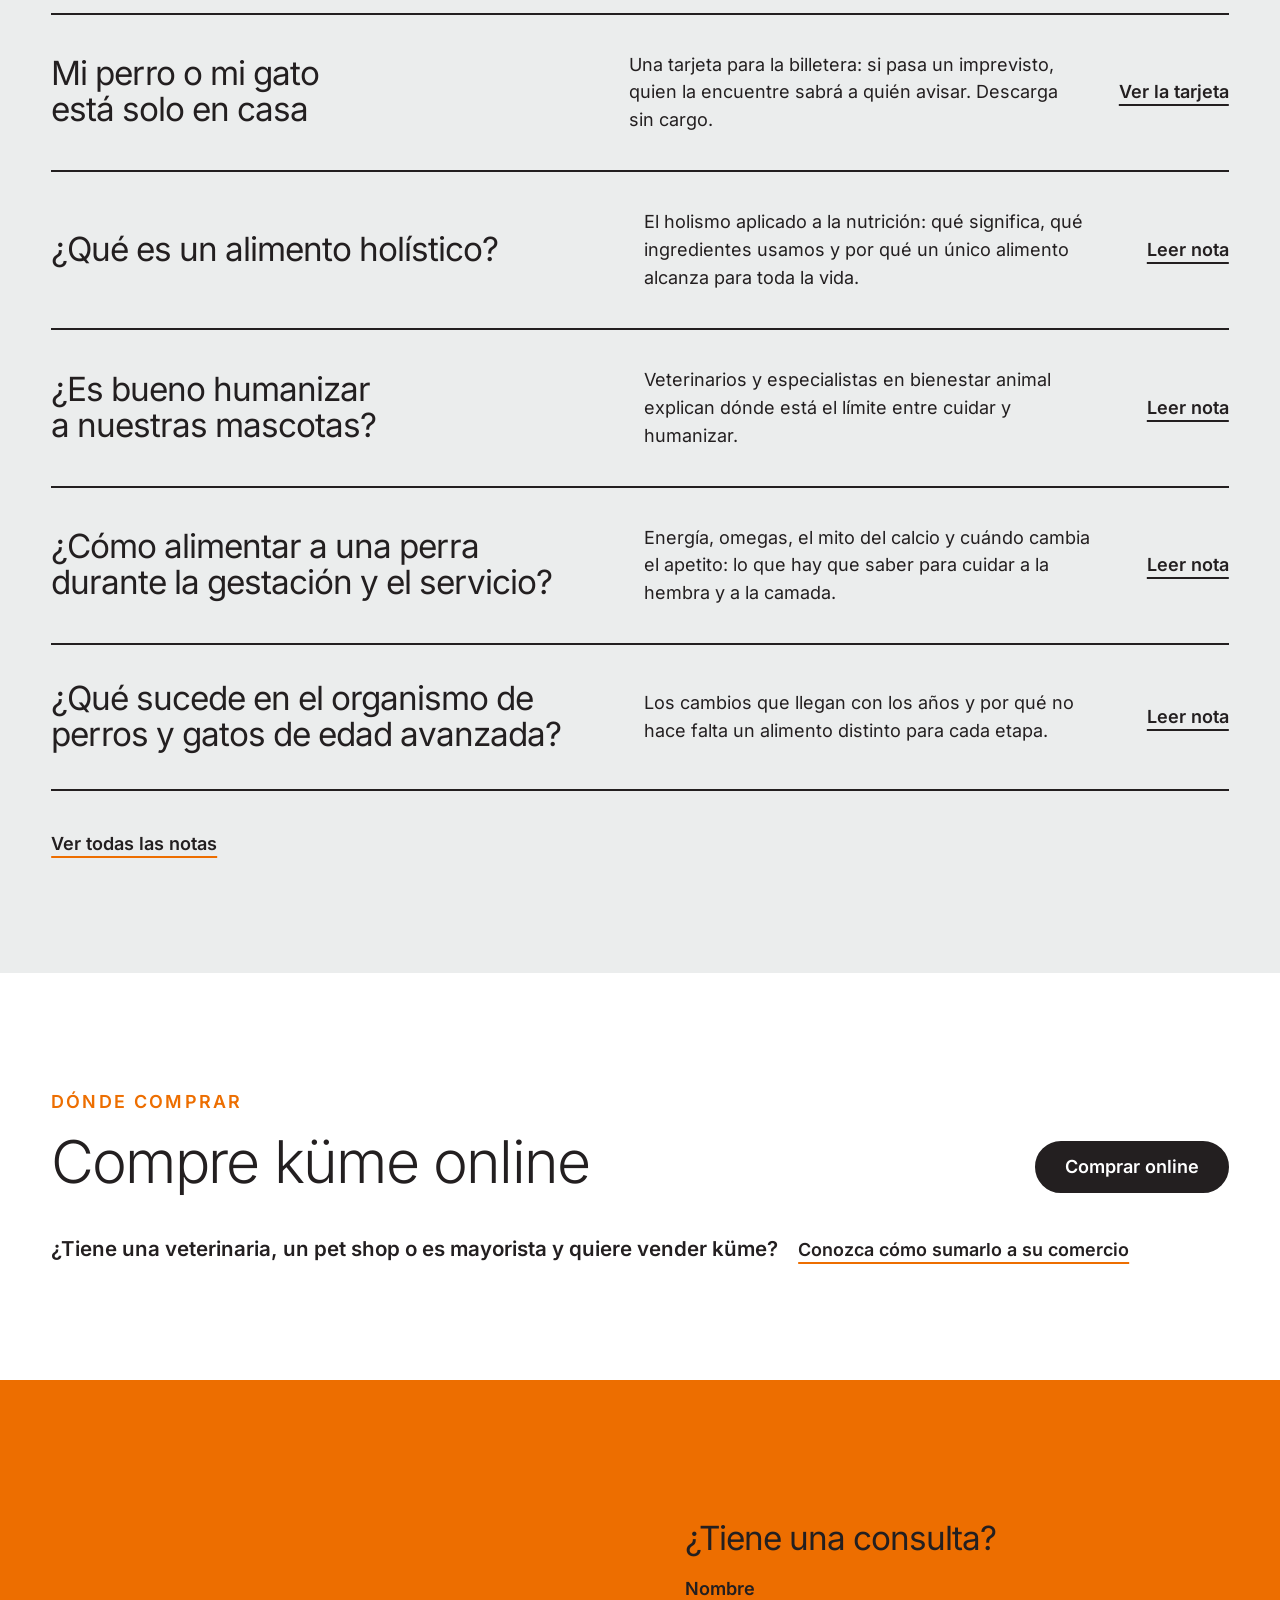
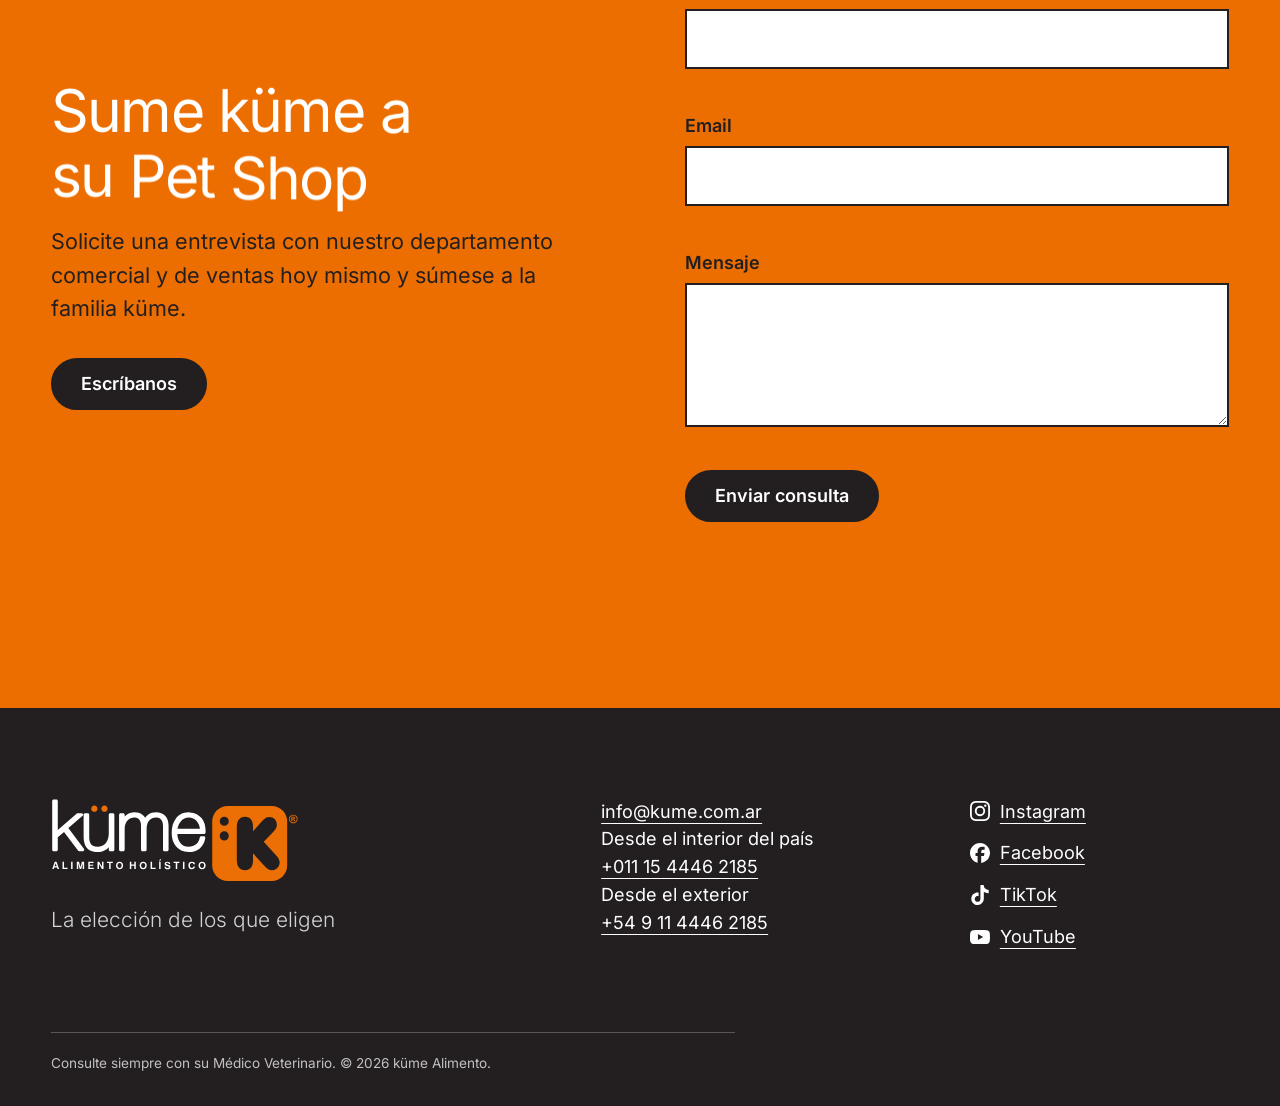
==== commit ed0ddc73: "Add files via upload" ====
--- a/index.html
+++ b/index.html
@@ -338,6 +338,13 @@
       <h2 id="novedades-titulo">Tips y noticias</h2>
       <ul class="news__list">
         <li>
+          <a class="news__row" href="tarjeta.html" data-cursor>
+            <h3>Mi perro o mi gato está solo en casa</h3>
+            <p>Una tarjeta para la billetera: si pasa un imprevisto, quien la encuentre sabrá a quién avisar. Descarga sin cargo.</p>
+            <span class="news__go">Ver la tarjeta</span>
+          </a>
+        </li>
+        <li>
           <a class="news__row" href="nota-que-es-un-alimento-holistico.html" data-cursor>
             <h3>¿Qué es un alimento holístico?</h3>
             <p>El holismo aplicado a la nutrición: qué significa, qué ingredientes usamos y por qué un único alimento alcanza para toda la vida.</p>
--- a/assets/css/styles.css
+++ b/assets/css/styles.css
@@ -1655,3 +1655,4 @@
   .buy__line li { grid-template-columns: 14px 1fr; }
   .buy__line li > :not(.sq):not(b) { grid-column: 2; }
 }
+.buy__note { margin-top: 24px; max-width: 46ch; }
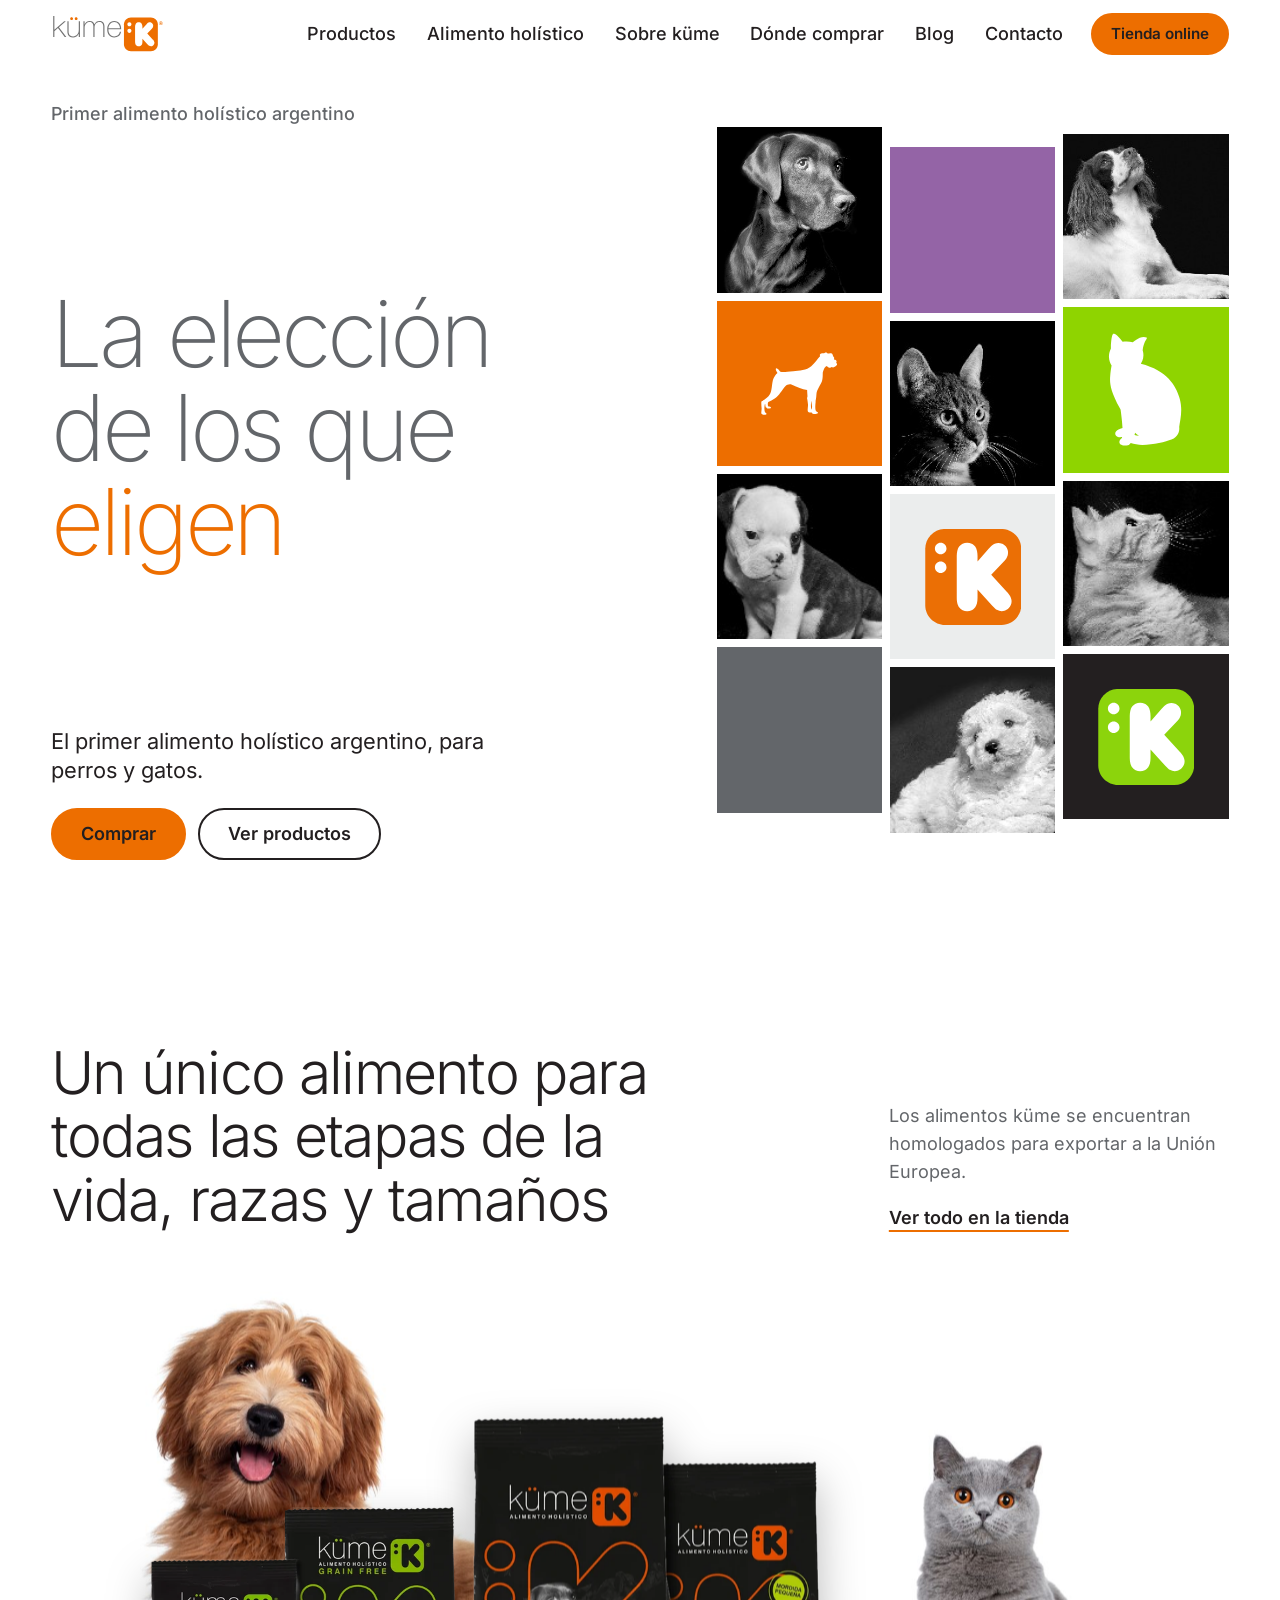
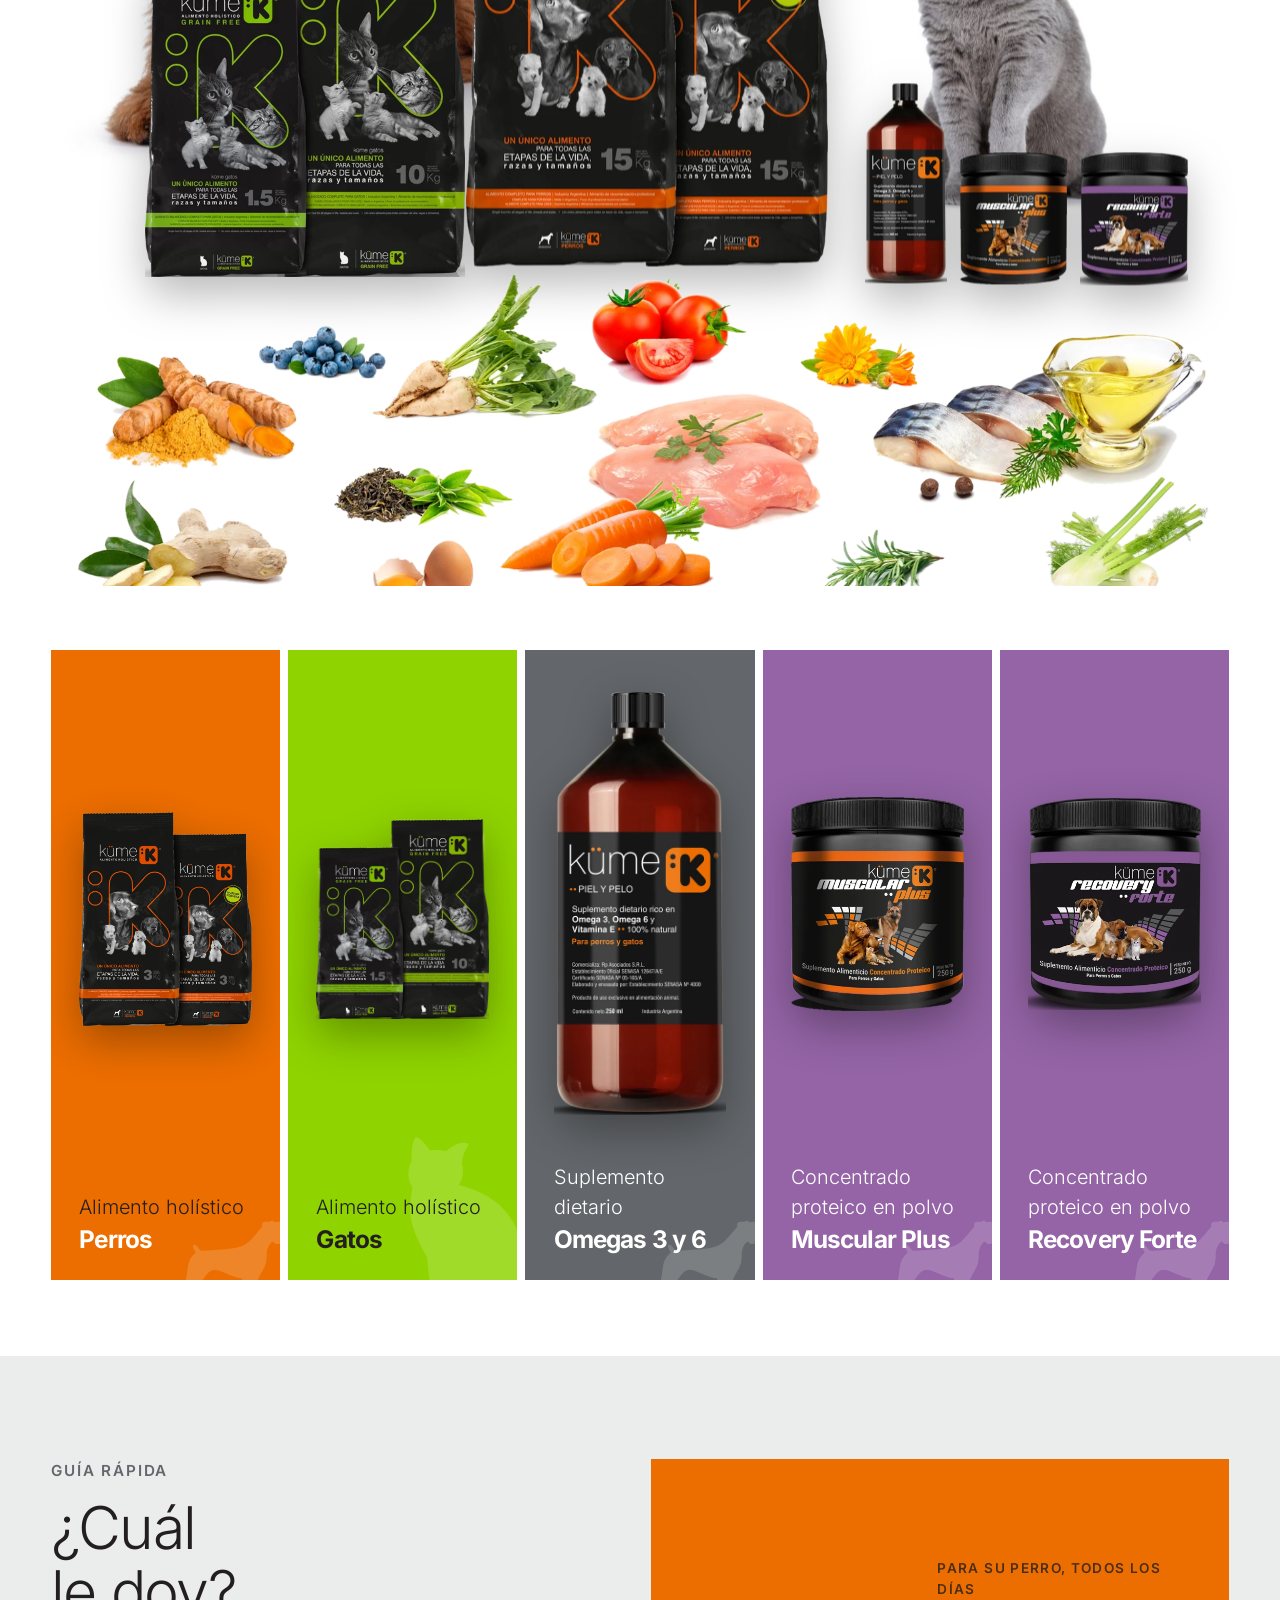
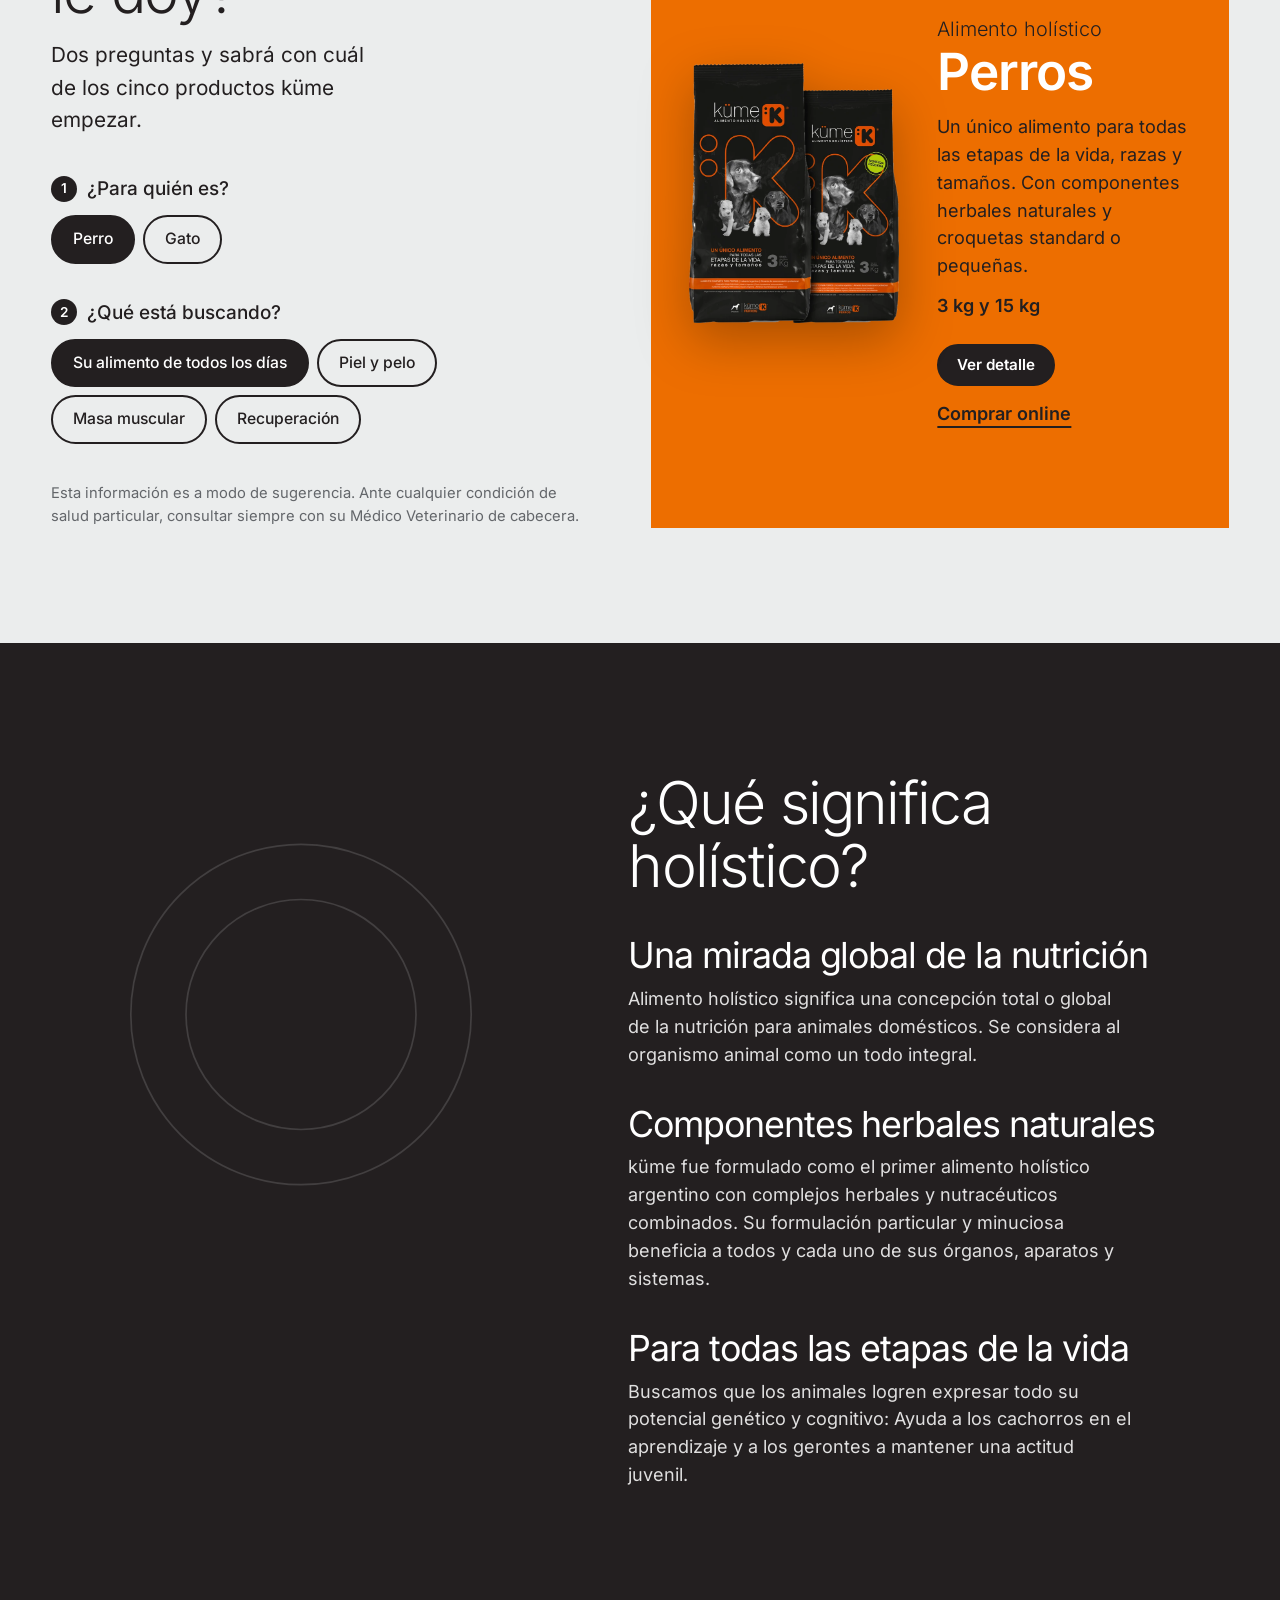
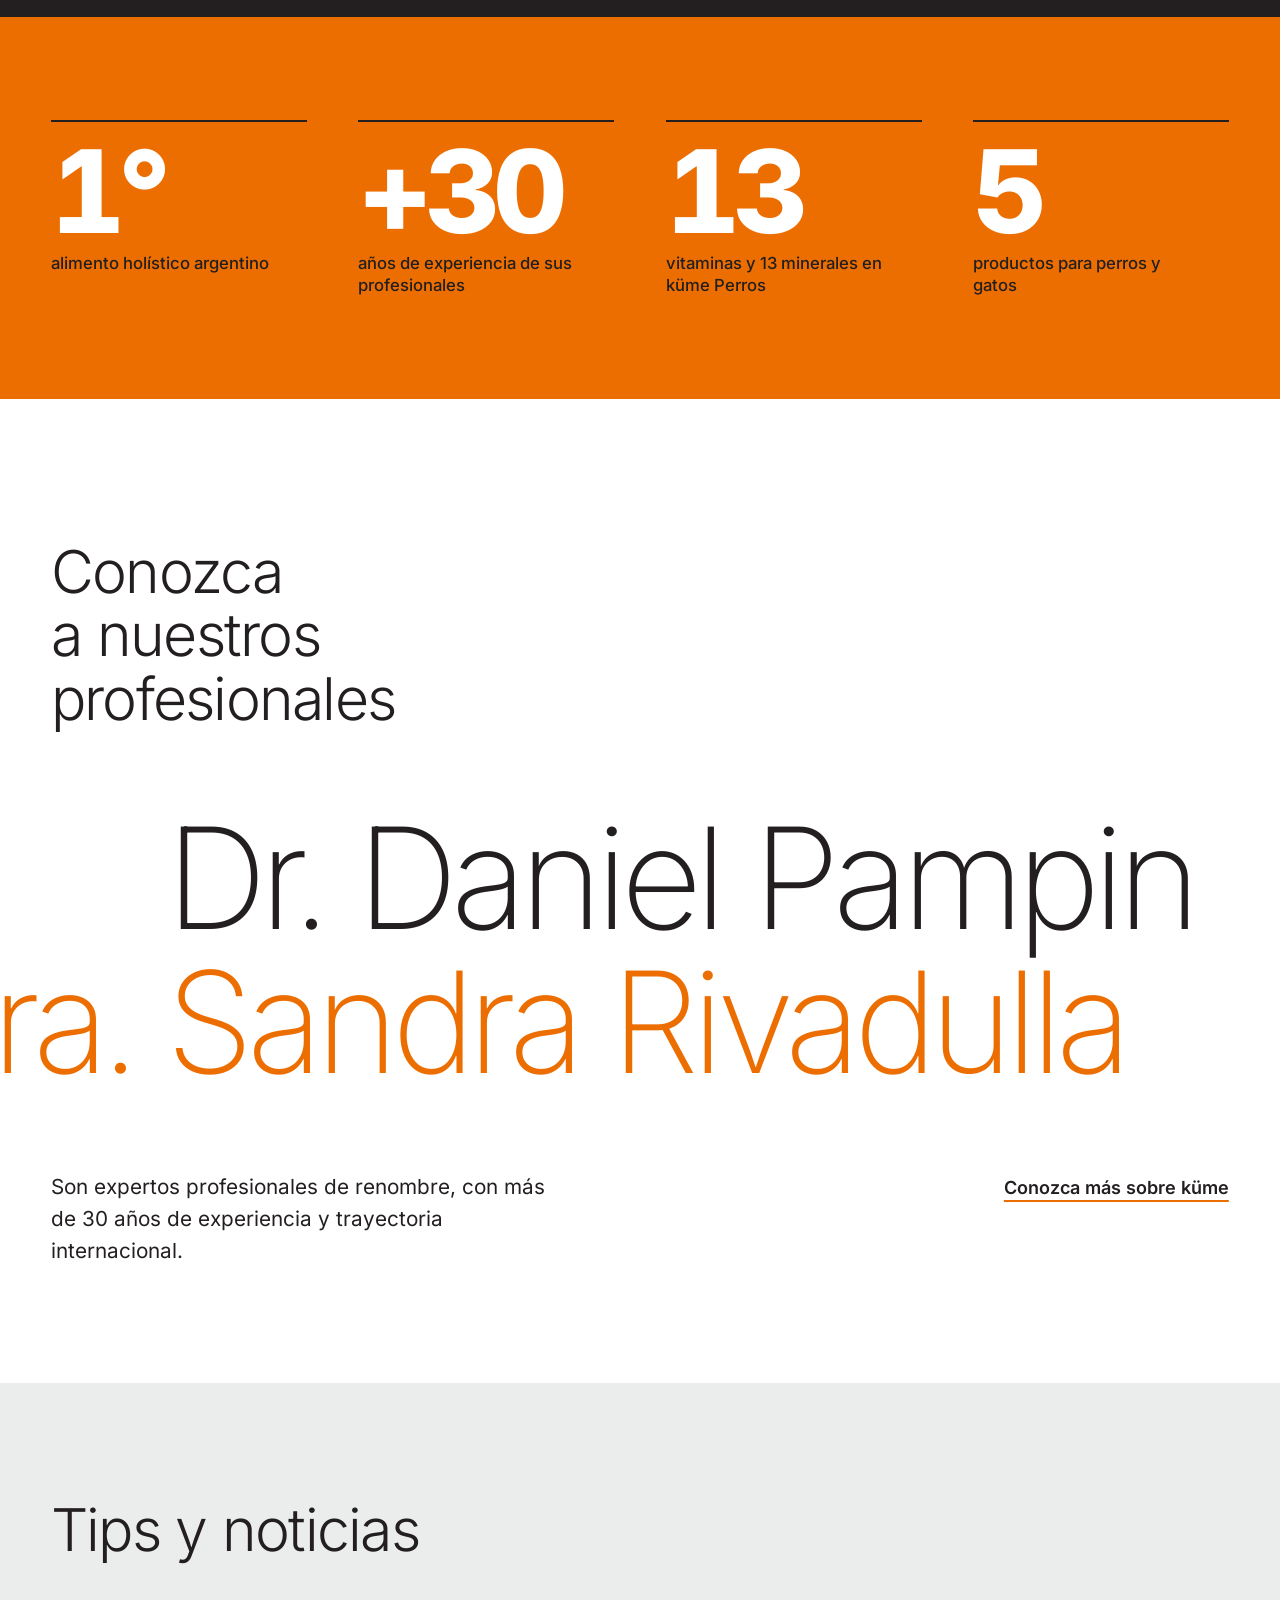
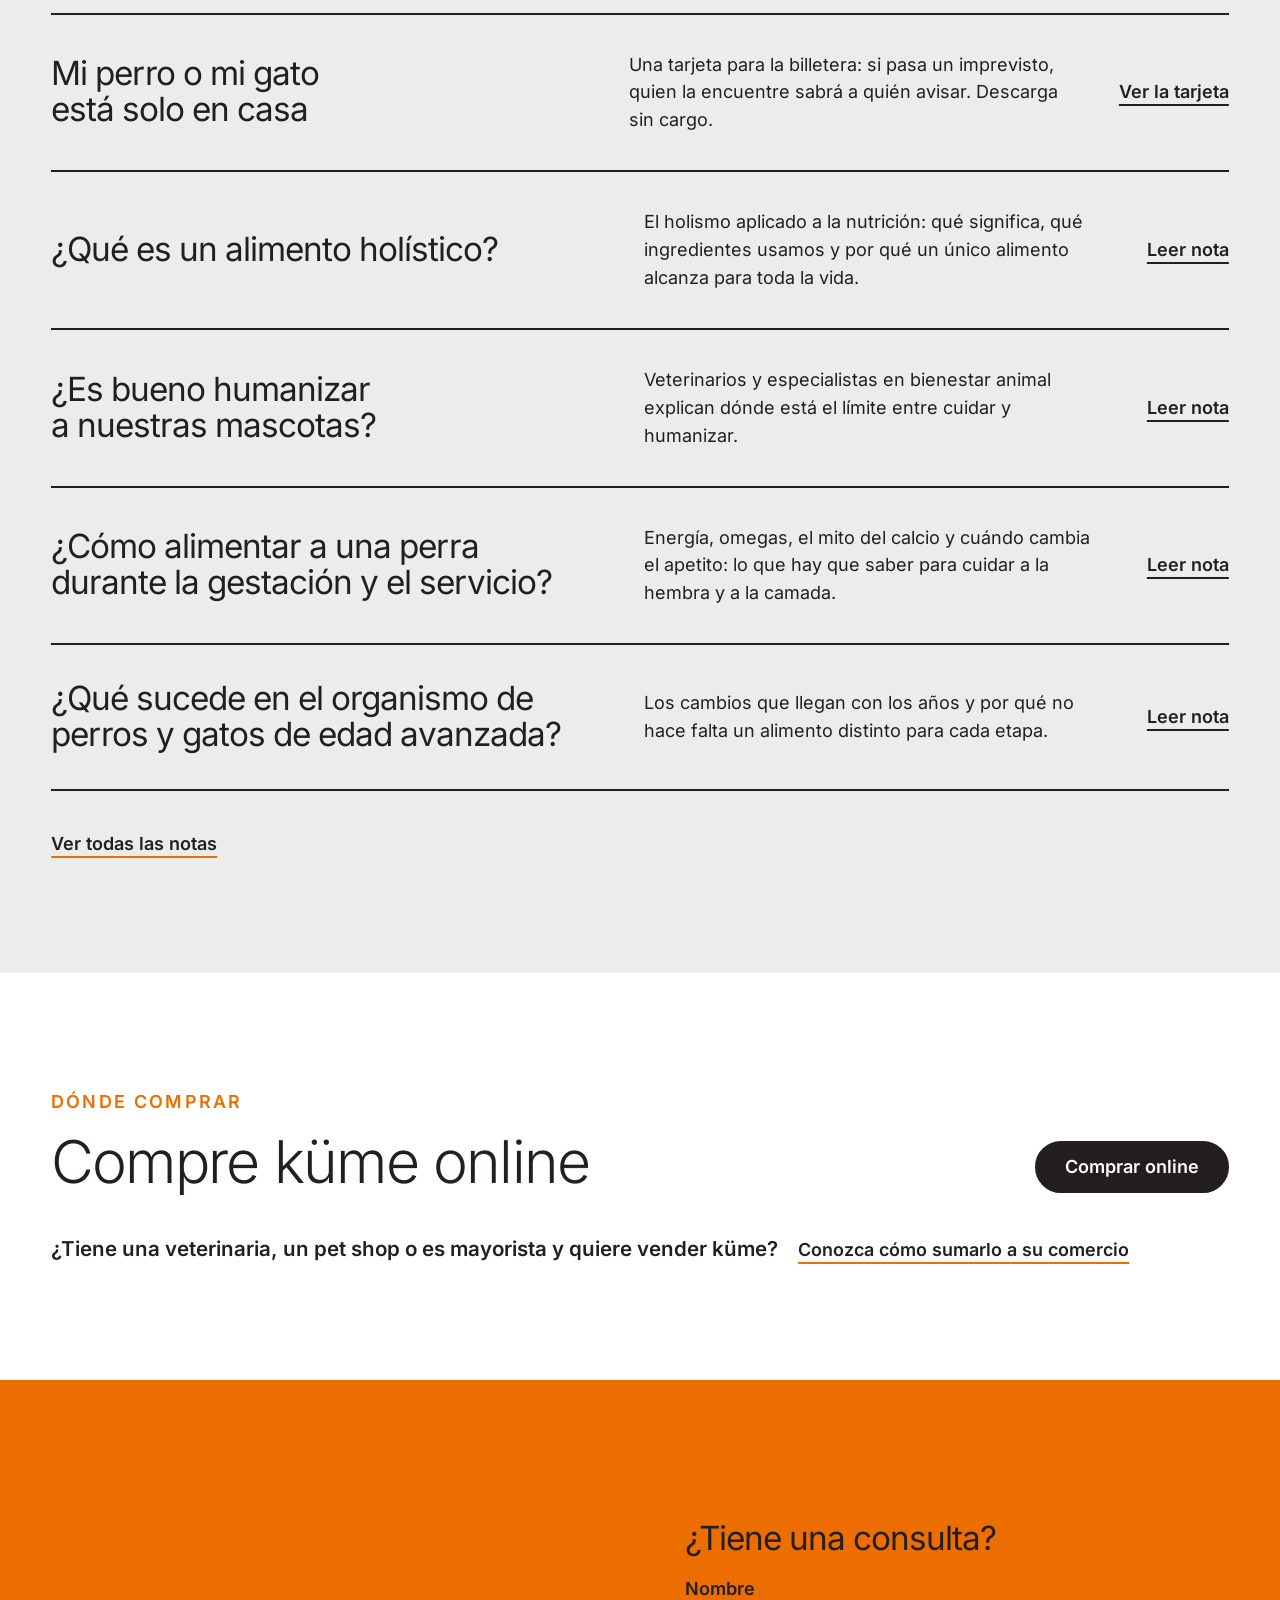
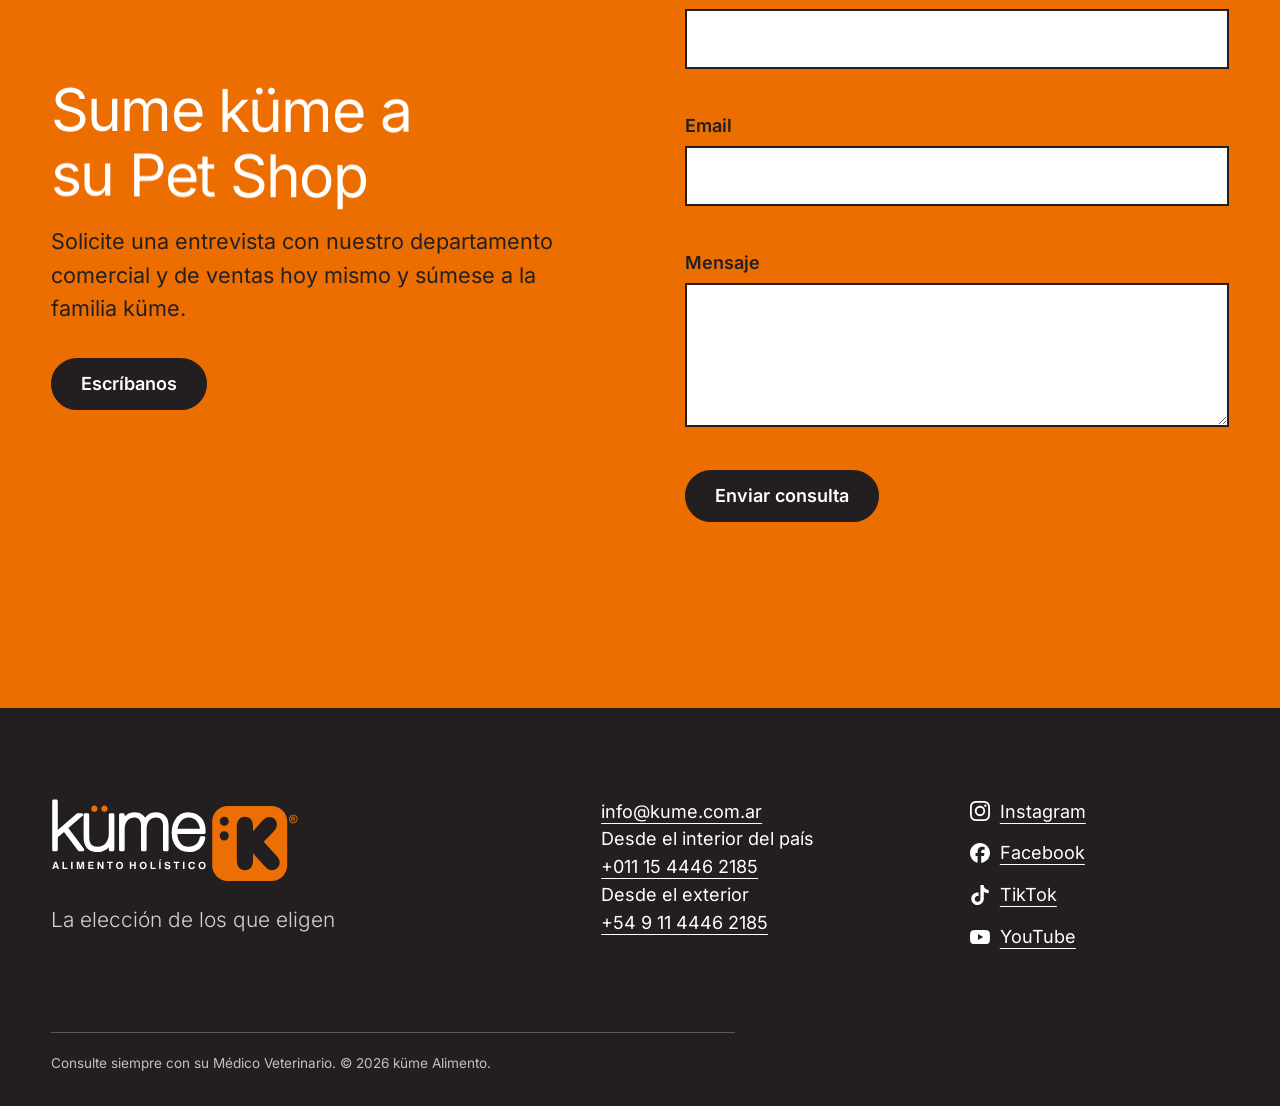
==== commit 9d00de9d: "Links de la tienda a tienda.kume.com.ar Reemplaza los 23 links a kume3.mitiendanube.com por el domin" ====
--- a/index.html
+++ b/index.html
@@ -58,7 +58,7 @@
       </ul>
     </nav>
 
-    <a class="btn btn--small" data-magnetic href="https://kume3.mitiendanube.com/" target="_blank" rel="noopener">Tienda online</a>
+    <a class="btn btn--small" data-magnetic href="https://tienda.kume.com.ar/" target="_blank" rel="noopener">Tienda online</a>
     <button class="menu-btn" type="button" aria-expanded="false" aria-controls="site-nav">Menú</button>
   </header>
 
@@ -78,7 +78,7 @@
         <div class="hero__foot">
           <p class="hero__lead">El primer alimento holístico argentino, para perros y gatos.</p>
           <div class="hero__cta">
-            <a class="btn" data-magnetic href="https://kume3.mitiendanube.com/" target="_blank" rel="noopener">Comprar</a>
+            <a class="btn" data-magnetic href="https://tienda.kume.com.ar/" target="_blank" rel="noopener">Comprar</a>
             <a class="btn btn--ghost" data-magnetic href="#productos">Ver productos</a>
           </div>
         </div>
@@ -114,7 +114,7 @@
         <h2 id="productos-titulo">Un único alimento para todas las etapas de la vida, razas y tamaños</h2>
         <div class="products__aside">
           <p class="products__note">Los alimentos küme se encuentran homologados para exportar a la Unión Europea.</p>
-          <a class="link" href="https://kume3.mitiendanube.com/" target="_blank" rel="noopener">Ver todo en la tienda</a>
+          <a class="link" href="https://tienda.kume.com.ar/" target="_blank" rel="noopener">Ver todo en la tienda</a>
         </div>
       </div>
 
@@ -252,7 +252,7 @@
           <span class="guia__pres" id="guia-pres">3 kg y 15 kg</span>
           <span class="guia__actions">
             <a class="btn btn--dark btn--small" id="guia-detalle" href="#producto-perros" data-detalle="perros" aria-haspopup="dialog">Ver detalle</a>
-            <a class="link" href="https://kume3.mitiendanube.com/" target="_blank" rel="noopener">Comprar online</a>
+            <a class="link" href="https://tienda.kume.com.ar/" target="_blank" rel="noopener">Comprar online</a>
           </span>
         </span>
       </output>
@@ -384,7 +384,7 @@
           <p class="eyebrow">Dónde comprar</p>
           <h2 id="stores-titulo">Compre küme online</h2>
         </div>
-        <a class="btn btn--dark" href="https://kume3.mitiendanube.com/" target="_blank" rel="noopener" data-magnetic>Comprar online</a>
+        <a class="btn btn--dark" href="https://tienda.kume.com.ar/" target="_blank" rel="noopener" data-magnetic>Comprar online</a>
       </div>
 
       <div class="stores__cta">
@@ -465,7 +465,7 @@
             <h2 id="det-perros-t">Perros</h2>
             <p class="detail__lead">Con componentes herbales naturales.</p>
             <ul class="detail__chips"><li>3 kg y 15 kg</li><li>Croquetas standard y pequeñas</li></ul>
-            <a class="btn btn--dark" href="https://kume3.mitiendanube.com/" target="_blank" rel="noopener">Compre online</a>
+            <a class="btn btn--dark" href="https://tienda.kume.com.ar/" target="_blank" rel="noopener">Compre online</a>
           </div>
           <span class="detail__pack"><img src="assets/img/pack-perros.webp" alt="Bolsas de alimento küme Perros, croqueta standard y mordida pequeña" width="652" height="809"></span>
         </header>
@@ -483,7 +483,7 @@
             <h2 id="det-gatos-t">Gatos</h2>
             <p class="detail__lead">Grain free, libre de granos, con componentes herbales naturales.</p>
             <ul class="detail__chips"><li>1,5 kg y 10 kg</li><li>Grain free</li></ul>
-            <a class="btn btn--dark" href="https://kume3.mitiendanube.com/" target="_blank" rel="noopener">Compre online</a>
+            <a class="btn btn--dark" href="https://tienda.kume.com.ar/" target="_blank" rel="noopener">Compre online</a>
           </div>
           <span class="detail__pack"><img src="assets/img/pack-gatos.webp" alt="Bolsas de alimento küme Gatos, 1,5 kg y 10 kg" width="761" height="880"></span>
         </header>
@@ -501,7 +501,7 @@
             <h2 id="det-omegas-t">Omegas 3 y 6</h2>
             <p class="detail__lead">Con vitamina E, para perros y gatos.</p>
             <ul class="detail__chips"><li>250 ml y 500 ml</li><li>Para perros y gatos</li></ul>
-            <a class="btn btn--dark" href="https://kume3.mitiendanube.com/" target="_blank" rel="noopener">Compre online</a>
+            <a class="btn btn--dark" href="https://tienda.kume.com.ar/" target="_blank" rel="noopener">Compre online</a>
           </div>
           <span class="detail__pack"><img src="assets/img/pack-omegas.webp" alt="Botella de küme Omegas 3 y 6, 250 ml" width="360" height="880"></span>
         </header>
@@ -519,7 +519,7 @@
             <h2 id="det-muscular-plus-t">Muscular Plus</h2>
             <p class="detail__lead">El suplemento proteico para el desarrollo y regeneración muscular - alta competencia -</p>
             <ul class="detail__chips"><li>250 g</li><li>Para perros y gatos</li></ul>
-            <a class="btn btn--dark" href="https://kume3.mitiendanube.com/" target="_blank" rel="noopener">Compre online</a>
+            <a class="btn btn--dark" href="https://tienda.kume.com.ar/" target="_blank" rel="noopener">Compre online</a>
           </div>
           <span class="detail__pack"><img src="assets/img/pack-muscular-plus.webp" alt="Pote de küme Muscular Plus, 250 g" width="333" height="412"></span>
         </header>
@@ -538,7 +538,7 @@
             <h2 id="det-recovery-forte-t">Recovery Forte</h2>
             <p class="detail__lead">Cuando hay razones específicas para reforzar la alimentación y la recuperación en adultos y cachorros.</p>
             <ul class="detail__chips"><li>250 g</li><li>Para perros y gatos</li></ul>
-            <a class="btn btn--dark" href="https://kume3.mitiendanube.com/" target="_blank" rel="noopener">Compre online</a>
+            <a class="btn btn--dark" href="https://tienda.kume.com.ar/" target="_blank" rel="noopener">Compre online</a>
           </div>
           <span class="detail__pack"><img src="assets/img/pack-recovery-forte.webp" alt="Pote de küme Recovery Forte, 250 g" width="337" height="413"></span>
         </header>
